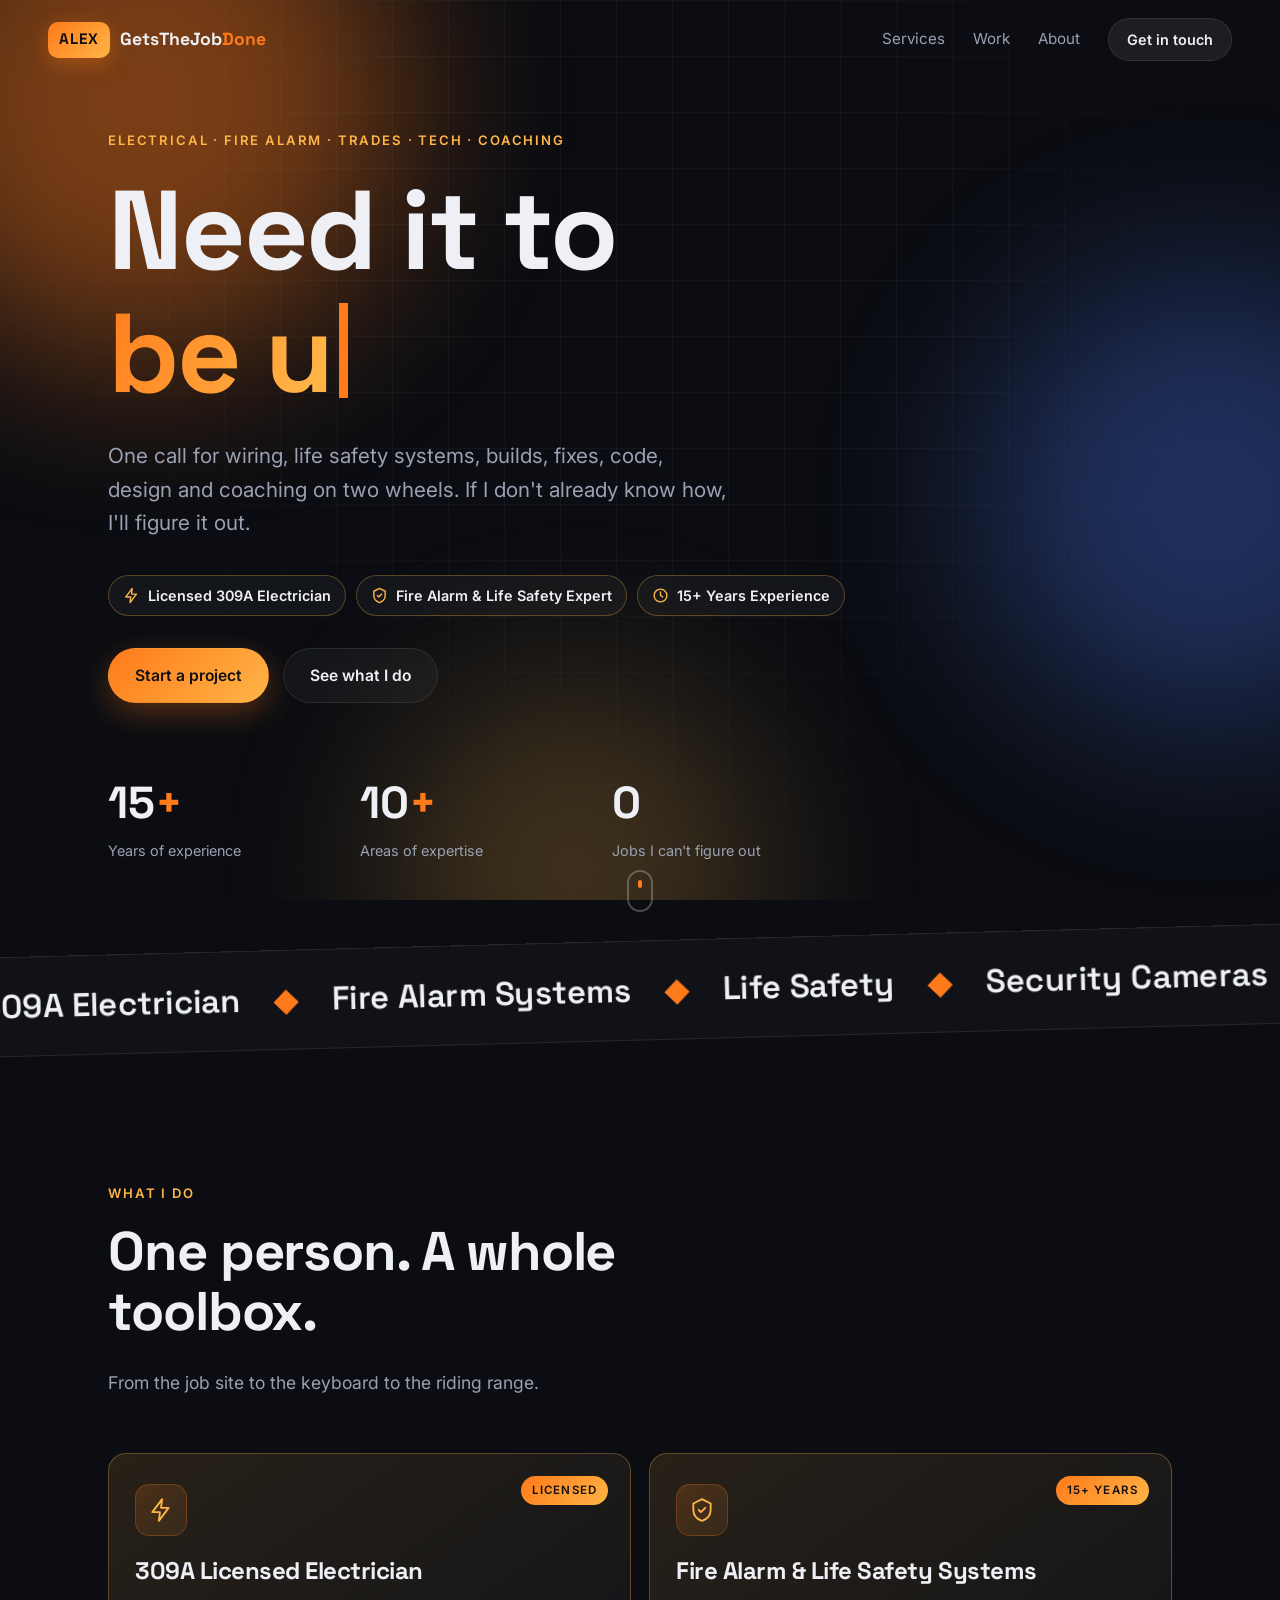
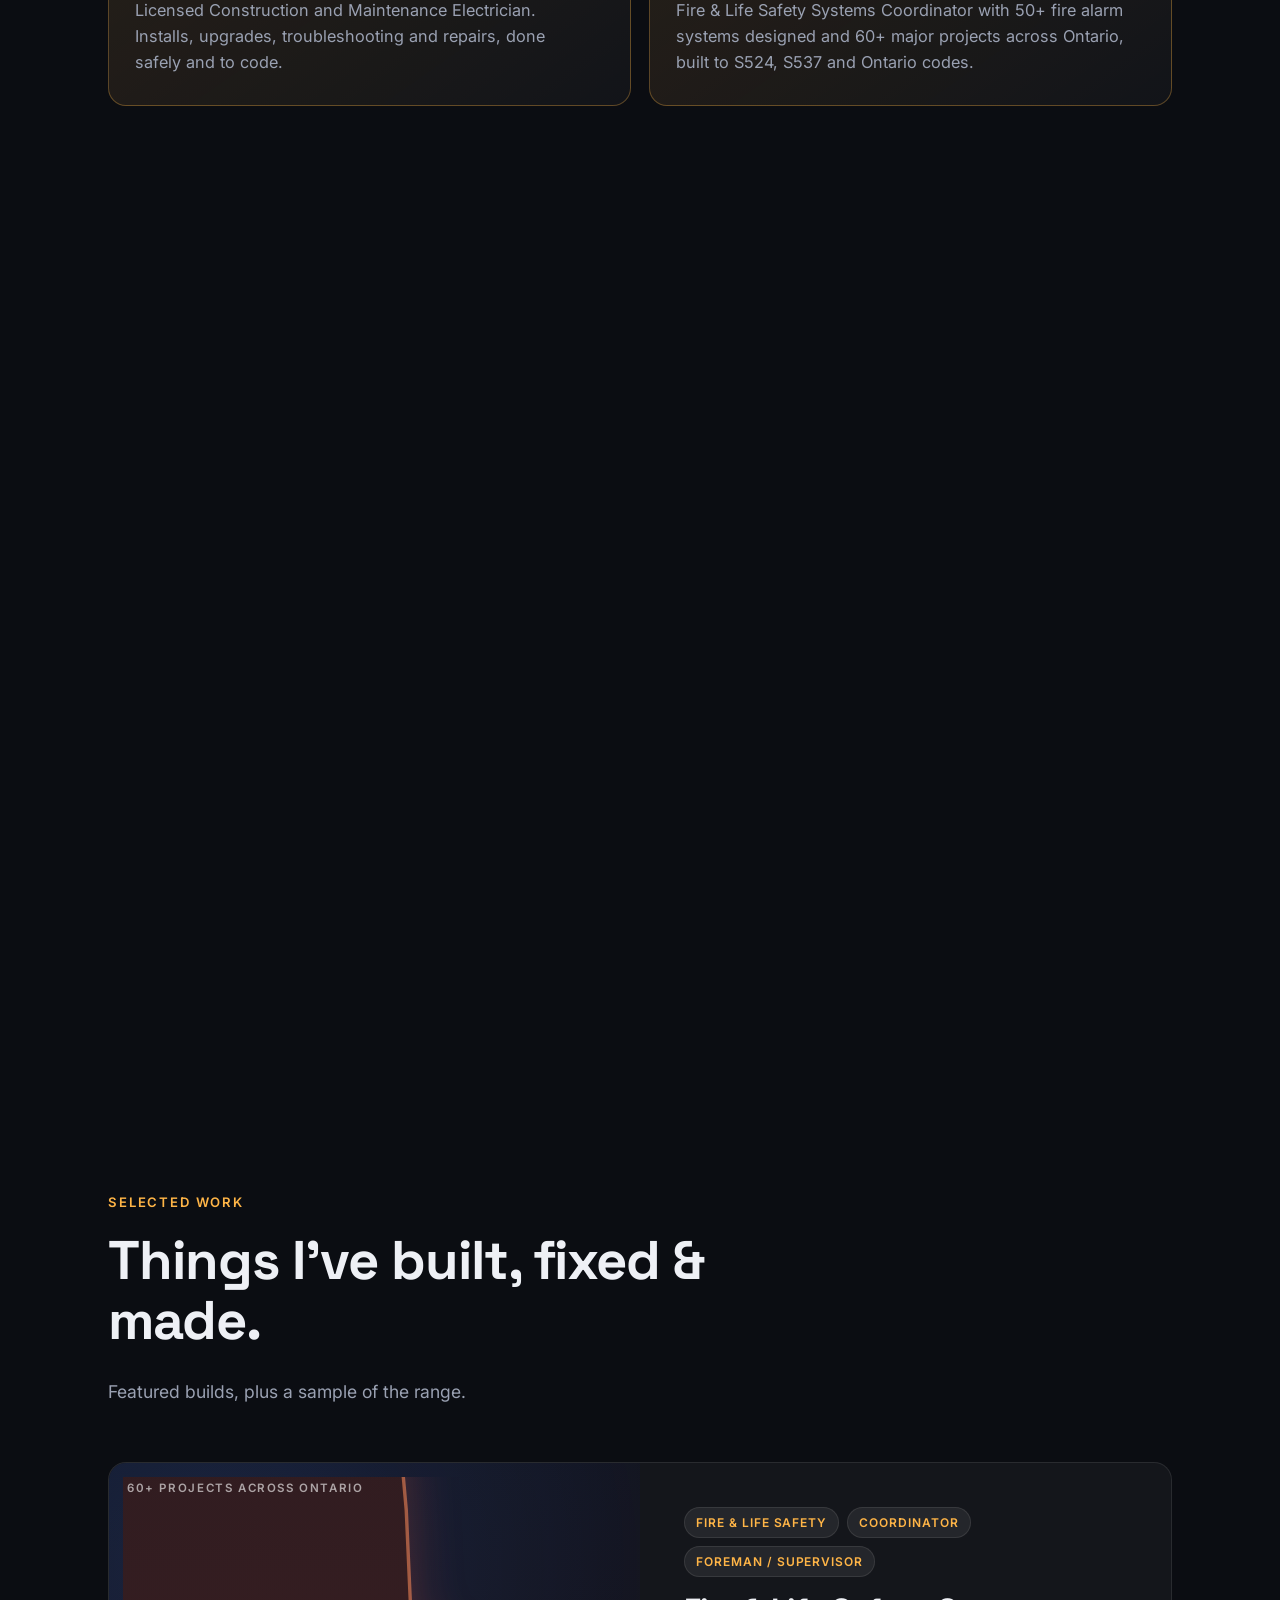
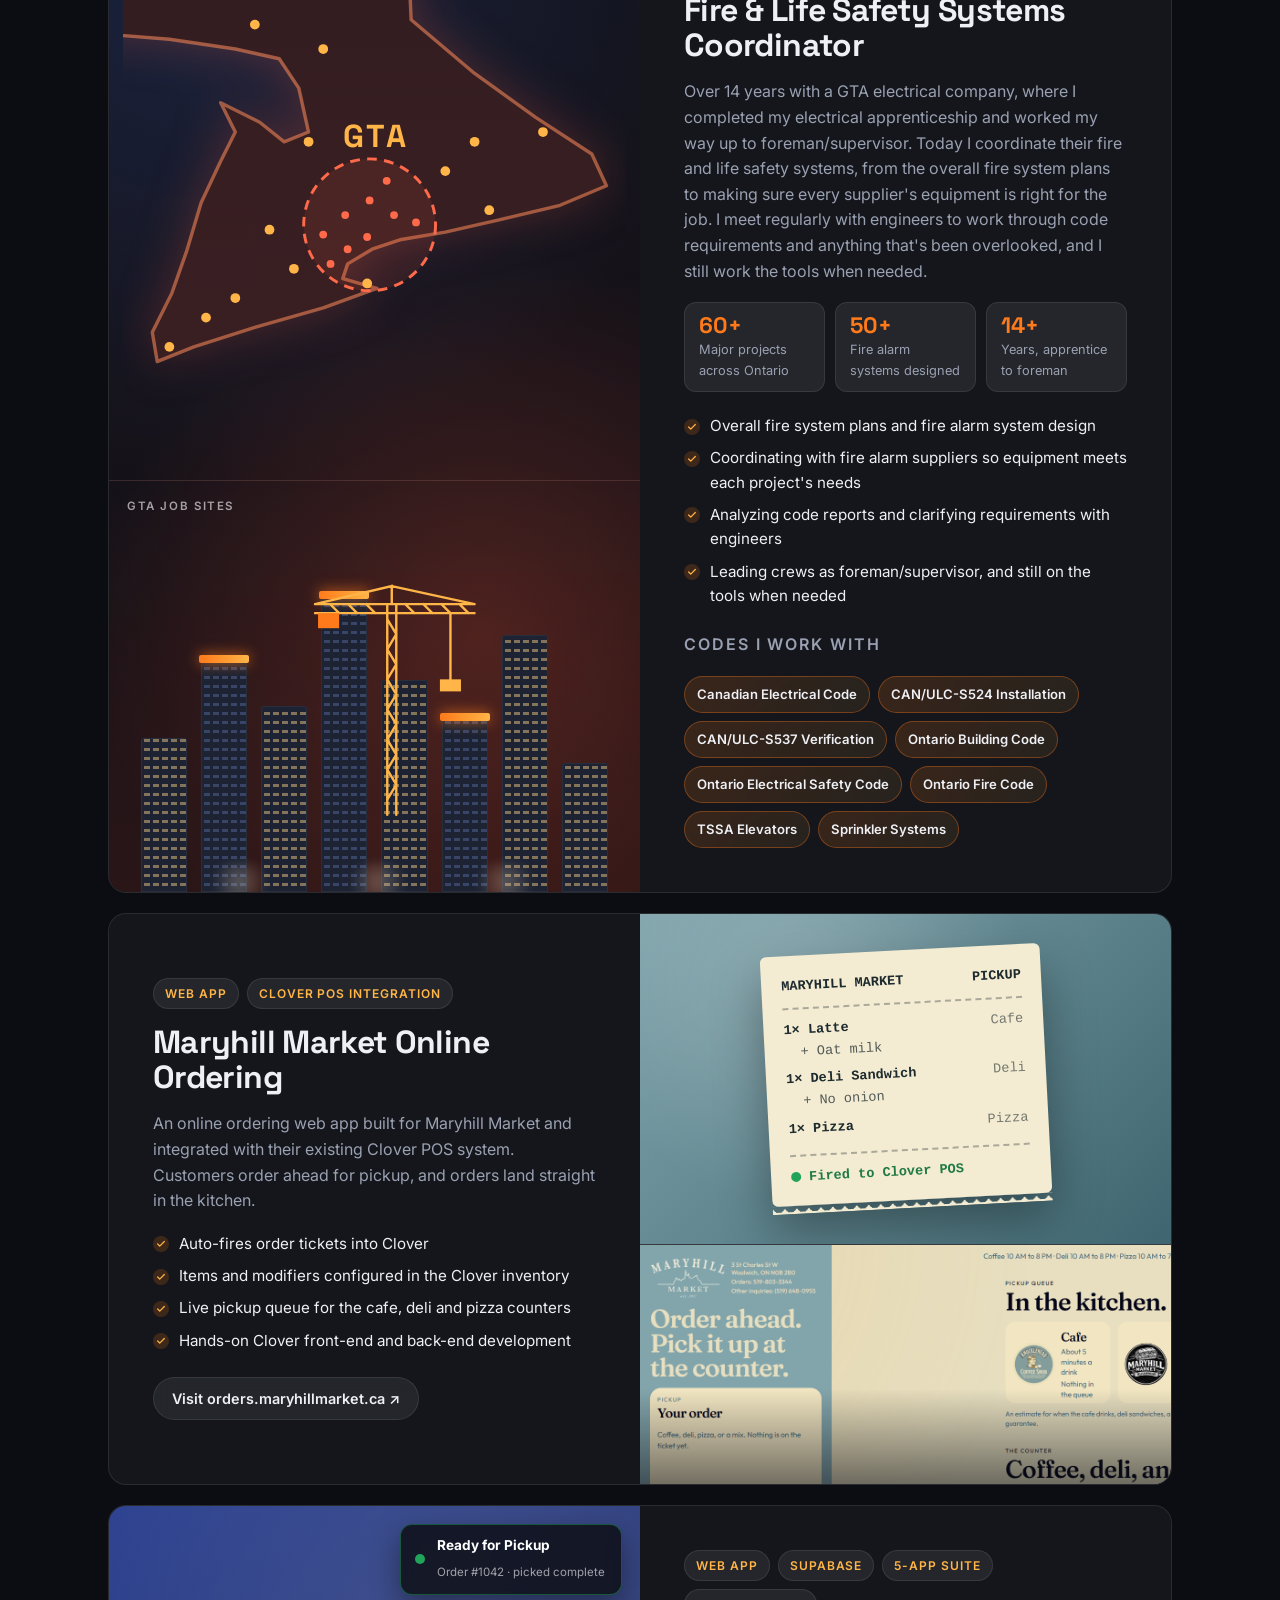
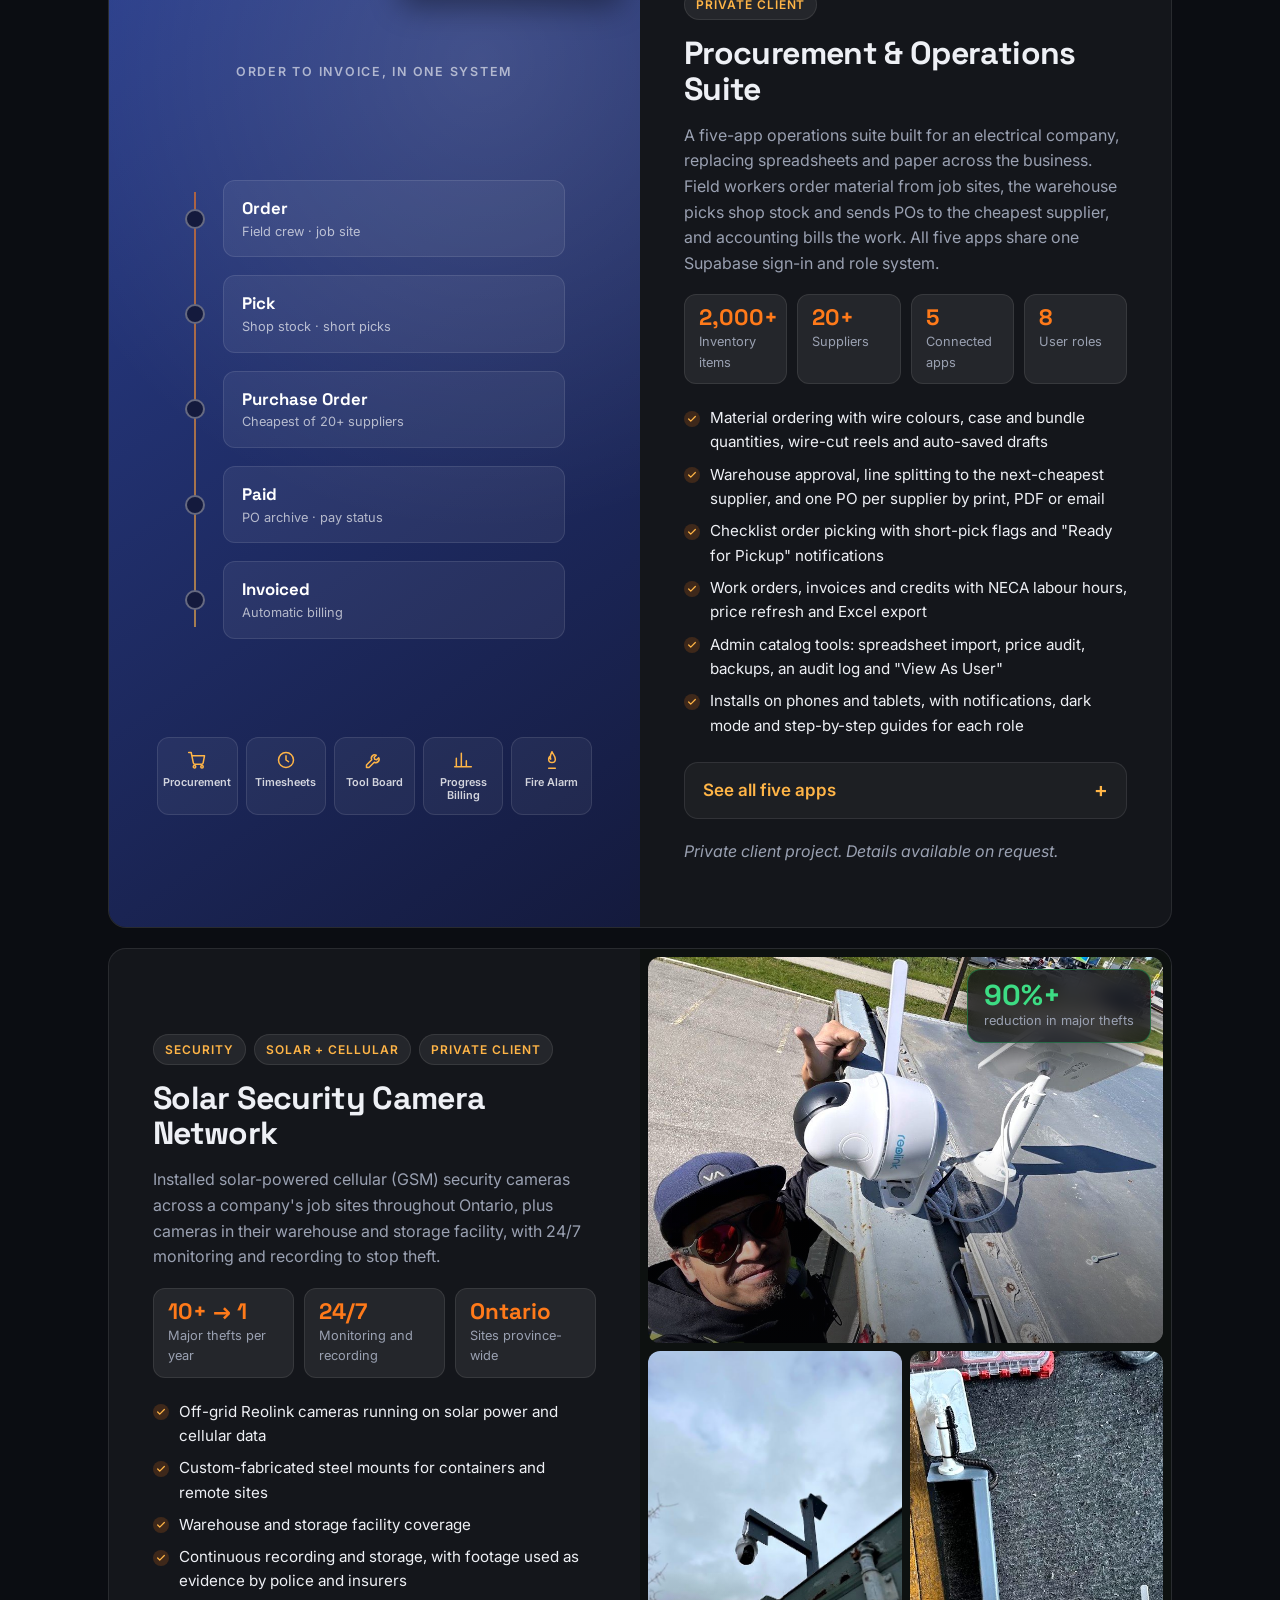
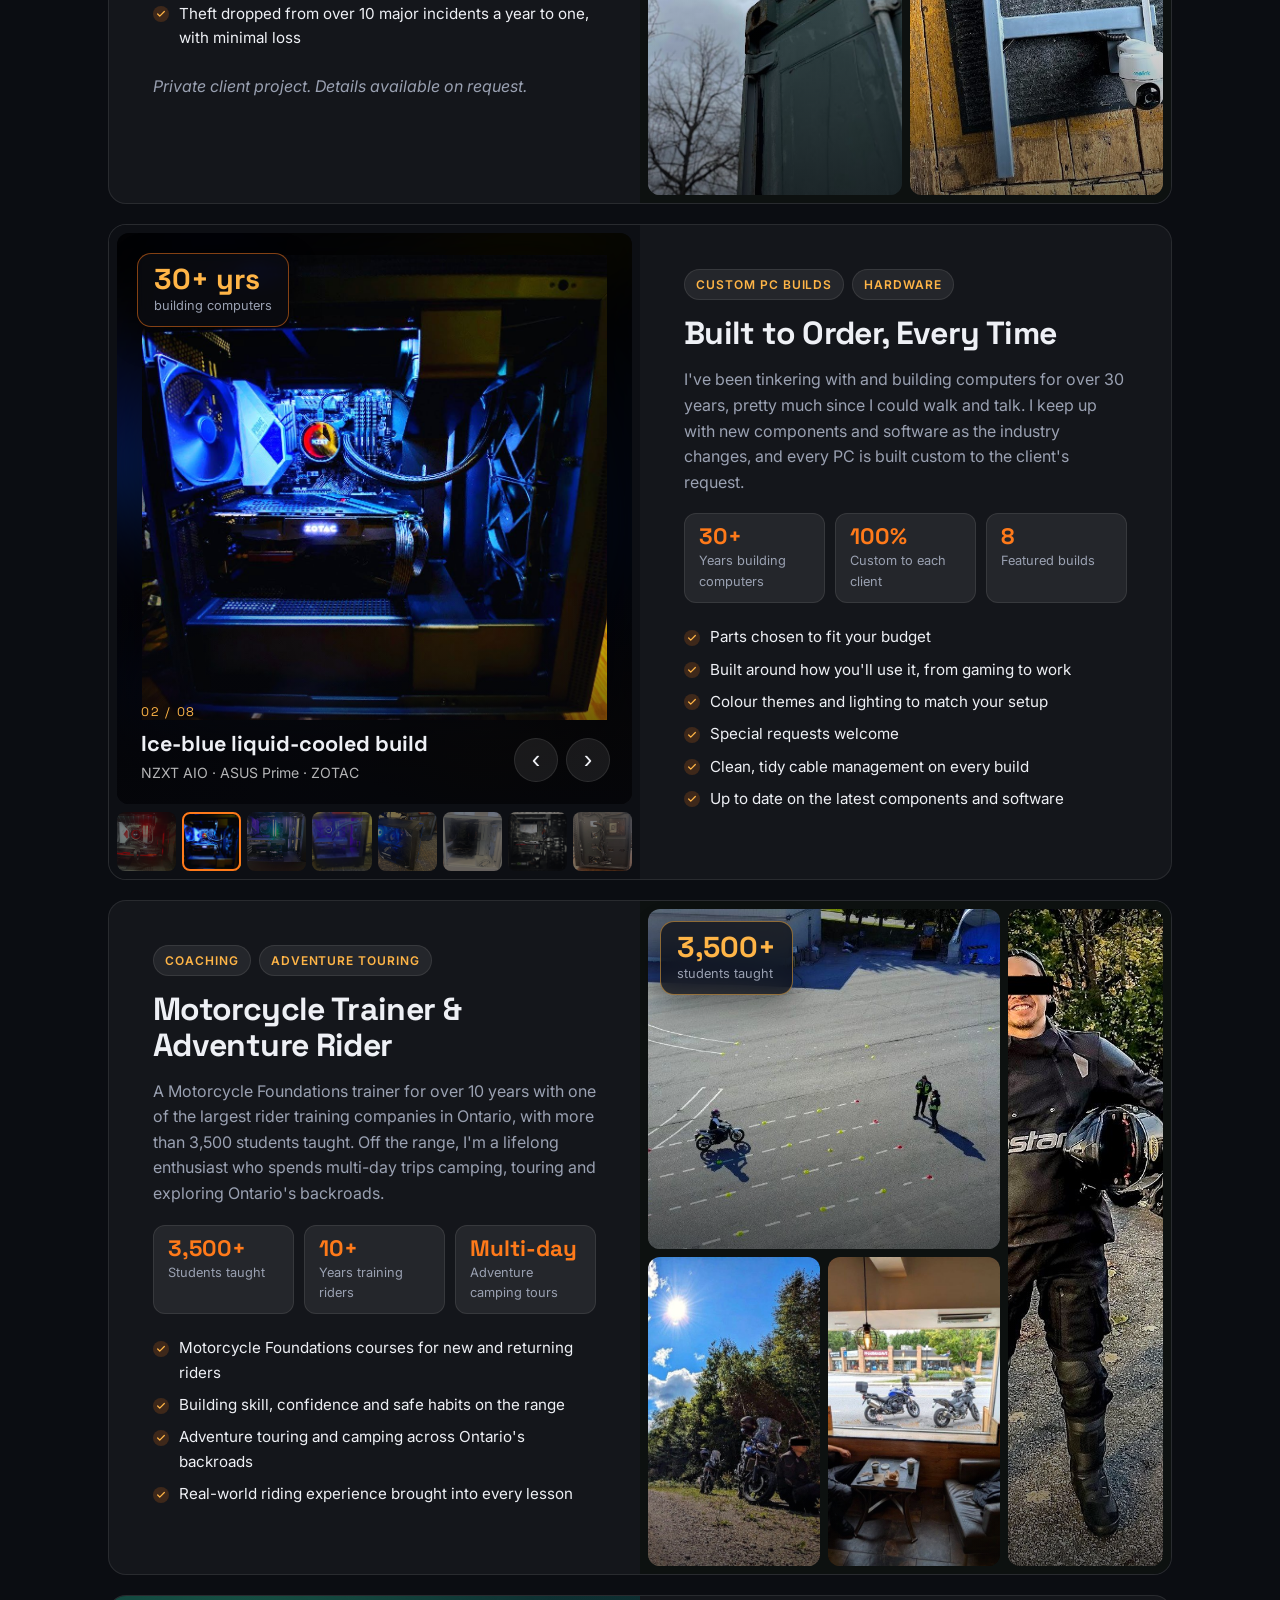
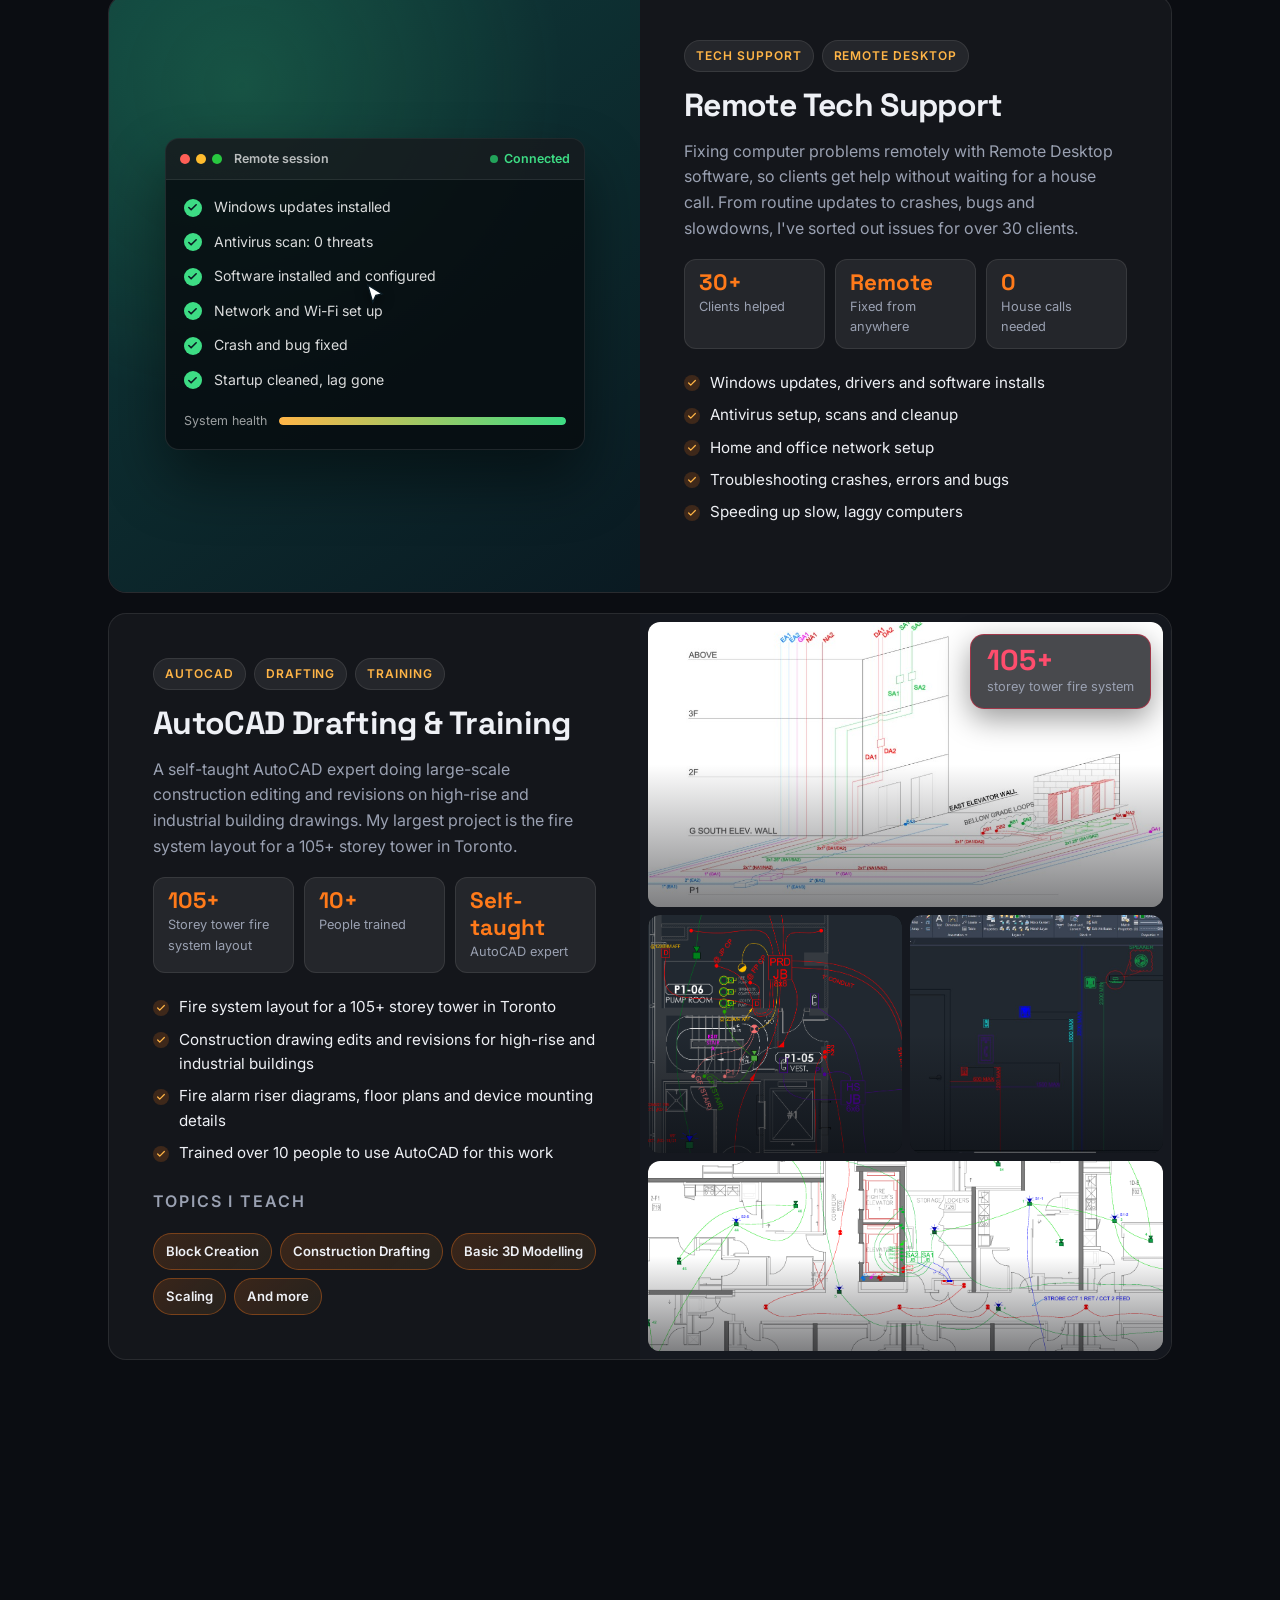
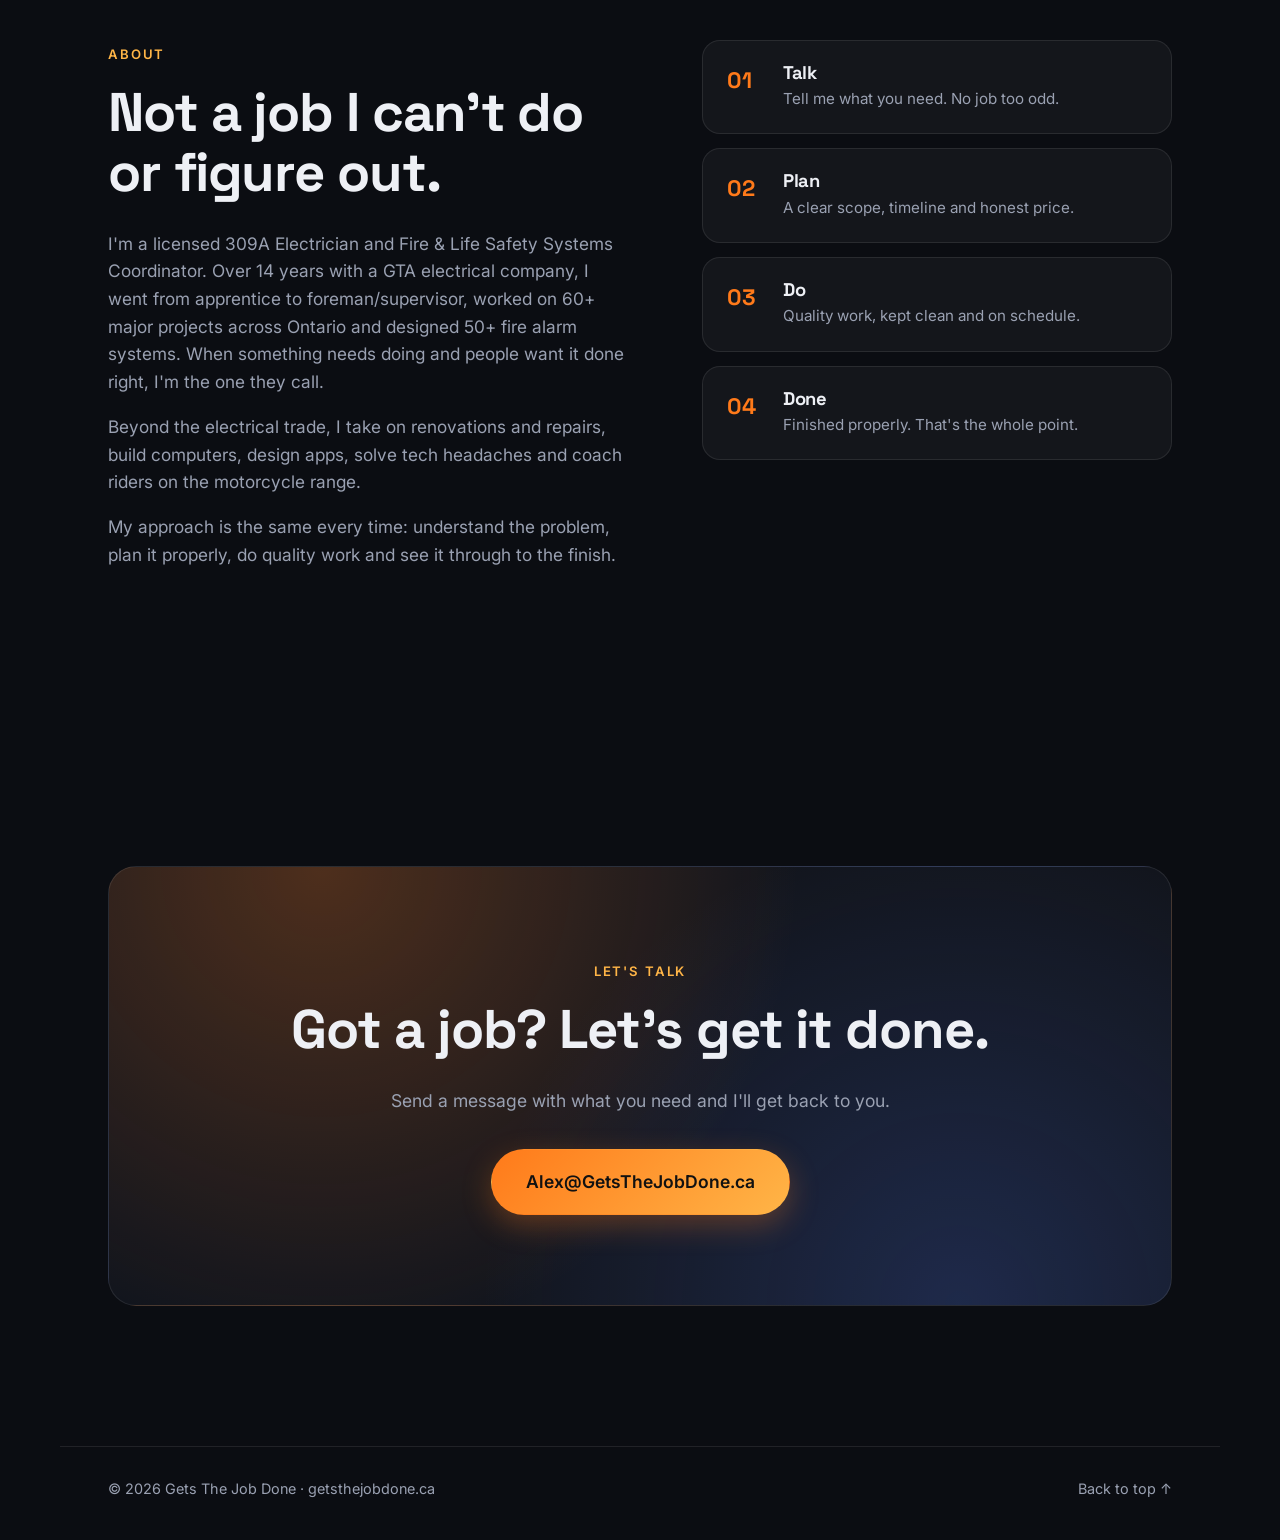
==== index.html @ 18dfc284 "Zoom Ontario map and spread out GTA sites Co-authored-by: Cursor <cursoragent@cursor.com>" ====
<!DOCTYPE html>
<html lang="en">
<head>
  <meta charset="UTF-8" />
  <meta name="viewport" content="width=device-width, initial-scale=1.0" />
  <title>Gets The Job Done | Licensed 309A Electrician, Fire Alarm &amp; Trades</title>
  <meta name="description" content="Licensed 309A Electrician and Fire Alarm &amp; Life Safety Systems expert with 15+ years of experience. Also trades, handyman, app design, custom PCs, tech support and motorcycle coaching." />
  <meta name="theme-color" content="#0b0d12" />

  <meta property="og:title" content="Gets The Job Done" />
  <meta property="og:description" content="Licensed 309A Electrician. Fire Alarm &amp; Life Safety expert. Trades, tech, creative and motorcycle coaching." />
  <meta property="og:url" content="https://getsthejobdone.ca/" />
  <meta property="og:type" content="website" />

  <link rel="icon" href="favicon.svg" type="image/svg+xml" />
  <link rel="preconnect" href="https://fonts.googleapis.com" />
  <link rel="preconnect" href="https://fonts.gstatic.com" crossorigin />
  <link href="https://fonts.googleapis.com/css2?family=Inter:wght@400;500;600&family=Space+Grotesk:wght@500;600;700&display=swap" rel="stylesheet" />
  <link rel="stylesheet" href="styles.css" />
</head>
<body>
  <div class="bg" aria-hidden="true">
    <div class="blob blob-1"></div>
    <div class="blob blob-2"></div>
    <div class="blob blob-3"></div>
    <div class="grid-overlay"></div>
  </div>
  <div class="cursor-glow" aria-hidden="true"></div>

  <header class="nav" id="nav">
    <a href="#top" class="logo" aria-label="Gets The Job Done home">
      <span class="logo-mark">ALEX</span>
      <span class="logo-text">GetsTheJob<span class="accent">Done</span></span>
    </a>
    <nav class="nav-links" id="navLinks">
      <a href="#services">Services</a>
      <a href="#work">Work</a>
      <a href="#about">About</a>
      <a href="#contact" class="btn btn-small">Get in touch</a>
    </nav>
    <button class="nav-toggle" id="navToggle" aria-label="Toggle menu" aria-expanded="false">
      <span></span><span></span>
    </button>
  </header>

  <main id="top">
    <!-- HERO -->
    <section class="hero">
      <p class="eyebrow reveal">Electrical &middot; Fire Alarm &middot; Trades &middot; Tech &middot; Coaching</p>
      <h1 class="hero-title reveal">
        Need it to<br />
        <span class="rotator" id="rotator">get done</span><span class="caret" aria-hidden="true"></span>
      </h1>
      <p class="hero-sub reveal">
        One call for wiring, life safety systems, builds, fixes, code, design and coaching
        on two wheels. If I don't already know how, I'll figure it out.
      </p>
      <ul class="badges reveal">
        <li class="badge">
          <svg viewBox="0 0 24 24" aria-hidden="true"><path d="M13 2L4 14h7l-1 8 9-12h-7z"/></svg>
          Licensed 309A Electrician
        </li>
        <li class="badge">
          <svg viewBox="0 0 24 24" aria-hidden="true"><path d="M12 2l8 4v6c0 5-3.5 8.5-8 10-4.5-1.5-8-5-8-10V6z"/><path d="M9 12l2 2 4-4"/></svg>
          Fire Alarm &amp; Life Safety Expert
        </li>
        <li class="badge">
          <svg viewBox="0 0 24 24" aria-hidden="true"><circle cx="12" cy="12" r="9"/><path d="M12 7v5l3 2"/></svg>
          15+ Years Experience
        </li>
      </ul>
      <div class="hero-cta reveal">
        <a href="#contact" class="btn btn-primary">Start a project</a>
        <a href="#services" class="btn btn-ghost">See what I do</a>
      </div>

      <div class="stats reveal">
        <div class="stat"><span class="stat-num" data-count="15">0</span><span class="stat-plus">+</span><span class="stat-label">Years of experience</span></div>
        <div class="stat"><span class="stat-num" data-count="10">0</span><span class="stat-plus">+</span><span class="stat-label">Areas of expertise</span></div>
        <div class="stat"><span class="stat-num" data-count="0">0</span><span class="stat-label">Jobs I can't figure out</span></div>
      </div>

      <a href="#services" class="scroll-hint" aria-label="Scroll down"><span></span></a>
    </section>

    <!-- MARQUEE -->
    <div class="marquee" aria-hidden="true">
      <div class="marquee-track">
        <span>309A Electrician</span><span>&#9670;</span><span>Fire Alarm Systems</span><span>&#9670;</span><span>Life Safety</span><span>&#9670;</span><span>Security Cameras</span><span>&#9670;</span><span>AutoCAD</span><span>&#9670;</span><span>Renovations</span><span>&#9670;</span><span>Repairs</span><span>&#9670;</span><span>Custom PCs</span><span>&#9670;</span><span>App Design</span><span>&#9670;</span><span>Tech Support</span><span>&#9670;</span><span>Motorcycle Coaching</span><span>&#9670;</span><span>Creative Work</span><span>&#9670;</span>
        <span>309A Electrician</span><span>&#9670;</span><span>Fire Alarm Systems</span><span>&#9670;</span><span>Life Safety</span><span>&#9670;</span><span>Security Cameras</span><span>&#9670;</span><span>AutoCAD</span><span>&#9670;</span><span>Renovations</span><span>&#9670;</span><span>Repairs</span><span>&#9670;</span><span>Custom PCs</span><span>&#9670;</span><span>App Design</span><span>&#9670;</span><span>Tech Support</span><span>&#9670;</span><span>Motorcycle Coaching</span><span>&#9670;</span><span>Creative Work</span><span>&#9670;</span>
      </div>
    </div>

    <!-- SERVICES -->
    <section class="section" id="services">
      <div class="section-head reveal">
        <p class="eyebrow">What I do</p>
        <h2>One person. A whole toolbox.</h2>
        <p class="section-sub">From the job site to the keyboard to the riding range.</p>
      </div>

      <div class="cards">
        <article class="card card-wide card-cred reveal">
          <span class="cred-tag">Licensed</span>
          <div class="card-icon">
            <svg viewBox="0 0 24 24"><path d="M13 2L4 14h7l-1 8 9-12h-7z"/></svg>
          </div>
          <h3>309A Licensed Electrician</h3>
          <p>Licensed Construction and Maintenance Electrician. Installs, upgrades, troubleshooting and repairs, done safely and to code.</p>
        </article>

        <article class="card card-wide card-cred reveal">
          <span class="cred-tag">15+ years</span>
          <div class="card-icon">
            <svg viewBox="0 0 24 24"><path d="M12 2l8 4v6c0 5-3.5 8.5-8 10-4.5-1.5-8-5-8-10V6z"/><path d="M9 12l2 2 4-4"/></svg>
          </div>
          <h3>Fire Alarm &amp; Life Safety Systems</h3>
          <p>Fire &amp; Life Safety Systems Coordinator with 50+ fire alarm systems designed and 60+ major projects across Ontario, built to S524, S537 and Ontario codes.</p>
        </article>

        <article class="card reveal">
          <div class="card-icon">
            <svg viewBox="0 0 24 24"><path d="M3 21h18M5 21V8l7-5 7 5v13M9 21v-6h6v6"/></svg>
          </div>
          <h3>Trades &amp; Contracting</h3>
          <p>Renovations, builds and installs done properly, from planning to cleanup.</p>
        </article>

        <article class="card reveal">
          <div class="card-icon">
            <svg viewBox="0 0 24 24"><path d="M14.7 6.3a4 4 0 0 0-5.4 5.4L3 18v3h3l6.3-6.3a4 4 0 0 0 5.4-5.4l-2.5 2.5-2.4-.6-.6-2.4z"/></svg>
          </div>
          <h3>Handyman Services</h3>
          <p>The to-do list you keep putting off: repairs, assembly, mounting, fixes.</p>
        </article>

        <article class="card reveal">
          <div class="card-icon">
            <svg viewBox="0 0 24 24"><rect x="6" y="2" width="12" height="20" rx="2"/><path d="M11 18h2M9 6h6M9 10h6M9 14h3"/></svg>
          </div>
          <h3>App Design</h3>
          <p>Web apps and interfaces that turn ideas into something real, like a Clover POS-integrated ordering system.</p>
        </article>

        <article class="card reveal">
          <div class="card-icon">
            <svg viewBox="0 0 24 24"><rect x="3" y="4" width="18" height="12" rx="2"/><path d="M8 20h8M12 16v4"/></svg>
          </div>
          <h3>Custom PC Builds</h3>
          <p>30+ years tinkering with computers. Gaming rigs and workstations built custom to your budget, usage, colours and special requests.</p>
        </article>

        <article class="card reveal">
          <div class="card-icon">
            <svg viewBox="0 0 24 24"><path d="M12 2v4M12 18v4M4.9 4.9l2.8 2.8M16.3 16.3l2.8 2.8M2 12h4M18 12h4M4.9 19.1l2.8-2.8M16.3 7.7l2.8-2.8"/><circle cx="12" cy="12" r="3"/></svg>
          </div>
          <h3>Tech Guru</h3>
          <p>Remote and on-site support: updates, installs, antivirus, networks, crashes and slow computers, explained in plain English.</p>
        </article>

        <article class="card reveal">
          <div class="card-icon">
            <svg viewBox="0 0 24 24"><circle cx="5.5" cy="17" r="3.5"/><circle cx="18.5" cy="17" r="3.5"/><path d="M5.5 17l4-7h5l4 7M9.5 10L8 6H5M14.5 10l1.5-4h3"/></svg>
          </div>
          <h3>Motorcycle Coach</h3>
          <p>Motorcycle Foundations trainer for 10+ years with 3,500+ students taught, building skill, confidence and safety.</p>
        </article>

        <article class="card reveal">
          <div class="card-icon">
            <svg viewBox="0 0 24 24"><path d="M12 19l7-7 3 3-7 7-3-3z"/><path d="M18 13l-1.5-7.5L2 2l3.5 14.5L13 18l5-5z"/><path d="M2 2l7.6 7.6"/><circle cx="11" cy="11" r="2"/></svg>
          </div>
          <h3>Creative Work</h3>
          <p>Branding, visuals and creative projects with an eye for detail.</p>
        </article>

        <article class="card reveal">
          <div class="card-icon">
            <svg viewBox="0 0 24 24"><path d="M3 21l4-1L19 8l-3-3L4 17z"/><path d="M14 7l3 3"/><path d="M3 3h7M3 3v7"/></svg>
          </div>
          <h3>AutoCAD Drafting</h3>
          <p>Self-taught expert in construction drawing edits and revisions, including a fire system layout for a 105+ storey tower. Also trains others.</p>
        </article>

        <article class="card card-feature card-banner reveal">
          <div class="card-icon">
            <svg viewBox="0 0 24 24"><path d="M20 6L9 17l-5-5"/></svg>
          </div>
          <h3>Jack of All Trades</h3>
          <p>Don't see it listed? Ask anyway. Odds are I can do it, or I'll figure it out.</p>
          <a href="#contact" class="card-link">Ask me &rarr;</a>
        </article>
      </div>
    </section>

    <!-- WORK -->
    <section class="section" id="work">
      <div class="section-head reveal">
        <p class="eyebrow">Selected work</p>
        <h2>Things I've built, fixed &amp; made.</h2>
        <p class="section-sub">Featured builds, plus a sample of the range.</p>
      </div>

      <div class="work-grid">
        <article class="work work-feature work-feature-fire reveal">
          <div class="work-visual ont-visual" aria-hidden="true">
            <div class="ont-map-wrap">
              <span class="ont-label">60+ projects across Ontario</span>
              <svg class="ont-map" viewBox="186 236 206 158" preserveAspectRatio="xMidYMid meet">
                <defs>
                  <linearGradient id="ontFill" x1="0" y1="0" x2="0" y2="1">
                    <stop offset="0" stop-color="#2a1a1f"/>
                    <stop offset="1" stop-color="#3a1f22"/>
                  </linearGradient>
                </defs>
                <path class="ont-shape" d="M30 30 L95 22 L140 40 L185 62 L225 88 L258 118 L270 145 L282 172 L298 160 L302 205 L304 250 L330 272 L355 290 L378 305 L384 318 L365 326 L340 332 L318 337 L300 340 L288 344 L278 350 L276 356 L290 360 L268 368 L240 376 L215 384 L200 390 L198 378 L206 362 L212 345 L218 325 L226 308 L232 296 L226 284 L242 292 L252 300 L262 296 L258 278 L250 266 L232 262 L205 258 L180 256 L165 258 L158 248 L148 236 L132 230 L115 236 L100 246 L86 254 L74 262 L60 268 L40 270 L22 262 L24 200 L26 120 Z" />
                <g class="ont-gta">
                  <circle cx="287" cy="334" r="27" />
                  <text x="276" y="302">GTA</text>
                </g>
                <g id="ontSites"></g>
              </svg>
            </div>
            <div class="skyline">
              <span class="skyline-label">GTA job sites</span>
              <svg class="crane" viewBox="0 0 120 160">
                <path class="crane-mast" d="M58 160V20M64 160V20M58 30l6 10M64 40l-6 10M58 50l6 10M64 60l-6 10M58 70l6 10M64 80l-6 10M58 90l6 10M64 100l-6 10M58 110l6 10M64 120l-6 10M58 130l6 10M64 140l-6 10"/>
                <path class="crane-jib" d="M10 20H116M10 26H116M20 20l6 6M32 20l6 6M44 20l6 6M70 20l6 6M82 20l6 6M94 20l6 6M106 20l6 6M61 20V8L10 20M61 8l55 12"/>
                <rect class="crane-weight" x="12" y="26" width="14" height="10" />
                <g class="crane-hook">
                  <line x1="100" y1="26" x2="100" y2="70" />
                  <rect x="93" y="70" width="14" height="8" />
                </g>
              </svg>
              <div class="towers">
                <div class="tower" style="--h: 48%"></div>
                <div class="tower building" style="--h: 72%; --d: 0s"></div>
                <div class="tower" style="--h: 58%"></div>
                <div class="tower building tall" style="--h: 92%; --d: 1.2s"></div>
                <div class="tower" style="--h: 66%"></div>
                <div class="tower building" style="--h: 54%; --d: 2.6s"></div>
                <div class="tower" style="--h: 80%"></div>
                <div class="tower" style="--h: 40%"></div>
              </div>
              <span class="dust d1"></span><span class="dust d2"></span><span class="dust d3"></span>
            </div>
          </div>
          <div class="work-body">
            <div class="tags">
              <span class="tag">Fire &amp; Life Safety</span>
              <span class="tag">Coordinator</span>
              <span class="tag">Foreman / Supervisor</span>
            </div>
            <h3>Fire &amp; Life Safety Systems Coordinator</h3>
            <p>
              Over 14 years with a GTA electrical company, where I completed my electrical
              apprenticeship and worked my way up to foreman/supervisor. Today I coordinate their
              fire and life safety systems, from the overall fire system plans to making sure every
              supplier's equipment is right for the job. I meet regularly with engineers to work
              through code requirements and anything that's been overlooked, and I still work the
              tools when needed.
            </p>
            <div class="mini-stats">
              <div><strong>60+</strong><span>Major projects across Ontario</span></div>
              <div><strong>50+</strong><span>Fire alarm systems designed</span></div>
              <div><strong>14+</strong><span>Years, apprentice to foreman</span></div>
            </div>
            <ul class="feature-list">
              <li>Overall fire system plans and fire alarm system design</li>
              <li>Coordinating with fire alarm suppliers so equipment meets each project's needs</li>
              <li>Analyzing code reports and clarifying requirements with engineers</li>
              <li>Leading crews as foreman/supervisor, and still on the tools when needed</li>
            </ul>
            <p class="topics-label">Codes I work with</p>
            <ul class="spec-chips topics">
              <li>Canadian Electrical Code</li>
              <li>CAN/ULC-S524 Installation</li>
              <li>CAN/ULC-S537 Verification</li>
              <li>Ontario Building Code</li>
              <li>Ontario Electrical Safety Code</li>
              <li>Ontario Fire Code</li>
              <li>TSSA Elevators</li>
              <li>Sprinkler Systems</li>
            </ul>
          </div>
        </article>

        <article class="work work-feature work-feature-reverse reveal">
          <div class="work-visual feature-visual">
            <div class="feature-ticket" aria-hidden="true">
            <div class="ticket">
              <div class="ticket-head">
                <span>MARYHILL MARKET</span>
                <span>PICKUP</span>
              </div>
              <div class="ticket-row"><span>1&times; Latte</span><span>Cafe</span></div>
              <div class="ticket-mod">+ Oat milk</div>
              <div class="ticket-row"><span>1&times; Deli Sandwich</span><span>Deli</span></div>
              <div class="ticket-mod">+ No onion</div>
              <div class="ticket-row"><span>1&times; Pizza</span><span>Pizza</span></div>
              <div class="ticket-status"><span class="pulse"></span>Fired to Clover POS</div>
            </div>
            </div>
            <a class="feature-shot" href="https://orders.maryhillmarket.ca" target="_blank" rel="noopener" aria-label="Open the Maryhill Market ordering site">
              <img src="images/maryhill-ordering.png" alt="Maryhill Market online ordering page" loading="lazy" />
            </a>
          </div>
          <div class="work-body">
            <div class="tags">
              <span class="tag">Web App</span>
              <span class="tag">Clover POS Integration</span>
            </div>
            <h3>Maryhill Market Online Ordering</h3>
            <p>
              An online ordering web app built for Maryhill Market and integrated with their
              existing Clover POS system. Customers order ahead for pickup, and orders land
              straight in the kitchen.
            </p>
            <ul class="feature-list">
              <li>Auto-fires order tickets into Clover</li>
              <li>Items and modifiers configured in the Clover inventory</li>
              <li>Live pickup queue for the cafe, deli and pizza counters</li>
              <li>Hands-on Clover front-end and back-end development</li>
            </ul>
            <a href="https://orders.maryhillmarket.ca" target="_blank" rel="noopener" class="btn btn-ghost btn-small">
              Visit orders.maryhillmarket.ca &nearr;
            </a>
          </div>
        </article>

        <article class="work work-feature reveal">
          <div class="work-visual flow-visual" aria-hidden="true">
            <div class="toast">
              <span class="pulse"></span>
              <div><strong>Ready for Pickup</strong><small>Order #1042 &middot; picked complete</small></div>
            </div>
            <p class="flow-label">Order to invoice, in one system</p>
            <ol class="flow">
              <li class="flow-step"><span class="flow-dot"></span><div><strong>Order</strong><small>Field crew &middot; job site</small></div></li>
              <li class="flow-step"><span class="flow-dot"></span><div><strong>Pick</strong><small>Shop stock &middot; short picks</small></div></li>
              <li class="flow-step"><span class="flow-dot"></span><div><strong>Purchase Order</strong><small>Cheapest of 20+ suppliers</small></div></li>
              <li class="flow-step"><span class="flow-dot"></span><div><strong>Paid</strong><small>PO archive &middot; pay status</small></div></li>
              <li class="flow-step"><span class="flow-dot"></span><div><strong>Invoiced</strong><small>Automatic billing</small></div></li>
            </ol>
            <ul class="suite-apps">
              <li><svg viewBox="0 0 24 24"><circle cx="9" cy="20" r="1.5"/><circle cx="18" cy="20" r="1.5"/><path d="M2 3h3l2.6 12.4a2 2 0 0 0 2 1.6h7.8a2 2 0 0 0 2-1.6L21 7H6"/></svg>Procurement</li>
              <li><svg viewBox="0 0 24 24"><circle cx="12" cy="12" r="9"/><path d="M12 7v5l3 2"/></svg>Timesheets</li>
              <li><svg viewBox="0 0 24 24"><path d="M14.7 6.3a4 4 0 0 0-5.4 5.4L3 18v3h3l6.3-6.3a4 4 0 0 0 5.4-5.4l-2.5 2.5-2.4-.6-.6-2.4z"/></svg>Tool Board</li>
              <li><svg viewBox="0 0 24 24"><path d="M4 20V10M10 20V4M16 20v-7M22 20H2"/></svg>Progress Billing</li>
              <li><svg viewBox="0 0 24 24"><path d="M12 2c1 3 4 5 4 9a4 4 0 0 1-8 0c0-2 1-3 1-3 0 2 1.5 3 1.5 3S9 8 12 2z"/><path d="M8 22h8"/></svg>Fire Alarm</li>
            </ul>
          </div>
          <div class="work-body">
            <div class="tags">
              <span class="tag">Web App</span>
              <span class="tag">Supabase</span>
              <span class="tag">5-App Suite</span>
              <span class="tag">Private Client</span>
            </div>
            <h3>Procurement &amp; Operations Suite</h3>
            <p>
              A five-app operations suite built for an electrical company, replacing spreadsheets
              and paper across the business. Field workers order material from job sites, the
              warehouse picks shop stock and sends POs to the cheapest supplier, and accounting
              bills the work. All five apps share one Supabase sign-in and role system.
            </p>
            <div class="mini-stats">
              <div><strong>2,000+</strong><span>Inventory items</span></div>
              <div><strong>20+</strong><span>Suppliers</span></div>
              <div><strong>5</strong><span>Connected apps</span></div>
              <div><strong>8</strong><span>User roles</span></div>
            </div>
            <ul class="feature-list">
              <li>Material ordering with wire colours, case and bundle quantities, wire-cut reels and auto-saved drafts</li>
              <li>Warehouse approval, line splitting to the next-cheapest supplier, and one PO per supplier by print, PDF or email</li>
              <li>Checklist order picking with short-pick flags and "Ready for Pickup" notifications</li>
              <li>Work orders, invoices and credits with NECA labour hours, price refresh and Excel export</li>
              <li>Admin catalog tools: spreadsheet import, price audit, backups, an audit log and "View As User"</li>
              <li>Installs on phones and tablets, with notifications, dark mode and step-by-step guides for each role</li>
            </ul>
            <details class="suite">
              <summary>See all five apps</summary>
              <dl class="suite-list">
                <div>
                  <dt>Procurement</dt>
                  <dd>The hub: a dashboard, material ordering, wire cuts, work orders, site requests, purchase orders, order picking, a PO archive with payment status, billing and the admin panel.</dd>
                </div>
                <div>
                  <dt>Timesheets</dt>
                  <dd>Weekly hours, a crew board for tracking workers, report cards, job stats and payroll. Currently in development.</dd>
                </div>
                <div>
                  <dt>Tool Board</dt>
                  <dd>A digital version of the warehouse magnet board. Drag tools between jobsites, show it on a TV, and let field staff request and return tools.</dd>
                </div>
                <div>
                  <dt>Progress Billing</dt>
                  <dd>Progress reports by task percentage, a schedule of values with approve and lock, an audit tool and jobsite contract setup.</dd>
                </div>
                <div>
                  <dt>Fire Alarm Products</dt>
                  <dd>Mircom material releases and RMAs, quote import from PDF and a bases-needed check, kept in sync with the main app.</dd>
                </div>
              </dl>
            </details>
            <p class="private-note">Private client project. Details available on request.</p>
          </div>
        </article>

        <article class="work work-feature work-feature-reverse work-feature-security reveal">
          <div class="work-visual collage" data-lightbox>
            <figure class="shot collage-main">
              <img src="images/security/rooftop-install.jpg" alt="Alex installing a solar-powered Reolink camera on a container roof" loading="lazy" />
              <figcaption><strong>On-site install</strong><span>Solar panel and cellular camera</span></figcaption>
            </figure>
            <figure class="shot">
              <img src="images/security/container-camera.jpg" alt="Reolink PTZ camera on a custom steel mount above a storage container" loading="lazy" />
              <figcaption><strong>Custom mount in service</strong><span>PTZ camera watching a storage yard</span></figcaption>
            </figure>
            <figure class="shot">
              <img src="images/security/custom-mount.jpg" alt="Custom fabricated steel mount holding a solar panel and Reolink camera" loading="lazy" />
              <figcaption><strong>Custom fabricated mount</strong><span>Solar panel and camera on one bracket</span></figcaption>
            </figure>
            <div class="collage-badge"><strong>90%+</strong><span>reduction in major thefts</span></div>
          </div>
          <div class="work-body">
            <div class="tags">
              <span class="tag">Security</span>
              <span class="tag">Solar + Cellular</span>
              <span class="tag">Private Client</span>
            </div>
            <h3>Solar Security Camera Network</h3>
            <p>
              Installed solar-powered cellular (GSM) security cameras across a
              company's job sites throughout Ontario, plus cameras in their warehouse and storage
              facility, with 24/7 monitoring and recording to stop theft.
            </p>
            <div class="mini-stats">
              <div><strong>10+ &rarr; 1</strong><span>Major thefts per year</span></div>
              <div><strong>24/7</strong><span>Monitoring and recording</span></div>
              <div><strong>Ontario</strong><span>Sites province-wide</span></div>
            </div>
            <ul class="feature-list">
              <li>Off-grid Reolink cameras running on solar power and cellular data</li>
              <li>Custom-fabricated steel mounts for containers and remote sites</li>
              <li>Warehouse and storage facility coverage</li>
              <li>Continuous recording and storage, with footage used as evidence by police and insurers</li>
              <li>Theft dropped from over 10 major incidents a year to one, with minimal loss</li>
            </ul>
            <p class="private-note">Private client project. Details available on request.</p>
          </div>
        </article>

        <article class="work work-feature work-feature-pc reveal">
          <div class="work-visual pc-visual">
          <div class="showcase" id="showcase">
            <div class="stage" role="button" tabindex="0" aria-label="Open photo full screen">
              <img class="stage-bg" src="images/builds/red-rtx.jpg" alt="" aria-hidden="true" />
              <div class="collage-badge stage-badge"><strong>30+ yrs</strong><span>building computers</span></div>
              <img class="stage-img" src="images/builds/red-rtx.jpg" alt="Red-themed PC build with NZXT liquid cooler and GeForce RTX graphics card" />
              <div class="stage-caption">
                <span class="stage-count">01 / 08</span>
                <strong>Red-themed RTX build</strong>
                <span class="stage-sub">NZXT liquid cooling &middot; ZOTAC GeForce RTX</span>
              </div>
              <button class="stage-nav stage-prev" type="button" aria-label="Previous build">&lsaquo;</button>
              <button class="stage-nav stage-next" type="button" aria-label="Next build">&rsaquo;</button>
            </div>
            <div class="thumbs">
              <figure class="thumb">
                <img src="images/builds/red-rtx.jpg" alt="Red-themed PC build with NZXT liquid cooler and GeForce RTX graphics card" loading="lazy" />
                <figcaption><strong>Red-themed RTX build</strong><span>NZXT liquid cooling &middot; ZOTAC GeForce RTX</span></figcaption>
              </figure>
              <figure class="thumb">
                <img src="images/builds/nzxt-blue.jpg" alt="Blue-lit liquid-cooled PC build in an NZXT case" loading="lazy" />
                <figcaption><strong>Ice-blue liquid-cooled build</strong><span>NZXT AIO &middot; ASUS Prime &middot; ZOTAC</span></figcaption>
              </figure>
              <figure class="thumb">
                <img src="images/builds/radeon-rgb.jpg" alt="RGB PC build with XPG memory and Gigabyte Radeon graphics card" loading="lazy" />
                <figcaption><strong>RGB Radeon build</strong><span>MSI &middot; XPG RGB memory &middot; Gigabyte Radeon</span></figcaption>
              </figure>
              <figure class="thumb">
                <img src="images/builds/razer-nzxt.jpg" alt="Razer edition NZXT case with purple lighting and liquid cooling" loading="lazy" />
                <figcaption><strong>Razer edition gaming rig</strong><span>NZXT AIO &middot; Gigabyte Radeon</span></figcaption>
              </figure>
              <figure class="thumb">
                <img src="images/builds/blue-air.jpg" alt="Air-cooled PC build with blue fan lighting and GeForce RTX graphics card" loading="lazy" />
                <figcaption><strong>Blue-lit air-cooled build</strong><span>Gigabyte GeForce RTX &middot; Thermaltake</span></figcaption>
              </figure>
              <figure class="thumb">
                <img src="images/builds/white-rtx.jpg" alt="All-white PC build with ASUS GeForce RTX graphics card" loading="lazy" />
                <figcaption><strong>All-white RTX build</strong><span>MSI &middot; ASUS GeForce RTX</span></figcaption>
              </figure>
              <figure class="thumb">
                <img src="images/builds/msi-budget.jpg" alt="MSI gaming PC build with Corsair power supply" loading="lazy" />
                <figcaption><strong>MSI gaming build</strong><span>MSI B150 Gaming &middot; Corsair CX500</span></figcaption>
              </figure>
              <figure class="thumb">
                <img src="images/builds/cable-management.jpg" alt="Back of a PC case showing neatly tied cable management" loading="lazy" />
                <figcaption><strong>Behind the panel</strong><span>Clean, tied-down cable management</span></figcaption>
              </figure>
            </div>
          </div>
          </div>
          <div class="work-body">
            <div class="tags">
              <span class="tag">Custom PC Builds</span>
              <span class="tag">Hardware</span>
            </div>
            <h3>Built to Order, Every Time</h3>
            <p>
              I've been tinkering with and building computers for over 30 years, pretty much since
              I could walk and talk. I keep up with new components and software as the industry
              changes, and every PC is built custom to the client's request.
            </p>
            <div class="mini-stats">
              <div><strong>30+</strong><span>Years building computers</span></div>
              <div><strong>100%</strong><span>Custom to each client</span></div>
              <div><strong>8</strong><span>Featured builds</span></div>
            </div>
            <ul class="feature-list">
              <li>Parts chosen to fit your budget</li>
              <li>Built around how you'll use it, from gaming to work</li>
              <li>Colour themes and lighting to match your setup</li>
              <li>Special requests welcome</li>
              <li>Clean, tidy cable management on every build</li>
              <li>Up to date on the latest components and software</li>
            </ul>
          </div>
        </article>

        <article class="work work-feature work-feature-reverse work-feature-ride reveal">
          <div class="work-visual collage collage-ride" data-lightbox>
            <figure class="shot collage-main">
              <img src="images/riding/training-range.jpg" alt="Drone view of a motorcycle training range with a student rider and two coaches" loading="lazy" />
              <figcaption><strong>On the training range</strong><span>Coaching new riders through the course</span></figcaption>
            </figure>
            <figure class="shot collage-tall">
              <img src="images/riding/rider-portrait.jpg" alt="Alex in full riding gear holding a helmet beside his motorcycle" loading="lazy" />
              <figcaption><strong>Geared up</strong><span>All the gear, all the time</span></figcaption>
            </figure>
            <figure class="shot">
              <img src="images/riding/backroads.jpg" alt="Adventure motorcycles parked on a gravel backroad in an Ontario forest" loading="lazy" />
              <figcaption><strong>Ontario backroads</strong><span>Multi-day adventure touring</span></figcaption>
            </figure>
            <figure class="shot">
              <img src="images/riding/cafe-stop.jpg" alt="Alex at a cafe with two adventure motorcycles parked outside the window" loading="lazy" />
              <figcaption><strong>Coffee stop</strong><span>Part of every good ride</span></figcaption>
            </figure>
            <div class="collage-badge"><strong>3,500+</strong><span>students taught</span></div>
          </div>
          <div class="work-body">
            <div class="tags">
              <span class="tag">Coaching</span>
              <span class="tag">Adventure Touring</span>
            </div>
            <h3>Motorcycle Trainer &amp; Adventure Rider</h3>
            <p>
              A Motorcycle Foundations trainer for over 10 years with one of the largest rider
              training companies in Ontario, with more than 3,500 students taught. Off the range, I'm a lifelong enthusiast who spends
              multi-day trips camping, touring and exploring Ontario's backroads.
            </p>
            <div class="mini-stats">
              <div><strong>3,500+</strong><span>Students taught</span></div>
              <div><strong>10+</strong><span>Years training riders</span></div>
              <div><strong>Multi-day</strong><span>Adventure camping tours</span></div>
            </div>
            <ul class="feature-list">
              <li>Motorcycle Foundations courses for new and returning riders</li>
              <li>Building skill, confidence and safe habits on the range</li>
              <li>Adventure touring and camping across Ontario's backroads</li>
              <li>Real-world riding experience brought into every lesson</li>
            </ul>
          </div>
        </article>

        <article class="work work-feature work-feature-remote reveal">
          <div class="work-visual remote-visual" aria-hidden="true">
            <div class="rd-window">
              <div class="rd-bar">
                <span class="rd-dots"><i></i><i></i><i></i></span>
                <span class="rd-title">Remote session</span>
                <span class="rd-live"><span class="pulse"></span>Connected</span>
              </div>
              <ul class="rd-tasks">
                <li><span class="rd-icon"></span>Windows updates installed</li>
                <li><span class="rd-icon"></span>Antivirus scan: 0 threats</li>
                <li><span class="rd-icon"></span>Software installed and configured</li>
                <li><span class="rd-icon"></span>Network and Wi-Fi set up</li>
                <li><span class="rd-icon"></span>Crash and bug fixed</li>
                <li><span class="rd-icon"></span>Startup cleaned, lag gone</li>
              </ul>
              <div class="rd-health">
                <span>System health</span>
                <div class="rd-meter"><div></div></div>
              </div>
            </div>
            <svg class="rd-cursor" viewBox="0 0 24 24"><path d="M4 2l16 10-7 1.5L9.5 21z"/></svg>
          </div>
          <div class="work-body">
            <div class="tags">
              <span class="tag">Tech Support</span>
              <span class="tag">Remote Desktop</span>
            </div>
            <h3>Remote Tech Support</h3>
            <p>
              Fixing computer problems remotely with Remote Desktop software, so clients get help
              without waiting for a house call. From routine updates to crashes, bugs and slowdowns,
              I've sorted out issues for over 30 clients.
            </p>
            <div class="mini-stats">
              <div><strong>30+</strong><span>Clients helped</span></div>
              <div><strong>Remote</strong><span>Fixed from anywhere</span></div>
              <div><strong>0</strong><span>House calls needed</span></div>
            </div>
            <ul class="feature-list">
              <li>Windows updates, drivers and software installs</li>
              <li>Antivirus setup, scans and cleanup</li>
              <li>Home and office network setup</li>
              <li>Troubleshooting crashes, errors and bugs</li>
              <li>Speeding up slow, laggy computers</li>
            </ul>
          </div>
        </article>

        <article class="work work-feature work-feature-reverse work-feature-cad reveal">
          <div class="work-visual collage collage-cad" data-lightbox>
            <figure class="shot collage-main">
              <img src="images/autocad/riser-diagram.png" alt="Isometric fire alarm riser diagram showing conduit runs between floors" loading="lazy" />
              <figcaption><strong>Riser diagram</strong><span>Conduit routing between floors</span></figcaption>
            </figure>
            <figure class="shot">
              <img src="images/autocad/pump-room.png" alt="AutoCAD plan of a pump room with fire alarm devices and conduit runs" loading="lazy" />
              <figcaption><strong>Pump room plan</strong><span>Devices, junction boxes and conduit</span></figcaption>
            </figure>
            <figure class="shot">
              <img src="images/autocad/mounting-heights.png" alt="AutoCAD elevation showing fire alarm device mounting heights beside a door" loading="lazy" />
              <figcaption><strong>Mounting heights</strong><span>Device elevation detail</span></figcaption>
            </figure>
            <figure class="shot collage-wide">
              <img src="images/autocad/floor-plan.png" alt="Fire alarm floor plan with devices and circuits around elevator core" loading="lazy" />
              <figcaption><strong>Floor plan</strong><span>Fire alarm devices and circuits</span></figcaption>
            </figure>
            <div class="collage-badge"><strong>105+</strong><span>storey tower fire system</span></div>
          </div>
          <div class="work-body">
            <div class="tags">
              <span class="tag">AutoCAD</span>
              <span class="tag">Drafting</span>
              <span class="tag">Training</span>
            </div>
            <h3>AutoCAD Drafting &amp; Training</h3>
            <p>
              A self-taught AutoCAD expert doing large-scale construction editing and revisions on
              high-rise and industrial building drawings. My largest project is the fire system
              layout for a 105+ storey tower in Toronto.
            </p>
            <div class="mini-stats">
              <div><strong>105+</strong><span>Storey tower fire system layout</span></div>
              <div><strong>10+</strong><span>People trained</span></div>
              <div><strong>Self-taught</strong><span>AutoCAD expert</span></div>
            </div>
            <ul class="feature-list">
              <li>Fire system layout for a 105+ storey tower in Toronto</li>
              <li>Construction drawing edits and revisions for high-rise and industrial buildings</li>
              <li>Fire alarm riser diagrams, floor plans and device mounting details</li>
              <li>Trained over 10 people to use AutoCAD for this work</li>
            </ul>
            <p class="topics-label">Topics I teach</p>
            <ul class="spec-chips topics">
              <li>Block Creation</li>
              <li>Construction Drafting</li>
              <li>Basic 3D Modelling</li>
              <li>Scaling</li>
              <li>And more</li>
            </ul>
          </div>
        </article>
      </div>
    </section>

    <!-- ABOUT -->
    <section class="section about" id="about">
      <div class="about-text reveal">
        <p class="eyebrow">About</p>
        <h2>Not a job I can't do or figure out.</h2>
        <p>
          I'm a licensed 309A Electrician and Fire &amp; Life Safety Systems Coordinator. Over 14
          years with a GTA electrical company, I went from apprentice to foreman/supervisor, worked
          on 60+ major projects across Ontario and designed 50+ fire alarm systems. When something
          needs doing and people want it done right, I'm the one they call.
        </p>
        <p>
          Beyond the electrical trade, I take on renovations and repairs, build computers, design
          apps, solve tech headaches and coach riders on the motorcycle range.
        </p>
        <p>
          My approach is the same every time: understand the problem, plan it properly, do
          quality work and see it through to the finish.
        </p>
      </div>
      <ol class="process reveal">
        <li><span>01</span><div><h4>Talk</h4><p>Tell me what you need. No job too odd.</p></div></li>
        <li><span>02</span><div><h4>Plan</h4><p>A clear scope, timeline and honest price.</p></div></li>
        <li><span>03</span><div><h4>Do</h4><p>Quality work, kept clean and on schedule.</p></div></li>
        <li><span>04</span><div><h4>Done</h4><p>Finished properly. That's the whole point.</p></div></li>
      </ol>
    </section>

    <!-- CONTACT -->
    <section class="section contact" id="contact">
      <div class="contact-card reveal">
        <p class="eyebrow">Let's talk</p>
        <h2>Got a job? Let's get it done.</h2>
        <p class="section-sub">Send a message with what you need and I'll get back to you.</p>
        <a href="mailto:Alex@GetsTheJobDone.ca" class="btn btn-primary btn-large">Alex@GetsTheJobDone.ca</a>
      </div>
    </section>
  </main>

  <dialog class="lightbox" id="lightbox" aria-label="Photo viewer">
    <button class="lb-btn lb-close" data-lb="close" aria-label="Close">&times;</button>
    <button class="lb-btn lb-prev" data-lb="prev" aria-label="Previous photo">&lsaquo;</button>
    <figure>
      <img id="lbImg" alt="" />
      <figcaption id="lbCap"></figcaption>
    </figure>
    <button class="lb-btn lb-next" data-lb="next" aria-label="Next photo">&rsaquo;</button>
  </dialog>

  <footer class="footer">
    <p>&copy; <span id="year"></span> Gets The Job Done &middot; getsthejobdone.ca</p>
    <a href="#top">Back to top &uarr;</a>
  </footer>

  <script src="script.js"></script>
</body>
</html>
---- styles.css ----
:root {
  --bg: #0b0d12;
  --bg-2: #12151d;
  --surface: rgba(255, 255, 255, 0.04);
  --surface-2: rgba(255, 255, 255, 0.07);
  --border: rgba(255, 255, 255, 0.09);
  --text: #eef0f5;
  --muted: #9aa1b2;
  --accent: #ff7a1a;
  --accent-2: #ffb547;
  --accent-3: #4f7cff;
  --radius: 18px;
  --maxw: 1160px;
  --font-display: "Space Grotesk", system-ui, sans-serif;
  --font-body: "Inter", system-ui, sans-serif;
}

*,
*::before,
*::after {
  box-sizing: border-box;
}

html {
  scroll-behavior: smooth;
  scroll-padding-top: 90px;
}

body {
  margin: 0;
  background: var(--bg);
  color: var(--text);
  font-family: var(--font-body);
  font-size: 17px;
  line-height: 1.6;
  -webkit-font-smoothing: antialiased;
  overflow-x: hidden;
}

h1, h2, h3, h4 {
  font-family: var(--font-display);
  line-height: 1.1;
  margin: 0 0 0.5em;
  letter-spacing: -0.02em;
}

p { margin: 0 0 1em; }
a { color: inherit; text-decoration: none; }

.accent { color: var(--accent); }

/* ---------- Animated background ---------- */
.bg {
  position: fixed;
  inset: 0;
  z-index: -2;
  overflow: hidden;
  pointer-events: none;
}

.blob {
  position: absolute;
  border-radius: 50%;
  filter: blur(90px);
  opacity: 0.45;
  will-change: transform;
}

.blob-1 {
  width: 520px; height: 520px;
  background: var(--accent);
  top: -160px; left: -120px;
  animation: float1 22s ease-in-out infinite;
}

.blob-2 {
  width: 460px; height: 460px;
  background: var(--accent-3);
  top: 30%; right: -160px;
  opacity: 0.32;
  animation: float2 26s ease-in-out infinite;
}

.blob-3 {
  width: 380px; height: 380px;
  background: var(--accent-2);
  bottom: -160px; left: 30%;
  opacity: 0.22;
  animation: float3 30s ease-in-out infinite;
}

@keyframes float1 {
  0%, 100% { transform: translate(0, 0) scale(1); }
  50% { transform: translate(140px, 120px) scale(1.15); }
}
@keyframes float2 {
  0%, 100% { transform: translate(0, 0) scale(1); }
  50% { transform: translate(-160px, -80px) scale(0.9); }
}
@keyframes float3 {
  0%, 100% { transform: translate(0, 0) scale(1); }
  50% { transform: translate(-120px, -140px) scale(1.2); }
}

.grid-overlay {
  position: absolute;
  inset: 0;
  background-image:
    linear-gradient(rgba(255,255,255,0.035) 1px, transparent 1px),
    linear-gradient(90deg, rgba(255,255,255,0.035) 1px, transparent 1px);
  background-size: 56px 56px;
  mask-image: radial-gradient(ellipse at 50% 30%, #000 30%, transparent 75%);
  -webkit-mask-image: radial-gradient(ellipse at 50% 30%, #000 30%, transparent 75%);
}

.cursor-glow {
  position: fixed;
  width: 420px; height: 420px;
  border-radius: 50%;
  background: radial-gradient(circle, rgba(255,122,26,0.12), transparent 65%);
  pointer-events: none;
  z-index: -1;
  transform: translate(-50%, -50%);
  left: -999px; top: -999px;
  transition: opacity 0.3s;
}

/* ---------- Nav ---------- */
.nav {
  position: fixed;
  top: 0; left: 0; right: 0;
  z-index: 50;
  display: flex;
  align-items: center;
  justify-content: space-between;
  padding: 18px clamp(20px, 5vw, 48px);
  transition: background 0.3s, backdrop-filter 0.3s, padding 0.3s, border-color 0.3s;
  border-bottom: 1px solid transparent;
}

.nav.scrolled {
  background: rgba(11, 13, 18, 0.72);
  backdrop-filter: blur(14px);
  -webkit-backdrop-filter: blur(14px);
  border-bottom-color: var(--border);
  padding-top: 12px;
  padding-bottom: 12px;
}

.logo {
  display: flex;
  align-items: center;
  gap: 10px;
  font-family: var(--font-display);
  font-weight: 700;
  font-size: 1.1rem;
}

.logo-mark {
  display: grid;
  place-items: center;
  height: 36px;
  padding: 0 11px;
  border-radius: 10px;
  background: linear-gradient(135deg, var(--accent), var(--accent-2));
  color: #111;
  font-weight: 700;
  font-size: 0.95rem;
  letter-spacing: 0.06em;
  box-shadow: 0 6px 20px rgba(255,122,26,0.35);
}

.nav-links {
  display: flex;
  align-items: center;
  gap: 28px;
  font-size: 0.95rem;
}

.nav-links a:not(.btn) {
  color: var(--muted);
  position: relative;
  transition: color 0.2s;
}

.nav-links a:not(.btn)::after {
  content: "";
  position: absolute;
  left: 0; bottom: -4px;
  width: 100%; height: 2px;
  background: var(--accent);
  transform: scaleX(0);
  transform-origin: right;
  transition: transform 0.3s ease;
}

.nav-links a:not(.btn):hover { color: var(--text); }
.nav-links a:not(.btn):hover::after { transform: scaleX(1); transform-origin: left; }

.nav-toggle {
  display: none;
  background: none;
  border: 0;
  width: 40px; height: 40px;
  cursor: pointer;
  position: relative;
}

.nav-toggle span {
  position: absolute;
  left: 9px; right: 9px;
  height: 2px;
  background: var(--text);
  transition: transform 0.3s, top 0.3s;
}
.nav-toggle span:first-child { top: 15px; }
.nav-toggle span:last-child { top: 23px; }
.nav-toggle[aria-expanded="true"] span:first-child { top: 19px; transform: rotate(45deg); }
.nav-toggle[aria-expanded="true"] span:last-child { top: 19px; transform: rotate(-45deg); }

/* ---------- Buttons ---------- */
.btn {
  display: inline-flex;
  align-items: center;
  justify-content: center;
  gap: 8px;
  padding: 14px 26px;
  border-radius: 999px;
  font-weight: 600;
  font-size: 0.98rem;
  border: 1px solid var(--border);
  transition: transform 0.2s, box-shadow 0.3s, background 0.3s, border-color 0.3s;
  position: relative;
  overflow: hidden;
}

.btn:hover { transform: translateY(-2px); }

.btn-primary {
  background: linear-gradient(135deg, var(--accent), var(--accent-2));
  color: #111;
  border-color: transparent;
  box-shadow: 0 10px 30px rgba(255,122,26,0.3);
}

.btn-primary::before {
  content: "";
  position: absolute;
  top: 0; left: -120%;
  width: 60%; height: 100%;
  background: linear-gradient(90deg, transparent, rgba(255,255,255,0.45), transparent);
  transform: skewX(-20deg);
  transition: left 0.6s ease;
}
.btn-primary:hover::before { left: 140%; }
.btn-primary:hover { box-shadow: 0 14px 40px rgba(255,122,26,0.45); }

.btn-ghost {
  background: var(--surface);
  backdrop-filter: blur(8px);
}
.btn-ghost:hover { border-color: rgba(255,255,255,0.25); background: var(--surface-2); }

.btn-small { padding: 9px 18px; font-size: 0.9rem; background: var(--surface-2); }
.btn-small:hover { border-color: var(--accent); }

.btn-large { padding: 18px 34px; font-size: 1.1rem; }

/* ---------- Hero ---------- */
.hero {
  min-height: 100vh;
  min-height: 100svh;
  display: flex;
  flex-direction: column;
  justify-content: center;
  padding: 130px clamp(20px, 5vw, 48px) 80px;
  max-width: var(--maxw);
  margin: 0 auto;
  position: relative;
}

.eyebrow {
  display: inline-block;
  font-size: 0.82rem;
  font-weight: 600;
  letter-spacing: 0.14em;
  text-transform: uppercase;
  color: var(--accent-2);
  margin-bottom: 18px;
}

.hero-title {
  font-size: clamp(3rem, 9vw, 7rem);
  font-weight: 700;
  margin-bottom: 24px;
}

.rotator {
  background: linear-gradient(120deg, var(--accent), var(--accent-2) 50%, var(--accent));
  background-size: 200% auto;
  -webkit-background-clip: text;
  background-clip: text;
  color: transparent;
  animation: shine 6s linear infinite;
}

@keyframes shine {
  to { background-position: 200% center; }
}

.caret {
  display: inline-block;
  width: 0.08em;
  height: 0.85em;
  margin-left: 0.06em;
  background: var(--accent);
  vertical-align: -0.05em;
  animation: blink 1s steps(1) infinite;
}

@keyframes blink { 50% { opacity: 0; } }

.hero-sub {
  font-size: clamp(1.05rem, 2vw, 1.3rem);
  color: var(--muted);
  max-width: 620px;
  margin-bottom: 36px;
}

.badges {
  list-style: none;
  margin: 0 0 32px;
  padding: 0;
  display: flex;
  flex-wrap: wrap;
  gap: 10px;
}

.badge {
  display: inline-flex;
  align-items: center;
  gap: 8px;
  padding: 8px 14px;
  border-radius: 999px;
  font-size: 0.9rem;
  font-weight: 600;
  background: var(--surface);
  border: 1px solid rgba(255,181,71,0.3);
  backdrop-filter: blur(8px);
}

.badge svg {
  width: 17px; height: 17px;
  fill: none;
  stroke: var(--accent-2);
  stroke-width: 2;
  stroke-linecap: round;
  stroke-linejoin: round;
}

.hero-cta {
  display: flex;
  flex-wrap: wrap;
  gap: 14px;
  margin-bottom: 64px;
}

.stats {
  display: flex;
  flex-wrap: wrap;
  gap: clamp(28px, 6vw, 72px);
}

.stat {
  display: flex;
  flex-wrap: wrap;
  align-items: baseline;
  max-width: 180px;
}

.stat-num, .stat-plus {
  font-family: var(--font-display);
  font-size: clamp(2rem, 4vw, 2.8rem);
  font-weight: 700;
}
.stat-plus { color: var(--accent); }

.stat-label {
  flex-basis: 100%;
  color: var(--muted);
  font-size: 0.9rem;
}

.scroll-hint {
  position: absolute;
  bottom: 30px;
  left: 50%;
  transform: translateX(-50%);
  width: 26px; height: 42px;
  border: 2px solid rgba(255,255,255,0.25);
  border-radius: 14px;
}
.scroll-hint span {
  position: absolute;
  top: 8px; left: 50%;
  width: 4px; height: 8px;
  margin-left: -2px;
  background: var(--accent);
  border-radius: 2px;
  animation: scrollDot 1.8s ease-in-out infinite;
}
@keyframes scrollDot {
  0% { opacity: 0; transform: translateY(0); }
  30% { opacity: 1; }
  100% { opacity: 0; transform: translateY(14px); }
}

/* ---------- Marquee ---------- */
.marquee {
  border-top: 1px solid var(--border);
  border-bottom: 1px solid var(--border);
  background: rgba(255,255,255,0.02);
  overflow: hidden;
  padding: 22px 0;
  transform: rotate(-1.5deg) scale(1.03);
}

.marquee-track {
  display: flex;
  gap: 32px;
  width: max-content;
  animation: marquee 32s linear infinite;
  font-family: var(--font-display);
  font-size: clamp(1.3rem, 3vw, 2rem);
  font-weight: 600;
  white-space: nowrap;
}
.marquee-track span:nth-child(even) { color: var(--accent); }

@keyframes marquee {
  to { transform: translateX(-50%); }
}

/* ---------- Sections ---------- */
.section {
  max-width: var(--maxw);
  margin: 0 auto;
  padding: clamp(80px, 12vw, 140px) clamp(20px, 5vw, 48px);
}

.section-head {
  max-width: 680px;
  margin-bottom: 56px;
}

.section h2 { font-size: clamp(2.1rem, 5vw, 3.4rem); }

.section-sub {
  color: var(--muted);
  font-size: 1.1rem;
}

/* ---------- Cards ---------- */
.cards {
  display: grid;
  grid-template-columns: repeat(auto-fill, minmax(250px, 1fr));
  grid-auto-flow: dense;
  gap: 18px;
}

.card {
  --mx: 50%;
  --my: 50%;
  position: relative;
  padding: 30px 26px;
  border-radius: var(--radius);
  background: var(--surface);
  border: 1px solid var(--border);
  overflow: hidden;
  transition: transform 0.35s ease, border-color 0.35s;
  transform-style: preserve-3d;
}

.card::before {
  content: "";
  position: absolute;
  inset: 0;
  background: radial-gradient(360px circle at var(--mx) var(--my), rgba(255,122,26,0.16), transparent 45%);
  opacity: 0;
  transition: opacity 0.35s;
  pointer-events: none;
}

.card:hover { border-color: rgba(255,122,26,0.4); }
.card:hover::before { opacity: 1; }

.card-icon {
  width: 52px; height: 52px;
  display: grid;
  place-items: center;
  border-radius: 14px;
  background: linear-gradient(135deg, rgba(255,122,26,0.18), rgba(255,181,71,0.08));
  border: 1px solid rgba(255,122,26,0.25);
  margin-bottom: 22px;
  transition: transform 0.4s ease;
}
.card:hover .card-icon { transform: rotate(-8deg) scale(1.08); }

.card-icon svg {
  width: 26px; height: 26px;
  fill: none;
  stroke: var(--accent-2);
  stroke-width: 1.7;
  stroke-linecap: round;
  stroke-linejoin: round;
}

.card h3 { font-size: 1.25rem; }
.card p { color: var(--muted); font-size: 0.97rem; margin: 0; }

.card-feature {
  background: linear-gradient(145deg, rgba(255,122,26,0.16), rgba(79,124,255,0.08));
  border-color: rgba(255,122,26,0.3);
}

.card-wide { grid-column: span 2; }

.card-cred {
  background: linear-gradient(145deg, rgba(255,181,71,0.12), rgba(255,255,255,0.03));
  border-color: rgba(255,181,71,0.3);
}
.card-cred h3 { font-size: 1.5rem; }
.card-cred p { font-size: 1.02rem; max-width: 460px; }

.cred-tag {
  position: absolute;
  top: 22px; right: 22px;
  font-size: 0.72rem;
  font-weight: 600;
  letter-spacing: 0.1em;
  text-transform: uppercase;
  padding: 5px 11px;
  border-radius: 999px;
  color: #111;
  background: linear-gradient(135deg, var(--accent), var(--accent-2));
}

.card-banner {
  grid-column: 1 / -1;
  display: grid;
  grid-template-columns: auto 1fr auto;
  align-items: center;
  column-gap: 22px;
}
.card-banner .card-icon { margin: 0; grid-row: span 2; }
.card-banner h3 { margin: 0 0 4px; }
.card-banner p { grid-column: 2; }
.card-banner .card-link { grid-column: 3; grid-row: 1 / span 2; margin: 0; }

.card-link {
  display: inline-block;
  margin-top: 16px;
  font-weight: 600;
  color: var(--accent-2);
}

/* ---------- Work ---------- */
.work-grid {
  display: grid;
  grid-template-columns: repeat(auto-fit, minmax(230px, 1fr));
  gap: 20px;
}

.work {
  border-radius: var(--radius);
  overflow: hidden;
  background: var(--surface);
  border: 1px solid var(--border);
  transition: transform 0.4s ease, border-color 0.4s;
}
.work:hover { transform: translateY(-6px); border-color: rgba(255,255,255,0.2); }

.work-visual {
  aspect-ratio: 4 / 3;
  display: grid;
  place-items: center;
  position: relative;
  overflow: hidden;
}

.work-visual::after {
  content: "";
  position: absolute;
  inset: 0;
  background: linear-gradient(transparent 55%, rgba(11,13,18,0.7));
}

.work-visual > span {
  font-family: var(--font-display);
  font-size: 3.2rem;
  font-weight: 700;
  color: rgba(255,255,255,0.9);
  transition: transform 0.6s ease;
  z-index: 1;
}
.work:hover .work-visual > span { transform: scale(1.15) rotate(-3deg); }

.work-feature {
  grid-column: 1 / -1;
  display: grid;
  grid-template-columns: 1fr 1fr;
}
.work-feature:hover { transform: translateY(-4px); border-color: rgba(127,163,171,0.5); }

.feature-visual {
  aspect-ratio: auto;
  display: flex;
  flex-direction: column;
  align-items: stretch;
  min-height: 560px;
}
.feature-visual::after { display: none; }

.feature-ticket {
  flex: 1;
  display: grid;
  place-items: center;
  padding: 36px 24px 44px;
  background:
    radial-gradient(circle at 30% 20%, rgba(255,255,255,0.18), transparent 50%),
    linear-gradient(135deg, #7fa3ab, #3f6670);
}

.feature-shot {
  display: block;
  height: 240px;
  overflow: hidden;
  position: relative;
  border-top: 1px solid rgba(255,255,255,0.15);
}

.feature-shot img {
  width: 165%;
  max-width: none;
  height: auto;
  display: block;
  transform-origin: top left;
  transition: transform 0.8s ease;
}

.feature-shot::after {
  content: "";
  position: absolute;
  inset: 0;
  background: linear-gradient(transparent 60%, rgba(11,13,18,0.55));
  pointer-events: none;
}

.work-feature:hover .feature-shot img { transform: scale(1.04); }

.ticket {
  width: min(280px, 80%);
  padding: 20px 20px 18px;
  background: #f4ecd2;
  color: #1d2a2e;
  font-family: "Courier New", monospace;
  font-size: 0.85rem;
  border-radius: 6px;
  box-shadow: 0 24px 50px rgba(0,0,0,0.35);
  transform: rotate(-3deg);
  animation: ticketFloat 6s ease-in-out infinite;
  position: relative;
}

.ticket::after {
  content: "";
  position: absolute;
  left: 0; right: 0; bottom: -8px;
  height: 8px;
  background: radial-gradient(circle at 6px 0, transparent 6px, #f4ecd2 6.5px) repeat-x;
  background-size: 12px 8px;
}

@keyframes ticketFloat {
  0%, 100% { transform: rotate(-3deg) translateY(0); }
  50% { transform: rotate(-1deg) translateY(-10px); }
}

.ticket-head {
  display: flex;
  justify-content: space-between;
  font-weight: 700;
  padding-bottom: 10px;
  margin-bottom: 10px;
  border-bottom: 2px dashed rgba(29,42,46,0.35);
}

.ticket-row {
  display: flex;
  justify-content: space-between;
  font-weight: 700;
  margin-top: 6px;
}
.ticket-row span:last-child { font-weight: 400; opacity: 0.6; }

.ticket-mod { padding-left: 16px; opacity: 0.75; }

.ticket-status {
  display: flex;
  align-items: center;
  gap: 8px;
  margin-top: 14px;
  padding-top: 10px;
  border-top: 2px dashed rgba(29,42,46,0.35);
  font-weight: 700;
  color: #1f7a45;
}

.pulse {
  width: 10px; height: 10px;
  border-radius: 50%;
  background: #22a35a;
  box-shadow: 0 0 0 0 rgba(34,163,90,0.6);
  animation: pulse 1.8s ease-out infinite;
}

@keyframes pulse {
  0% { box-shadow: 0 0 0 0 rgba(34,163,90,0.6); }
  100% { box-shadow: 0 0 0 12px rgba(34,163,90,0); }
}

.work-feature .work-body {
  padding: clamp(26px, 4vw, 44px);
  display: flex;
  flex-direction: column;
  justify-content: center;
  align-items: flex-start;
}
.work-feature .work-body h3 { font-size: clamp(1.5rem, 3vw, 2rem); margin-top: 16px; }
.work-feature .work-body > p { font-size: 1rem; margin-bottom: 18px; }

.work-feature-reverse .work-visual { order: 2; }
.work-feature-reverse:hover { border-color: rgba(79,124,255,0.5); }

.flow-visual {
  aspect-ratio: auto;
  display: flex;
  flex-direction: column;
  justify-content: space-evenly;
  align-items: center;
  gap: 26px;
  padding: 84px clamp(24px, 4vw, 48px) 40px;
  background:
    radial-gradient(circle at 70% 15%, rgba(255,255,255,0.14), transparent 50%),
    linear-gradient(145deg, #2a3f8f, #141a3d);
}
.flow-visual::after { display: none; }

.flow {
  list-style: none;
  margin: 0;
  padding: 0;
  width: 100%;
  max-width: 380px;
  position: relative;
  display: grid;
  gap: 18px;
}

.flow-label {
  margin: 0;
  font-size: 0.78rem;
  font-weight: 600;
  letter-spacing: 0.14em;
  text-transform: uppercase;
  color: rgba(255,255,255,0.6);
}

.suite-apps {
  list-style: none;
  margin: 0;
  padding: 0;
  width: 100%;
  max-width: 440px;
  display: grid;
  grid-template-columns: repeat(5, 1fr);
  gap: 8px;
}
.suite-apps li {
  display: flex;
  flex-direction: column;
  align-items: center;
  gap: 6px;
  padding: 12px 4px;
  border-radius: 12px;
  background: rgba(255,255,255,0.05);
  border: 1px solid rgba(255,255,255,0.1);
  font-size: 0.68rem;
  font-weight: 600;
  text-align: center;
  line-height: 1.2;
  color: rgba(255,255,255,0.8);
  animation: appGlow 7.5s ease-in-out infinite;
}
.suite-apps li:nth-child(2) { animation-delay: 1.5s; }
.suite-apps li:nth-child(3) { animation-delay: 3s; }
.suite-apps li:nth-child(4) { animation-delay: 4.5s; }
.suite-apps li:nth-child(5) { animation-delay: 6s; }
.suite-apps svg {
  width: 20px; height: 20px;
  fill: none;
  stroke: var(--accent-2);
  stroke-width: 1.8;
  stroke-linecap: round;
  stroke-linejoin: round;
}

@keyframes appGlow {
  0%, 22%, 100% { border-color: rgba(255,255,255,0.1); background: rgba(255,255,255,0.05); }
  8%, 14% { border-color: rgba(255,181,71,0.45); background: rgba(255,122,26,0.1); }
}

.toast {
  position: absolute;
  top: 18px; right: 18px;
  display: flex;
  align-items: center;
  gap: 12px;
  padding: 10px 16px 10px 14px;
  border-radius: 12px;
  background: rgba(11,13,18,0.82);
  border: 1px solid rgba(34,163,90,0.45);
  box-shadow: 0 12px 30px rgba(0,0,0,0.4);
  backdrop-filter: blur(8px);
  -webkit-backdrop-filter: blur(8px);
  animation: toastIn 7.5s ease-in-out infinite;
}
.toast strong { display: block; font-size: 0.85rem; color: #fff; }
.toast small { font-size: 0.72rem; color: rgba(255,255,255,0.6); }

@keyframes toastIn {
  0%, 30% { opacity: 0; transform: translateY(-12px); }
  36%, 62% { opacity: 1; transform: none; }
  68%, 100% { opacity: 0; transform: translateY(-12px); }
}

.flow::before {
  content: "";
  position: absolute;
  left: 9px; top: 12px; bottom: 12px;
  width: 2px;
  background: linear-gradient(var(--accent), var(--accent-2), var(--accent)) 0 0 / 100% 200%;
  opacity: 0.6;
  animation: flowLine 3s linear infinite;
}

@keyframes flowLine {
  to { background-position: 0 200%; }
}

.flow-step {
  display: flex;
  align-items: center;
  gap: 18px;
  position: relative;
  animation: flowStep 7.5s ease-in-out infinite;
}
.flow-step:nth-child(2) { animation-delay: 1.5s; }
.flow-step:nth-child(3) { animation-delay: 3s; }
.flow-step:nth-child(4) { animation-delay: 4.5s; }
.flow-step:nth-child(5) { animation-delay: 6s; }

.flow-step div {
  display: flex;
  flex-direction: column;
  padding: 14px 18px;
  border-radius: 12px;
  background: rgba(255,255,255,0.06);
  border: 1px solid rgba(255,255,255,0.1);
  flex: 1;
}
.flow-step strong { font-family: var(--font-display); font-size: 1.05rem; color: #fff; }
.flow-step small { color: rgba(255,255,255,0.65); font-size: 0.8rem; }

.flow-dot {
  width: 20px; height: 20px;
  flex-shrink: 0;
  border-radius: 50%;
  background: #141a3d;
  border: 2px solid rgba(255,255,255,0.35);
  position: relative;
  z-index: 1;
}

@keyframes flowStep {
  0%, 22%, 100% { transform: none; }
  6%, 16% { transform: translateX(8px); }
}

.flow-step .flow-dot { animation: flowDot 7.5s ease-in-out infinite; animation-delay: inherit; }
.flow-step div { animation: flowCard 7.5s ease-in-out infinite; animation-delay: inherit; }

@keyframes flowDot {
  0%, 22%, 100% { background: #141a3d; border-color: rgba(255,255,255,0.35); box-shadow: none; }
  6%, 16% { background: var(--accent); border-color: var(--accent-2); box-shadow: 0 0 0 6px rgba(255,122,26,0.2); }
}

@keyframes flowCard {
  0%, 22%, 100% { background: rgba(255,255,255,0.06); border-color: rgba(255,255,255,0.1); }
  6%, 16% { background: rgba(255,122,26,0.16); border-color: rgba(255,181,71,0.55); }
}

.mini-stats {
  display: grid;
  grid-template-columns: repeat(auto-fit, minmax(96px, 1fr));
  gap: 10px;
  width: 100%;
  margin-bottom: 22px;
}
.mini-stats div {
  display: flex;
  flex-direction: column;
  padding: 10px 14px;
  border-radius: 12px;
  background: var(--surface-2);
  border: 1px solid var(--border);
}
.mini-stats strong {
  font-family: var(--font-display);
  font-size: 1.4rem;
  color: var(--accent);
  line-height: 1.2;
}
.mini-stats span { font-size: 0.8rem; color: var(--muted); }

.suite {
  width: 100%;
  margin-bottom: 20px;
  border-radius: 14px;
  border: 1px solid var(--border);
  background: var(--surface);
  overflow: hidden;
}

.suite summary {
  cursor: pointer;
  list-style: none;
  padding: 14px 18px;
  font-weight: 600;
  color: var(--accent-2);
  display: flex;
  justify-content: space-between;
  align-items: center;
}
.suite summary::-webkit-details-marker { display: none; }
.suite summary::after {
  content: "+";
  font-size: 1.3rem;
  line-height: 1;
  transition: transform 0.3s ease;
}
.suite[open] summary::after { transform: rotate(45deg); }
.suite summary:hover { background: var(--surface-2); }

.suite-list {
  margin: 0;
  padding: 4px 18px 18px;
  display: grid;
  gap: 14px;
  animation: suiteIn 0.4s ease;
}
.suite-list dt {
  font-family: var(--font-display);
  font-weight: 600;
  color: var(--text);
}
.suite-list dd {
  margin: 2px 0 0;
  color: var(--muted);
  font-size: 0.92rem;
}

@keyframes suiteIn {
  from { opacity: 0; transform: translateY(-6px); }
  to { opacity: 1; transform: none; }
}

.private-note {
  color: var(--muted);
  font-size: 0.88rem;
  font-style: italic;
  margin: 0;
}

.tags { display: flex; flex-wrap: wrap; gap: 8px; }

.feature-list {
  list-style: none;
  margin: 0 0 24px;
  padding: 0;
  display: grid;
  gap: 8px;
  color: var(--text);
  font-size: 0.95rem;
}
.feature-list li {
  position: relative;
  padding-left: 26px;
}
.feature-list li::before {
  content: "";
  position: absolute;
  left: 0; top: 0.3em;
  width: 16px; height: 16px;
  border-radius: 50%;
  background: rgba(255,122,26,0.18) url("data:image/svg+xml,%3Csvg xmlns='http://www.w3.org/2000/svg' viewBox='0 0 24 24' fill='none' stroke='%23ffb547' stroke-width='3' stroke-linecap='round' stroke-linejoin='round'%3E%3Cpath d='M20 6L9 17l-5-5'/%3E%3C/svg%3E") center / 10px no-repeat;
}

/* ---------- Security project collage ---------- */
.work-feature-security:hover { border-color: rgba(34,163,90,0.45); }

.collage {
  aspect-ratio: auto;
  display: grid;
  grid-template-columns: 1fr 1fr;
  grid-template-rows: 1fr 1.15fr;
  gap: 8px;
  padding: 8px;
  min-height: 520px;
  background: #0d1110;
  place-items: stretch;
}
.collage::after { display: none; }
.collage .shot { border-radius: 12px; box-shadow: none; }
.collage-main { grid-column: span 2; }
.collage-main img { object-position: 30% 55%; }
.collage .shot:nth-child(2) img { object-position: center 30%; }
.collage .shot figcaption strong { font-size: 0.95rem; }

.collage-badge {
  position: absolute;
  top: 20px; right: 20px;
  z-index: 2;
  display: flex;
  flex-direction: column;
  padding: 10px 16px;
  border-radius: 14px;
  background: rgba(11,13,18,0.75);
  backdrop-filter: blur(10px);
  -webkit-backdrop-filter: blur(10px);
  border: 1px solid rgba(34,163,90,0.5);
  box-shadow: 0 10px 30px rgba(0,0,0,0.4);
  pointer-events: none;
}
.collage-badge strong {
  font-family: var(--font-display);
  font-size: 1.8rem;
  line-height: 1.1;
  color: #3ddc84;
}
.collage-badge span { font-size: 0.8rem; color: var(--muted); }

.work-feature-ride:hover { border-color: rgba(255,181,71,0.45); }

.collage-ride {
  grid-template-columns: 1fr 1fr 0.9fr;
  grid-template-rows: 1.1fr 1fr;
}
.collage-ride .collage-main { grid-column: span 2; }
.collage-ride .collage-main img { object-position: center; }
.collage-ride .collage-tall { grid-column: 3; grid-row: 1 / span 2; }
.collage-ride .shot:nth-child(2) img { object-position: center top; }
.collage-ride .shot:nth-child(3) img { object-position: 78% center; }
.collage-ride .collage-badge { left: 20px; right: auto; border-color: rgba(255,181,71,0.5); }
.collage-ride .collage-badge strong { color: var(--accent-2); }

/* ---------- Fire & life safety: Ontario map + GTA skyline ---------- */
.work-feature-fire:hover { border-color: rgba(255,77,77,0.45); }

.ont-visual {
  aspect-ratio: auto;
  display: flex;
  flex-direction: column;
  align-items: stretch;
  min-height: 640px;
  background:
    radial-gradient(circle at 70% 75%, rgba(255,90,60,0.22), transparent 45%),
    radial-gradient(circle at 20% 10%, rgba(79,124,255,0.15), transparent 50%),
    linear-gradient(160deg, #10141f, #1a0f12);
}
.ont-visual::after { display: none; }

.ont-map-wrap {
  position: relative;
  flex: 1.5;
  min-height: 340px;
}
.ont-map { position: absolute; inset: 14px 14px 0; width: calc(100% - 28px); height: calc(100% - 14px); }

.ont-label, .skyline-label {
  position: absolute;
  z-index: 2;
  top: 16px; left: 18px;
  font-size: 0.72rem;
  font-weight: 600;
  letter-spacing: 0.14em;
  text-transform: uppercase;
  color: rgba(255,255,255,0.6);
}

.ont-shape {
  fill: url(#ontFill);
  stroke: rgba(255,140,90,0.55);
  stroke-width: 1.4;
  stroke-linejoin: round;
  filter: drop-shadow(0 0 10px rgba(255,90,60,0.25));
}

.ont-gta circle {
  fill: rgba(255,90,60,0.1);
  stroke: #ff6b4a;
  stroke-width: 1.2;
  stroke-dasharray: 4 3;
  transform-box: fill-box;
  transform-origin: center;
  animation: gtaSpin 12s linear infinite;
}
.ont-gta text {
  fill: #ffb547;
  font-family: var(--font-display);
  font-size: 13px;
  font-weight: 700;
  letter-spacing: 0.1em;
}
@keyframes gtaSpin { to { transform: rotate(360deg); } }

.site-dot { fill: #ffb547; }
.site-dot.gta { fill: #ff6b4a; }
.site-ring {
  fill: none;
  stroke: #ff6b4a;
  stroke-width: 1;
  transform-box: fill-box;
  transform-origin: center;
  opacity: 0;
  animation: siteRing 3.2s ease-out infinite;
}
@keyframes siteRing {
  0% { transform: scale(0.4); opacity: 0.9; }
  100% { transform: scale(3.2); opacity: 0; }
}

.skyline {
  position: relative;
  flex: 1;
  min-height: 230px;
  border-top: 1px solid rgba(255,255,255,0.08);
  background: linear-gradient(transparent, rgba(255,90,60,0.08));
  overflow: hidden;
}

.towers {
  position: absolute;
  left: 6%; right: 6%; bottom: 0;
  height: 78%;
  display: flex;
  align-items: flex-end;
  gap: 3%;
}

.tower {
  position: relative;
  flex: 1;
  height: var(--h);
  border-radius: 3px 3px 0 0;
  background-color: #1d2333;
  background-image:
    repeating-linear-gradient(90deg, #1d2333 0 3px, transparent 3px 9px),
    repeating-linear-gradient(0deg, #1d2333 0 6px, rgba(255,214,140,0.45) 6px 9px);
  box-shadow: inset 0 0 0 1px rgba(255,255,255,0.05);
}

.tower.building {
  background-image:
    repeating-linear-gradient(90deg, #1d2333 0 3px, transparent 3px 9px),
    repeating-linear-gradient(0deg, #1d2333 0 6px, rgba(140,170,255,0.25) 6px 9px);
  animation: towerRise 9s steps(14, end) infinite;
  animation-delay: var(--d, 0s);
}
.tower.building::before {
  content: "";
  position: absolute;
  left: -2px; right: -2px; top: -6px;
  height: 8px;
  border-radius: 2px;
  background: linear-gradient(90deg, #ff7a1a, #ffb547);
  box-shadow: 0 0 14px rgba(255,122,26,0.8);
}

@keyframes towerRise {
  0% { height: 6%; opacity: 1; }
  70% { height: var(--h); opacity: 1; }
  92% { height: var(--h); opacity: 1; }
  100% { height: var(--h); opacity: 0; }
}

.crane {
  position: absolute;
  z-index: 1;
  bottom: 0;
  left: 36%;
  width: 34%;
  height: 96%;
  overflow: visible;
}
.crane path, .crane line {
  fill: none;
  stroke: #ffb547;
  stroke-width: 1.6;
  stroke-linecap: round;
}
.crane-weight { fill: #ff7a1a; }
.crane-hook rect { fill: #ffb547; }
.crane-hook { animation: hook 6s ease-in-out infinite; }
@keyframes hook {
  0%, 100% { transform: translate(0, 0); }
  35% { transform: translate(-28px, 22px); }
  65% { transform: translate(-28px, 0); }
}

.dust {
  position: absolute;
  bottom: -10px;
  width: 70px; height: 40px;
  border-radius: 50%;
  background: radial-gradient(circle, rgba(210,190,170,0.35), transparent 70%);
  filter: blur(4px);
  animation: dust 4s ease-out infinite;
}
.dust.d1 { left: 18%; }
.dust.d2 { left: 44%; animation-delay: 1.3s; }
.dust.d3 { left: 68%; animation-delay: 2.6s; }
@keyframes dust {
  0% { transform: scale(0.4) translateY(0); opacity: 0; }
  20% { opacity: 1; }
  100% { transform: scale(1.8) translateY(-30px); opacity: 0; }
}

.tool-pop {
  position: absolute;
  z-index: 3;
  width: 22px; height: 22px;
  margin: -11px 0 0 -11px;
  display: grid;
  place-items: center;
  border-radius: 50%;
  background: rgba(11,13,18,0.85);
  border: 1px solid rgba(255,181,71,0.6);
  box-shadow: 0 6px 16px rgba(0,0,0,0.5);
  pointer-events: none;
  animation: toolPop 1.8s cubic-bezier(.2,.8,.2,1) forwards;
}
.tool-pop svg {
  width: 13px; height: 13px;
  fill: none;
  stroke: #ffb547;
  stroke-width: 2;
  stroke-linecap: round;
  stroke-linejoin: round;
}
.tool-pop.fire { border-color: rgba(255,77,77,0.7); }
.tool-pop.fire svg { stroke: #ff6b4a; }
@keyframes toolPop {
  0% { transform: scale(0) translateY(6px); opacity: 0; }
  18% { transform: scale(1.15) translateY(-4px); opacity: 1; }
  30% { transform: scale(1) translateY(-6px); }
  80% { opacity: 1; }
  100% { transform: scale(0.9) translateY(-22px); opacity: 0; }
}

.puff {
  position: absolute;
  z-index: 2;
  width: 30px; height: 18px;
  margin: -4px 0 0 -15px;
  border-radius: 50%;
  background: radial-gradient(circle, rgba(220,200,180,0.55), transparent 70%);
  pointer-events: none;
  animation: puff 1.2s ease-out forwards;
}
@keyframes puff {
  0% { transform: scale(0.3); opacity: 0; }
  25% { opacity: 1; }
  100% { transform: scale(2) translateY(-8px); opacity: 0; }
}
/* ---------- AutoCAD collage ---------- */
.work-feature-cad:hover { border-color: rgba(230,40,70,0.45); }

.collage-cad {
  grid-template-columns: 1fr 1fr;
  grid-template-rows: 1.2fr 1fr 0.8fr;
  min-height: 620px;
  background: #15181f;
}
.collage-cad .collage-main img { object-position: center; }
.collage-cad .shot img { object-position: center; }
.collage-cad .shot:nth-child(2) img { object-position: center 35%; }
.collage-cad .shot:nth-child(3) img { object-position: 55% 40%; }
.collage-wide { grid-column: span 2; }
.collage-cad .collage-badge { border-color: rgba(230,40,70,0.55); }
.collage-cad .collage-badge strong { color: #ff4d6d; }

.topics-label {
  margin: 4px 0 10px;
  font-size: 0.78rem;
  font-weight: 600;
  letter-spacing: 0.12em;
  text-transform: uppercase;
  color: var(--muted);
}
.spec-chips.topics li { font-size: 0.82rem; padding: 7px 12px; }

/* ---------- Remote support visual ---------- */
.work-feature-remote:hover { border-color: rgba(61,220,132,0.45); }

.remote-visual {
  aspect-ratio: auto;
  min-height: 460px;
  padding: 40px clamp(20px, 4vw, 44px);
  background:
    radial-gradient(circle at 25% 15%, rgba(61,220,132,0.18), transparent 50%),
    linear-gradient(145deg, #0f3b3a, #0a1a22);
}
.remote-visual::after { display: none; }

.rd-window {
  width: 100%;
  max-width: 420px;
  border-radius: 14px;
  background: rgba(8,12,16,0.85);
  border: 1px solid rgba(255,255,255,0.1);
  box-shadow: 0 30px 60px rgba(0,0,0,0.45);
  overflow: hidden;
}

.rd-bar {
  display: flex;
  align-items: center;
  gap: 12px;
  padding: 10px 14px;
  background: rgba(255,255,255,0.05);
  border-bottom: 1px solid rgba(255,255,255,0.08);
  font-size: 0.78rem;
}
.rd-dots { display: flex; gap: 6px; }
.rd-dots i { width: 10px; height: 10px; border-radius: 50%; background: #ff5f57; }
.rd-dots i:nth-child(2) { background: #febc2e; }
.rd-dots i:nth-child(3) { background: #28c840; }
.rd-title { flex: 1; color: rgba(255,255,255,0.7); font-weight: 600; }
.rd-live { display: flex; align-items: center; gap: 6px; color: #3ddc84; font-weight: 600; }
.rd-live .pulse { width: 8px; height: 8px; }

.rd-tasks {
  list-style: none;
  margin: 0;
  padding: 16px 18px 6px;
  display: grid;
  gap: 12px;
  font-size: 0.88rem;
}
.rd-tasks li {
  display: flex;
  align-items: center;
  gap: 12px;
  color: rgba(255,255,255,0.85);
  opacity: 0.45;
  transition: opacity 0.3s;
}
.rd-tasks li.done { opacity: 1; }

.rd-icon {
  position: relative;
  width: 18px; height: 18px;
  flex-shrink: 0;
  border-radius: 50%;
  border: 2px solid rgba(255,255,255,0.2);
  border-top-color: #3ddc84;
  animation: rdSpin 0.8s linear infinite;
}
.rd-icon::after {
  content: "";
  position: absolute;
  inset: -2px;
  border-radius: 50%;
  background: #3ddc84 url("data:image/svg+xml,%3Csvg xmlns='http://www.w3.org/2000/svg' viewBox='0 0 24 24' fill='none' stroke='%230a1a22' stroke-width='3.5' stroke-linecap='round' stroke-linejoin='round'%3E%3Cpath d='M20 6L9 17l-5-5'/%3E%3C/svg%3E") center / 11px no-repeat;
  opacity: 0;
  transform: scale(0.5);
  transition: opacity 0.25s, transform 0.25s;
}
.rd-tasks li.done .rd-icon { animation: none; border-color: transparent; }
.rd-tasks li.done .rd-icon::after { opacity: 1; transform: none; }

@keyframes rdSpin { to { transform: rotate(360deg); } }

.rd-health {
  display: flex;
  align-items: center;
  gap: 12px;
  padding: 14px 18px 18px;
  font-size: 0.78rem;
  color: rgba(255,255,255,0.6);
}
.rd-meter {
  flex: 1;
  height: 8px;
  border-radius: 999px;
  background: rgba(255,255,255,0.08);
  overflow: hidden;
}
.rd-meter div {
  width: 18%;
  height: 100%;
  border-radius: inherit;
  background: linear-gradient(90deg, #ffb547, #3ddc84);
  transition: width 0.6s ease;
}

.rd-cursor {
  position: absolute;
  width: 22px; height: 22px;
  fill: #fff;
  stroke: #0a1a22;
  stroke-width: 1.5;
  filter: drop-shadow(0 4px 6px rgba(0,0,0,0.5));
  animation: rdCursor 9s ease-in-out infinite;
}
@keyframes rdCursor {
  0%, 100% { top: 70%; left: 75%; }
  20% { top: 34%; left: 38%; }
  40% { top: 52%; left: 62%; }
  60% { top: 64%; left: 30%; }
  80% { top: 78%; left: 58%; }
}

/* ---------- PC build showcase ---------- */
.work-feature-pc:hover { border-color: rgba(255,122,26,0.45); }

.pc-visual {
  aspect-ratio: auto;
  display: flex;
  flex-direction: column;
  align-items: stretch;
  padding: 8px;
  min-height: 560px;
  background: #0d0f14;
}
.pc-visual::after { display: none; }

.spec-chips {
  list-style: none;
  margin: 0;
  padding: 0;
  display: flex;
  flex-wrap: wrap;
  gap: 8px;
}
.spec-chips li {
  padding: 8px 14px;
  border-radius: 999px;
  font-size: 0.88rem;
  font-weight: 600;
  background: linear-gradient(135deg, rgba(255,122,26,0.16), rgba(255,181,71,0.08));
  border: 1px solid rgba(255,122,26,0.35);
}

.showcase {
  flex: 1;
  display: flex;
  flex-direction: column;
  gap: 8px;
}

.stage {
  position: relative;
  flex: 1;
  min-height: 380px;
  width: 100%;
  border-radius: 12px;
  overflow: hidden;
  background: #05060a;
  cursor: zoom-in;
  isolation: isolate;
}

.stage-bg {
  position: absolute;
  inset: -40px;
  width: calc(100% + 80px);
  height: calc(100% + 80px);
  object-fit: cover;
  filter: blur(36px) brightness(0.35) saturate(1.3);
  z-index: -1;
}

.stage-img {
  position: absolute;
  inset: 0;
  width: 100%;
  height: 100%;
  object-fit: contain;
  padding: 22px 22px 84px;
  filter: drop-shadow(0 20px 40px rgba(0,0,0,0.6));
  transition: opacity 0.35s ease, transform 0.6s cubic-bezier(.2,.7,.2,1);
}
.stage-img.swap { opacity: 0; transform: scale(0.98); }
.stage-badge { top: 20px; left: 20px; right: auto; border-color: rgba(255,122,26,0.5); }
.stage-badge strong { color: var(--accent-2); }

.stage::after {
  content: "";
  position: absolute;
  inset: 0;
  background: linear-gradient(transparent 62%, rgba(5,6,10,0.9));
  pointer-events: none;
}

.stage-caption {
  position: absolute;
  left: 24px; bottom: 20px; right: 140px;
  z-index: 1;
  display: flex;
  flex-direction: column;
}
.stage-count {
  font-family: var(--font-display);
  font-size: 0.78rem;
  letter-spacing: 0.14em;
  color: var(--accent-2);
  margin-bottom: 4px;
}
.stage-caption strong { font-family: var(--font-display); font-size: 1.35rem; }
.stage-sub { font-size: 0.88rem; color: rgba(255,255,255,0.7); }

.stage-nav {
  position: absolute;
  bottom: 22px;
  z-index: 1;
  width: 44px; height: 44px;
  border-radius: 50%;
  border: 1px solid var(--border);
  background: rgba(255,255,255,0.08);
  color: var(--text);
  font-size: 1.6rem;
  line-height: 1;
  cursor: pointer;
  transition: background 0.2s, border-color 0.2s;
}
.stage-nav:hover { background: rgba(255,122,26,0.25); border-color: var(--accent); }
.stage-prev { right: 74px; }
.stage-next { right: 22px; }

.thumbs {
  display: grid;
  grid-template-columns: repeat(8, 1fr);
  gap: 6px;
}

.thumb {
  margin: 0;
  aspect-ratio: 1;
  border-radius: 8px;
  overflow: hidden;
  cursor: pointer;
  opacity: 0.45;
  outline: 2px solid transparent;
  outline-offset: -2px;
  transition: opacity 0.3s, outline-color 0.3s, transform 0.3s;
}
.thumb:hover { opacity: 0.85; transform: translateY(-2px); }
.thumb.active { opacity: 1; outline-color: var(--accent); }
.thumb img { width: 100%; height: 100%; object-fit: cover; display: block; }
.thumb figcaption {
  position: absolute;
  width: 1px; height: 1px;
  overflow: hidden;
  clip: rect(0 0 0 0);
  white-space: nowrap;
}

.shot {
  position: relative;
  margin: 0;
  border-radius: 14px;
  overflow: hidden;
  cursor: zoom-in;
  background: #000;
  box-shadow: 0 10px 30px rgba(0,0,0,0.35);
}
.shot img {
  width: 100%;
  height: 100%;
  object-fit: cover;
  display: block;
  transition: transform 0.7s cubic-bezier(.2,.7,.2,1), filter 0.5s;
  filter: saturate(1.05);
}

.shot::after {
  content: "";
  position: absolute;
  inset: 0;
  background: linear-gradient(transparent 50%, rgba(5,6,10,0.85));
  opacity: 0.6;
  transition: opacity 0.4s;
  pointer-events: none;
}

.shot figcaption {
  position: absolute;
  left: 14px; right: 14px; bottom: 12px;
  z-index: 1;
  display: flex;
  flex-direction: column;
  transform: translateY(8px);
  opacity: 0;
  transition: transform 0.4s ease, opacity 0.4s ease;
}
.shot figcaption strong { font-family: var(--font-display); font-size: 1rem; }
.shot figcaption span { font-size: 0.8rem; color: rgba(255,255,255,0.75); }
.shot:hover img { transform: scale(1.06); filter: saturate(1.2); }
.shot:hover::after { opacity: 1; }
.shot:hover figcaption { transform: none; opacity: 1; }

/* ---------- Lightbox ---------- */
.lightbox {
  border: 0;
  padding: 0;
  background: transparent;
  max-width: 100vw;
  max-height: 100vh;
  width: 100vw;
  height: 100vh;
  color: var(--text);
}
.lightbox::backdrop {
  background: rgba(5,6,10,0.92);
  backdrop-filter: blur(6px);
}
.lightbox[open] {
  display: flex;
  align-items: center;
  justify-content: center;
  animation: lbIn 0.3s ease;
}
@keyframes lbIn { from { opacity: 0; transform: scale(0.97); } to { opacity: 1; transform: none; } }

.lightbox figure {
  margin: 0;
  display: flex;
  flex-direction: column;
  align-items: center;
  gap: 14px;
  max-width: min(1100px, 86vw);
}
.lightbox img {
  max-width: 100%;
  max-height: 80vh;
  border-radius: 14px;
  box-shadow: 0 30px 80px rgba(0,0,0,0.6);
}
.lightbox figcaption { text-align: center; color: var(--muted); }
.lightbox figcaption strong { display: block; color: var(--text); font-family: var(--font-display); font-size: 1.2rem; }

.lb-btn {
  position: absolute;
  width: 48px; height: 48px;
  border-radius: 50%;
  border: 1px solid var(--border);
  background: rgba(255,255,255,0.08);
  color: var(--text);
  font-size: 1.8rem;
  line-height: 1;
  cursor: pointer;
  transition: background 0.2s, border-color 0.2s;
}
.lb-btn:hover { background: rgba(255,122,26,0.25); border-color: var(--accent); }
.lb-close { top: 20px; right: 20px; }
.lb-prev { left: 20px; top: 50%; transform: translateY(-50%); }
.lb-next { right: 20px; top: 50%; transform: translateY(-50%); }

.work-body { padding: 22px 24px 26px; }
.work-body h3 { font-size: 1.2rem; margin-top: 12px; }
.work-body p { color: var(--muted); font-size: 0.95rem; margin: 0; }

.tag {
  display: inline-block;
  font-size: 0.75rem;
  font-weight: 600;
  letter-spacing: 0.08em;
  text-transform: uppercase;
  padding: 5px 11px;
  border-radius: 999px;
  background: var(--surface-2);
  border: 1px solid var(--border);
  color: var(--accent-2);
}

/* ---------- About ---------- */
.about {
  display: grid;
  grid-template-columns: 1.1fr 1fr;
  gap: clamp(40px, 6vw, 90px);
  align-items: start;
}

.about-text p:not(.eyebrow) { color: var(--muted); font-size: 1.08rem; }

.process {
  list-style: none;
  margin: 0;
  padding: 0;
  display: grid;
  gap: 14px;
}

.process li {
  display: flex;
  gap: 20px;
  align-items: flex-start;
  padding: 22px 24px;
  border-radius: var(--radius);
  background: var(--surface);
  border: 1px solid var(--border);
  transition: transform 0.3s, border-color 0.3s;
}
.process li:hover { transform: translateX(8px); border-color: rgba(255,122,26,0.4); }

.process li > span {
  font-family: var(--font-display);
  font-weight: 700;
  font-size: 1.4rem;
  color: var(--accent);
  min-width: 36px;
}

.process h4 { font-size: 1.15rem; margin-bottom: 4px; }
.process p { color: var(--muted); margin: 0; font-size: 0.95rem; }

/* ---------- Contact ---------- */
.contact-card {
  text-align: center;
  padding: clamp(50px, 8vw, 90px) clamp(24px, 5vw, 60px);
  border-radius: 28px;
  background:
    radial-gradient(circle at 20% 0%, rgba(255,122,26,0.25), transparent 50%),
    radial-gradient(circle at 80% 100%, rgba(79,124,255,0.2), transparent 50%),
    var(--bg-2);
  border: 1px solid var(--border);
}

.contact-card h2 { max-width: 700px; margin-left: auto; margin-right: auto; }
.contact-card .section-sub { margin-bottom: 34px; }

/* ---------- Footer ---------- */
.footer {
  max-width: var(--maxw);
  margin: 0 auto;
  padding: 30px clamp(20px, 5vw, 48px) 40px;
  display: flex;
  justify-content: space-between;
  flex-wrap: wrap;
  gap: 12px;
  color: var(--muted);
  font-size: 0.9rem;
  border-top: 1px solid var(--border);
}
.footer p { margin: 0; }
.footer a:hover { color: var(--accent); }

/* ---------- Reveal on scroll ---------- */
.reveal {
  opacity: 0;
  transform: translateY(36px);
  transition: opacity 0.8s cubic-bezier(.2,.7,.2,1), transform 0.8s cubic-bezier(.2,.7,.2,1);
  transition-delay: var(--delay, 0s);
}
.reveal.visible {
  opacity: 1;
  transform: none;
}

/* ---------- Responsive ---------- */
@media (max-width: 860px) {
  .about { grid-template-columns: 1fr; }
  .work-feature { grid-template-columns: 1fr; }
  .feature-visual { min-height: 0; }
  .feature-shot { height: 200px; }
  .collage { min-height: 380px; }
  .work-feature-reverse .work-visual { order: 0; }
}

@media (max-width: 760px) {
  .thumbs { grid-template-columns: repeat(4, 1fr); }
  .stage { min-height: 420px; }
  .stage-img { padding: 14px 14px 96px; }
  .stage-caption { right: 20px; bottom: 76px; }
  .stage-caption strong { font-size: 1.1rem; }
  .stage-prev { right: auto; left: 20px; bottom: 18px; }
  .stage-next { bottom: 18px; right: 20px; }
  .shot figcaption { opacity: 1; transform: none; }
  .shot::after { opacity: 1; }
  .lb-prev, .lb-next { top: auto; bottom: 20px; transform: none; }
}

@media (max-width: 600px) {
  .card-wide { grid-column: auto; }
  .card-banner { display: block; }
  .card-banner .card-icon { margin-bottom: 22px; }
  .card-banner .card-link { margin-top: 16px; }
  .cred-tag { position: static; display: inline-block; margin-bottom: 16px; }
}

@media (max-width: 720px) {
  .nav-toggle { display: block; }

  .nav-links {
    position: fixed;
    inset: 0;
    flex-direction: column;
    justify-content: center;
    gap: 34px;
    font-size: 1.4rem;
    background: rgba(11,13,18,0.96);
    backdrop-filter: blur(16px);
    -webkit-backdrop-filter: blur(16px);
    opacity: 0;
    pointer-events: none;
    transition: opacity 0.3s;
  }
  .nav-links.open { opacity: 1; pointer-events: auto; }
  .nav-toggle { z-index: 60; }

  .scroll-hint { display: none; }
}

@media (prefers-reduced-motion: reduce) {
  *, *::before, *::after {
    animation: none !important;
    transition: none !important;
  }
  html { scroll-behavior: auto; }
  .reveal { opacity: 1; transform: none; }
  .caret { display: none; }
}
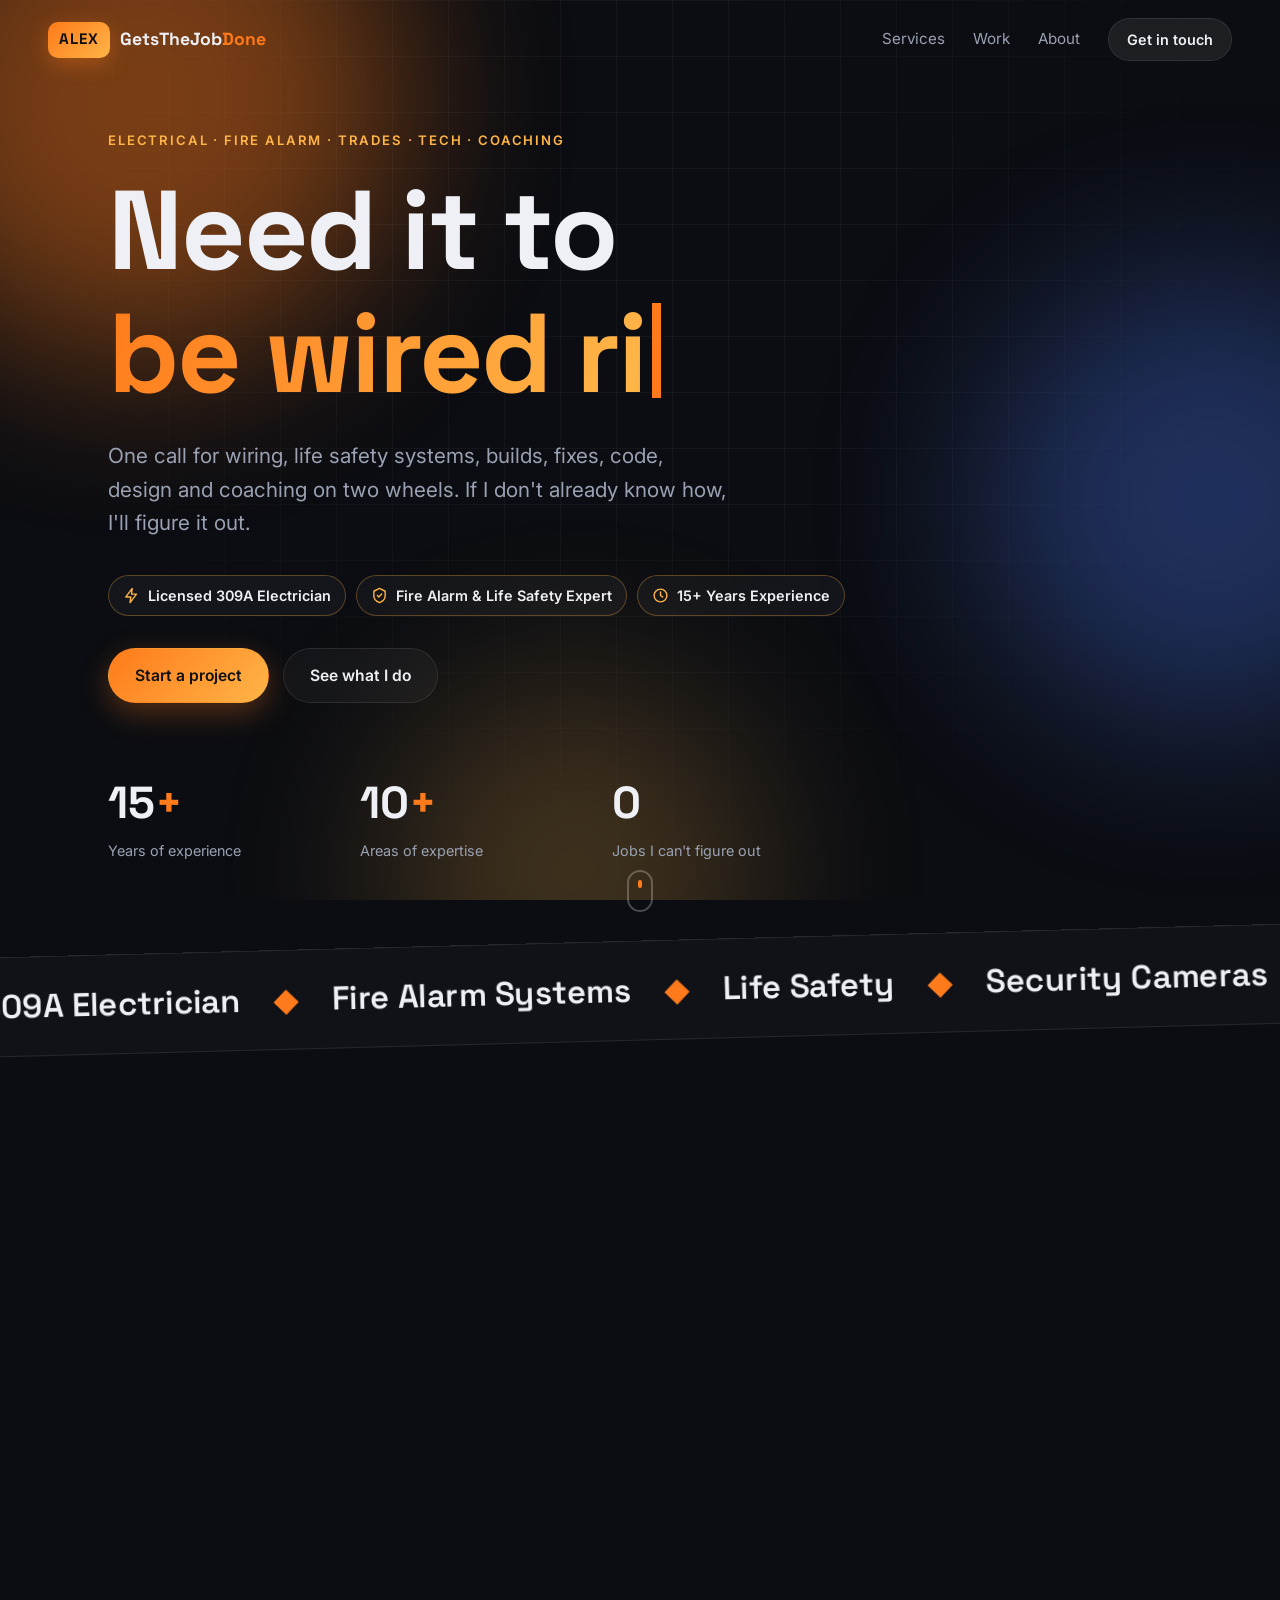
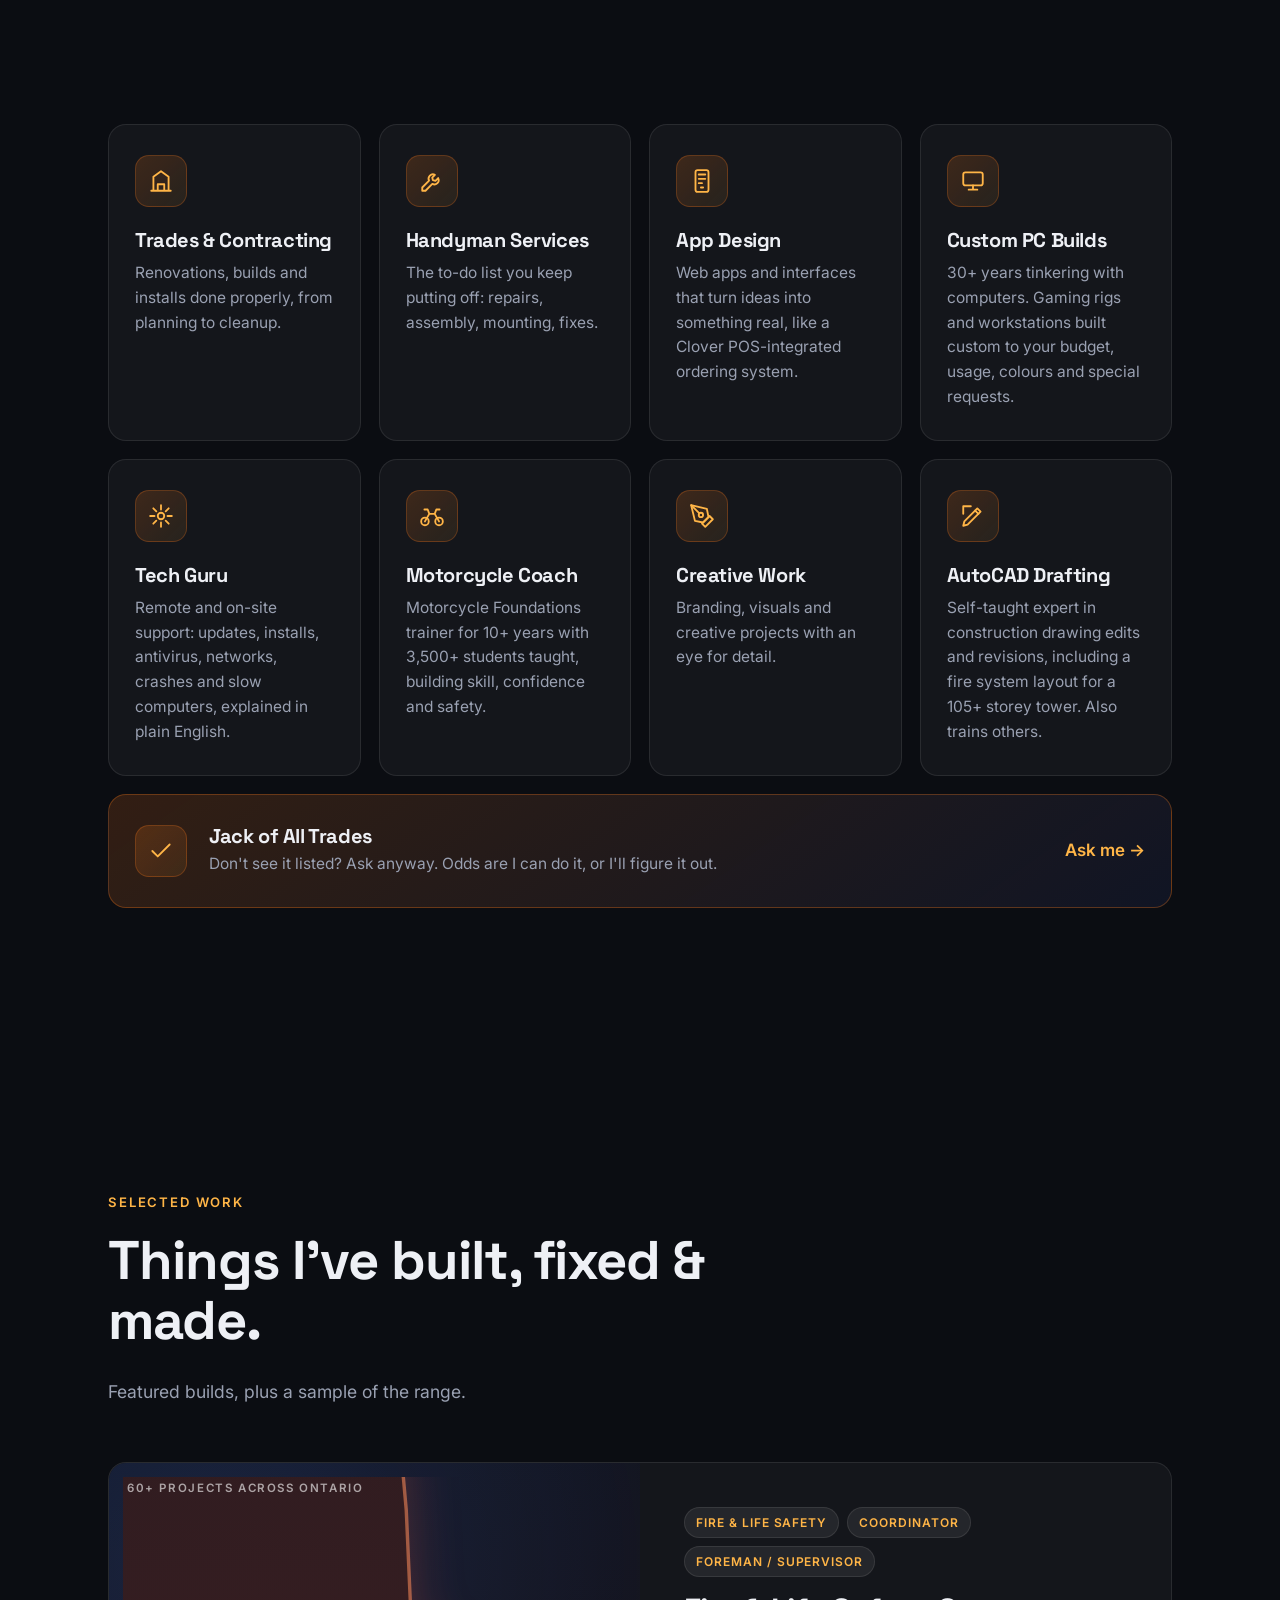
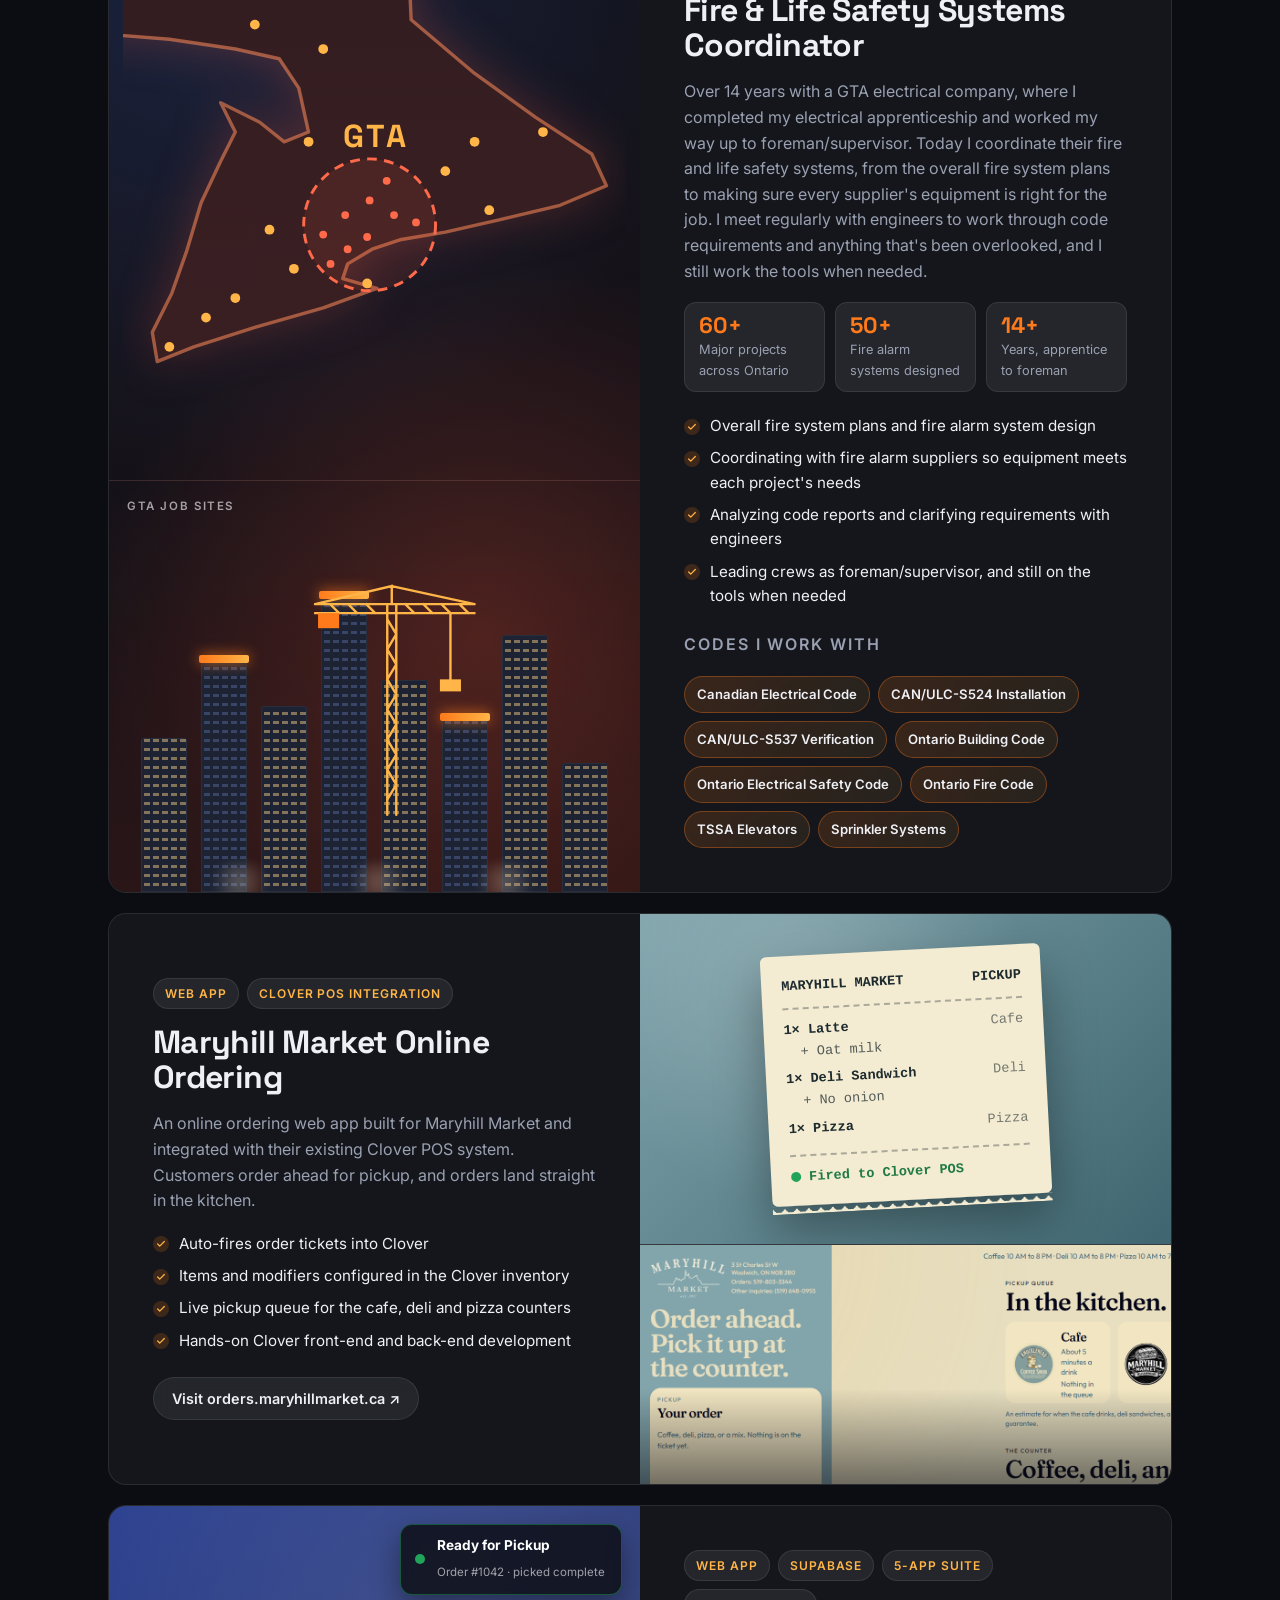
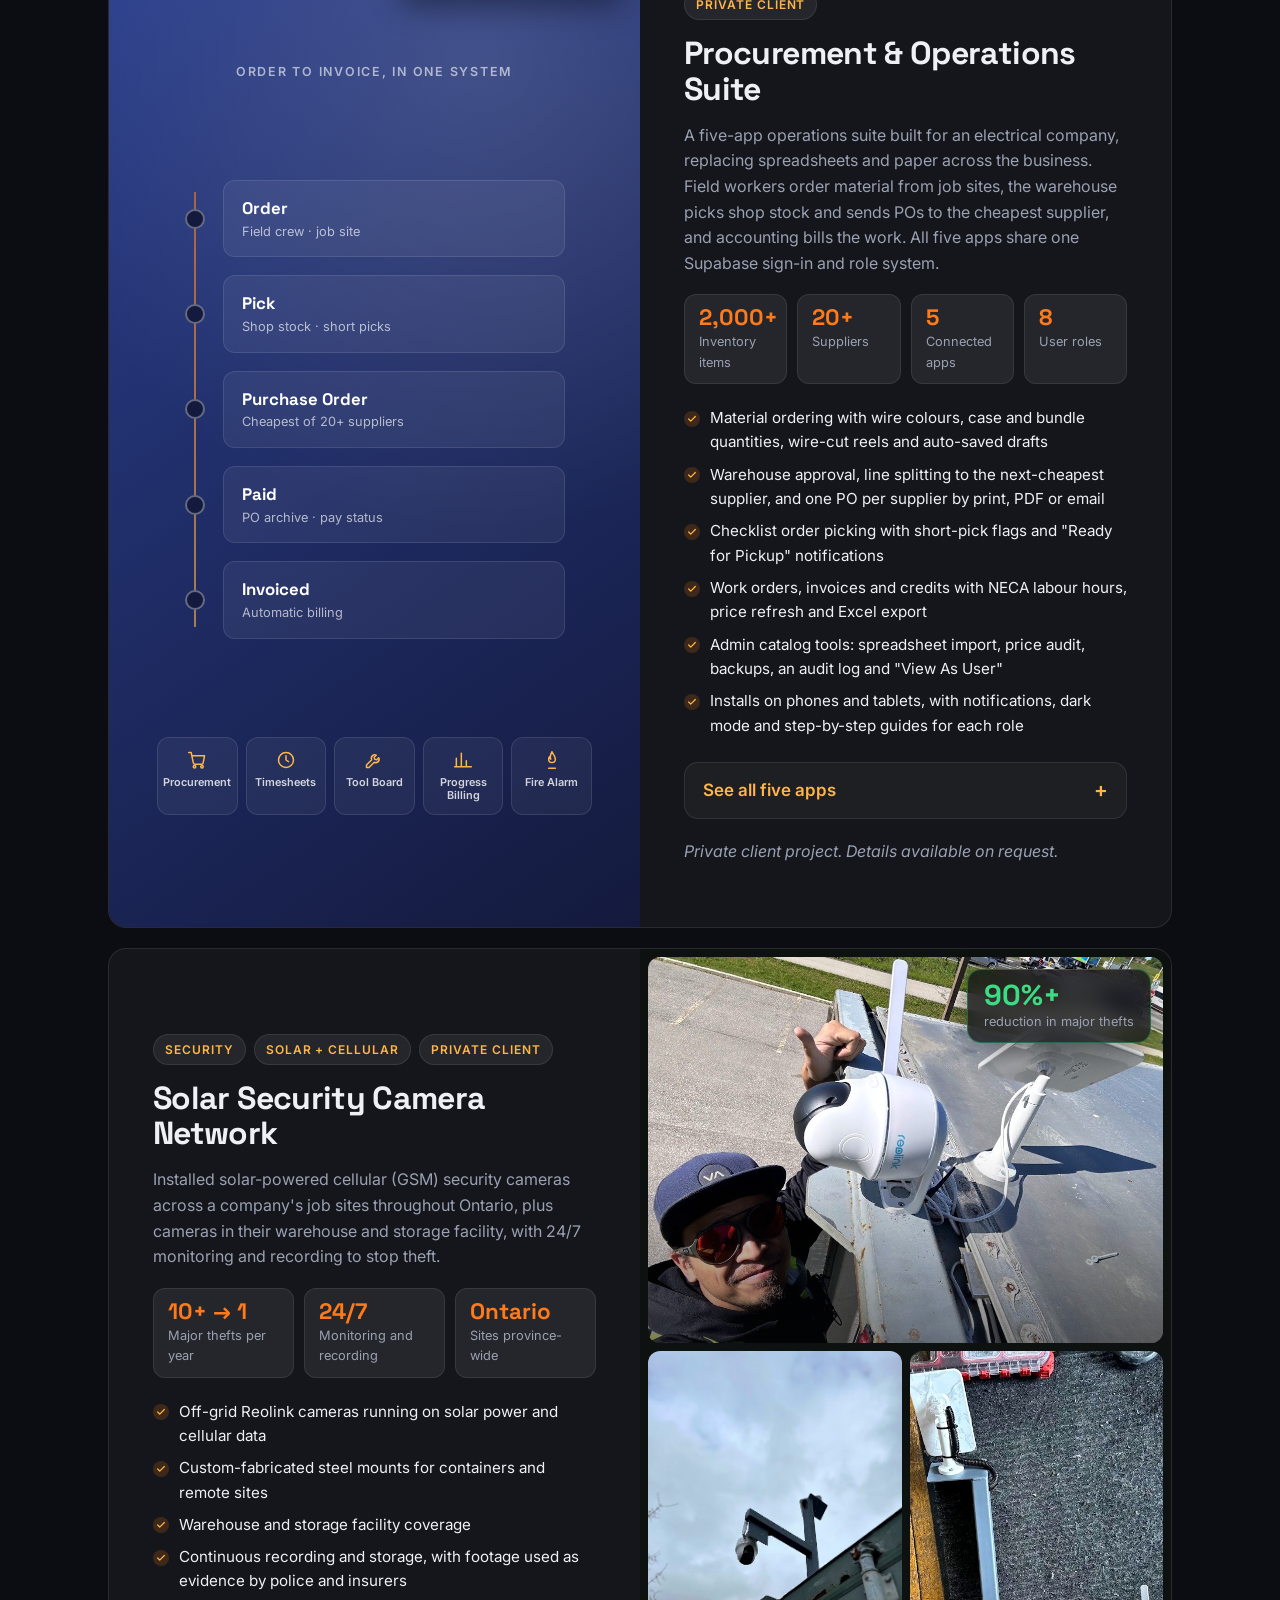
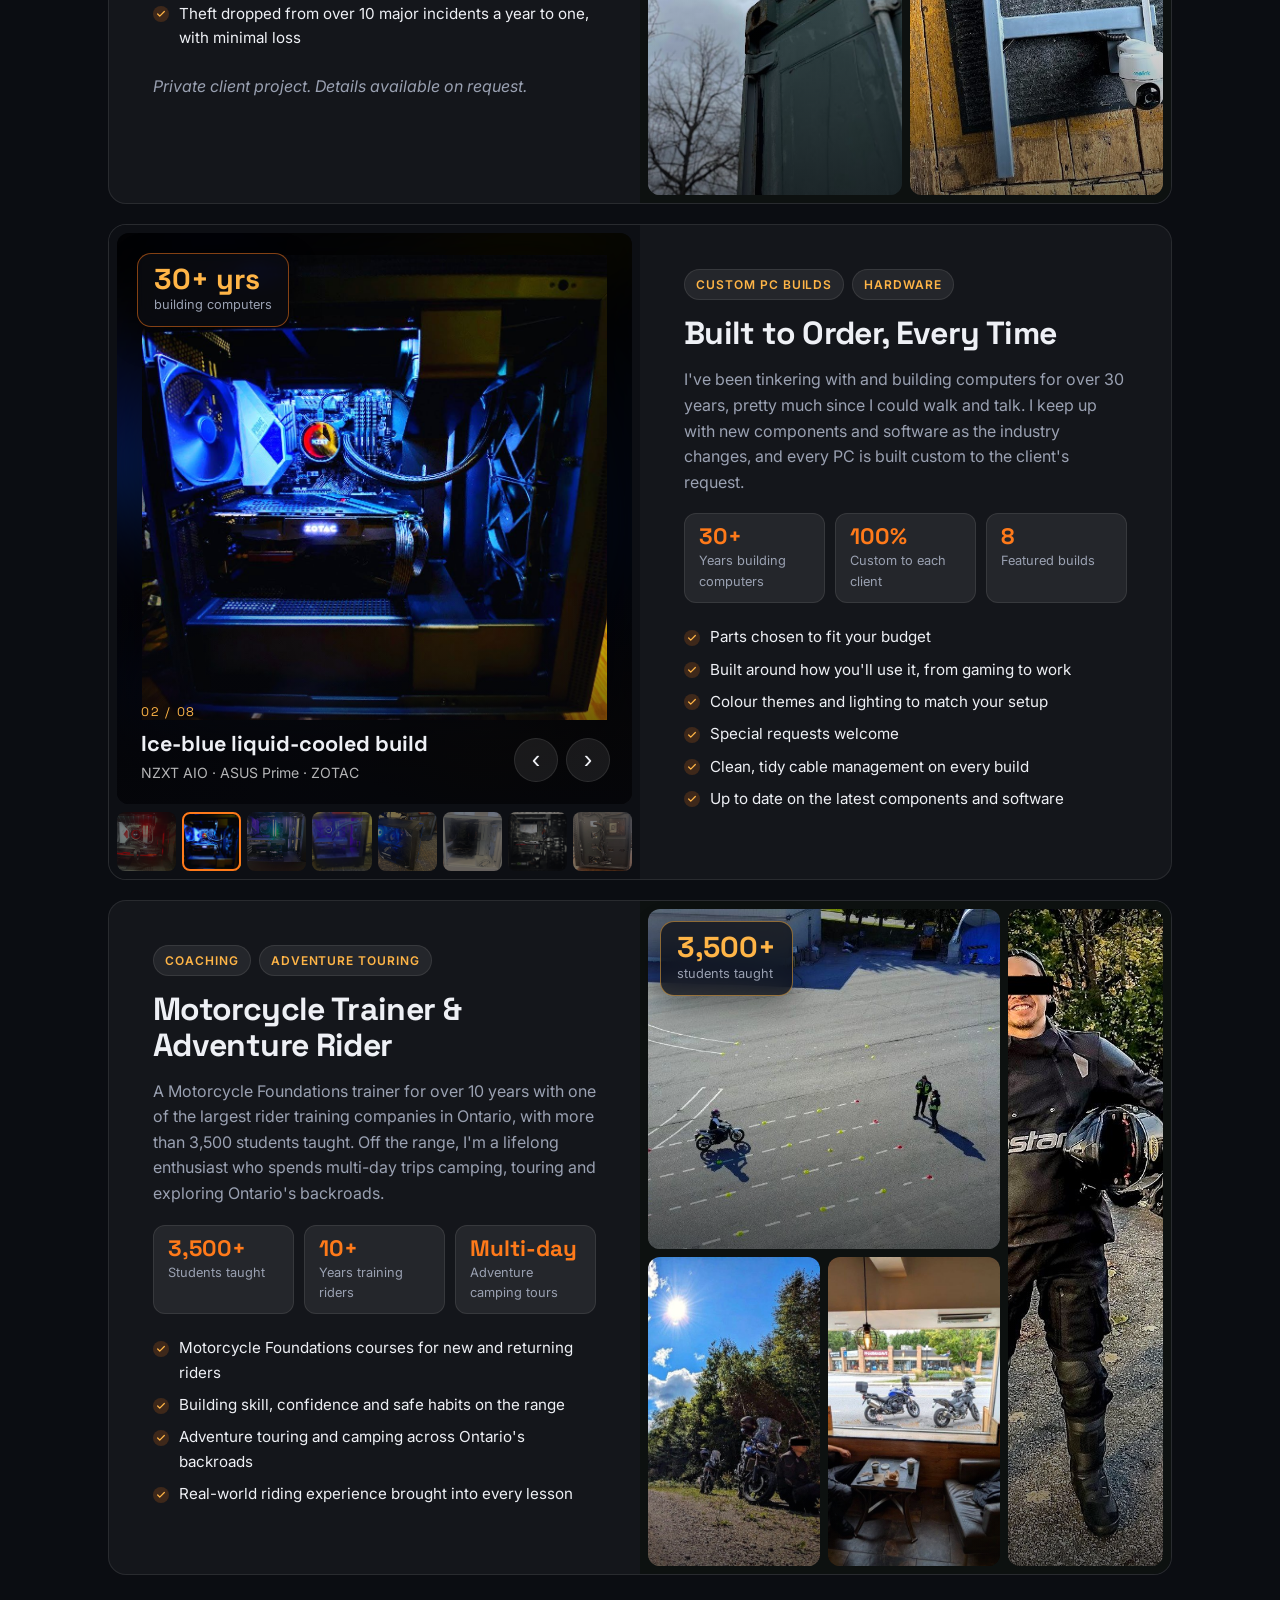
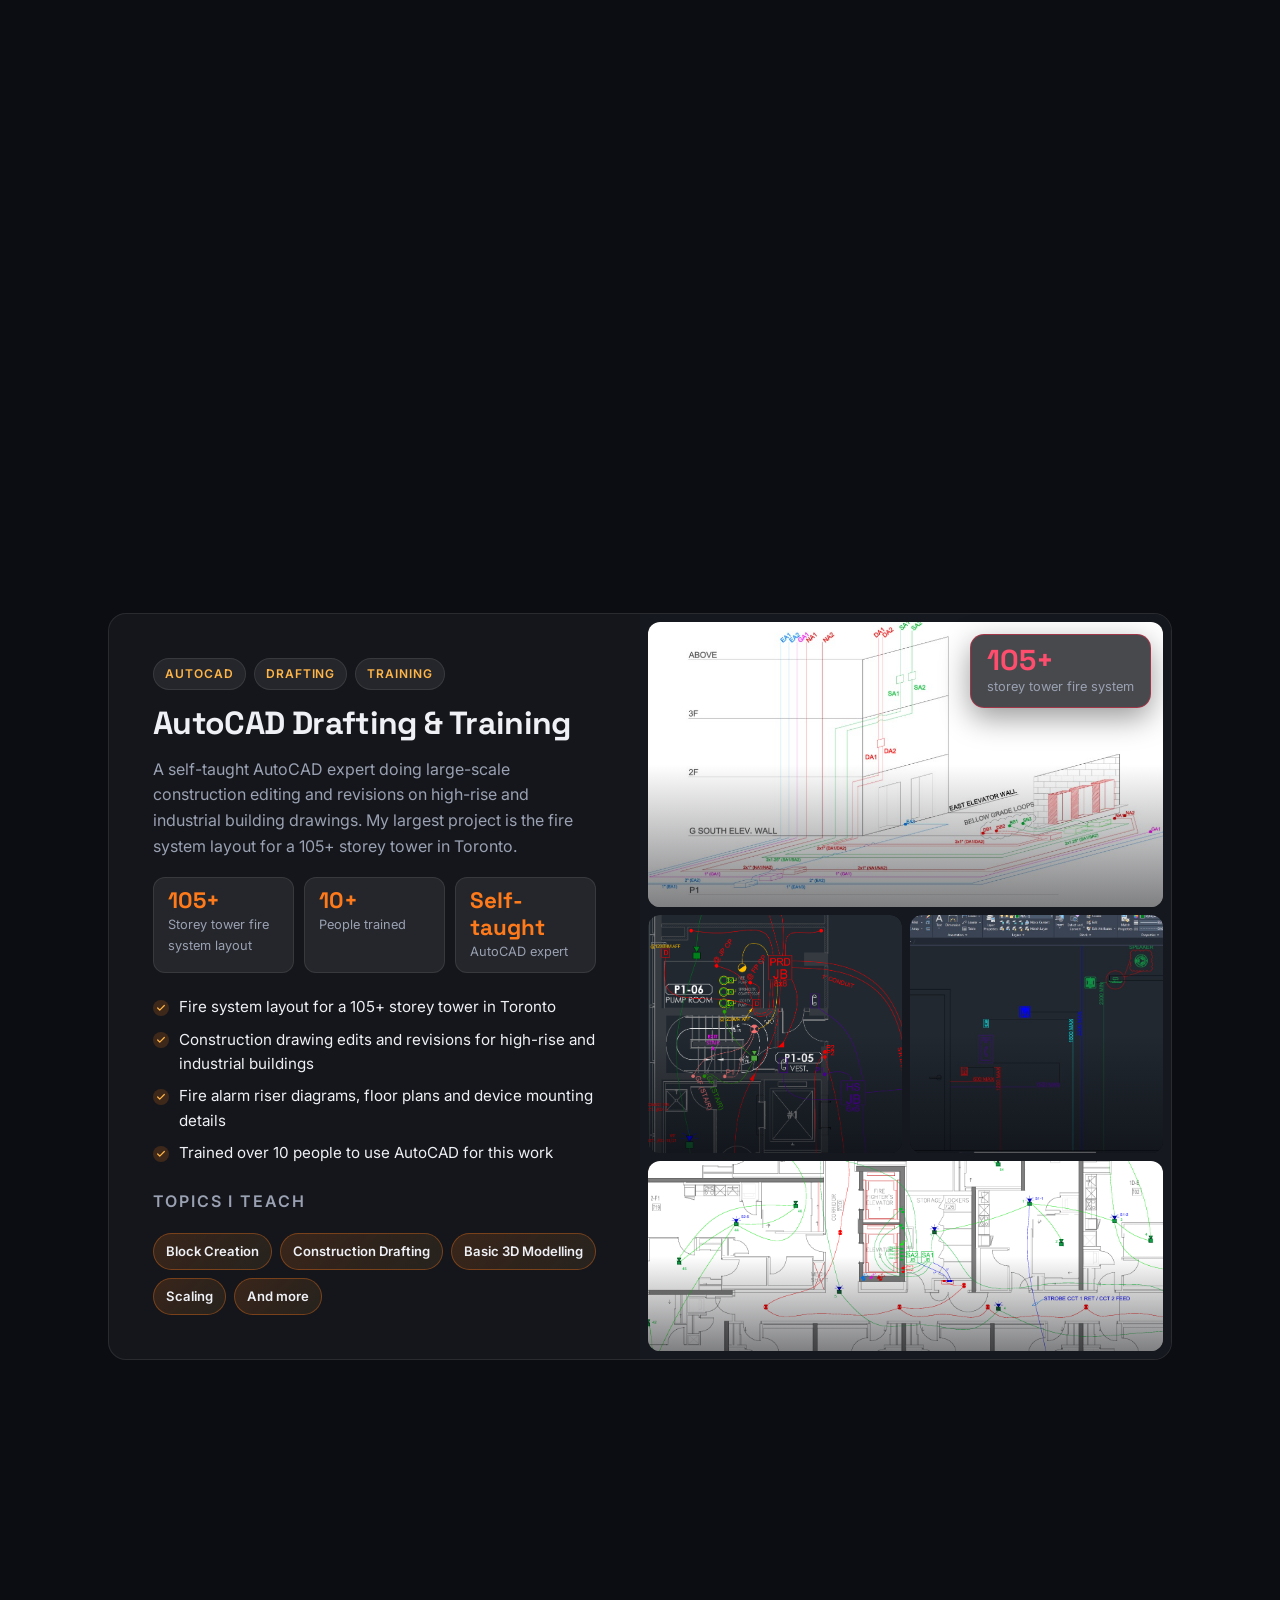
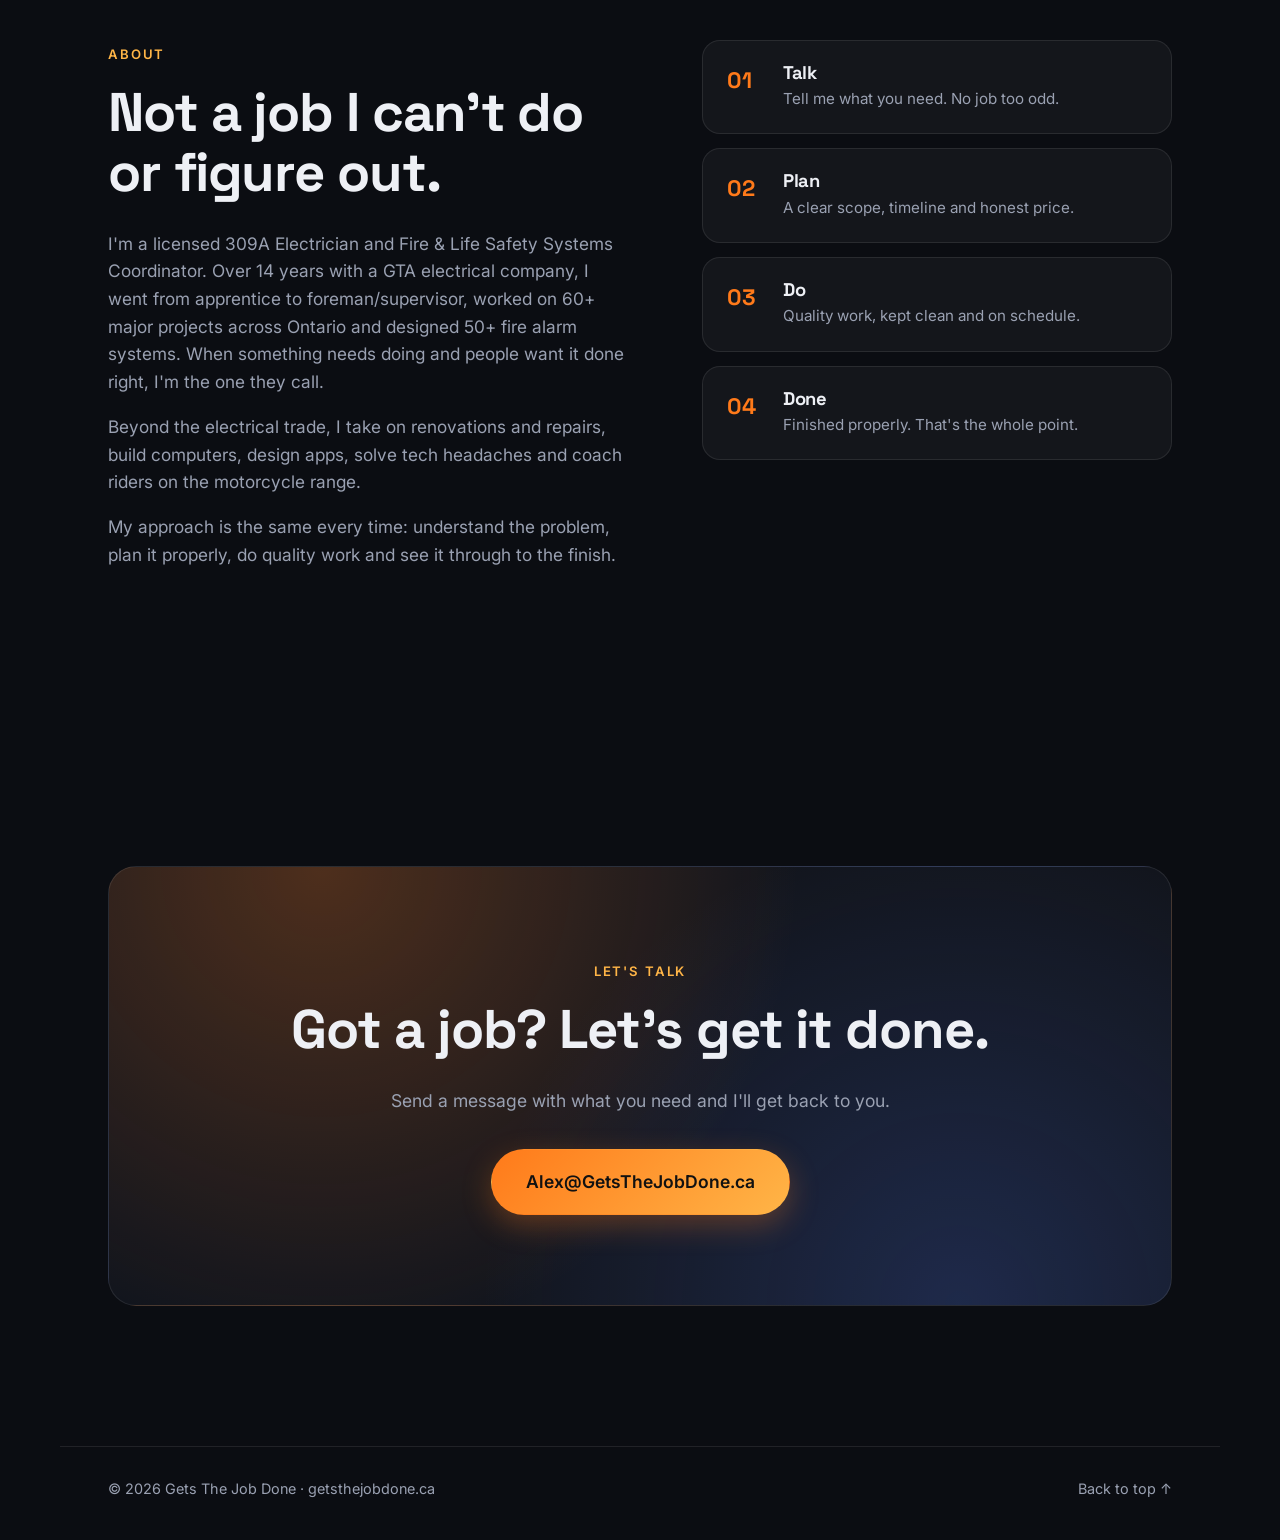
==== commit de6c480f: "Add bolt-check logo, favicon and social preview image Co-authored-by: Cursor <cursoragent@cursor.com" ====
--- a/index.html
+++ b/index.html
@@ -11,8 +11,11 @@
   <meta property="og:description" content="Licensed 309A Electrician. Fire Alarm &amp; Life Safety expert. Trades, tech, creative and motorcycle coaching." />
   <meta property="og:url" content="https://getsthejobdone.ca/" />
   <meta property="og:type" content="website" />
+  <meta property="og:image" content="https://getsthejobdone.ca/brand/getsthejobdone-og.png" />
+  <meta name="twitter:card" content="summary_large_image" />
 
   <link rel="icon" href="favicon.svg" type="image/svg+xml" />
+  <link rel="apple-touch-icon" href="brand/getsthejobdone-mark.png" />
   <link rel="preconnect" href="https://fonts.googleapis.com" />
   <link rel="preconnect" href="https://fonts.gstatic.com" crossorigin />
   <link href="https://fonts.googleapis.com/css2?family=Inter:wght@400;500;600&family=Space+Grotesk:wght@500;600;700&display=swap" rel="stylesheet" />
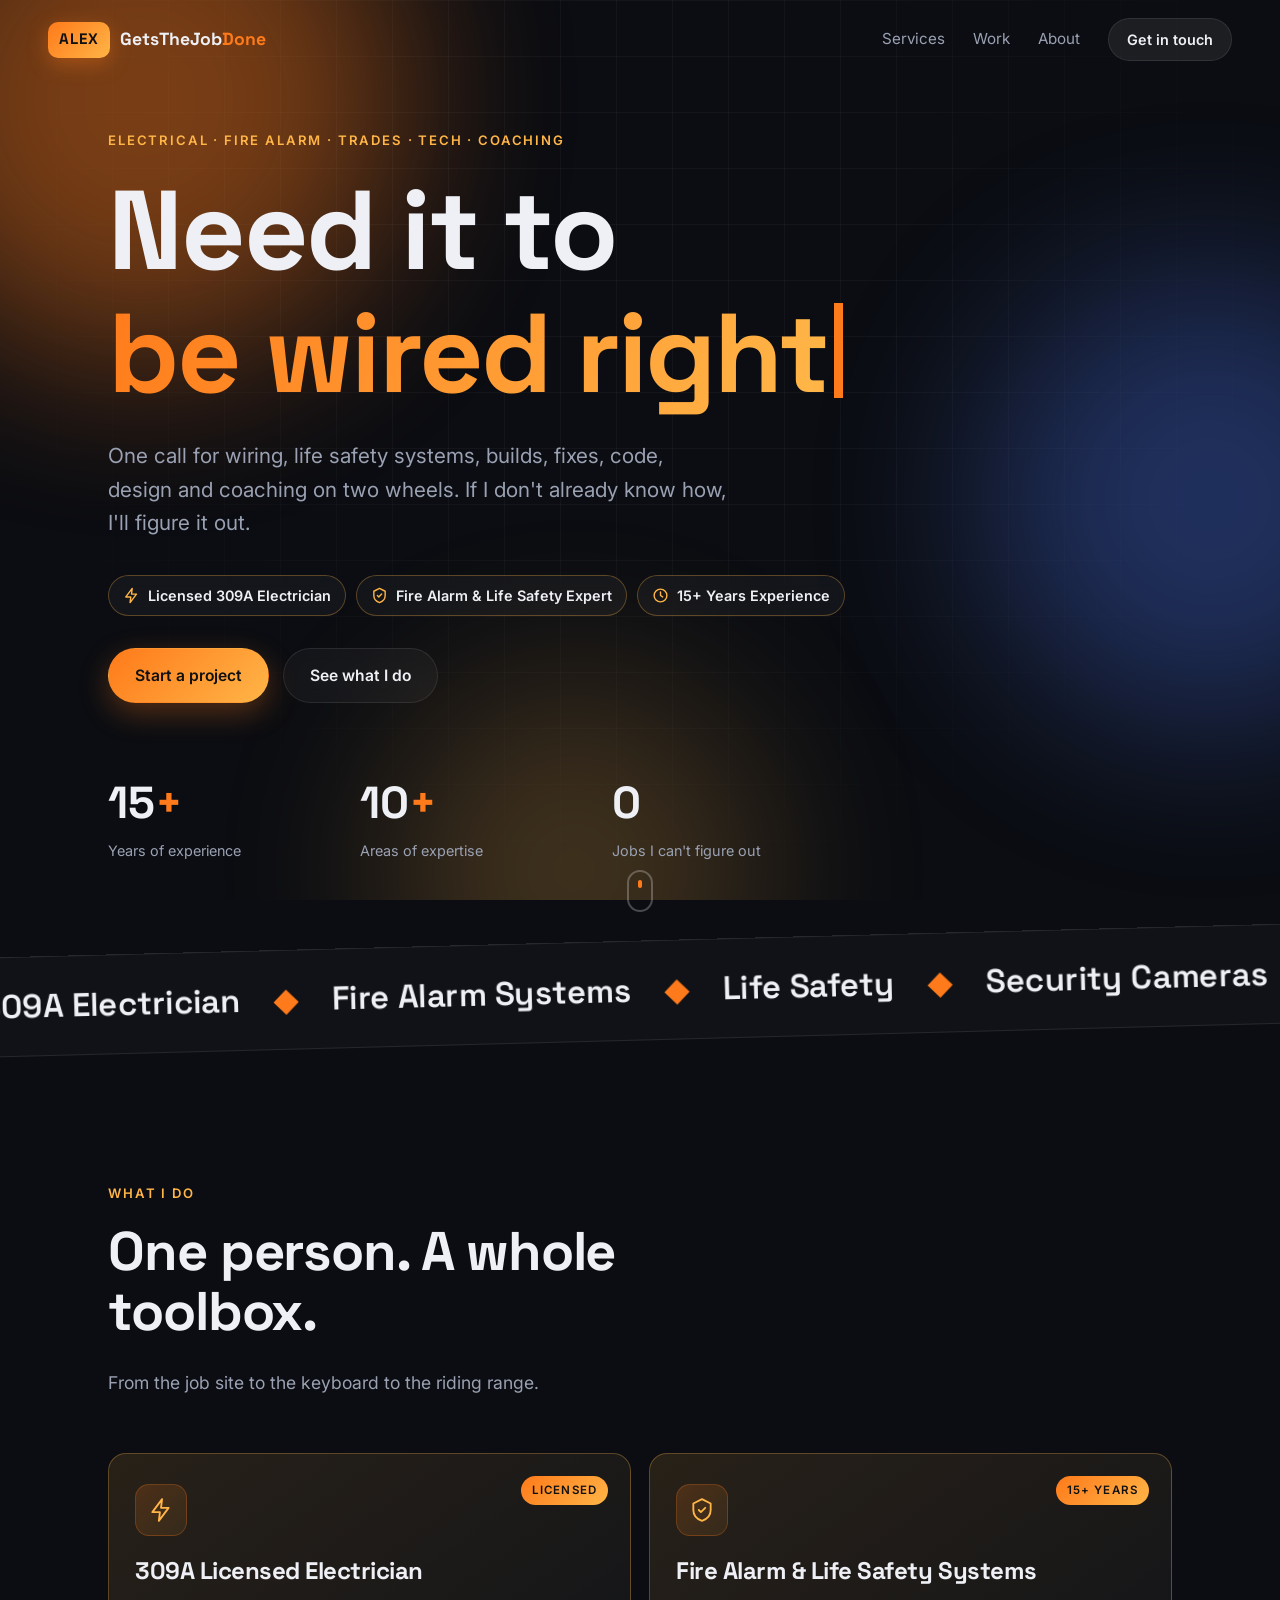
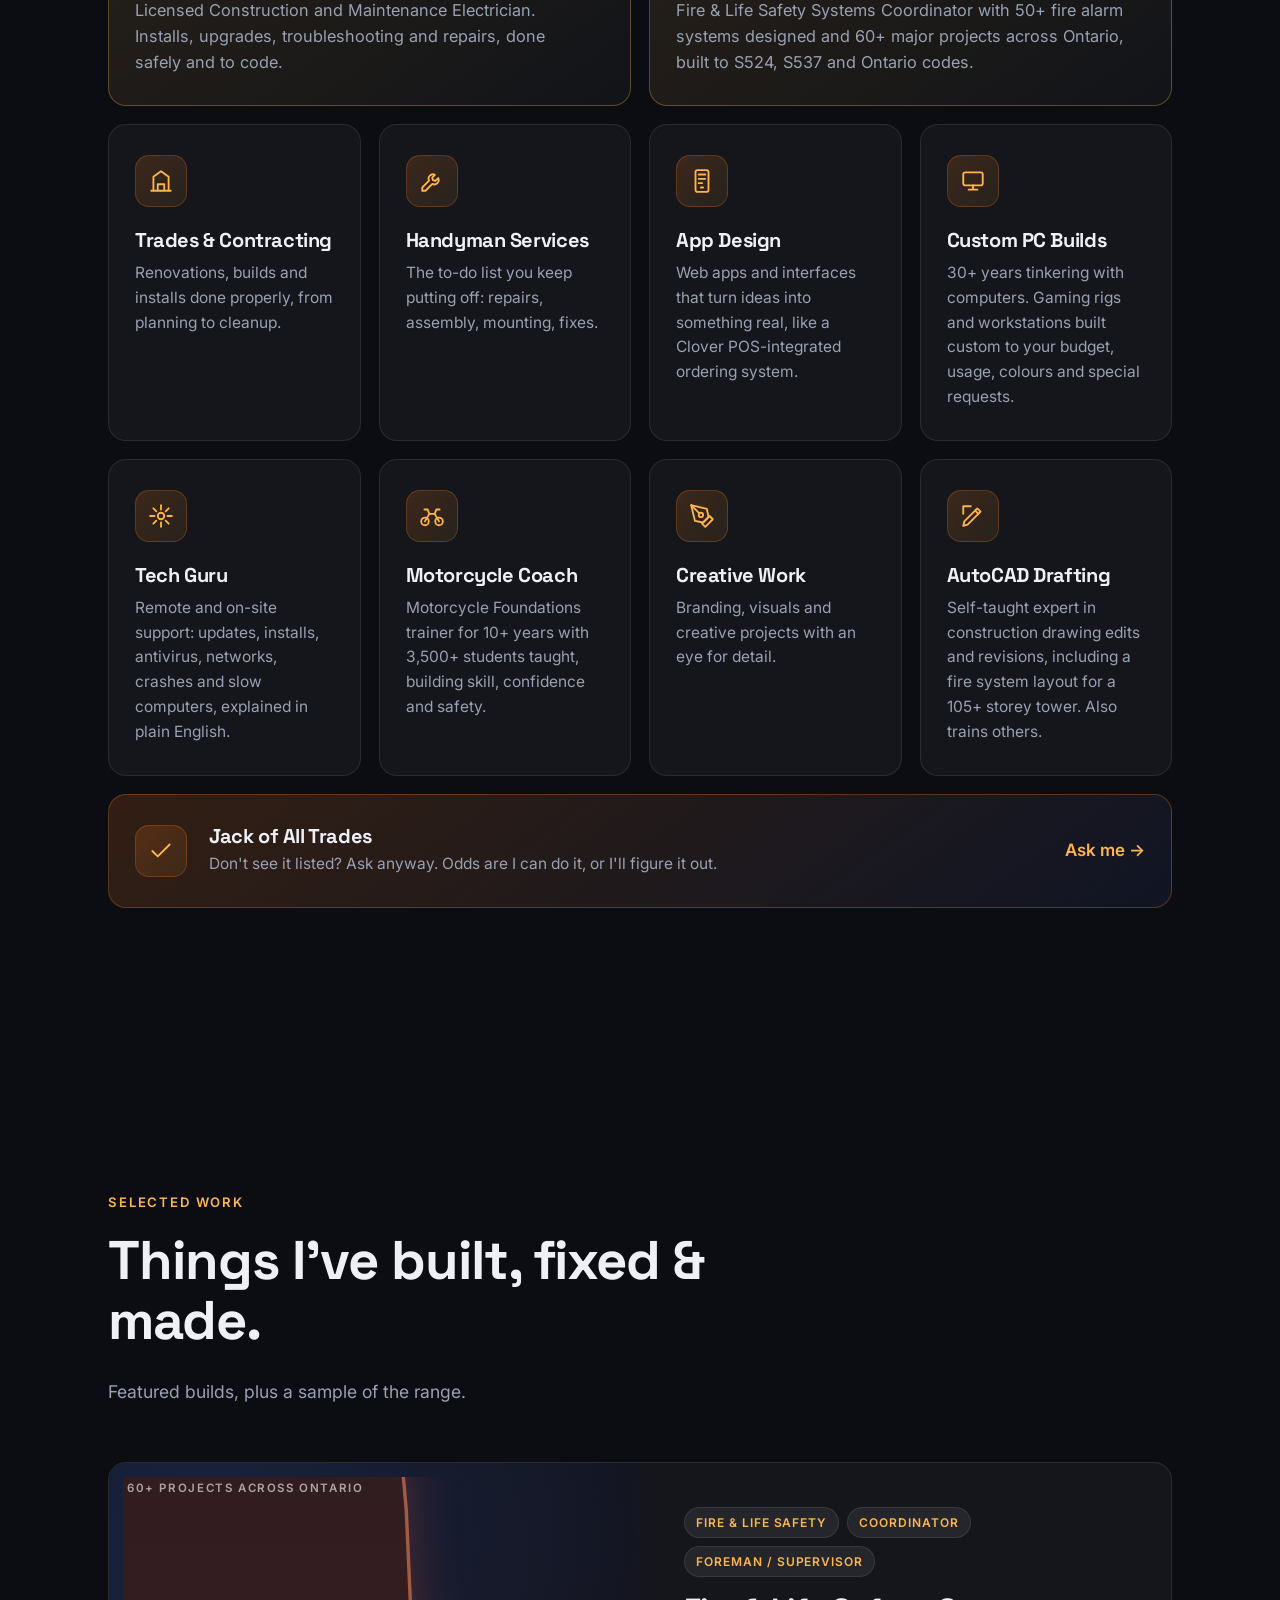
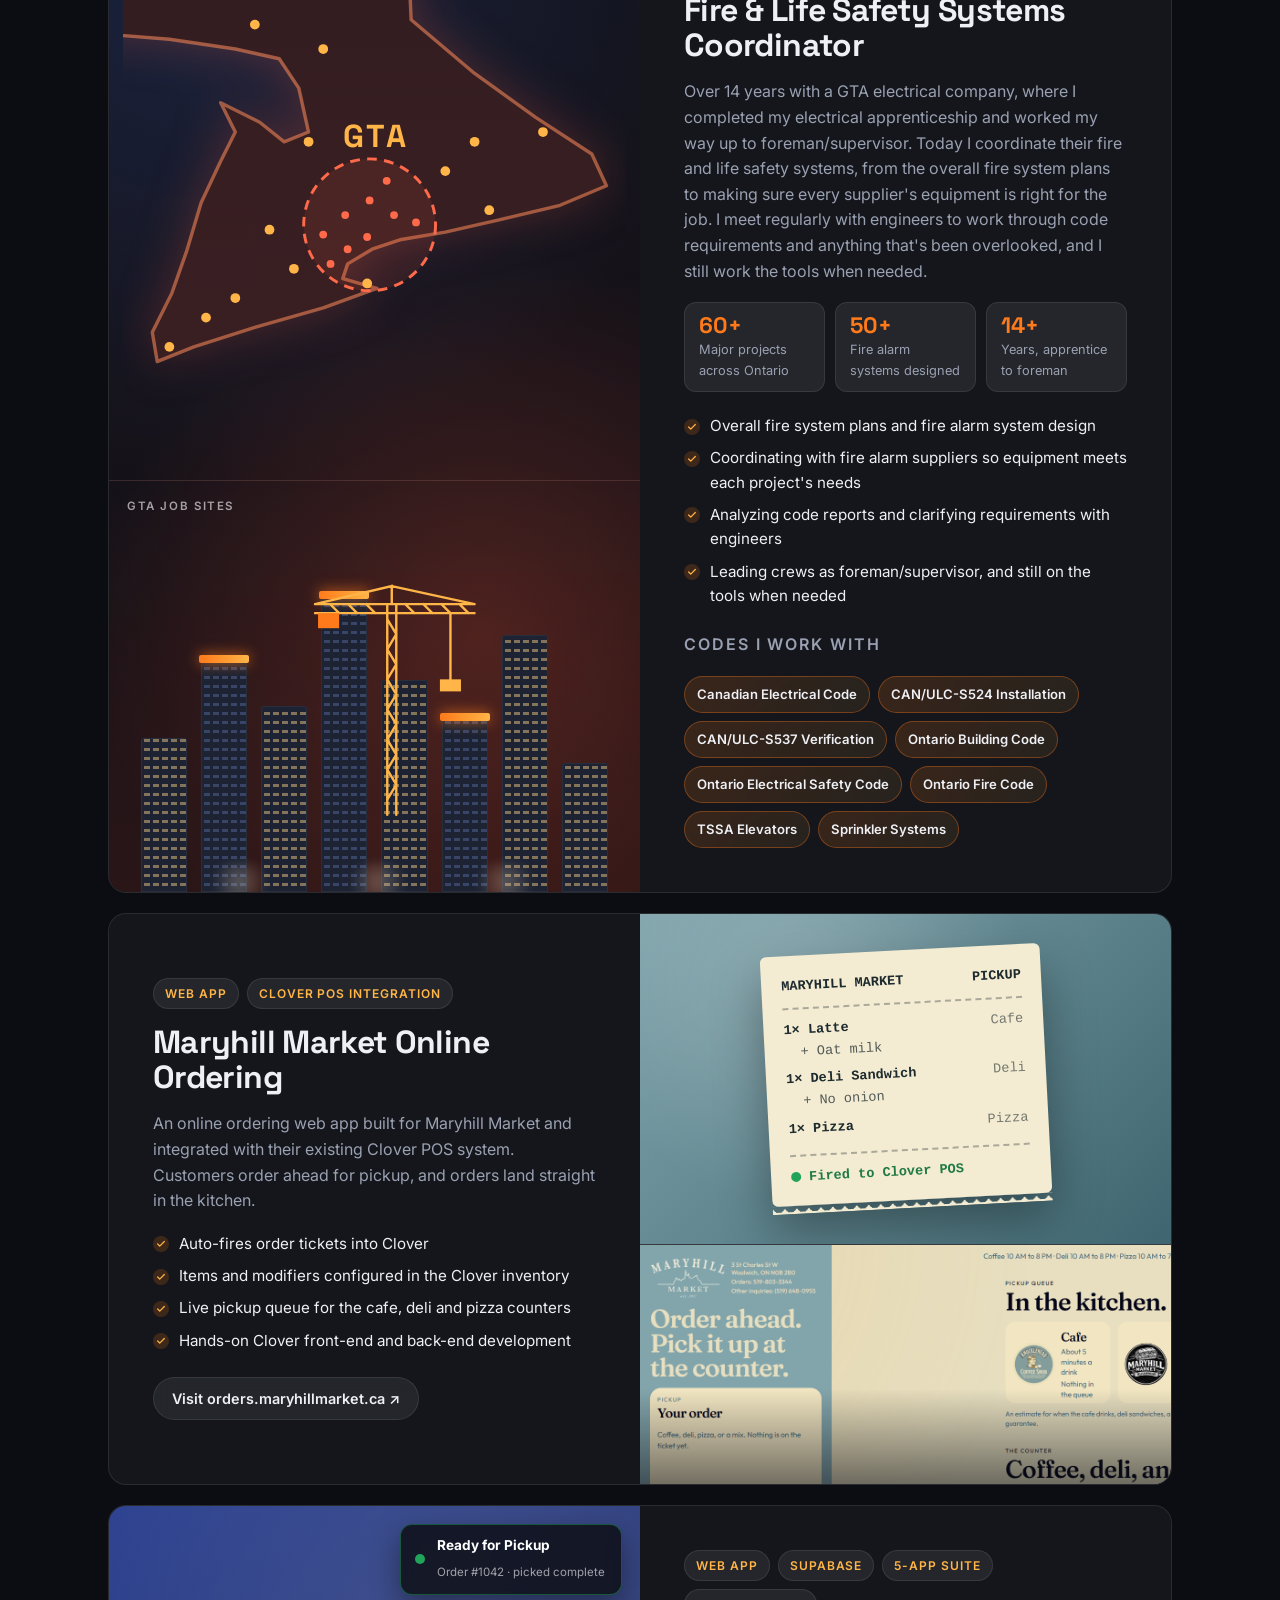
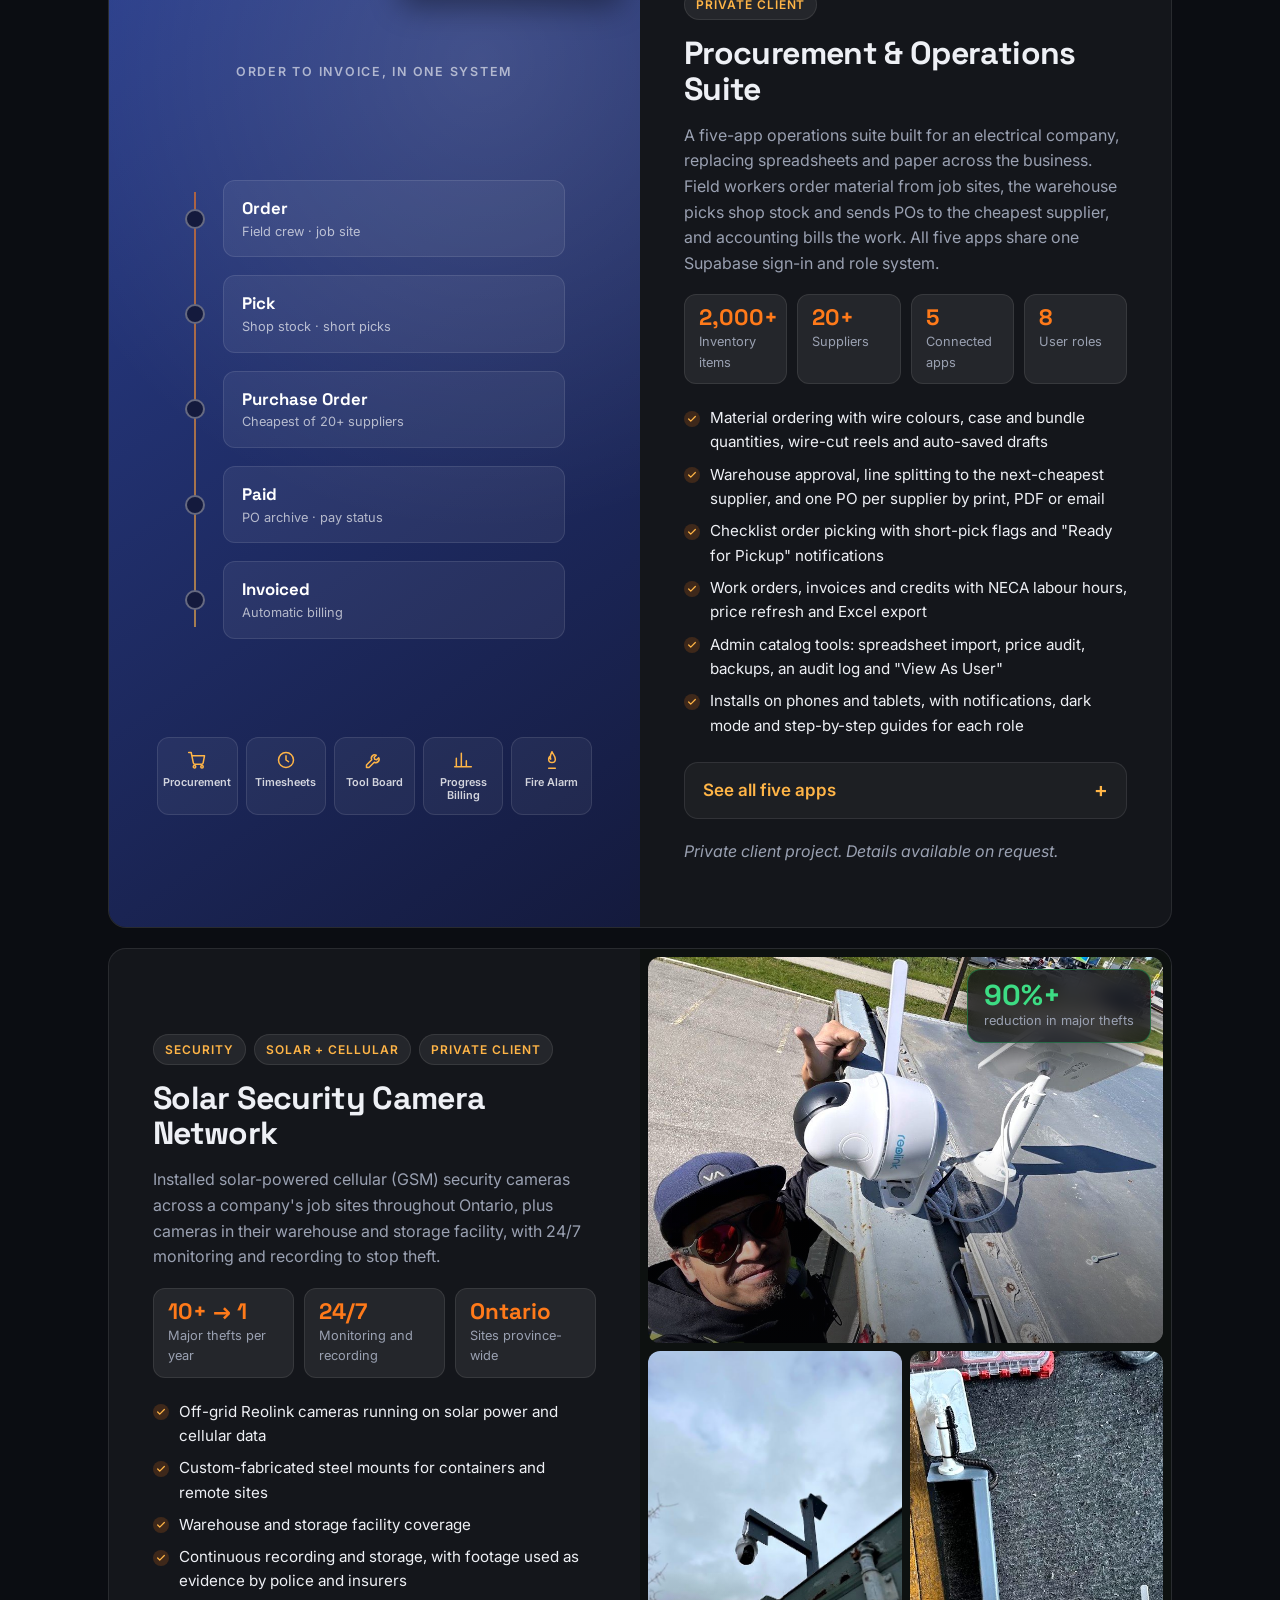
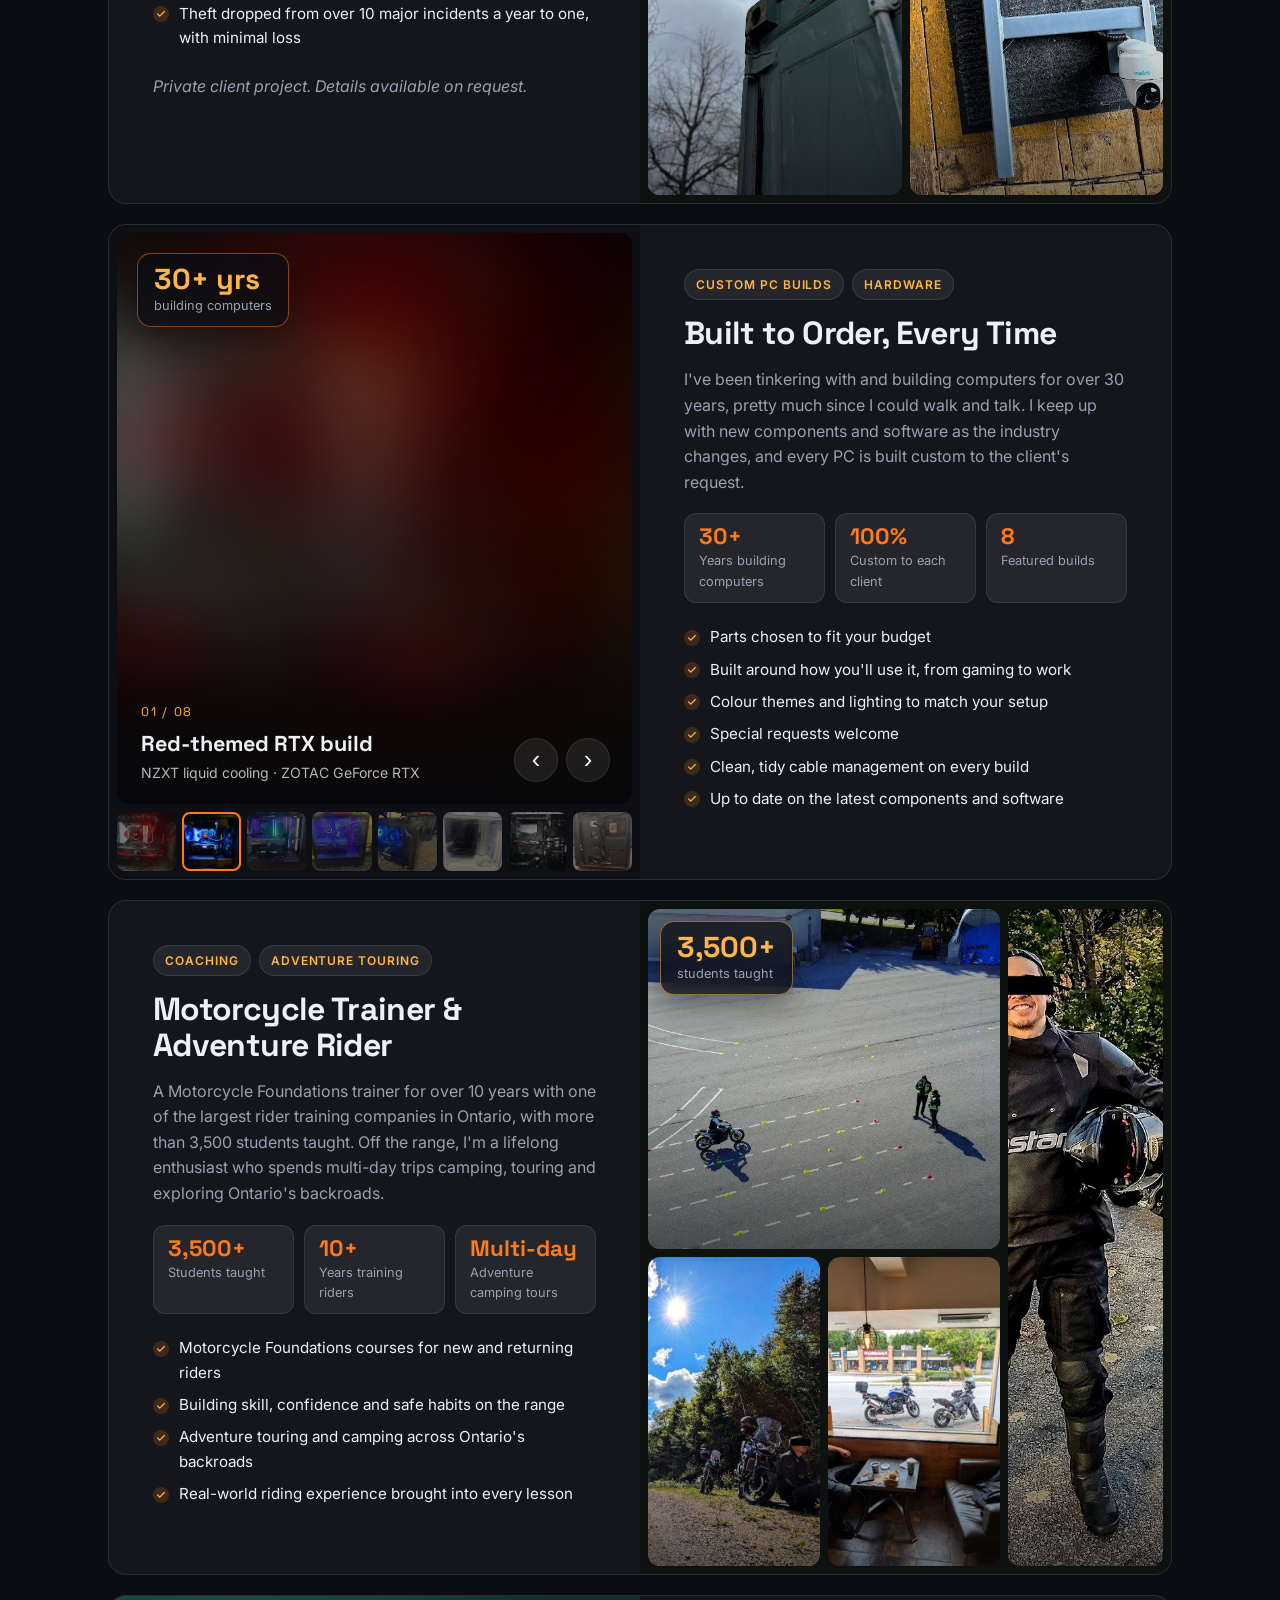
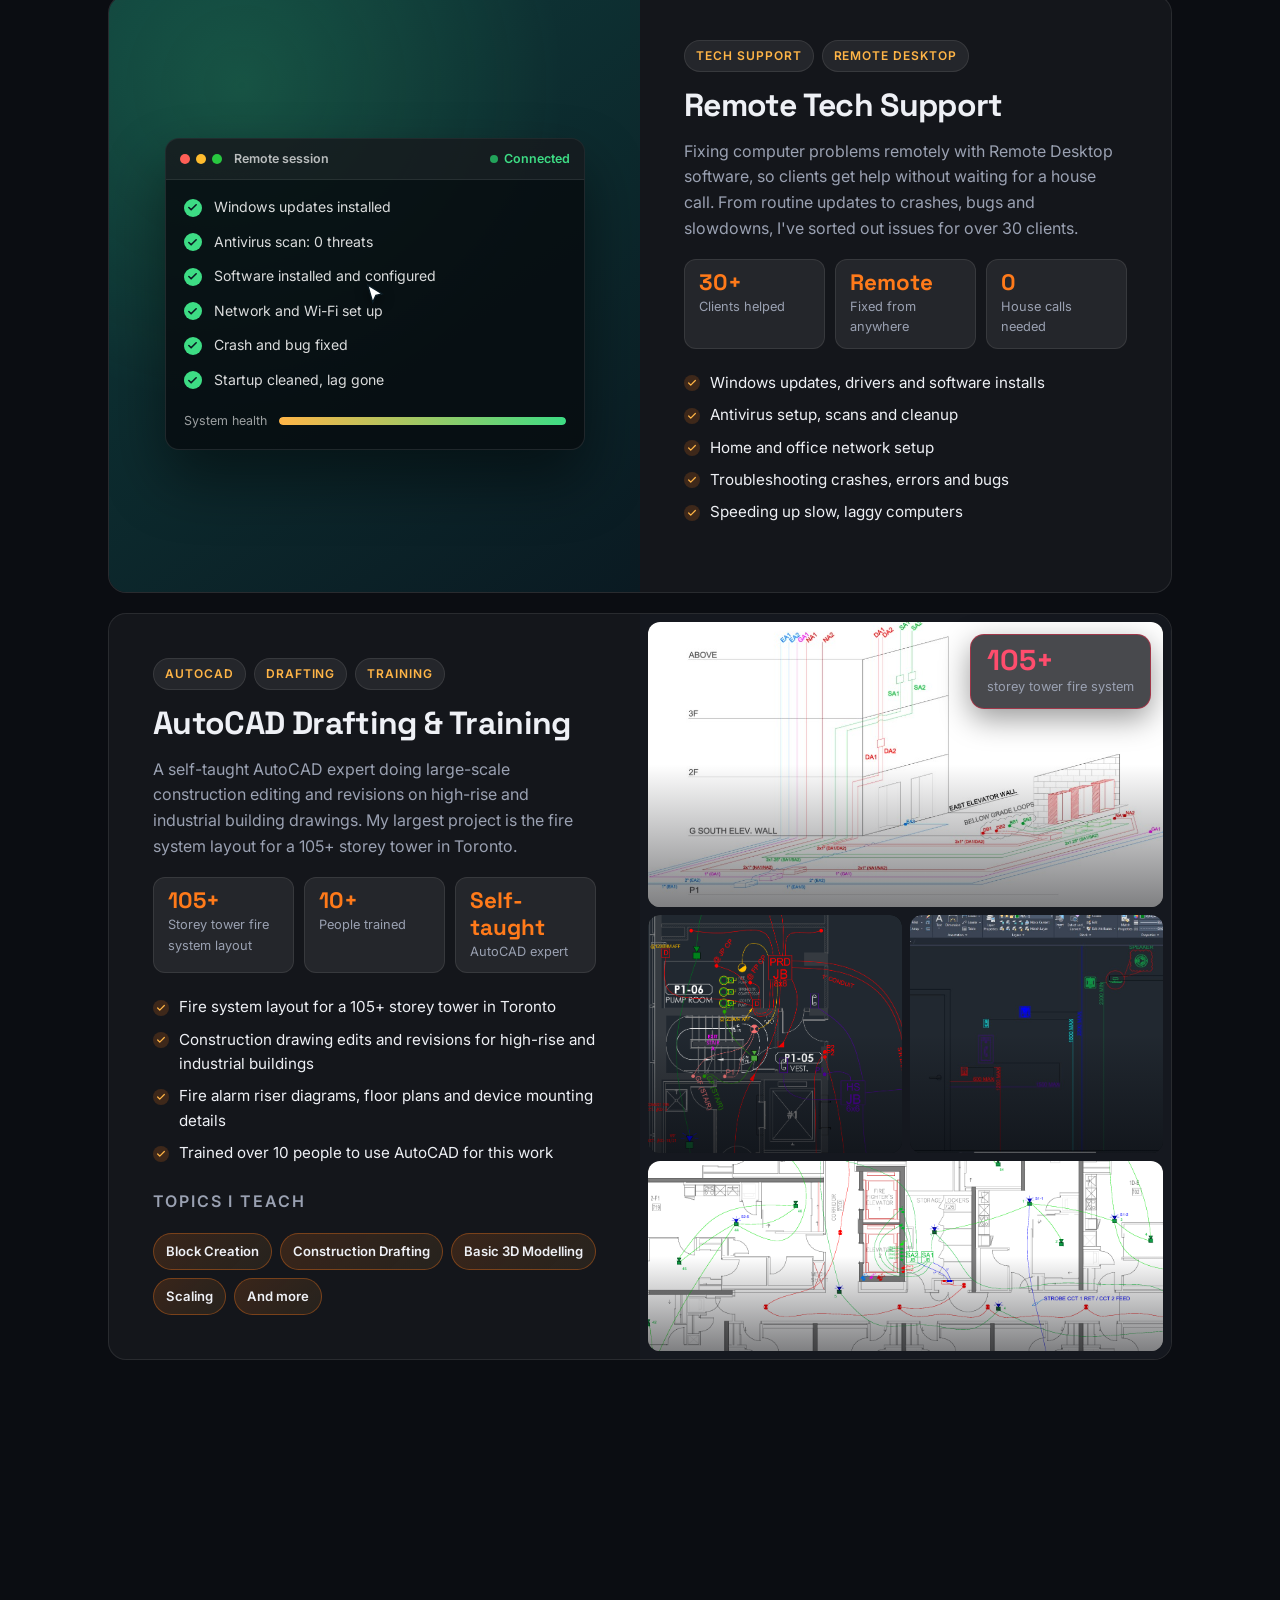
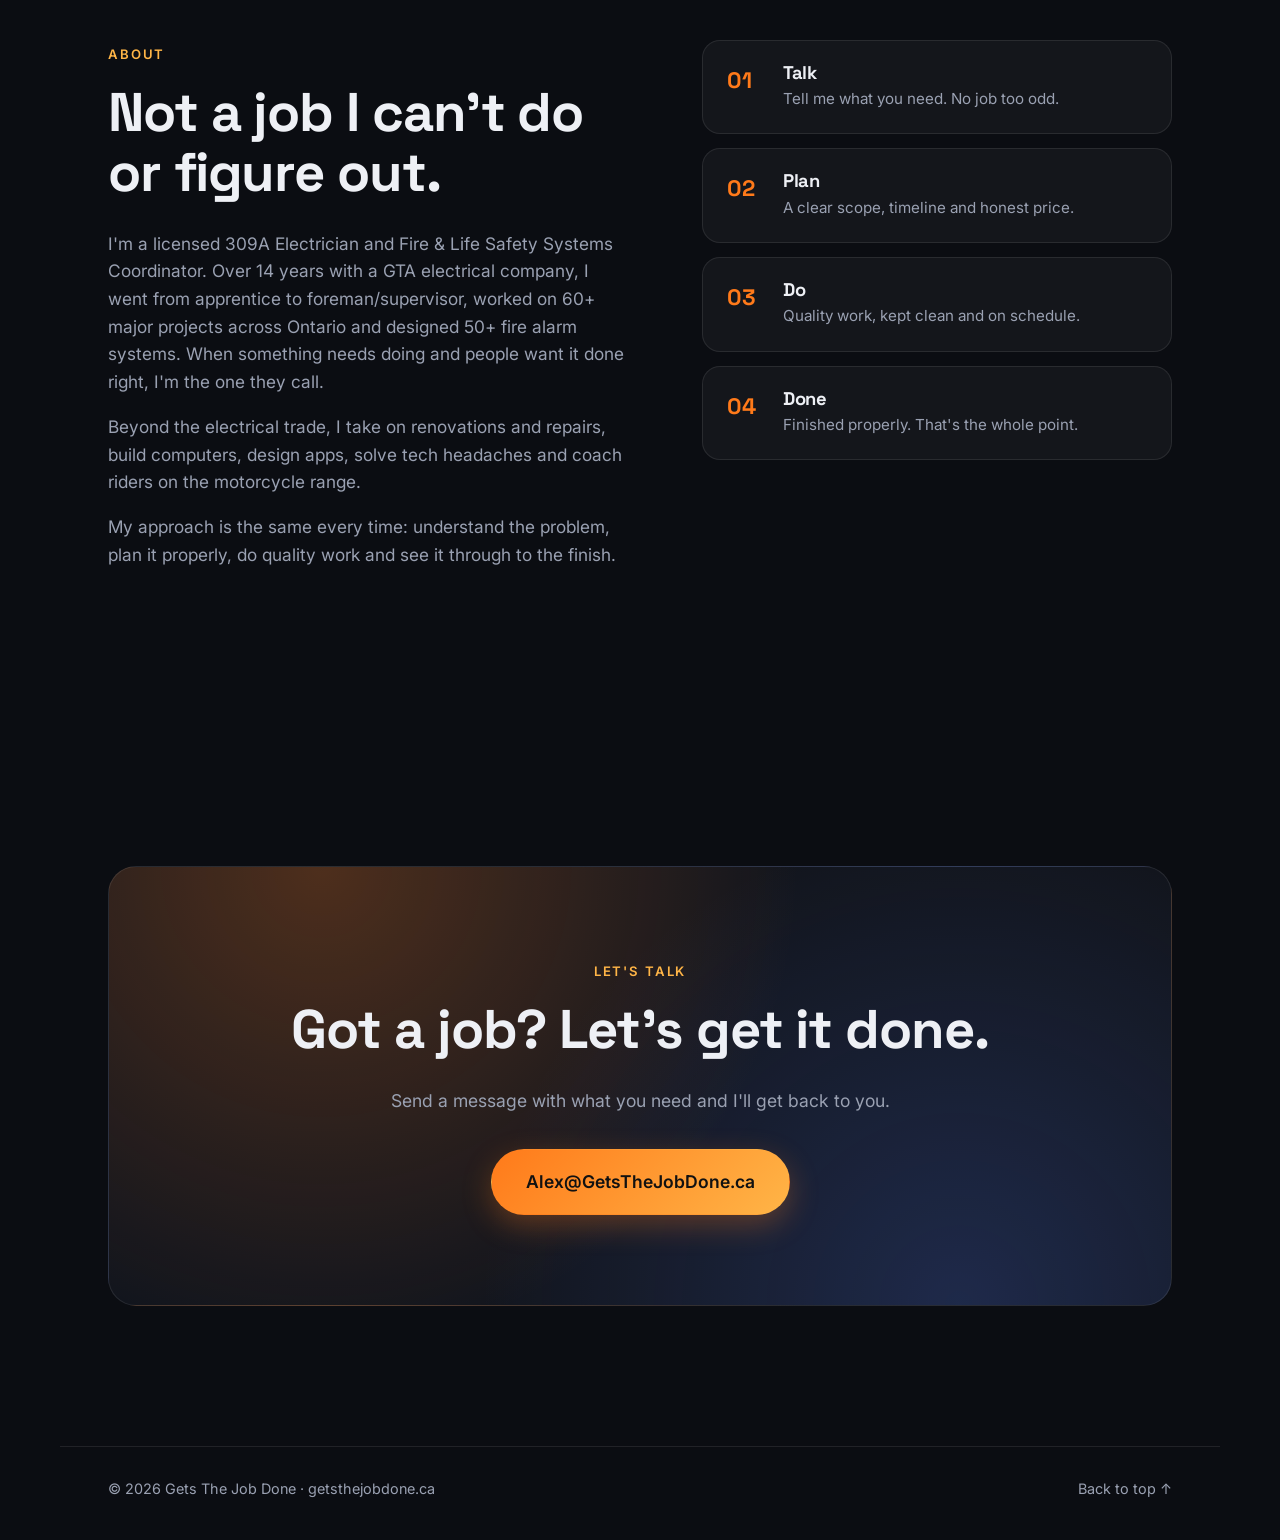
==== commit 333905d9: "New seal logo, favicon and social preview Co-authored-by: Cursor <cursoragent@cursor.com>" ====
--- a/index.html
+++ b/index.html
@@ -11,11 +11,11 @@
   <meta property="og:description" content="Licensed 309A Electrician. Fire Alarm &amp; Life Safety expert. Trades, tech, creative and motorcycle coaching." />
   <meta property="og:url" content="https://getsthejobdone.ca/" />
   <meta property="og:type" content="website" />
-  <meta property="og:image" content="https://getsthejobdone.ca/brand/getsthejobdone-og.png" />
+  <meta property="og:image" content="https://getsthejobdone.ca/brand/gets-the-job-done-og.png" />
   <meta name="twitter:card" content="summary_large_image" />
 
   <link rel="icon" href="favicon.svg" type="image/svg+xml" />
-  <link rel="apple-touch-icon" href="brand/getsthejobdone-mark.png" />
+  <link rel="apple-touch-icon" href="brand/apple-touch-icon.png" />
   <link rel="preconnect" href="https://fonts.googleapis.com" />
   <link rel="preconnect" href="https://fonts.gstatic.com" crossorigin />
   <link href="https://fonts.googleapis.com/css2?family=Inter:wght@400;500;600&family=Space+Grotesk:wght@500;600;700&display=swap" rel="stylesheet" />
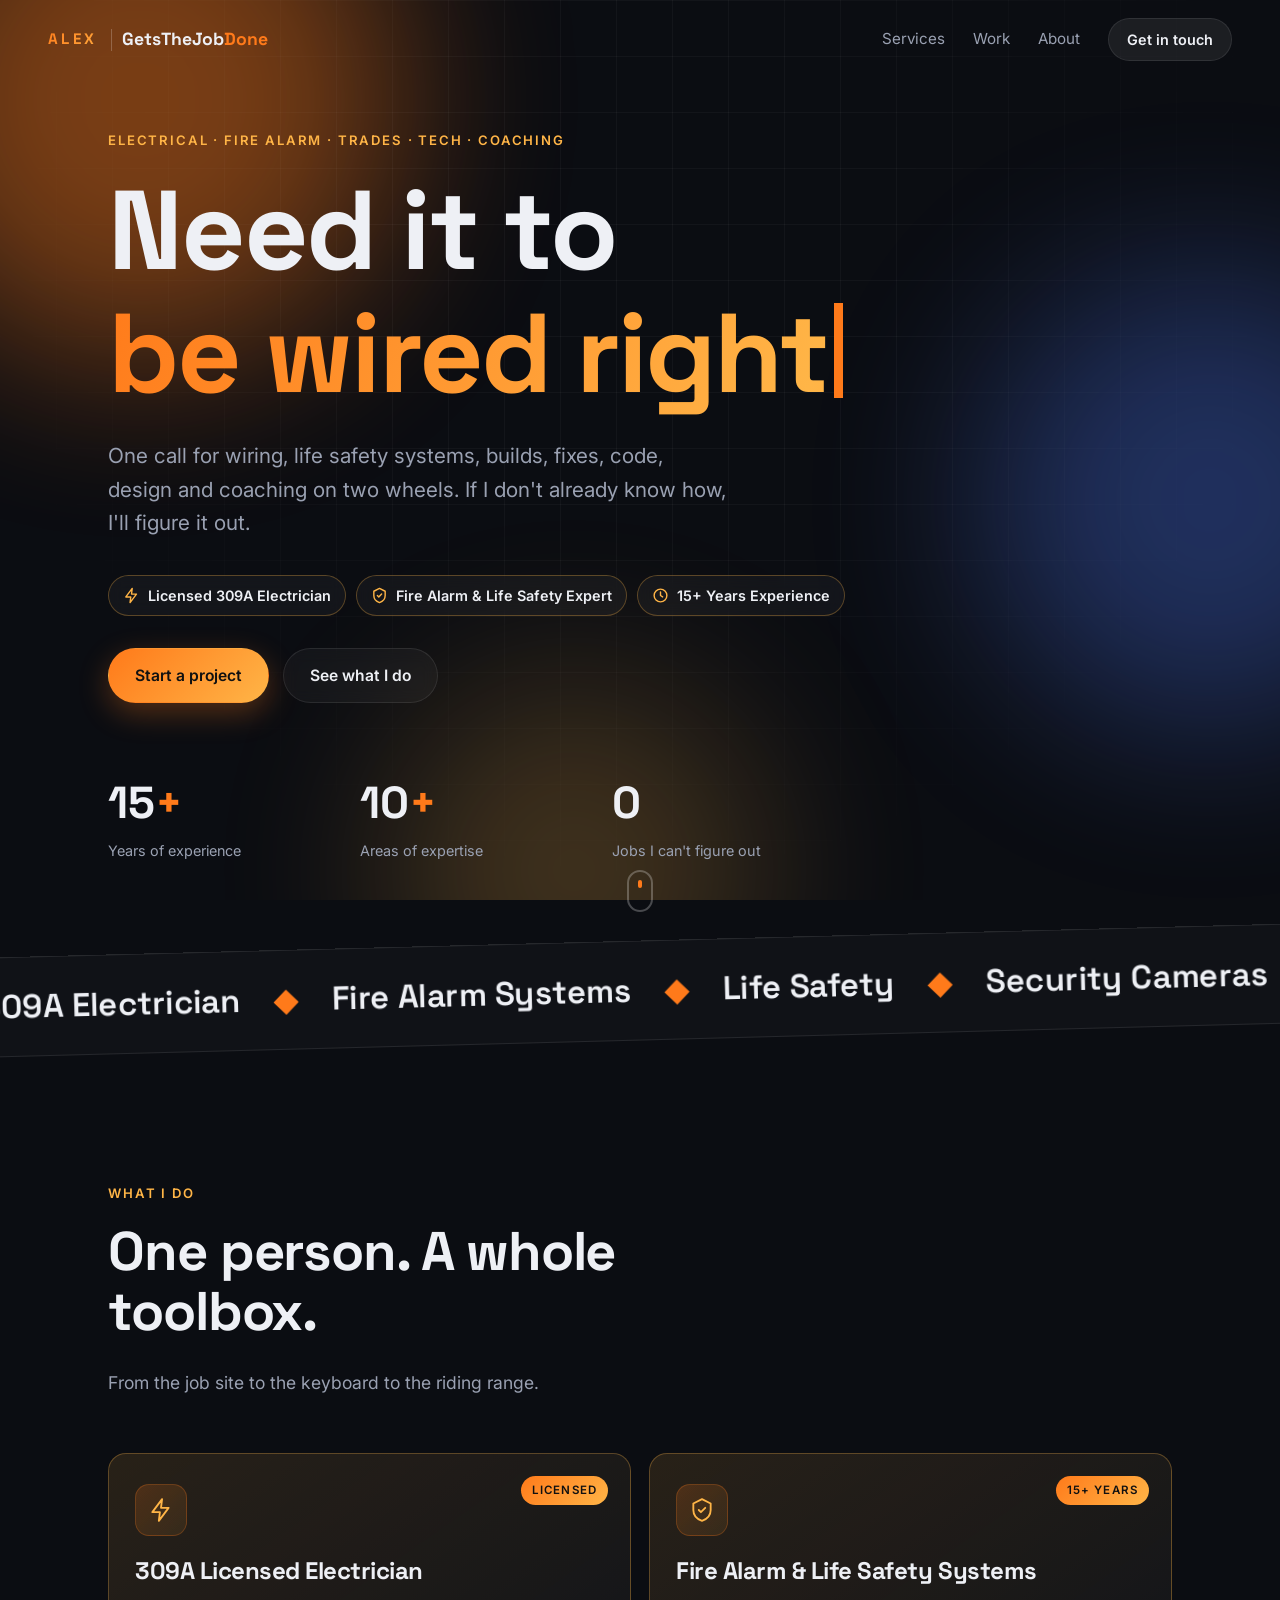
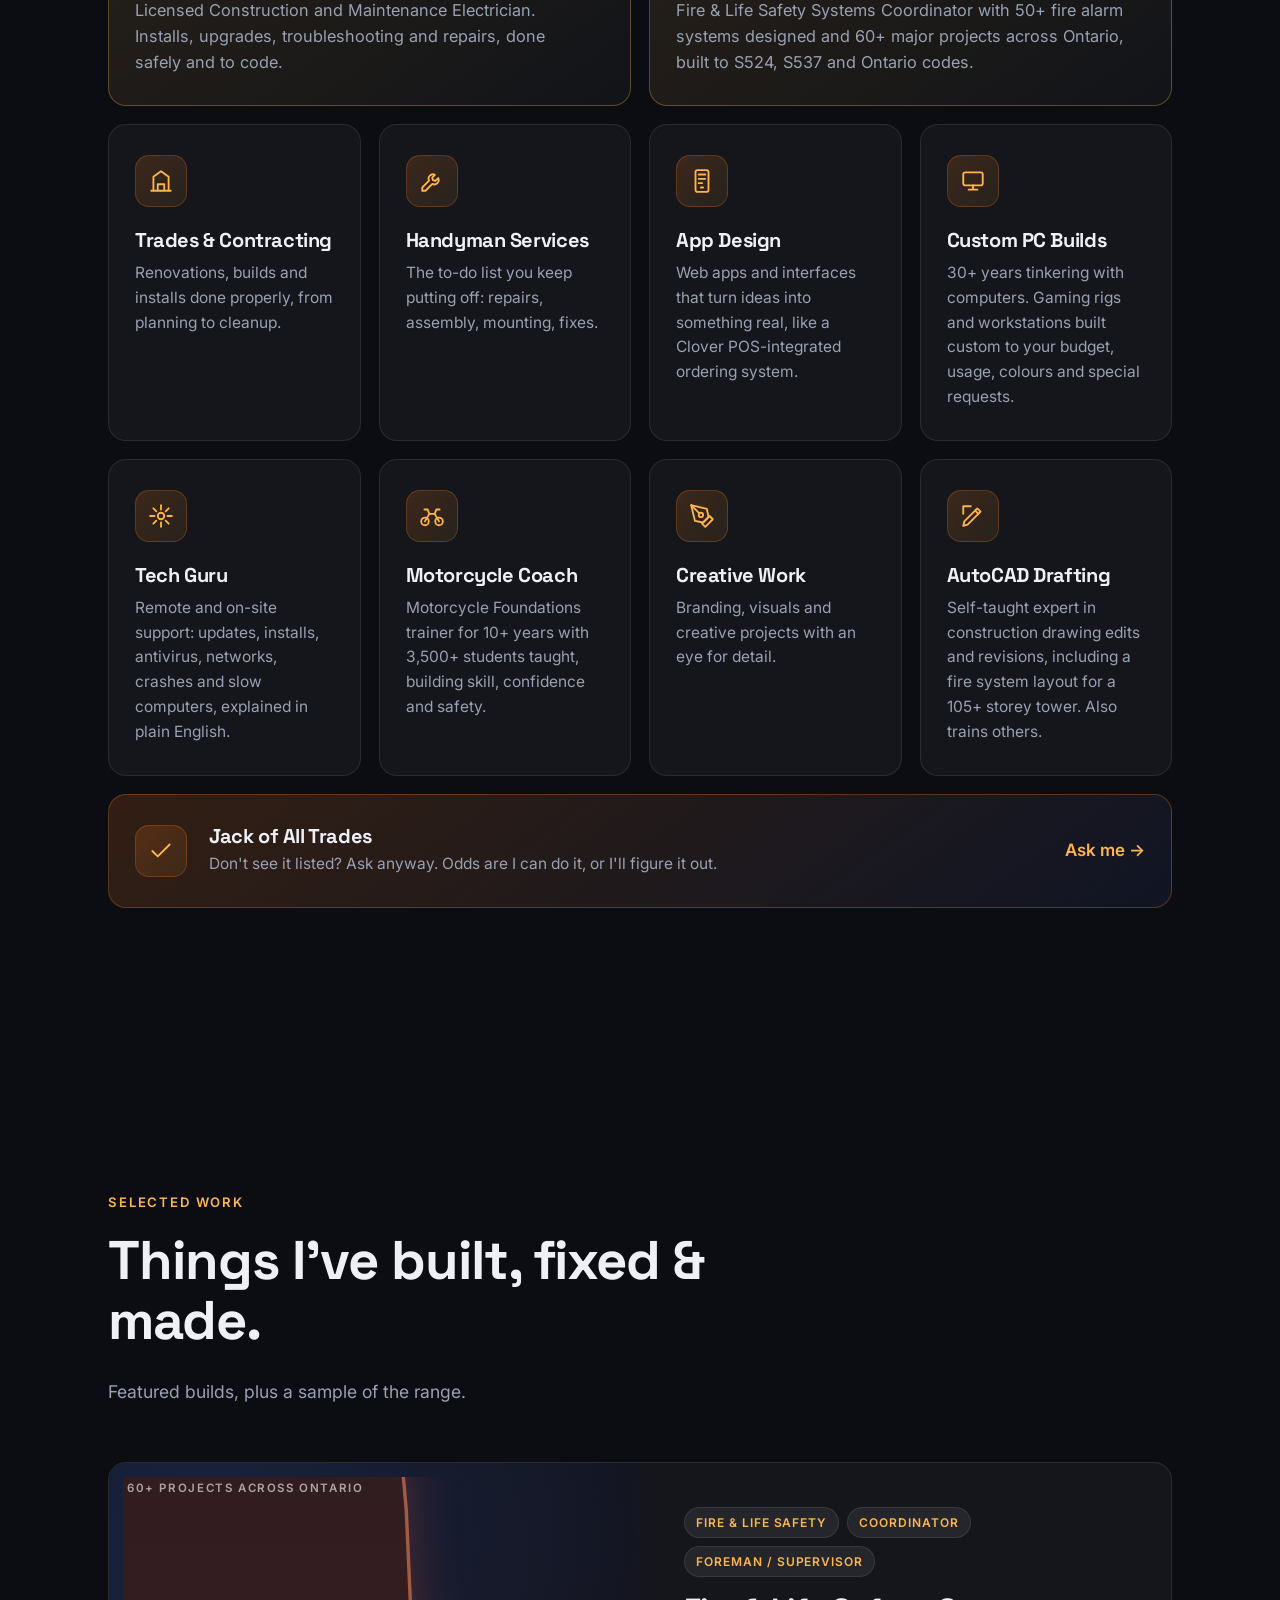
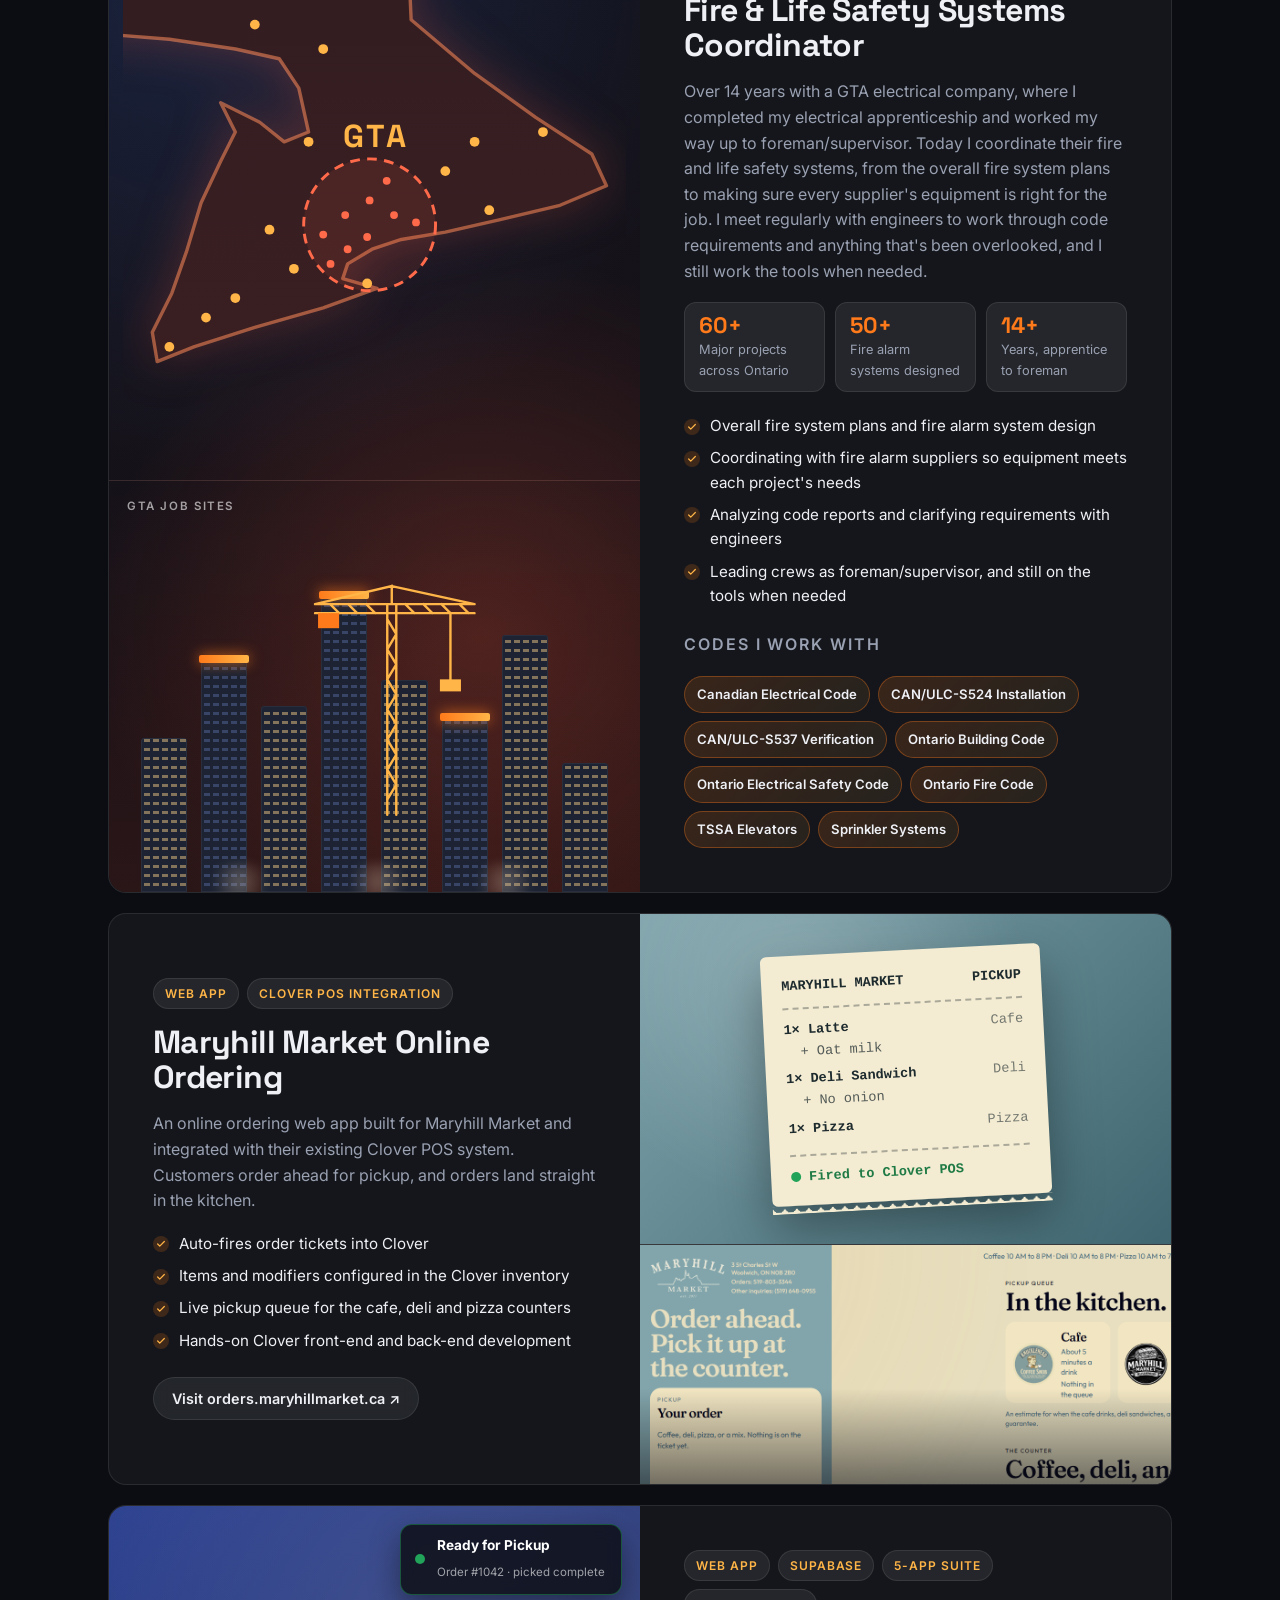
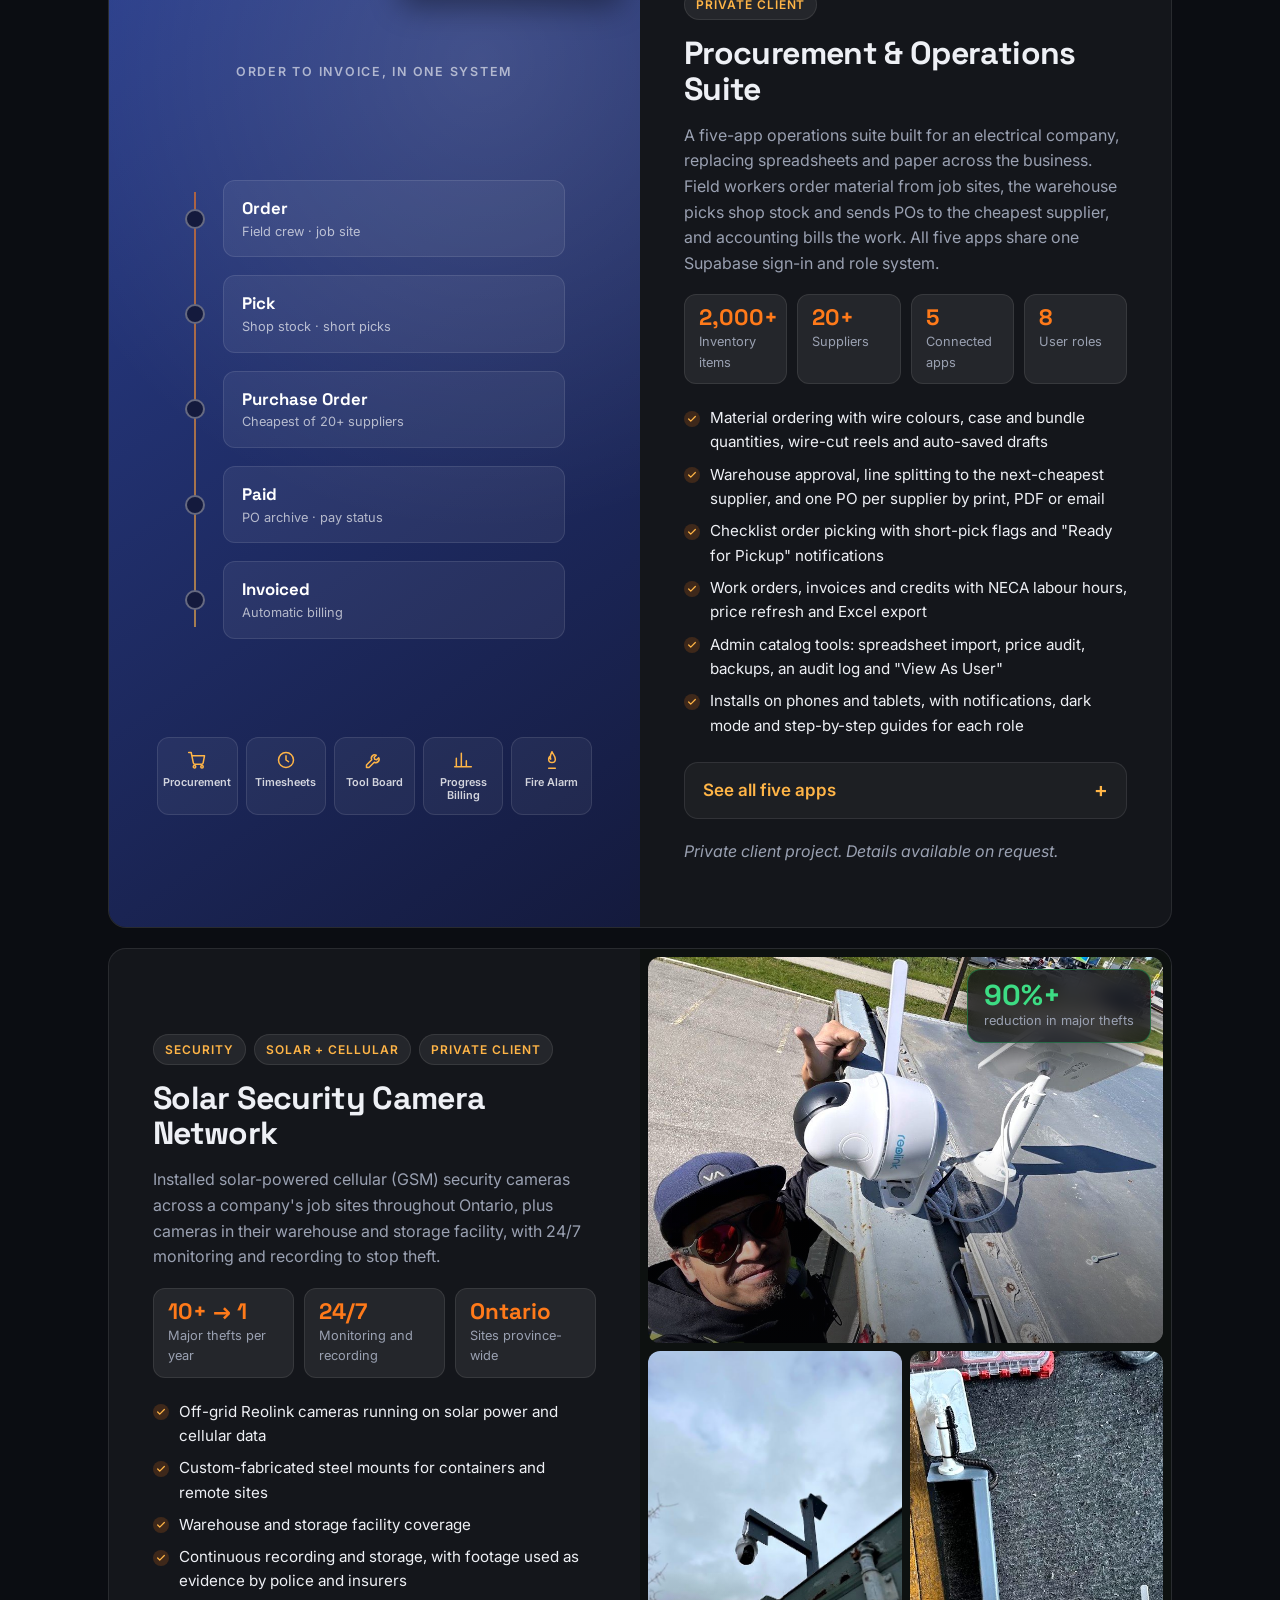
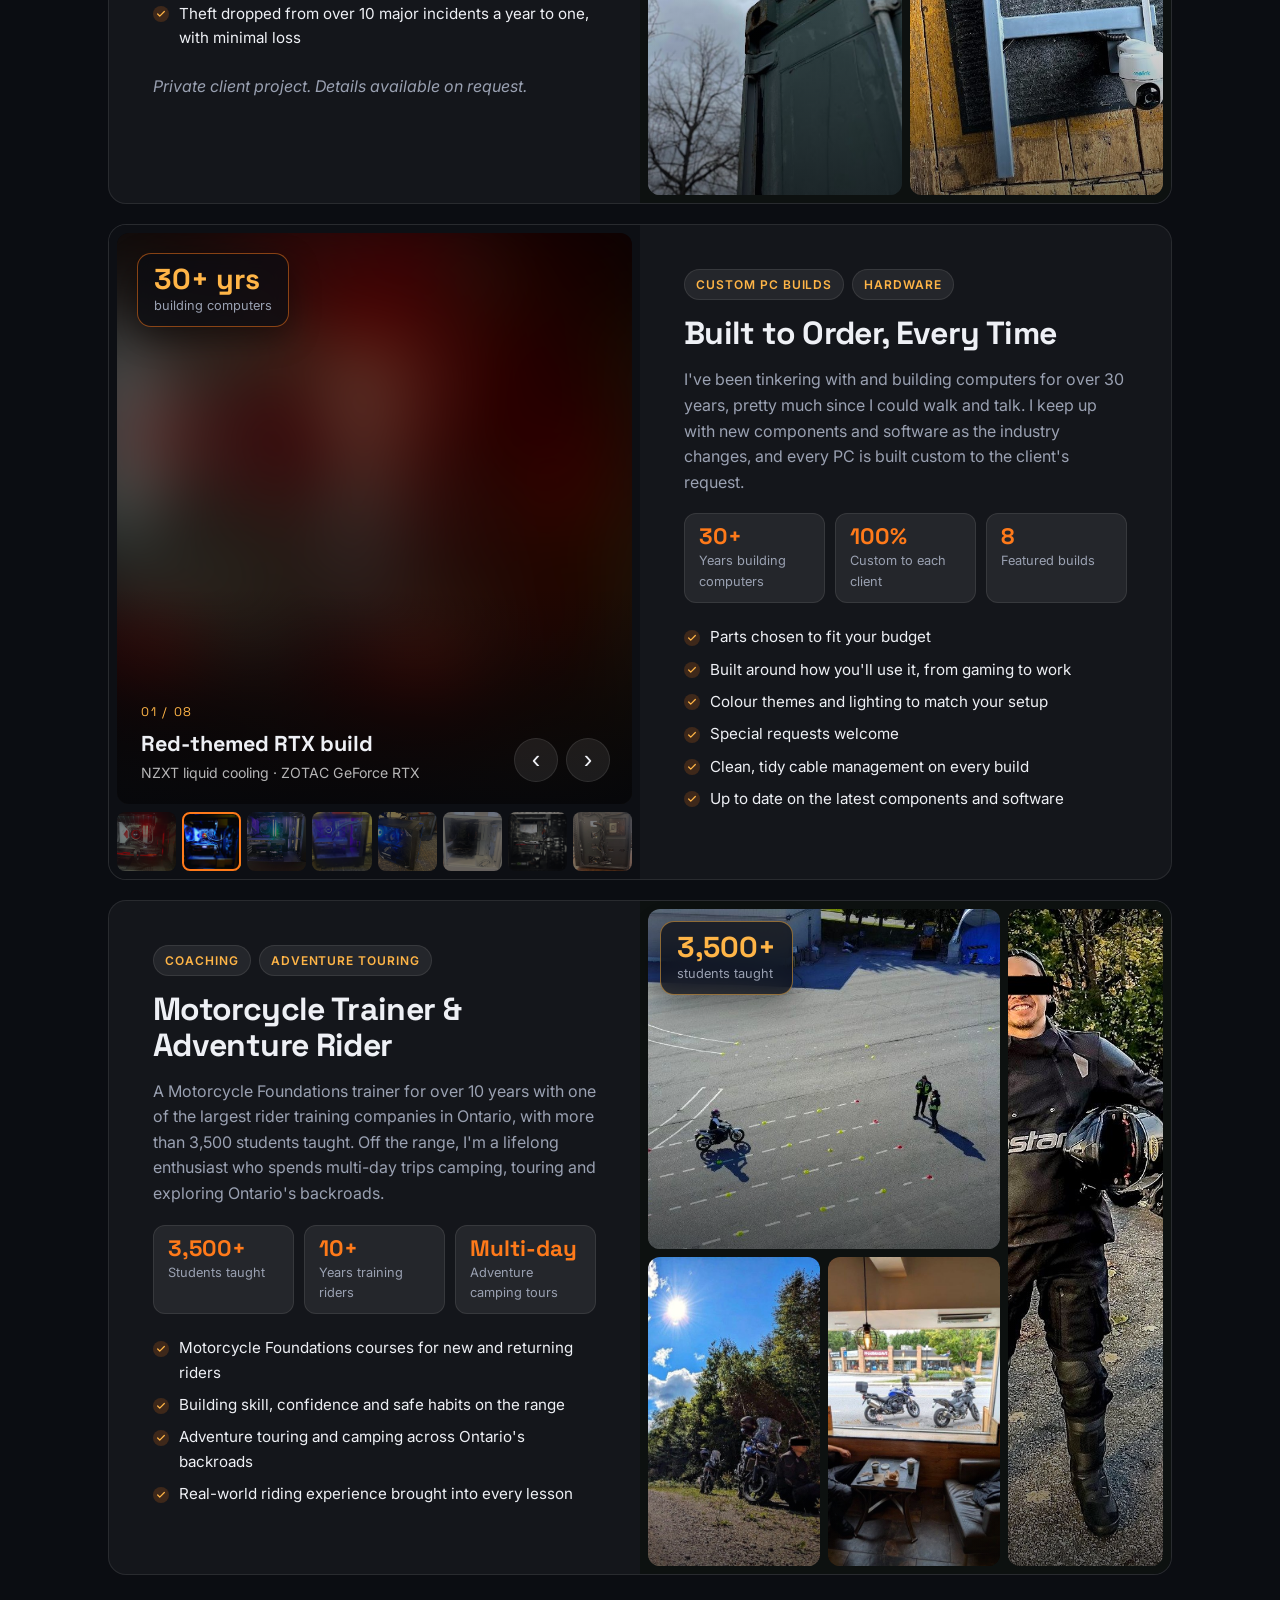
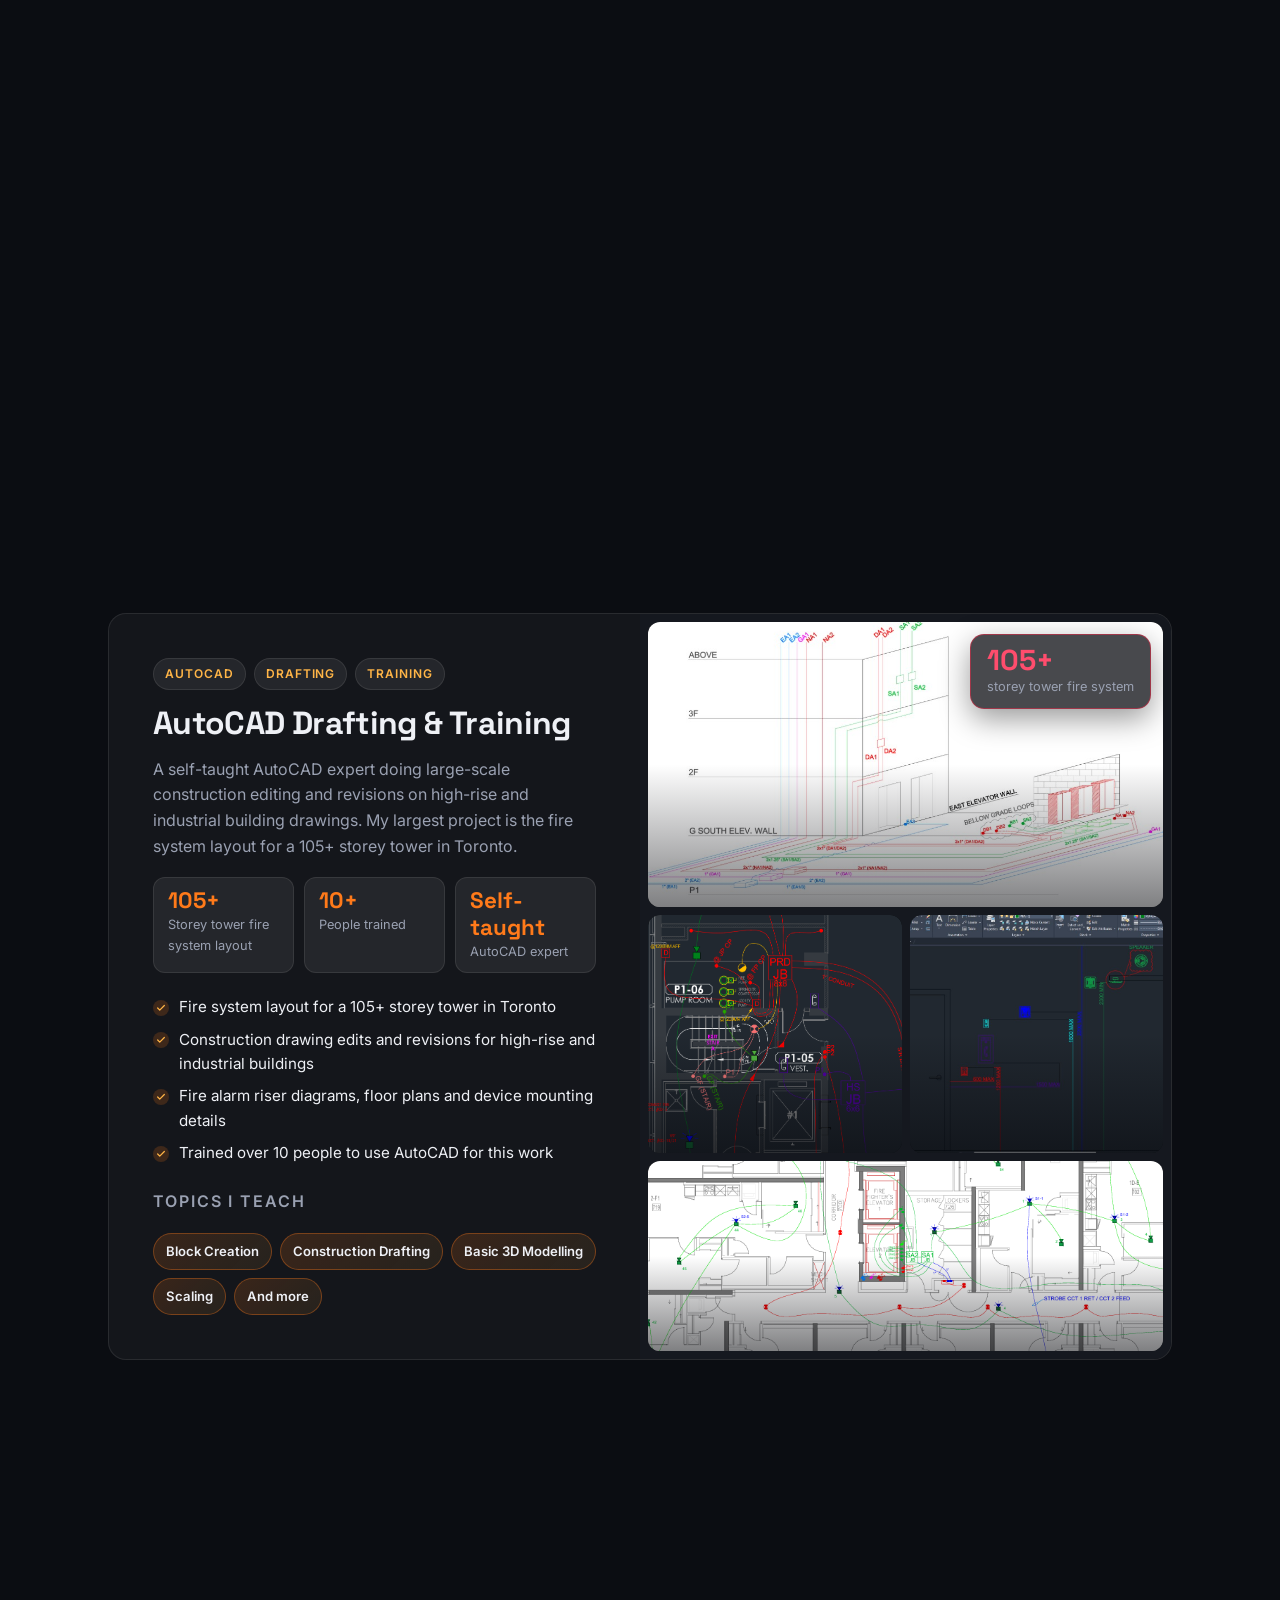
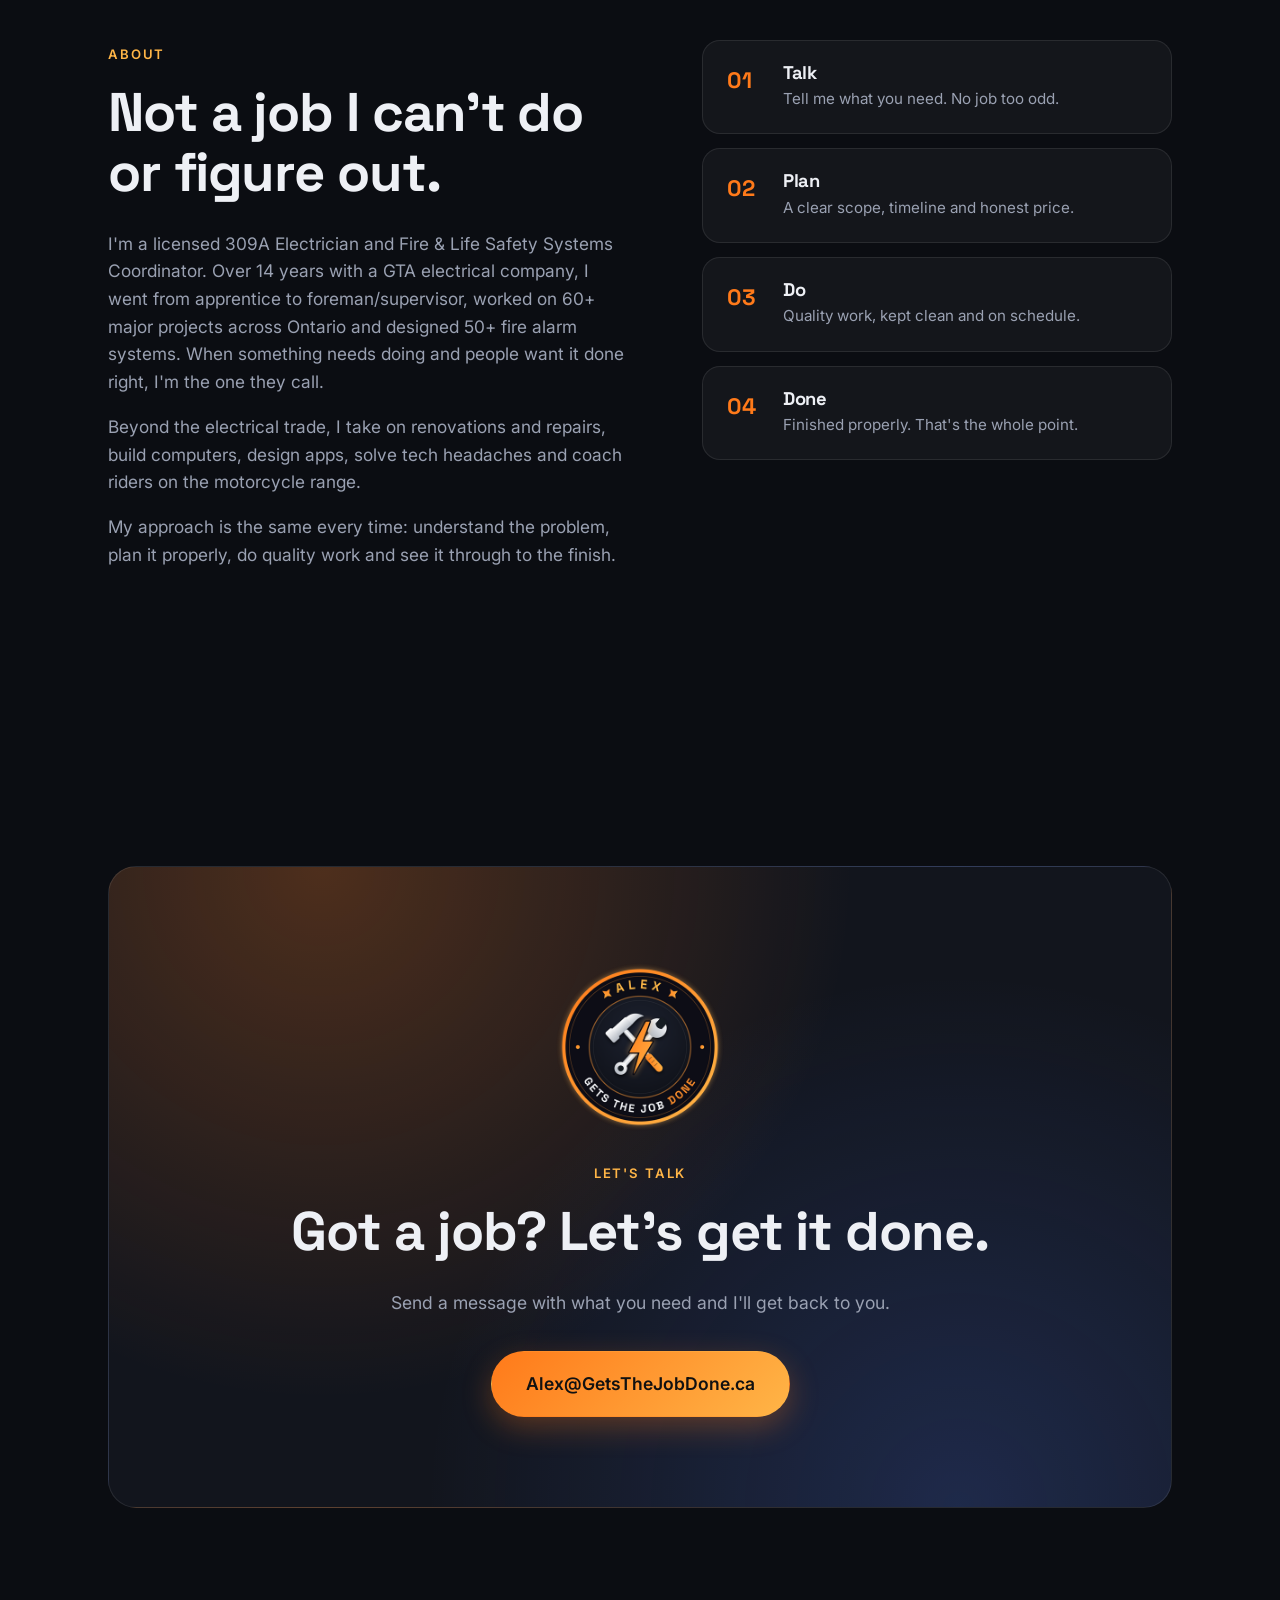
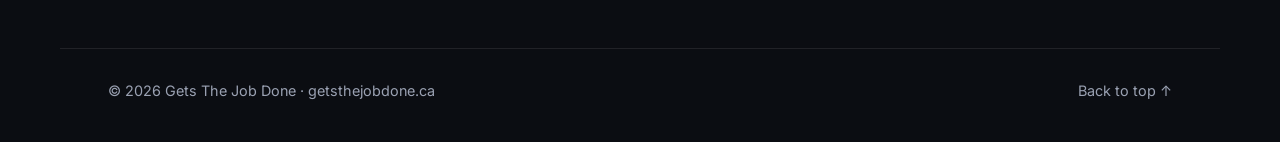
==== commit 2fa97487: "Sleeker nav logo and seal in contact section Co-authored-by: Cursor <cursoragent@cursor.com>" ====
--- a/index.html
+++ b/index.html
@@ -713,6 +713,7 @@
     <!-- CONTACT -->
     <section class="section contact" id="contact">
       <div class="contact-card reveal">
+        <img class="contact-seal" src="brand/seal-web.png" width="200" height="200" alt="Gets the Job Done seal: Alex" loading="lazy" />
         <p class="eyebrow">Let's talk</p>
         <h2>Got a job? Let's get it done.</h2>
         <p class="section-sub">Send a message with what you need and I'll get back to you.</p>
--- a/styles.css
+++ b/styles.css
@@ -157,17 +157,24 @@
 }
 
 .logo-mark {
-  display: grid;
-  place-items: center;
+  display: flex;
+  align-items: center;
+  gap: 14px;
   height: 36px;
-  padding: 0 11px;
-  border-radius: 10px;
-  background: linear-gradient(135deg, var(--accent), var(--accent-2));
-  color: #111;
   font-weight: 700;
   font-size: 0.95rem;
-  letter-spacing: 0.06em;
-  box-shadow: 0 6px 20px rgba(255,122,26,0.35);
+  letter-spacing: 0.22em;
+  background: linear-gradient(135deg, var(--accent), var(--accent-2));
+  -webkit-background-clip: text;
+  background-clip: text;
+  color: transparent;
+}
+
+.logo-mark::after {
+  content: "";
+  width: 1px;
+  height: 22px;
+  background: rgba(255, 255, 255, 0.22);
 }
 
 .nav-links {
@@ -1756,6 +1763,19 @@
     radial-gradient(circle at 80% 100%, rgba(79,124,255,0.2), transparent 50%),
     var(--bg-2);
   border: 1px solid var(--border);
+}
+
+.contact-seal {
+  display: block;
+  width: clamp(130px, 18vw, 180px);
+  height: auto;
+  margin: 0 auto 22px;
+  animation: sealFloat 6s ease-in-out infinite;
+}
+
+@keyframes sealFloat {
+  0%, 100% { transform: translateY(0); }
+  50% { transform: translateY(-8px); }
 }
 
 .contact-card h2 { max-width: 700px; margin-left: auto; margin-right: auto; }
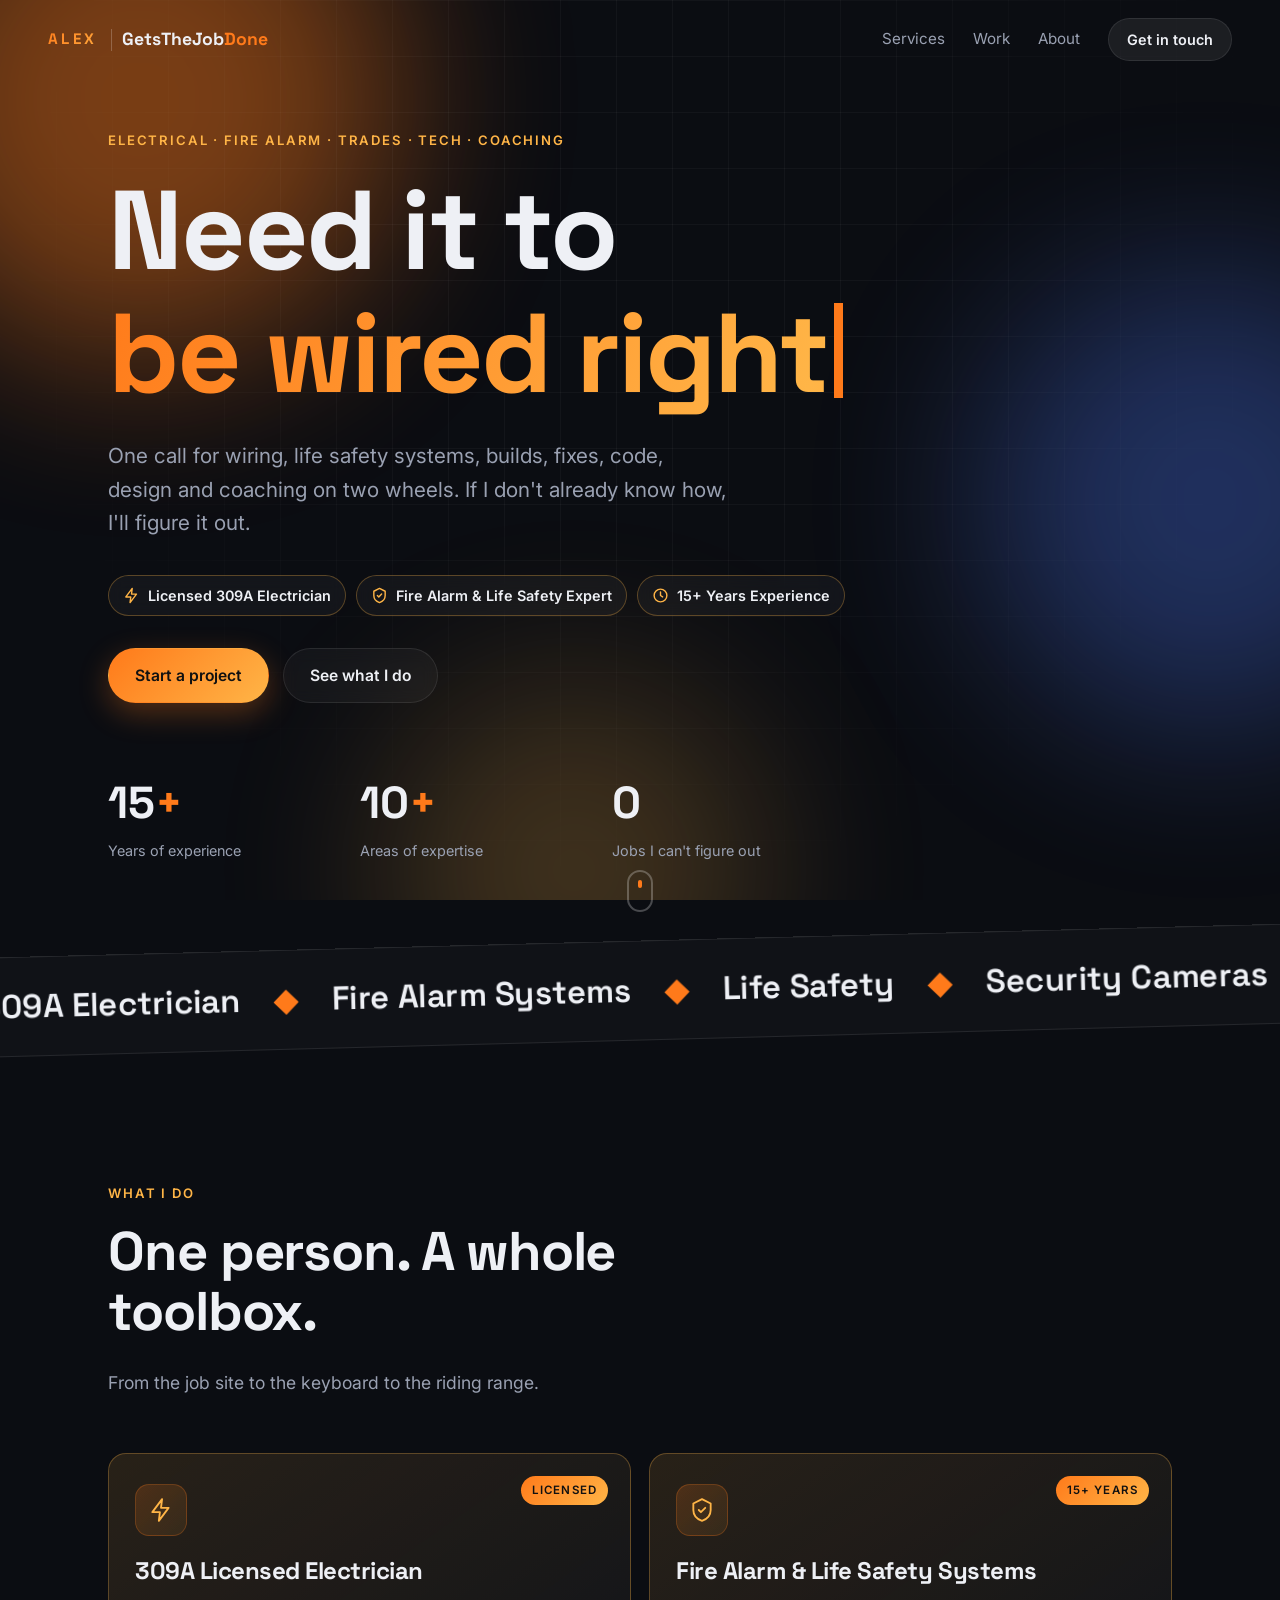
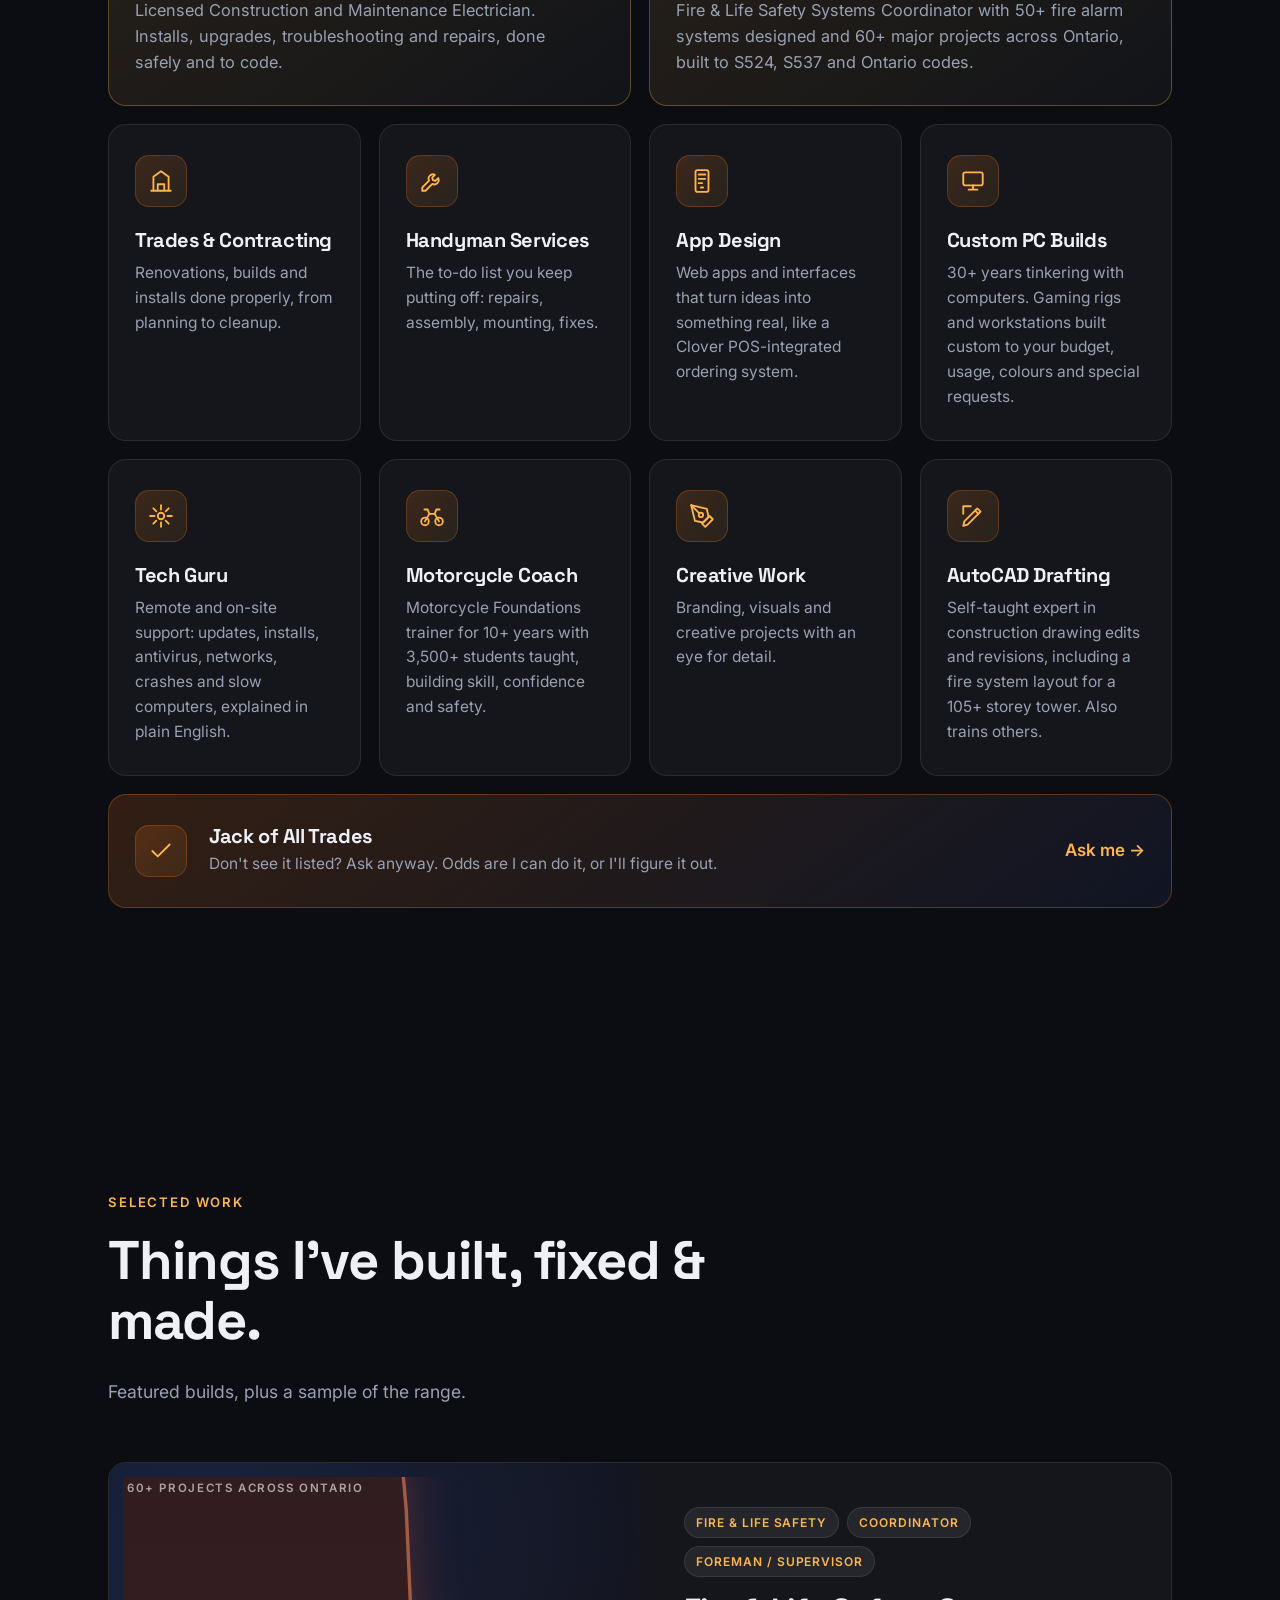
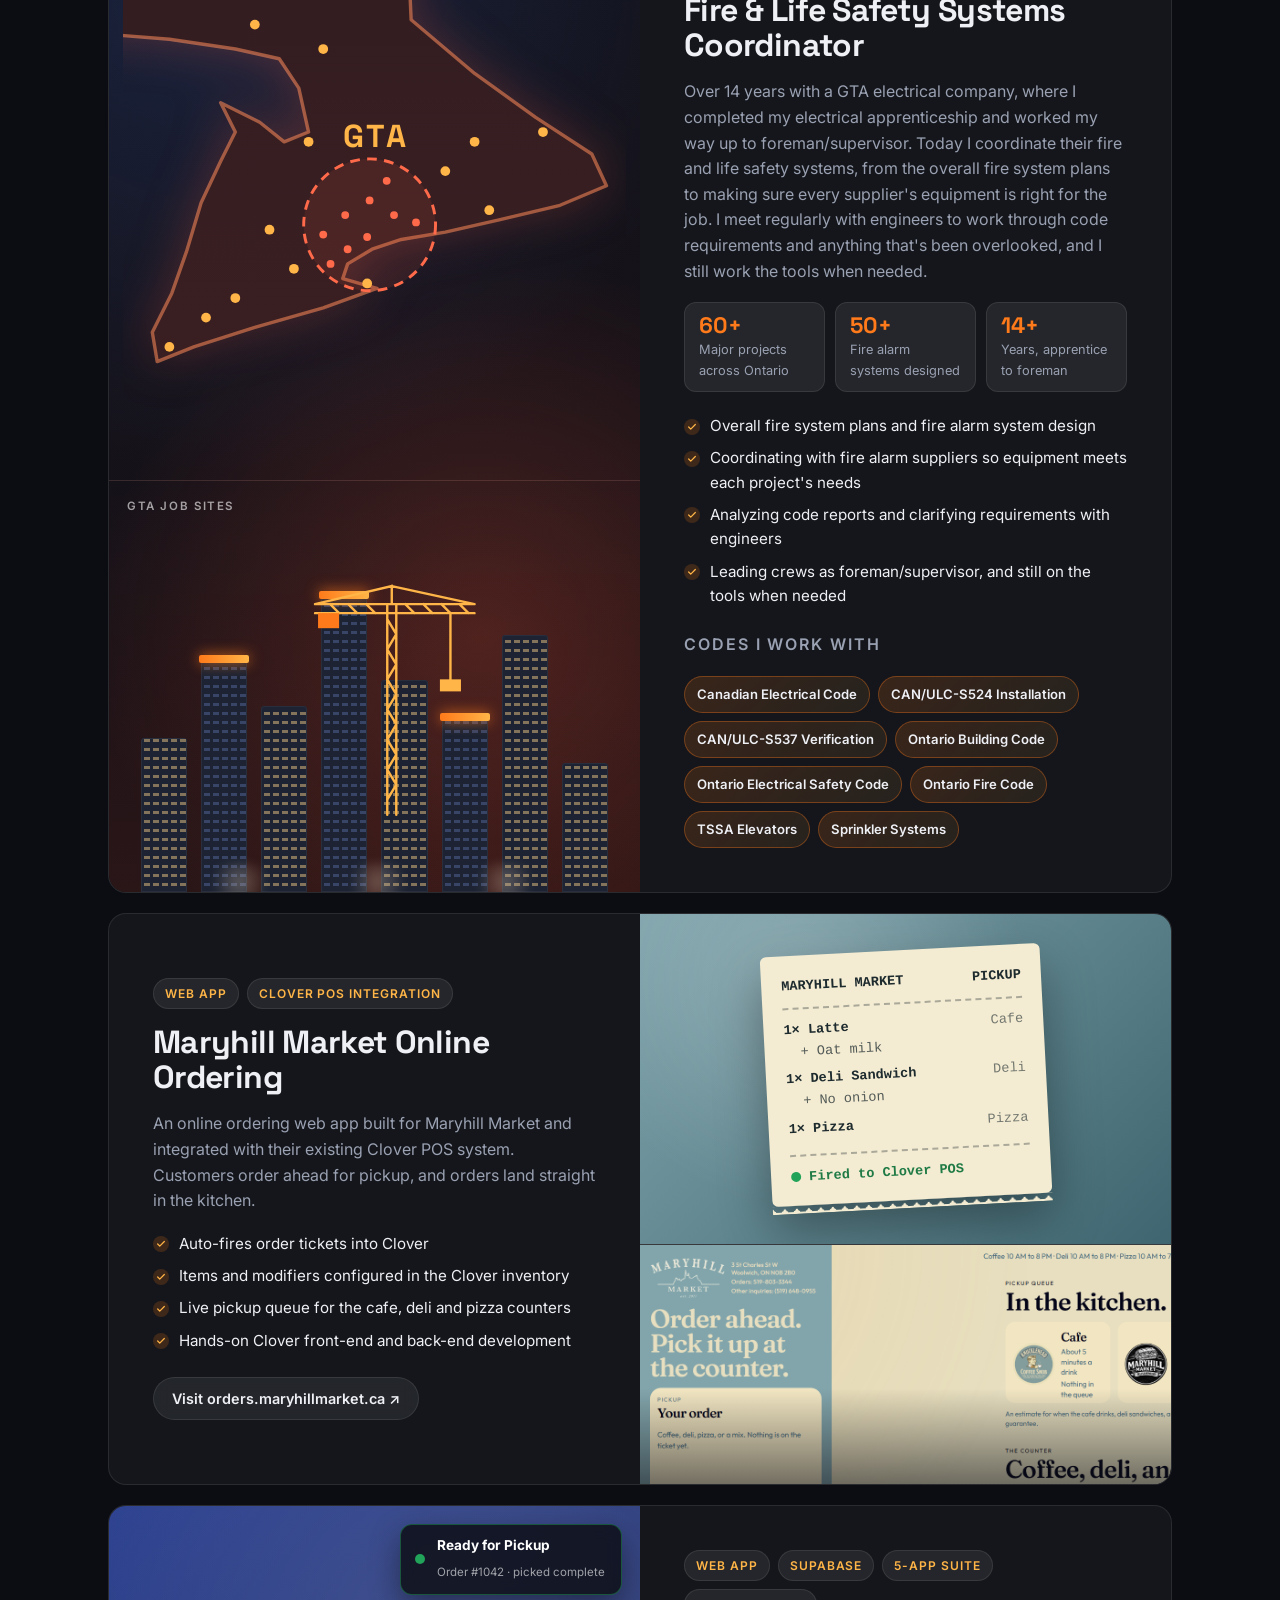
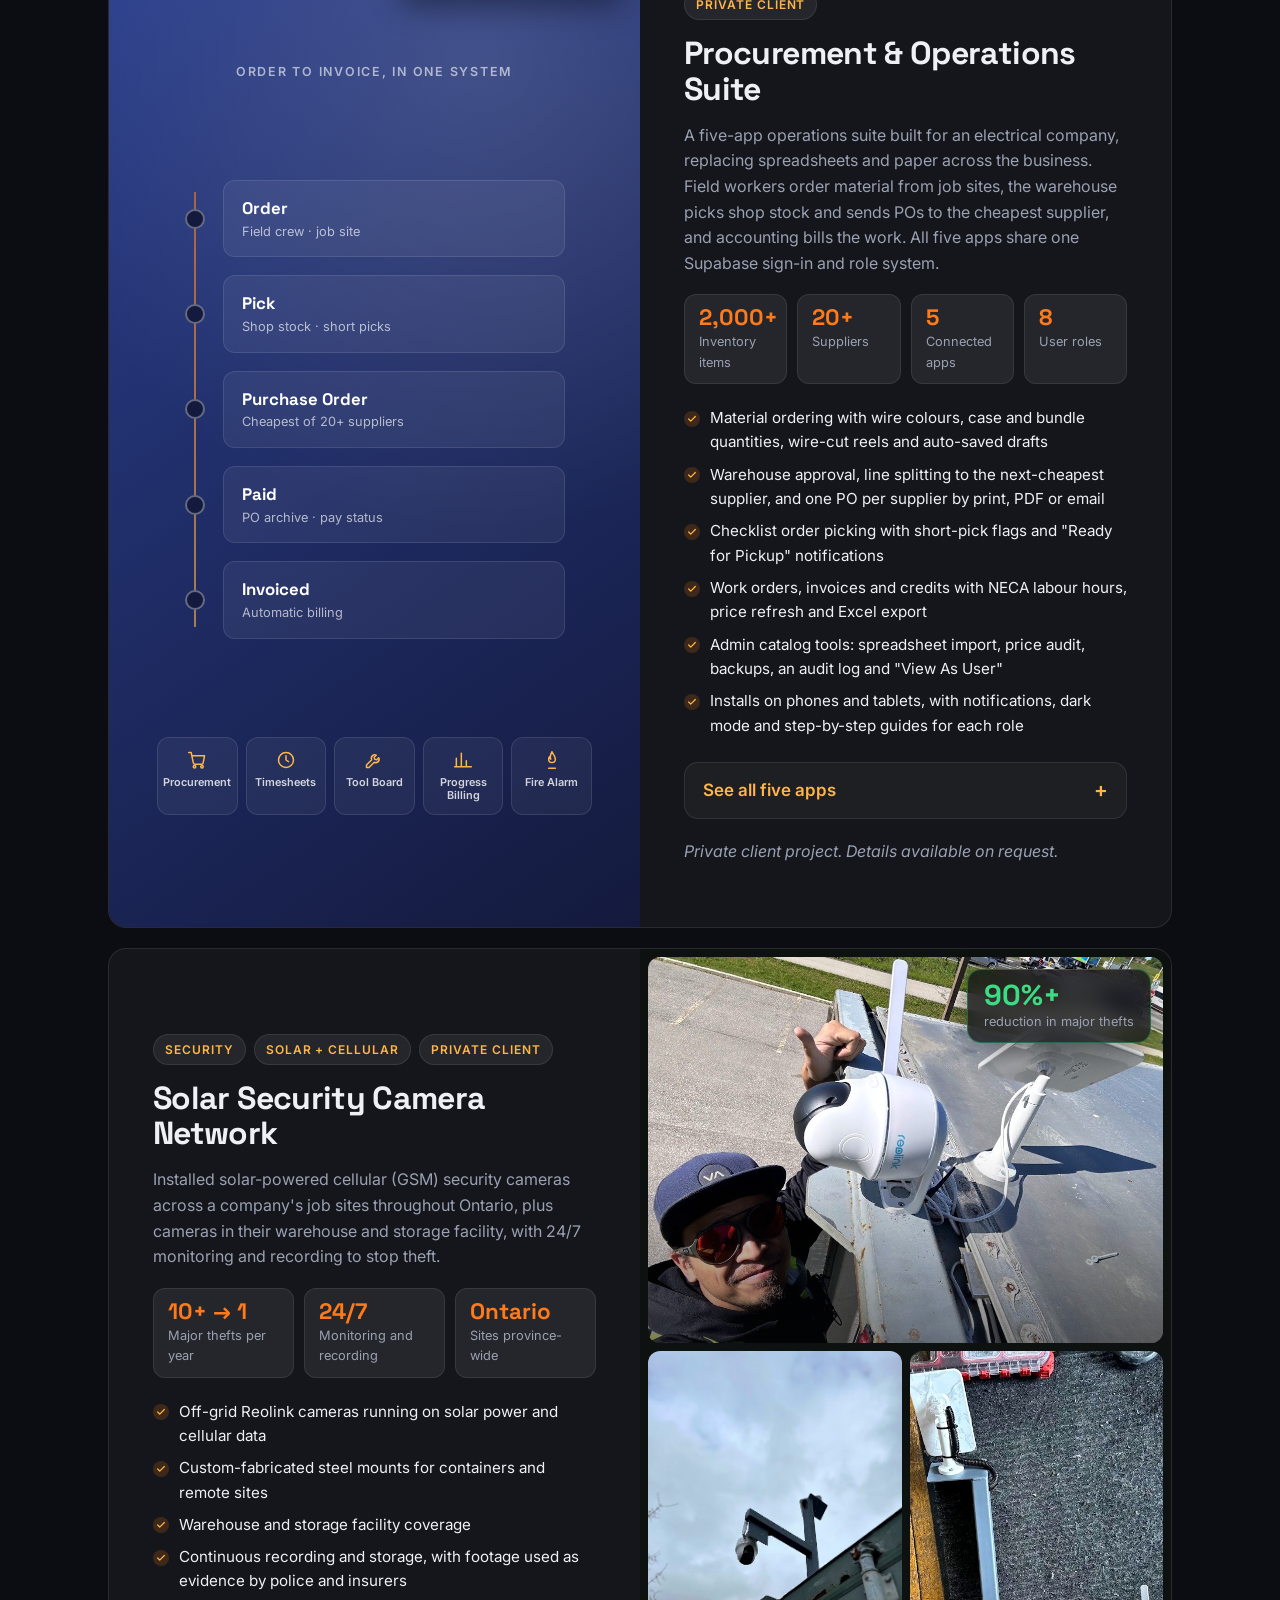
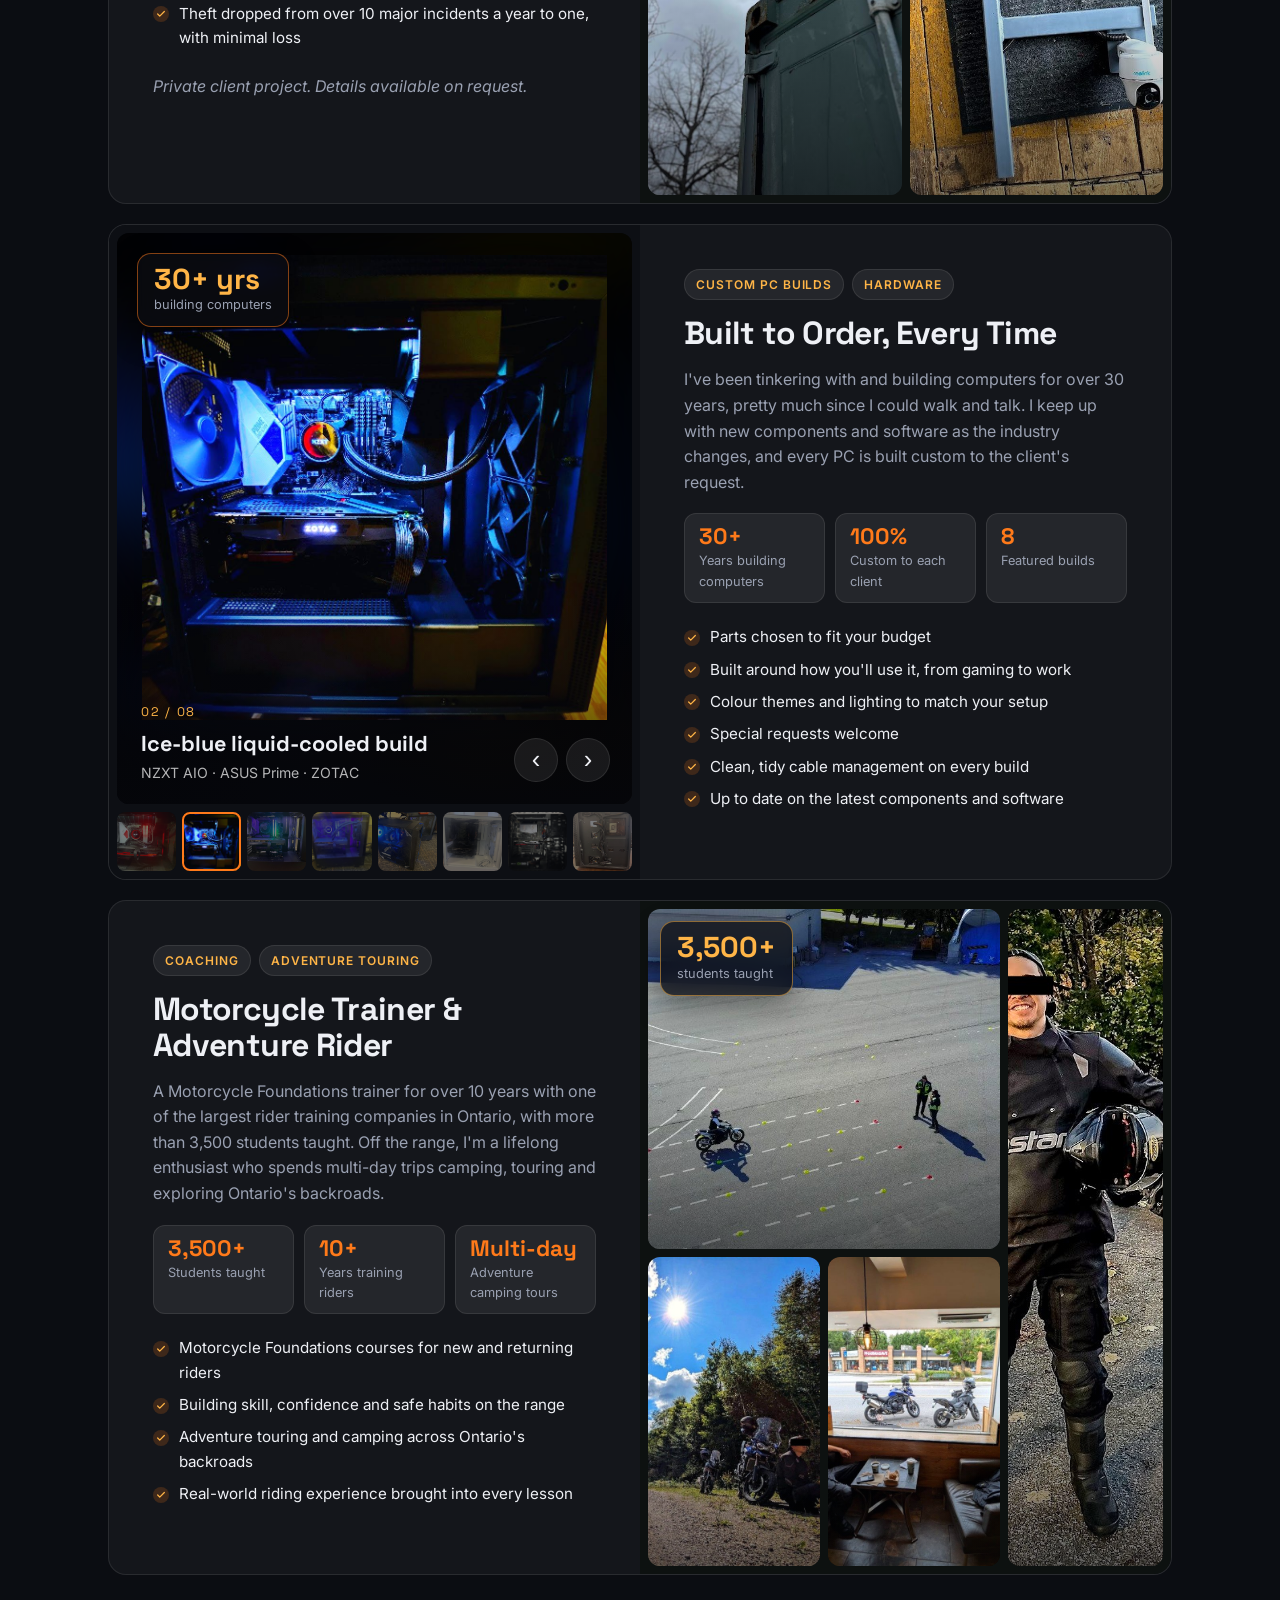
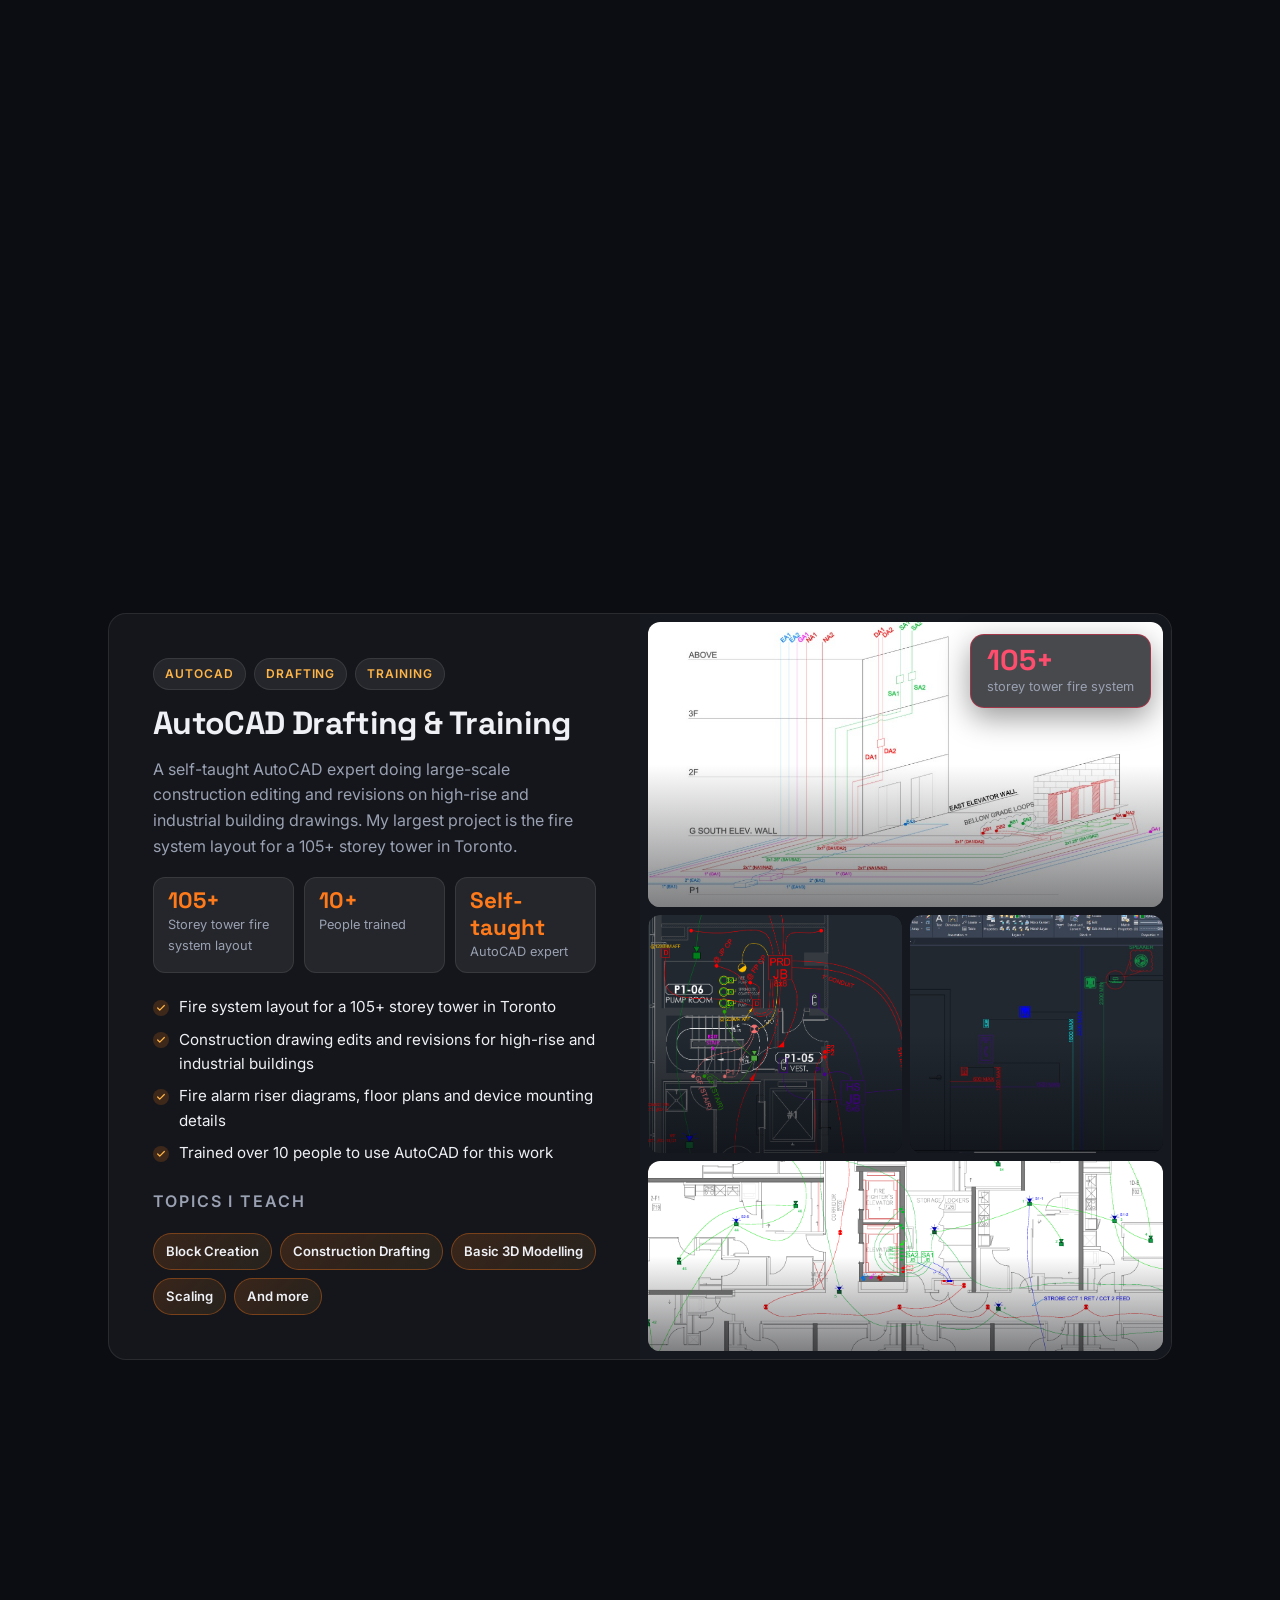
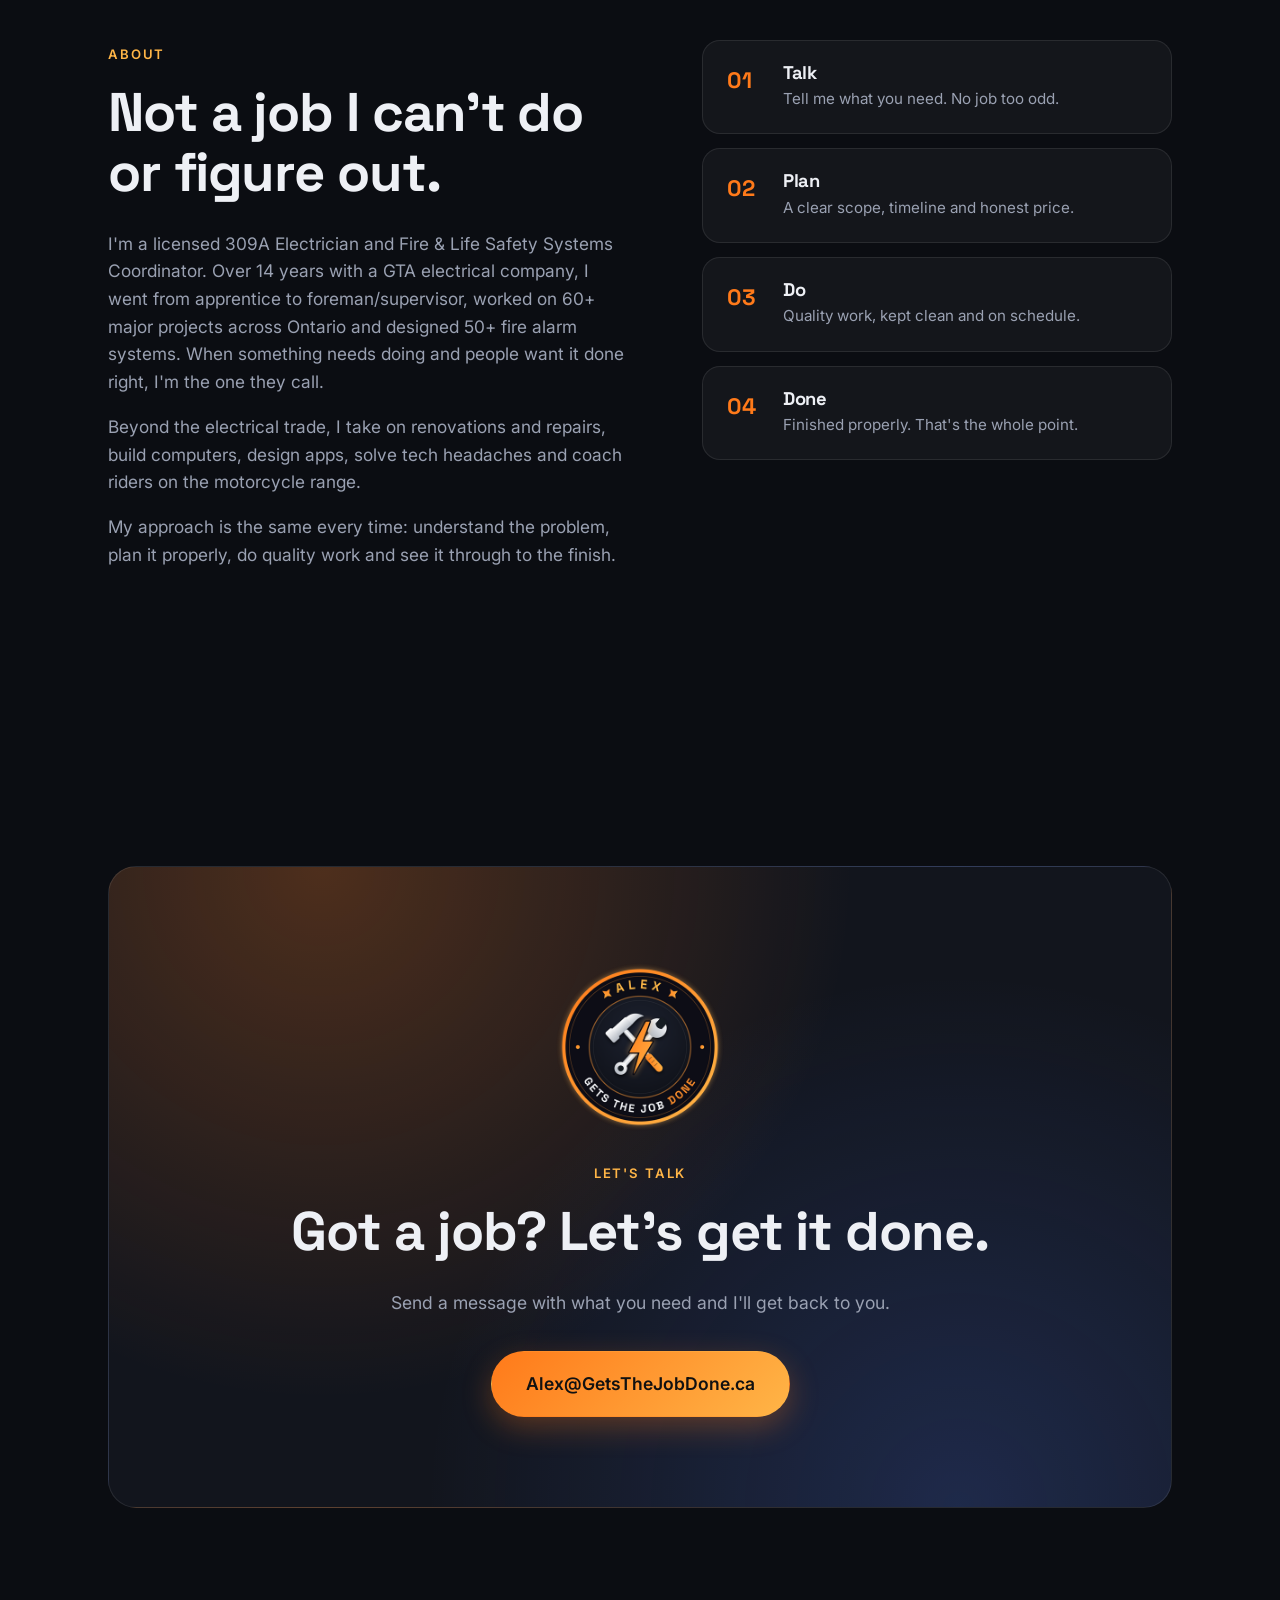
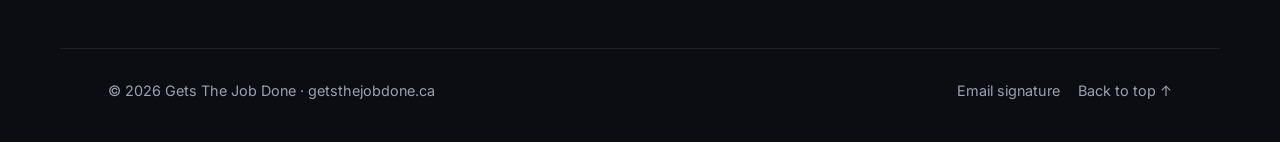
==== commit e936408c: "Add an Outlook signature you can copy and paste The page shows the seal signature and copies table H" ====
--- a/index.html
+++ b/index.html
@@ -734,7 +734,10 @@
 
   <footer class="footer">
     <p>&copy; <span id="year"></span> Gets The Job Done &middot; getsthejobdone.ca</p>
-    <a href="#top">Back to top &uarr;</a>
+    <span class="footer-links">
+      <a href="signature.html">Email signature</a>
+      <a href="#top">Back to top &uarr;</a>
+    </span>
   </footer>
 
   <script src="script.js"></script>
--- a/styles.css
+++ b/styles.css
@@ -1795,6 +1795,7 @@
   border-top: 1px solid var(--border);
 }
 .footer p { margin: 0; }
+.footer-links { display: flex; gap: 18px; flex-wrap: wrap; }
 .footer a:hover { color: var(--accent); }
 
 /* ---------- Reveal on scroll ---------- */
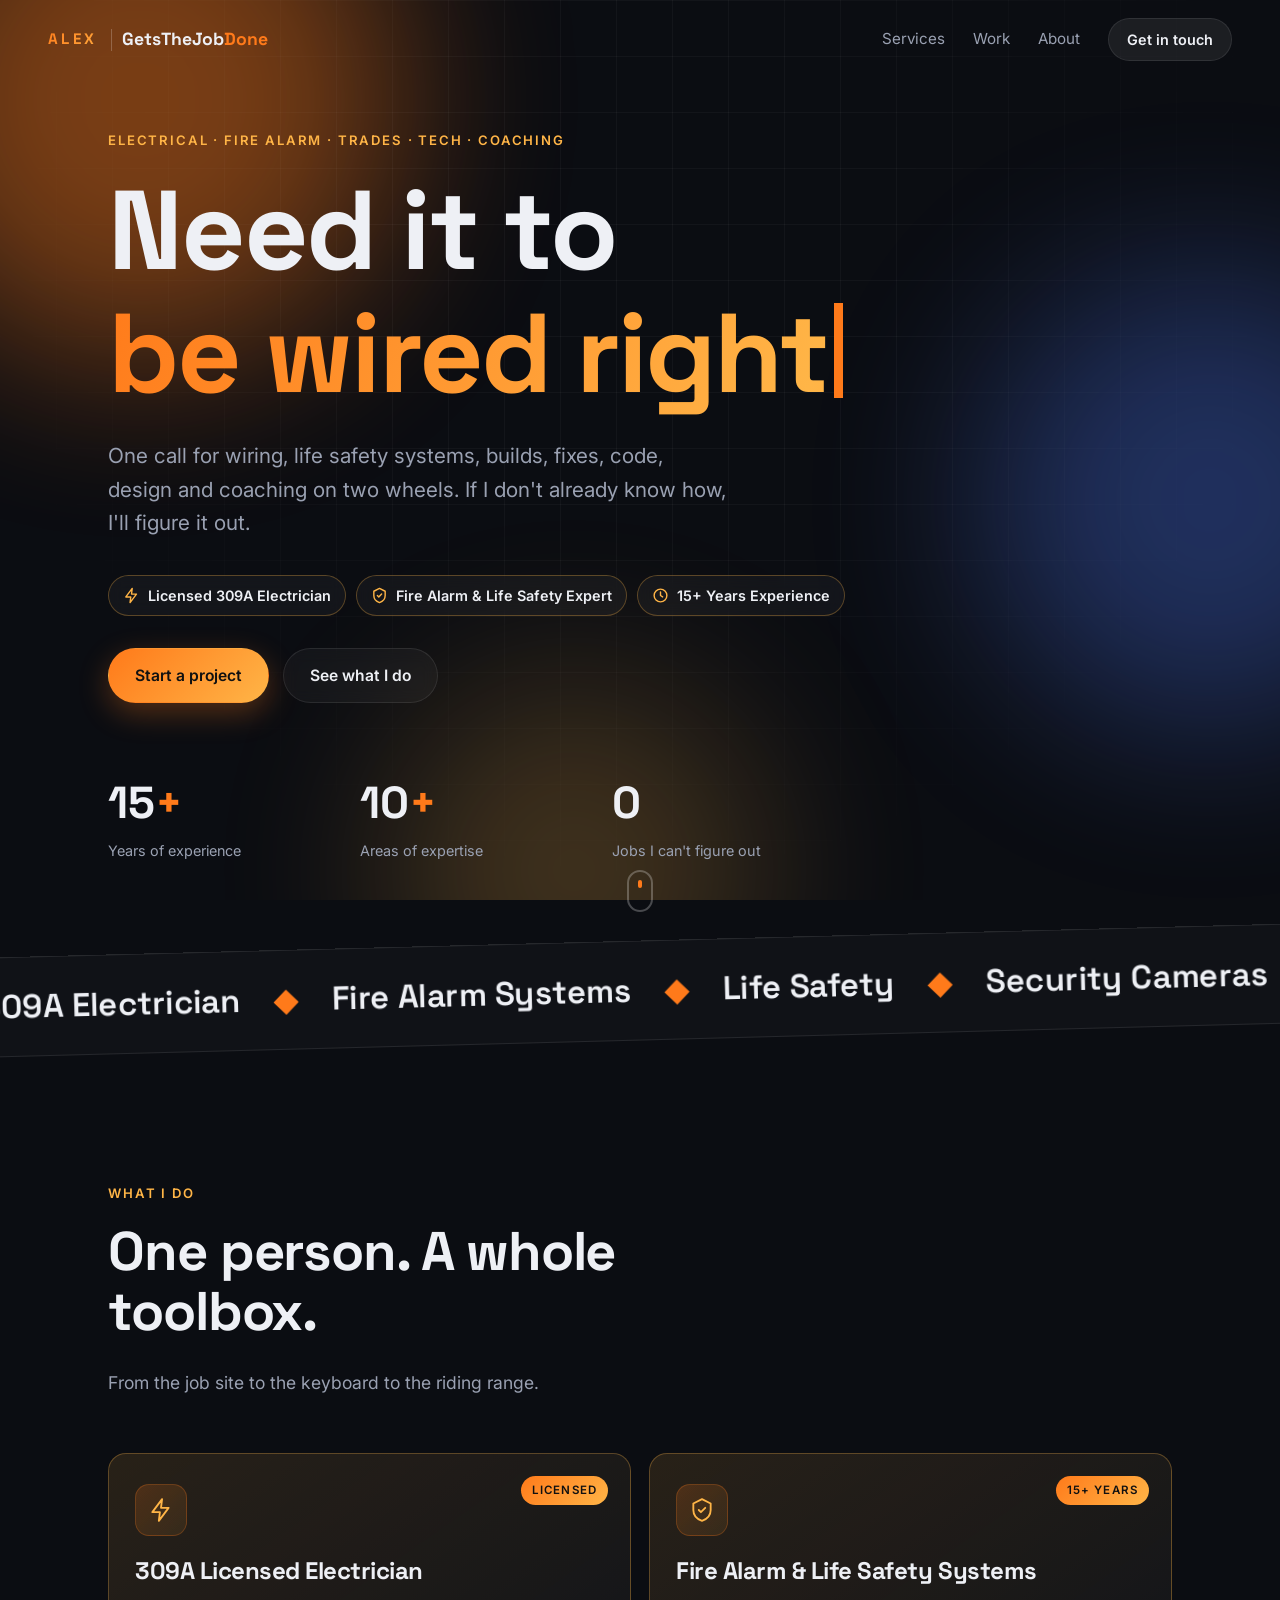
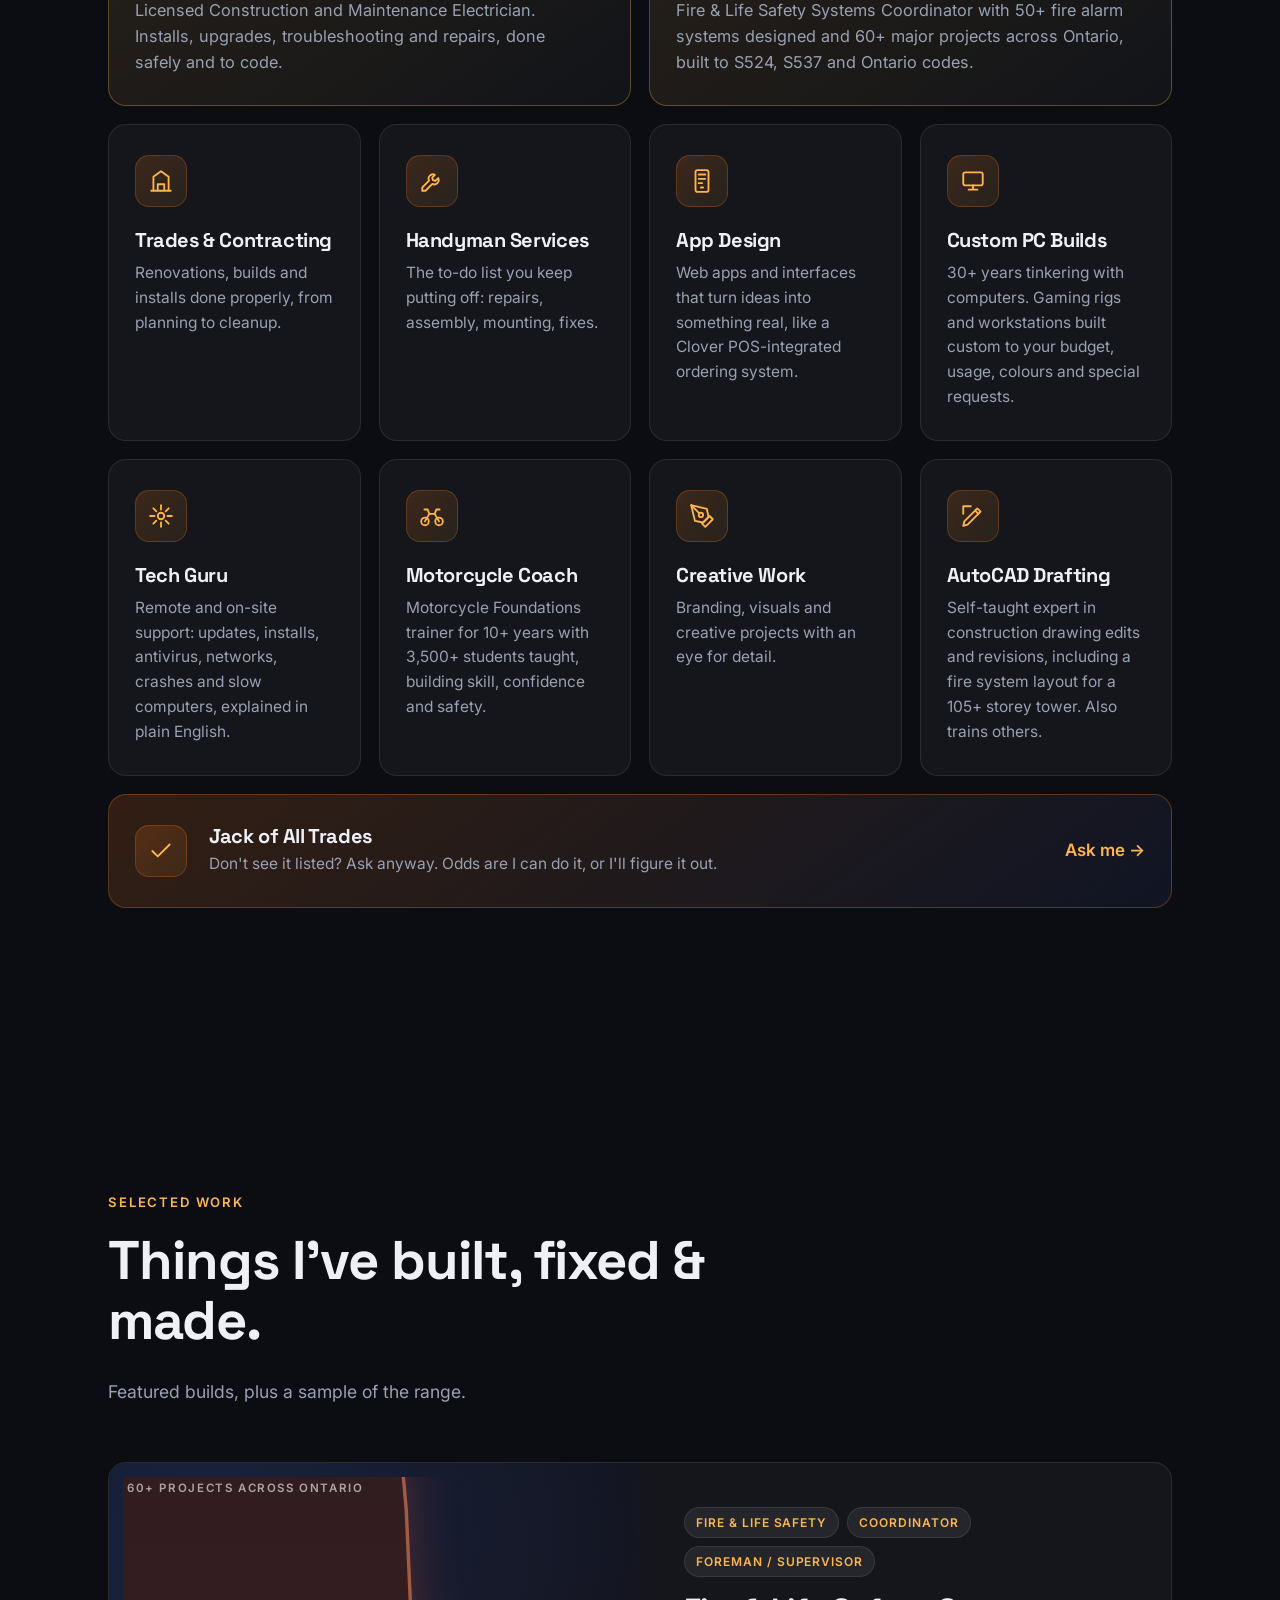
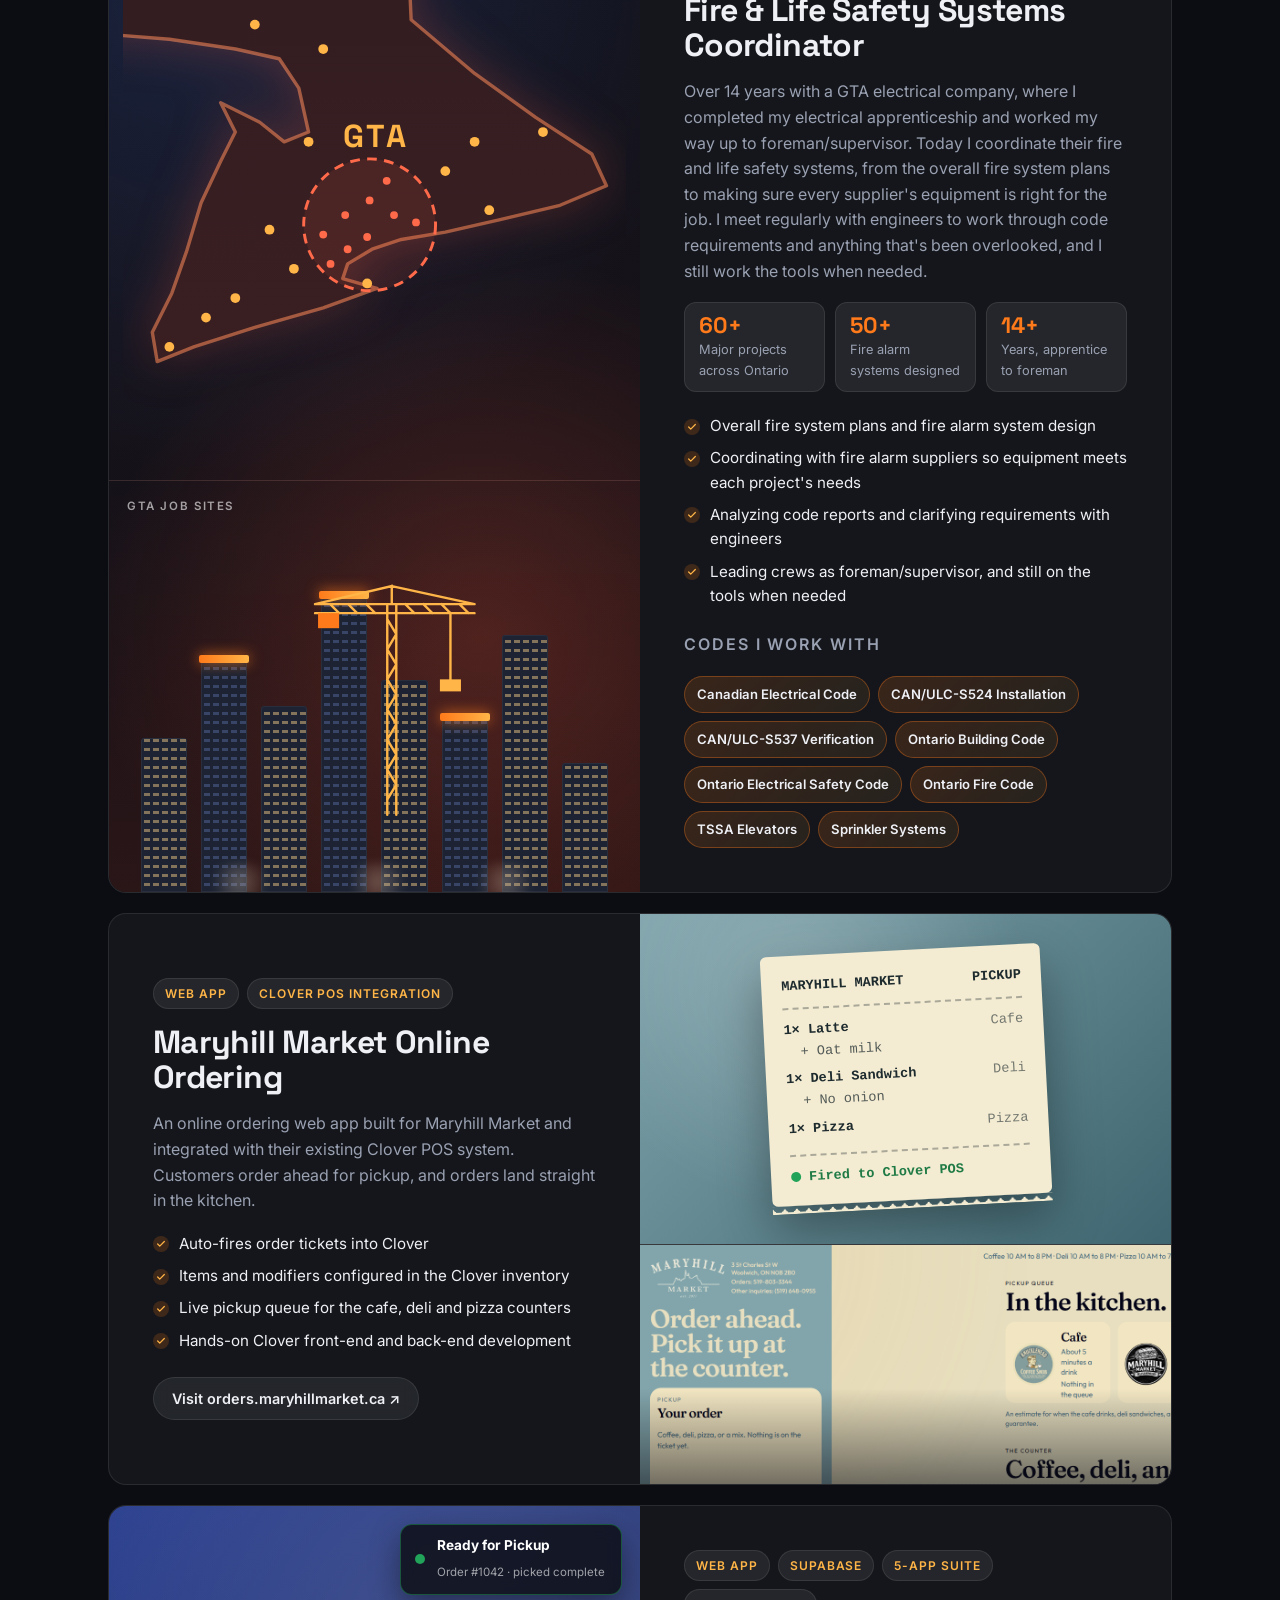
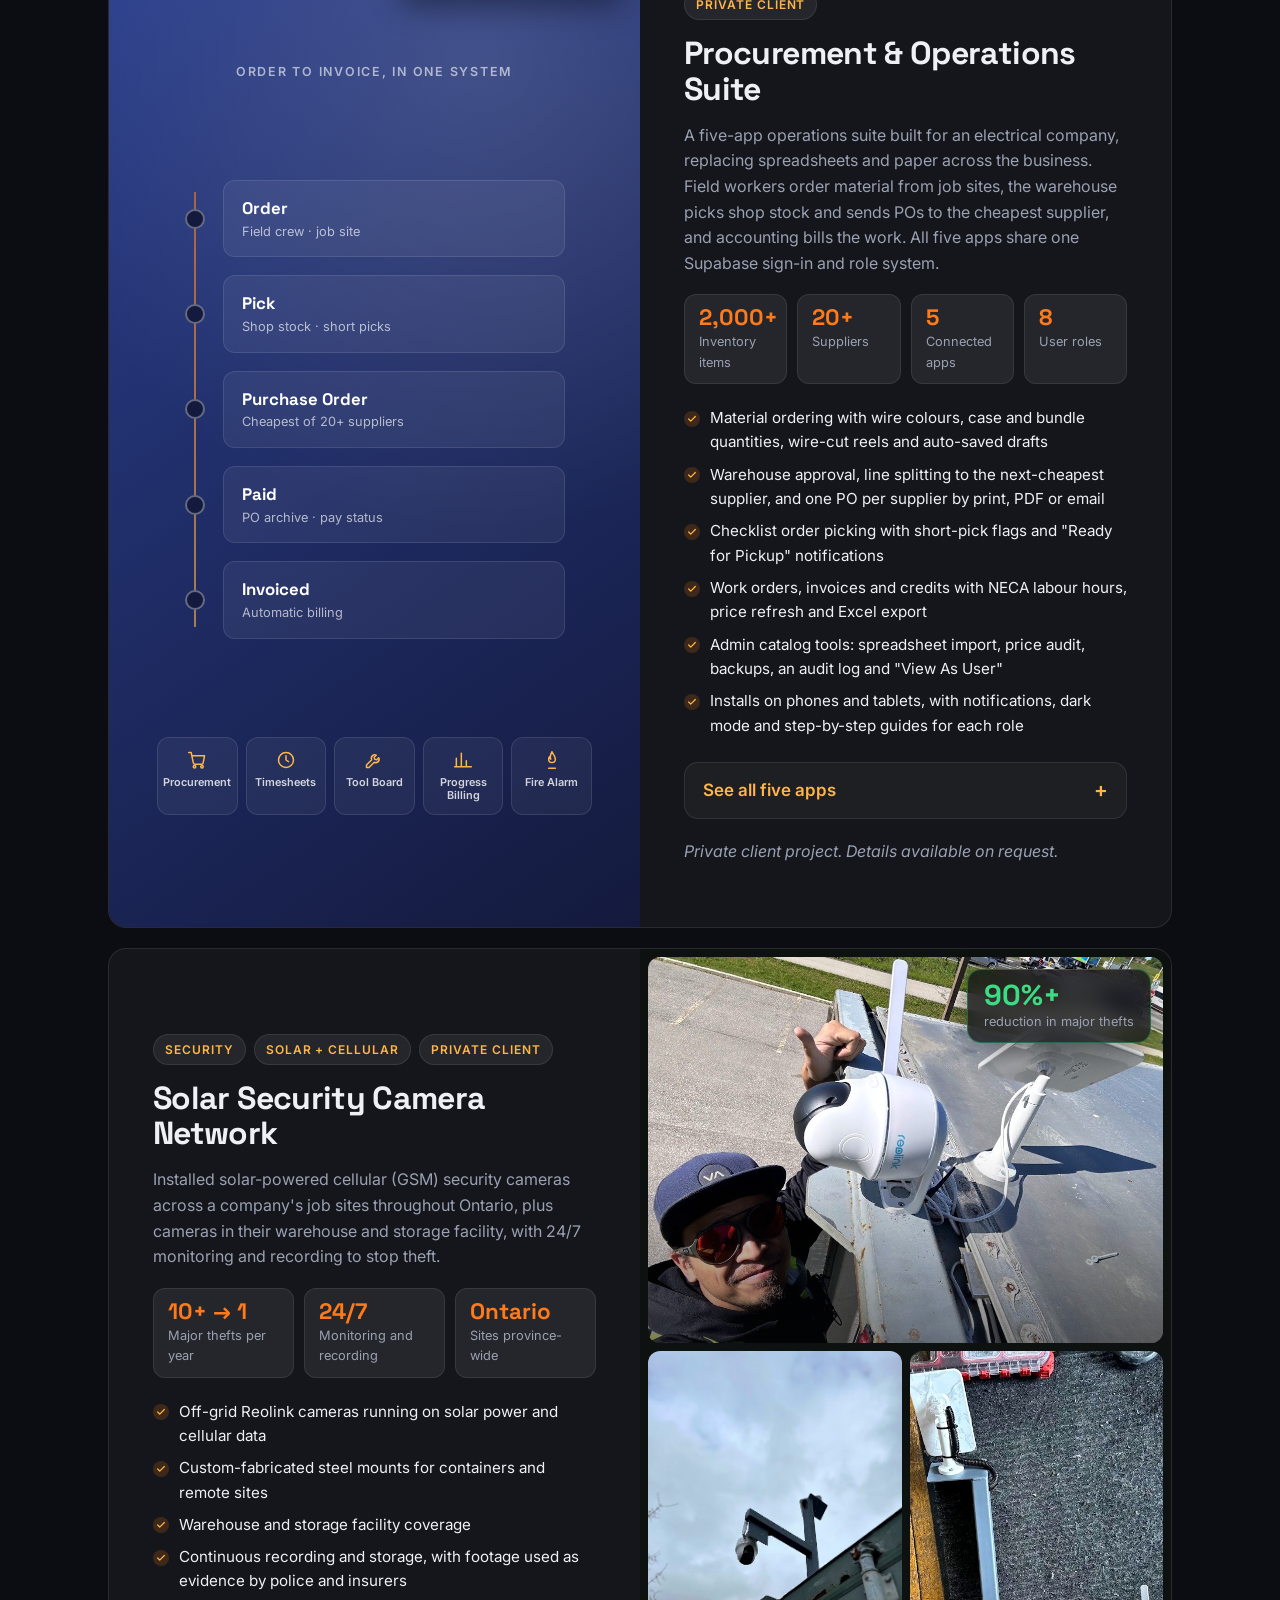
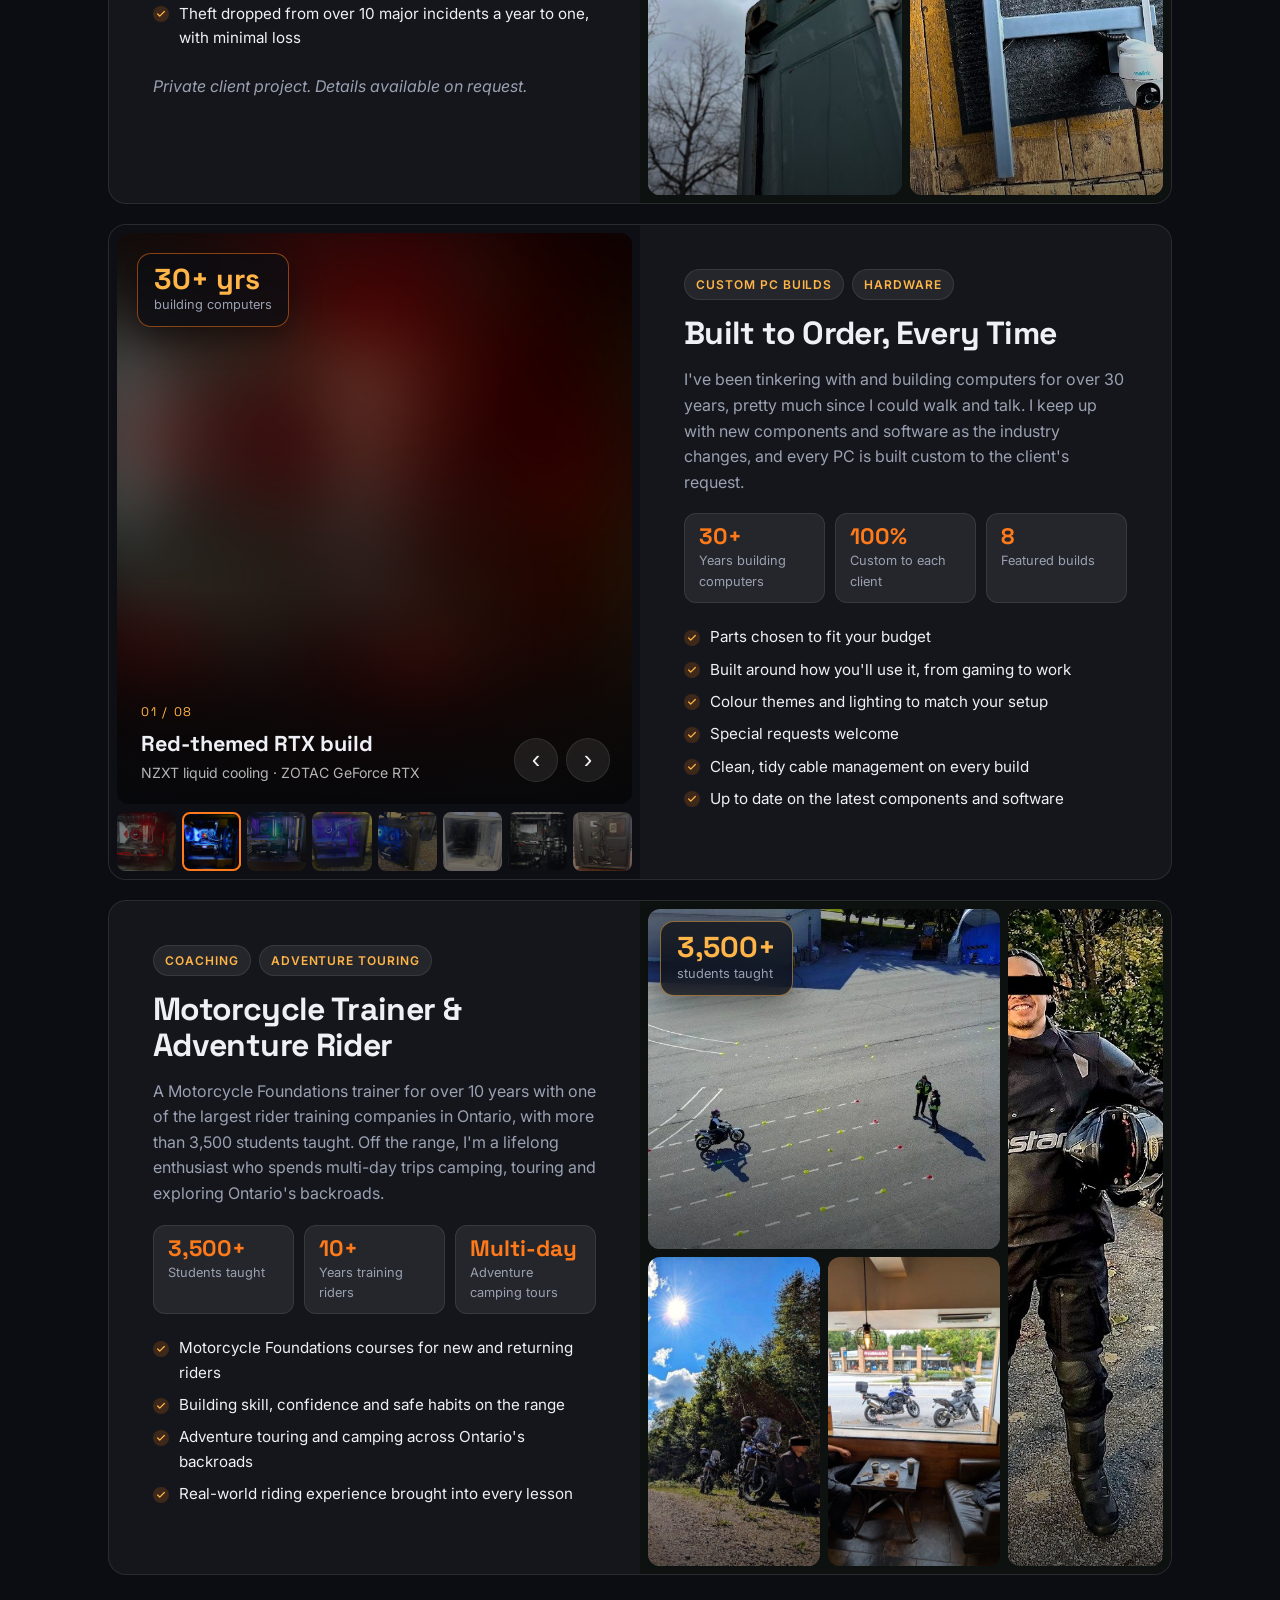
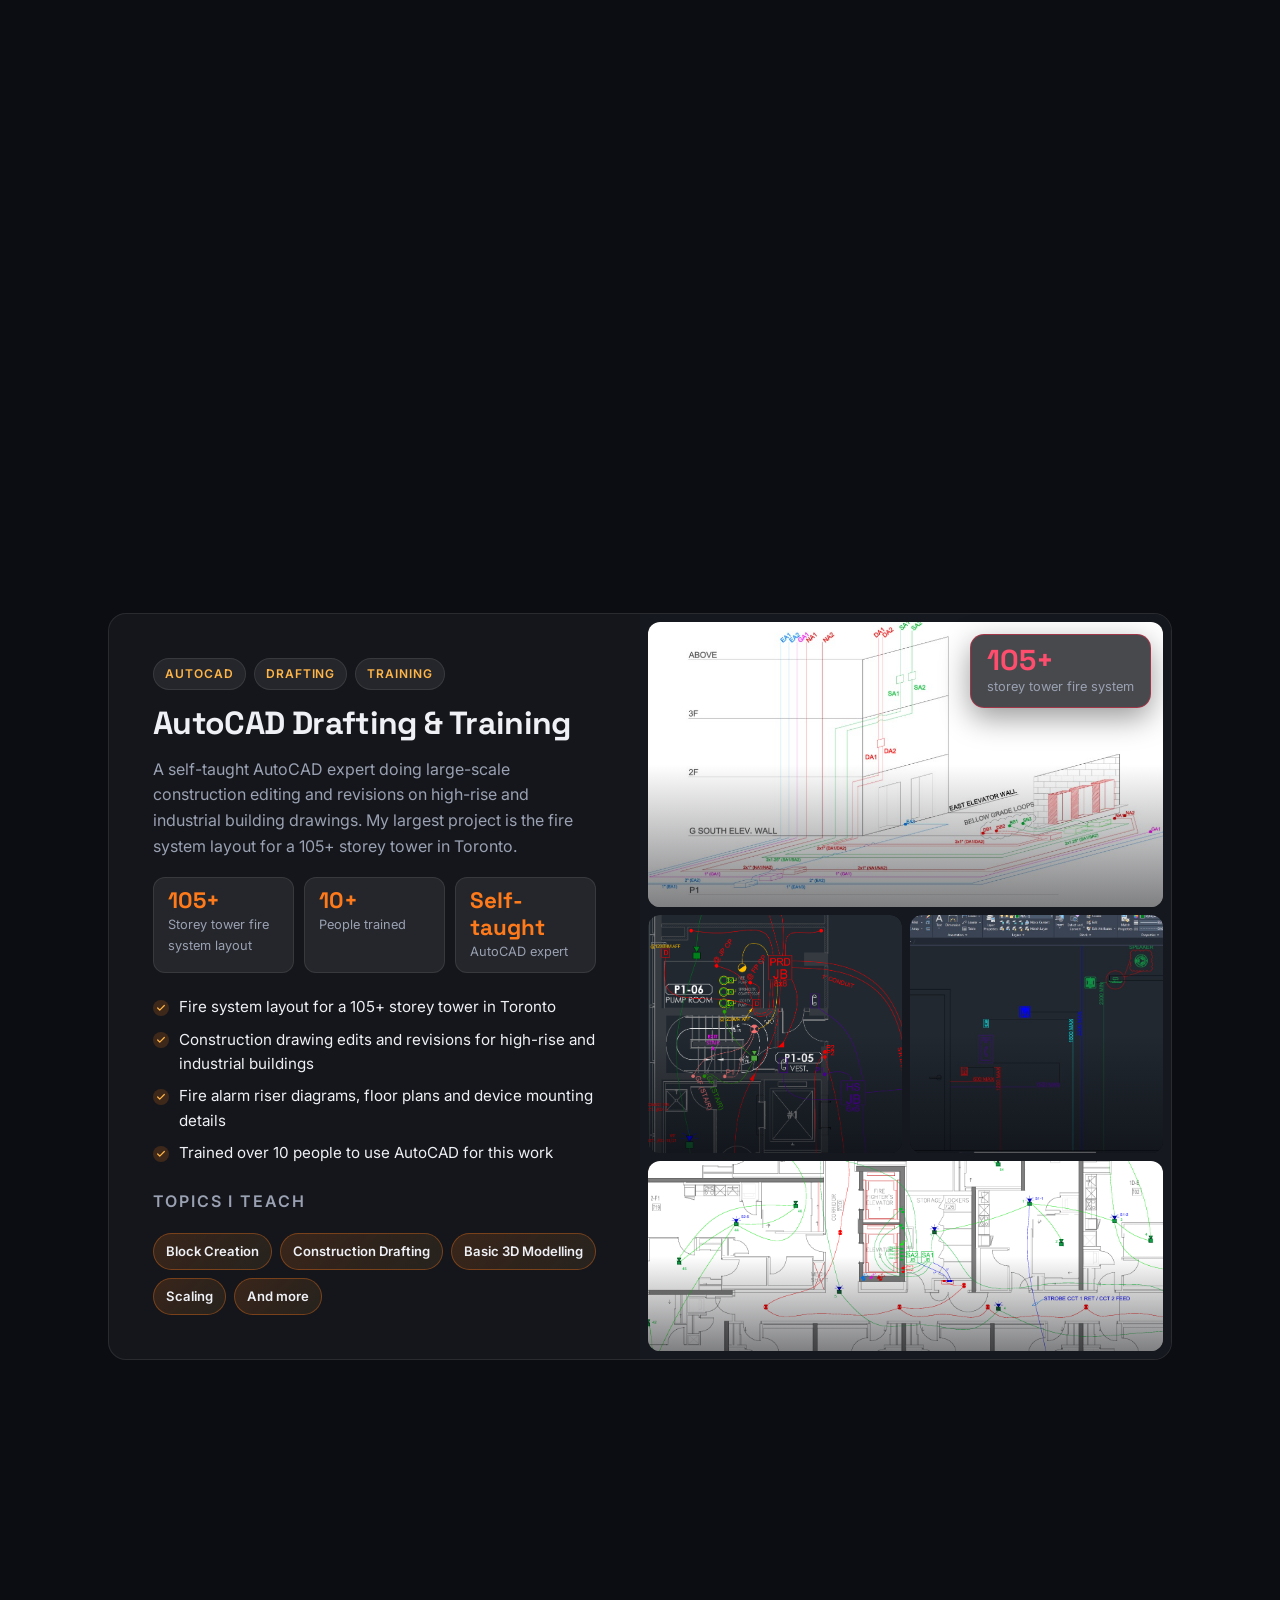
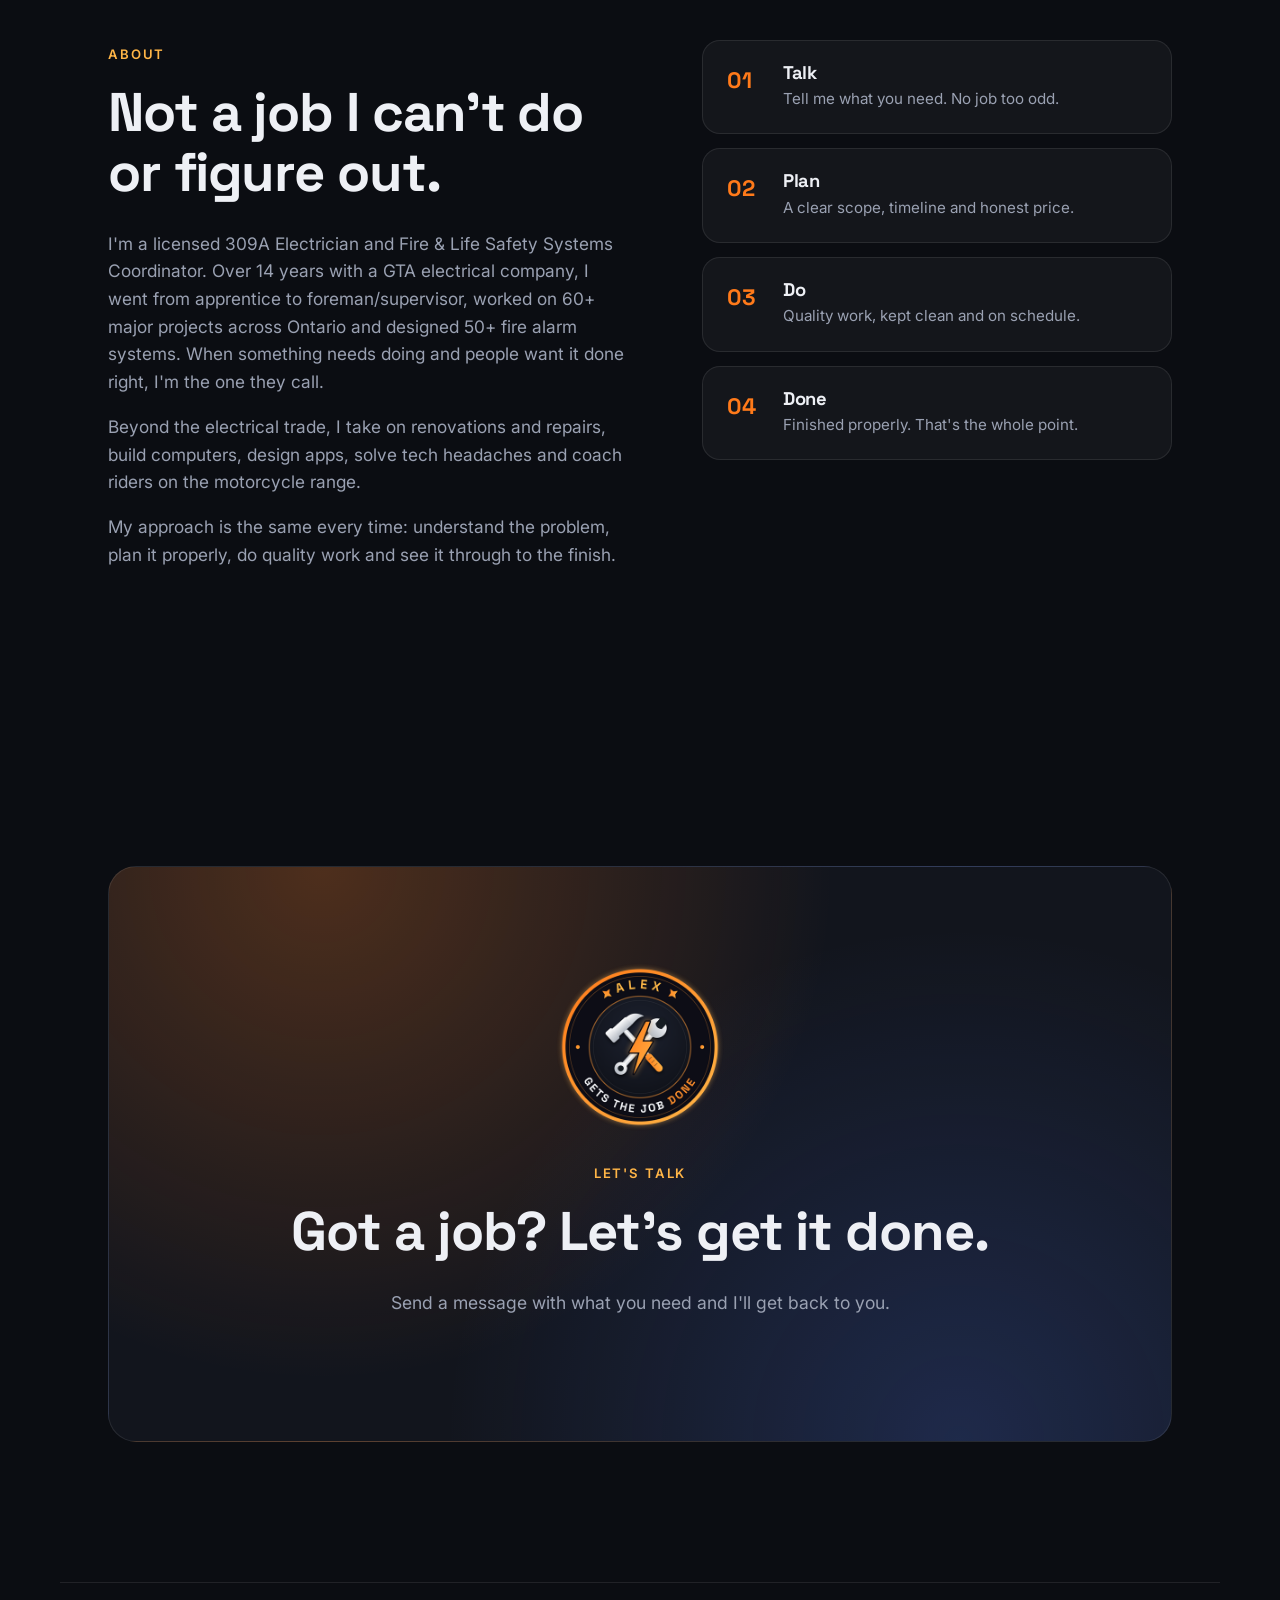
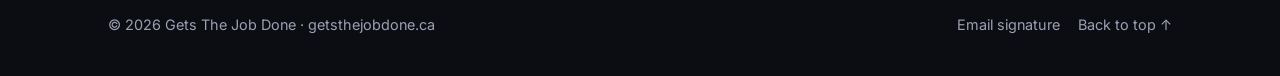
==== commit eb93ea0e: "Leave name, phone, and email out of the signature template. The Outlook page starts with empty boxes" ====
--- a/index.html
+++ b/index.html
@@ -413,7 +413,7 @@
         <article class="work work-feature work-feature-reverse work-feature-security reveal">
           <div class="work-visual collage" data-lightbox>
             <figure class="shot collage-main">
-              <img src="images/security/rooftop-install.jpg" alt="Alex installing a solar-powered Reolink camera on a container roof" loading="lazy" />
+              <img src="images/security/rooftop-install.jpg" alt="Solar-powered camera installed on a container roof" loading="lazy" />
               <figcaption><strong>On-site install</strong><span>Solar panel and cellular camera</span></figcaption>
             </figure>
             <figure class="shot">
@@ -539,7 +539,7 @@
               <figcaption><strong>On the training range</strong><span>Coaching new riders through the course</span></figcaption>
             </figure>
             <figure class="shot collage-tall">
-              <img src="images/riding/rider-portrait.jpg" alt="Alex in full riding gear holding a helmet beside his motorcycle" loading="lazy" />
+              <img src="images/riding/rider-portrait.jpg" alt="Rider in full gear holding a helmet beside a motorcycle" loading="lazy" />
               <figcaption><strong>Geared up</strong><span>All the gear, all the time</span></figcaption>
             </figure>
             <figure class="shot">
@@ -547,7 +547,7 @@
               <figcaption><strong>Ontario backroads</strong><span>Multi-day adventure touring</span></figcaption>
             </figure>
             <figure class="shot">
-              <img src="images/riding/cafe-stop.jpg" alt="Alex at a cafe with two adventure motorcycles parked outside the window" loading="lazy" />
+              <img src="images/riding/cafe-stop.jpg" alt="Two adventure motorcycles parked outside a cafe window" loading="lazy" />
               <figcaption><strong>Coffee stop</strong><span>Part of every good ride</span></figcaption>
             </figure>
             <div class="collage-badge"><strong>3,500+</strong><span>students taught</span></div>
@@ -713,11 +713,10 @@
     <!-- CONTACT -->
     <section class="section contact" id="contact">
       <div class="contact-card reveal">
-        <img class="contact-seal" src="brand/seal-web.png" width="200" height="200" alt="Gets the Job Done seal: Alex" loading="lazy" />
+        <img class="contact-seal" src="brand/seal-web.png" width="200" height="200" alt="Gets the Job Done seal" loading="lazy" />
         <p class="eyebrow">Let's talk</p>
         <h2>Got a job? Let's get it done.</h2>
         <p class="section-sub">Send a message with what you need and I'll get back to you.</p>
-        <a href="mailto:Alex@GetsTheJobDone.ca" class="btn btn-primary btn-large">Alex@GetsTheJobDone.ca</a>
       </div>
     </section>
   </main>
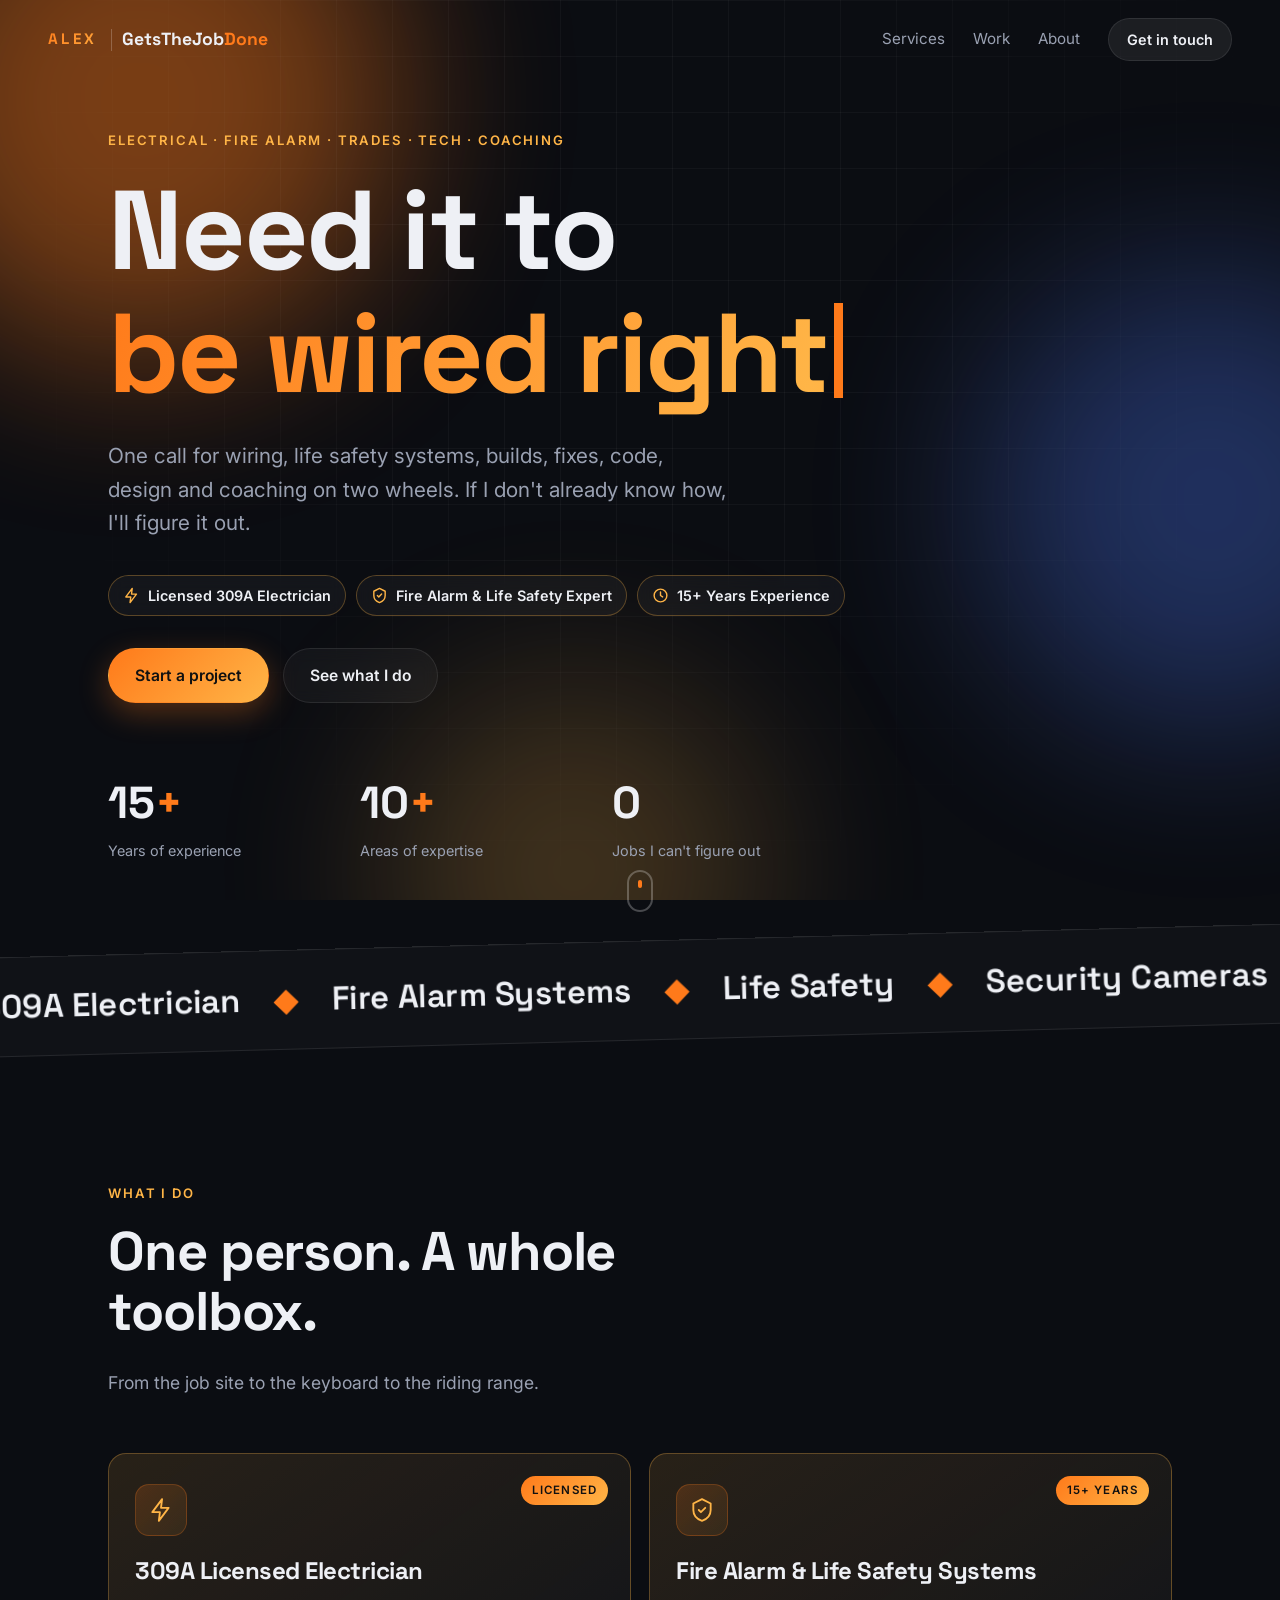
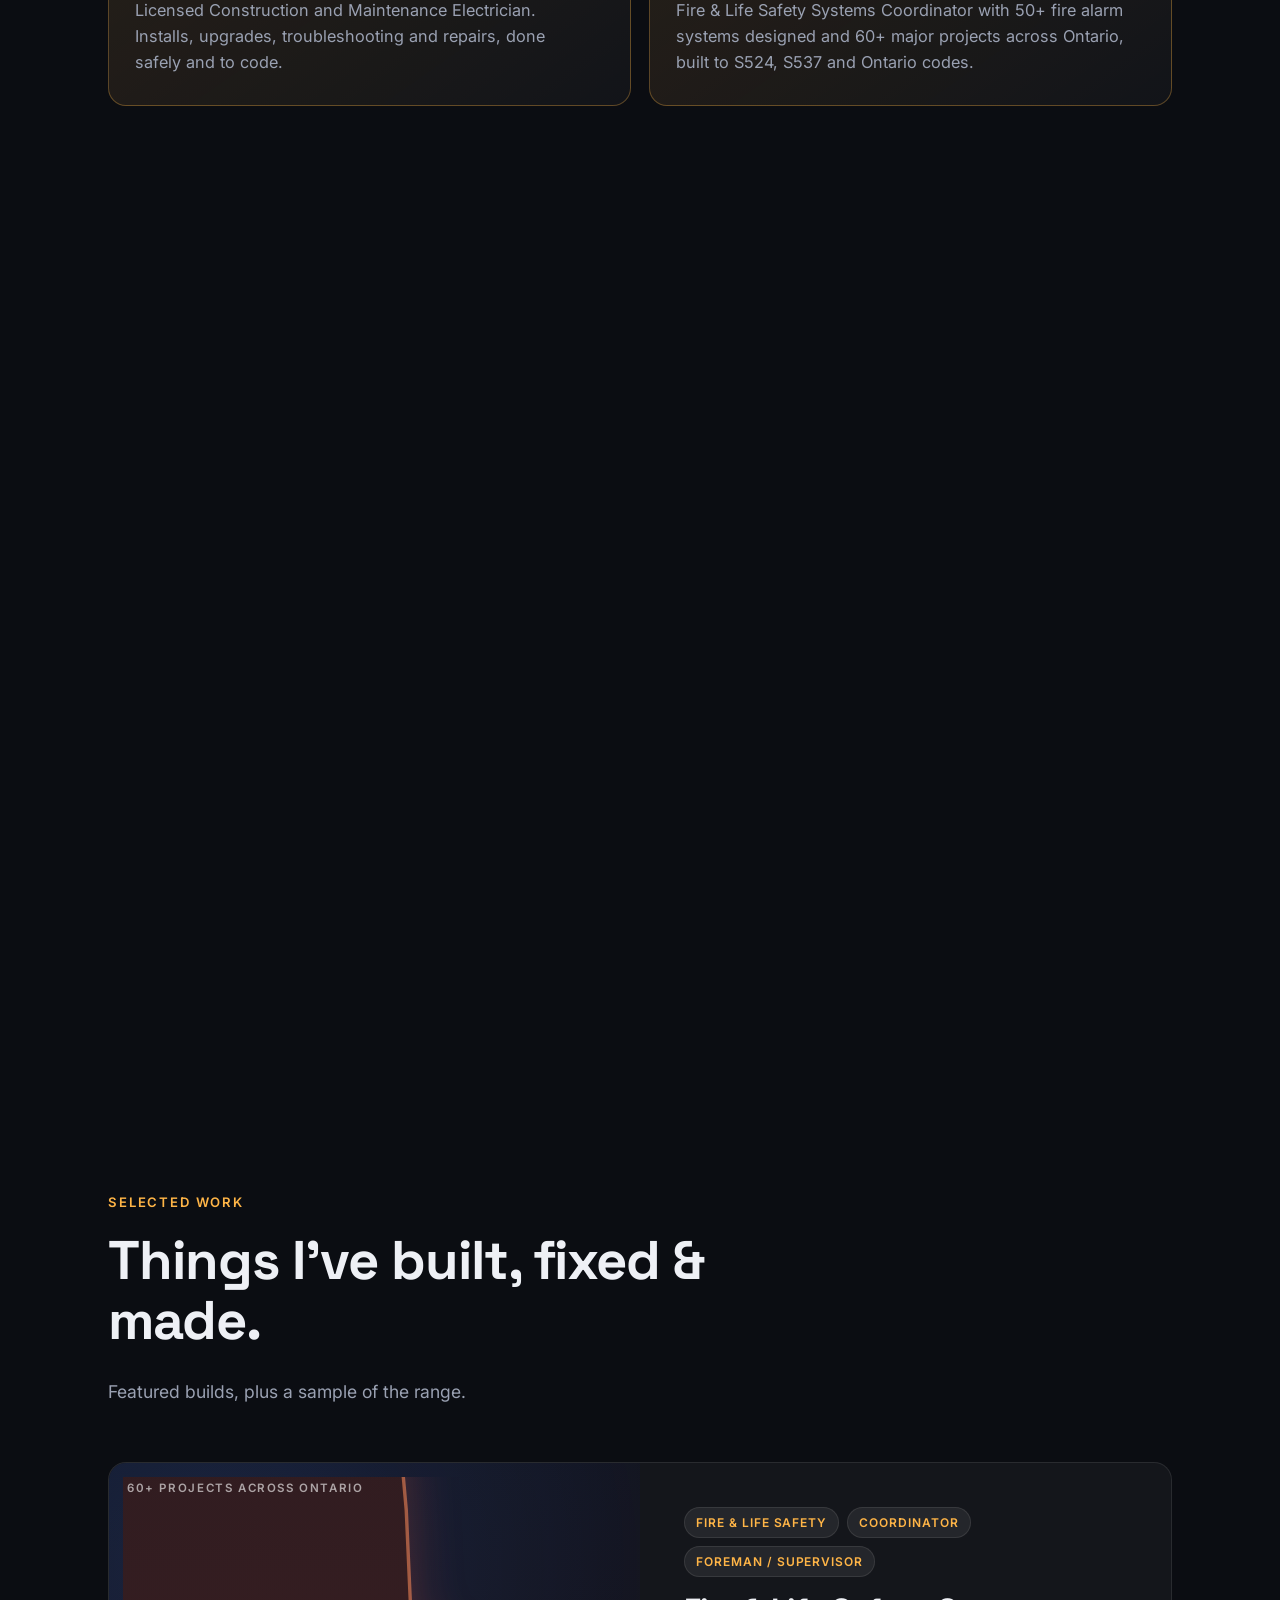
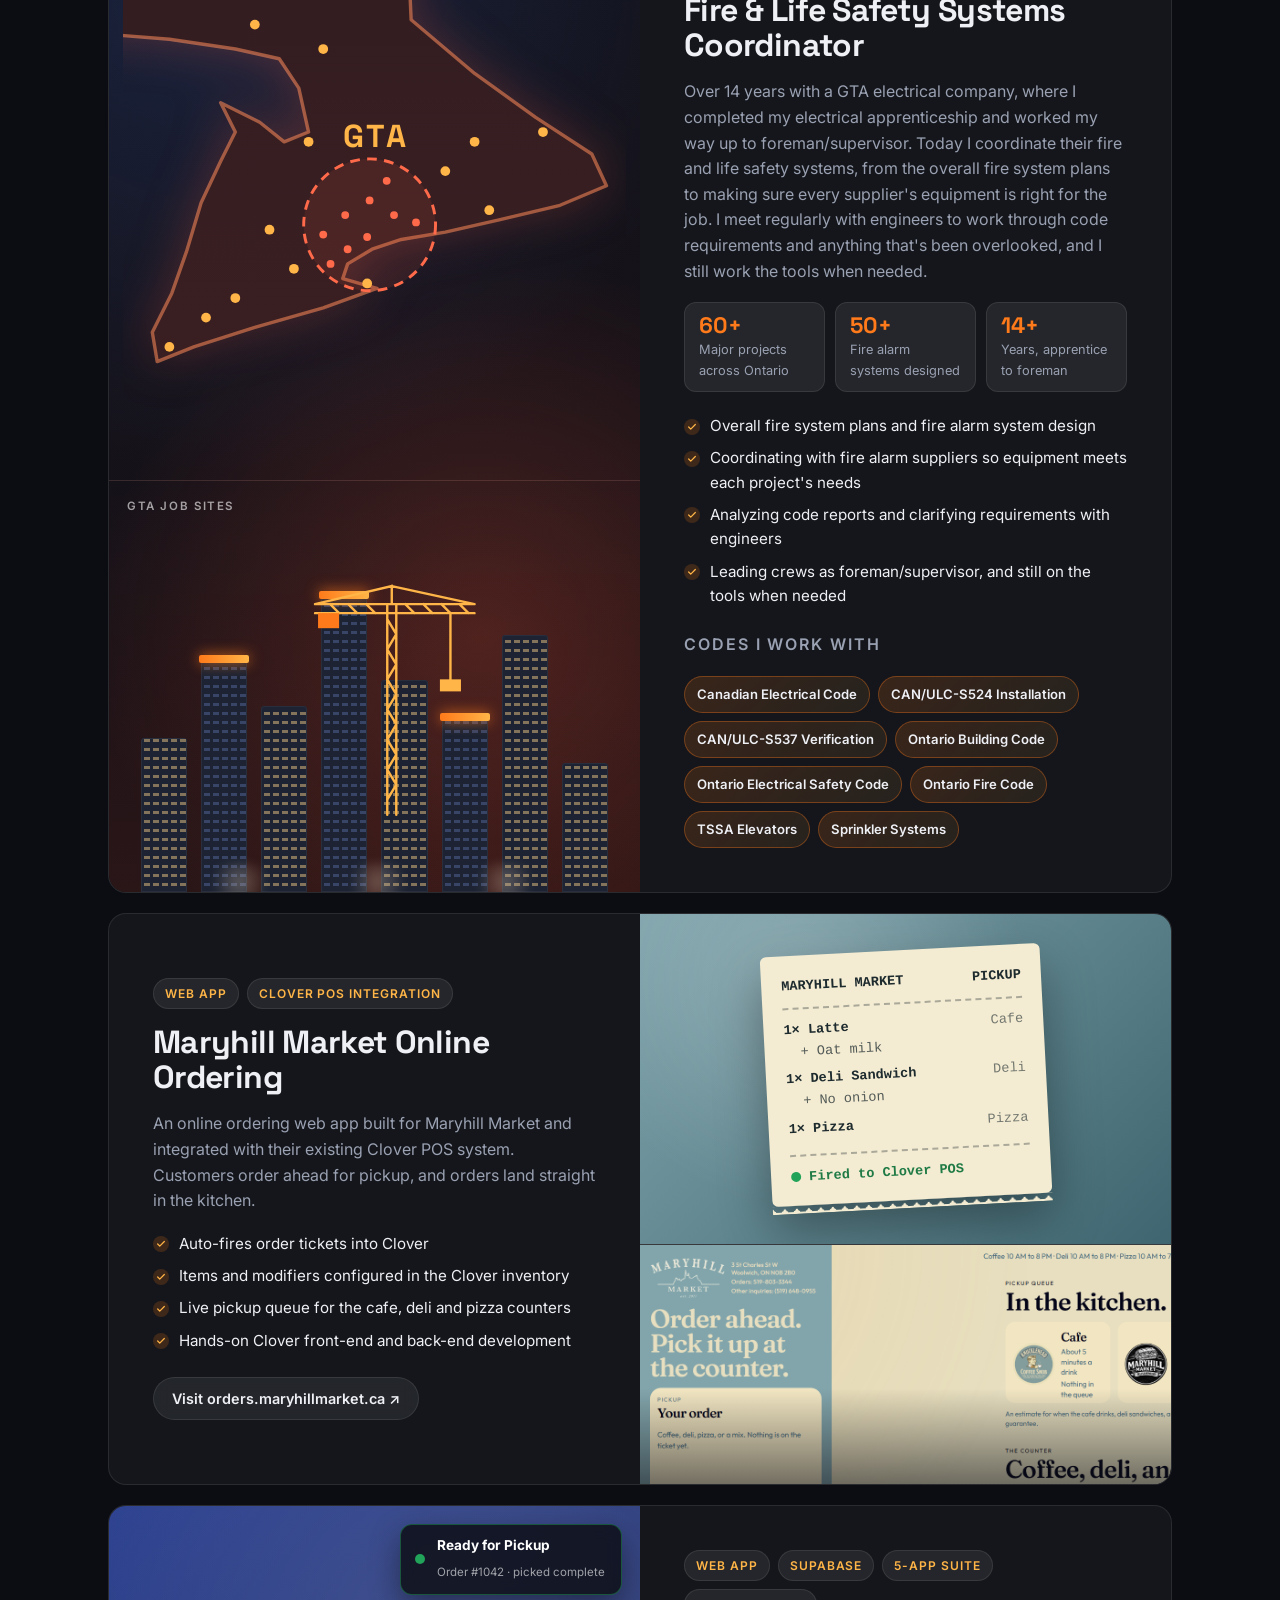
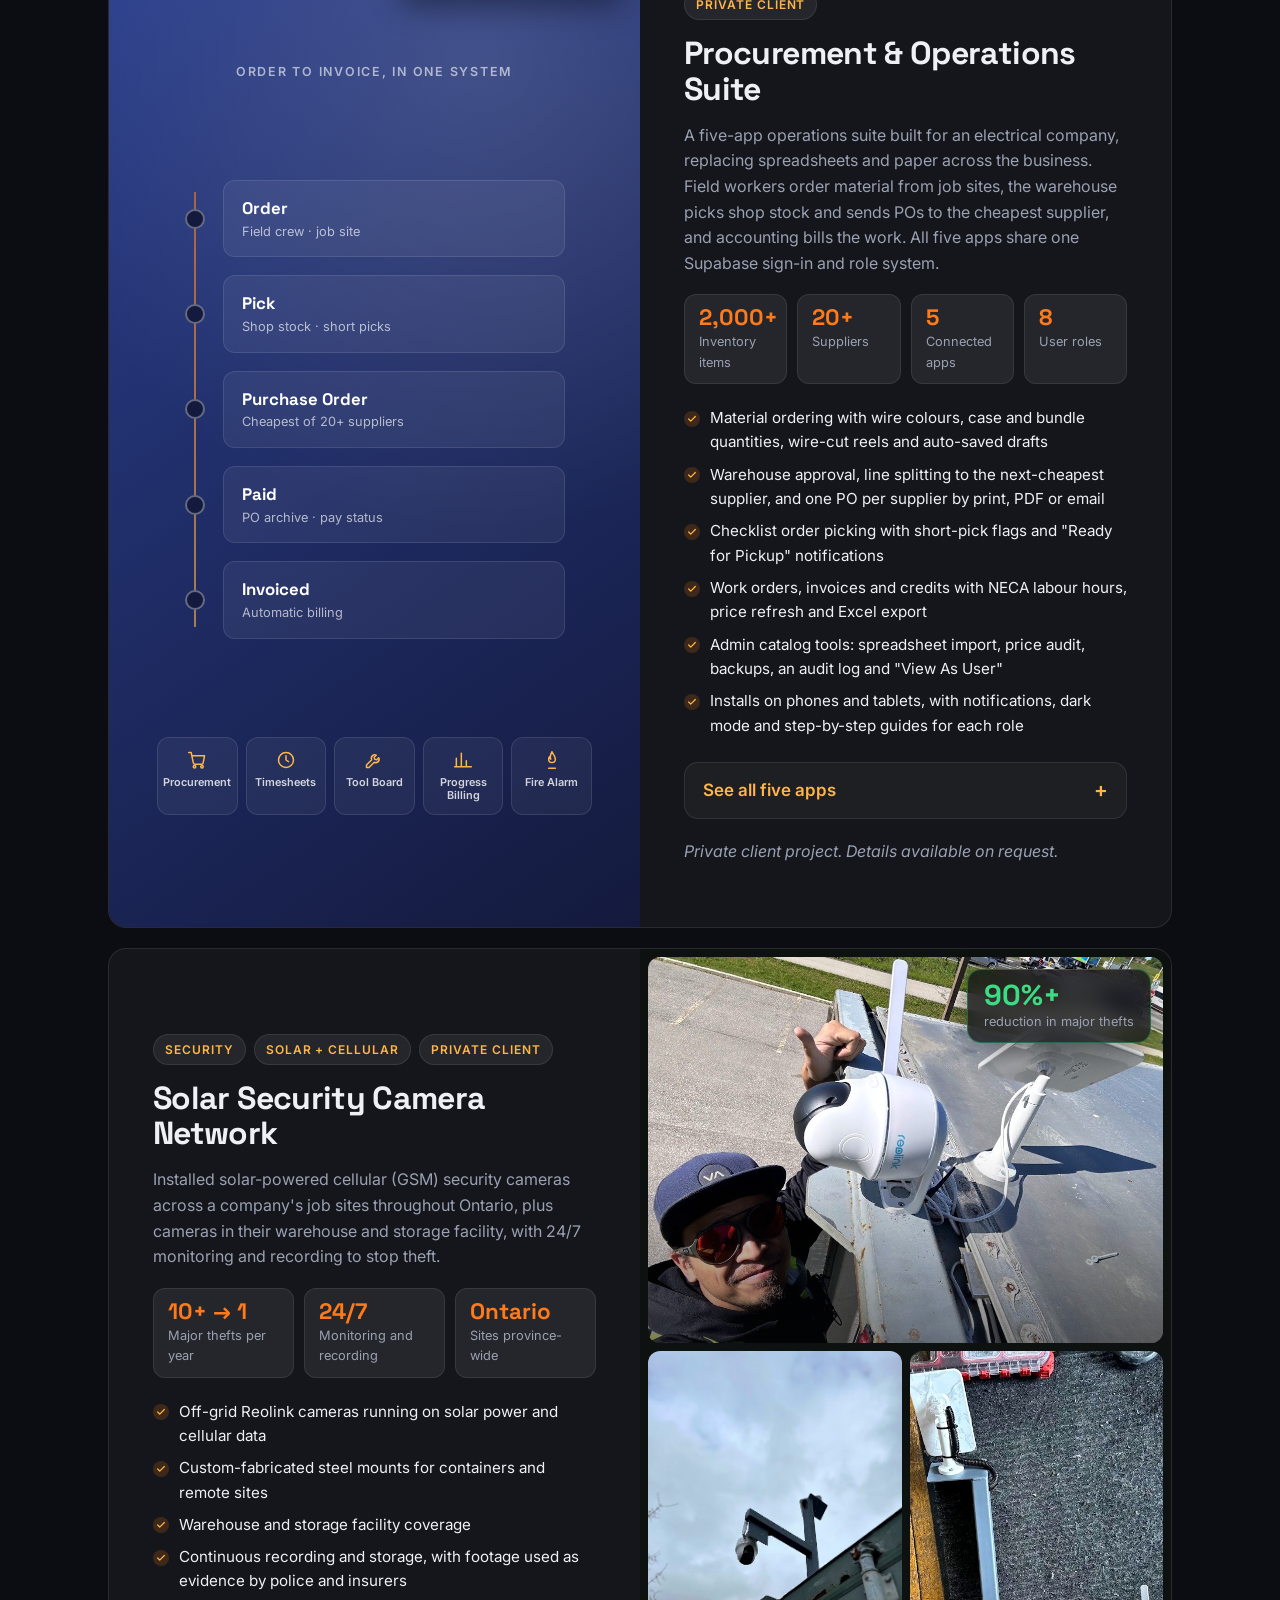
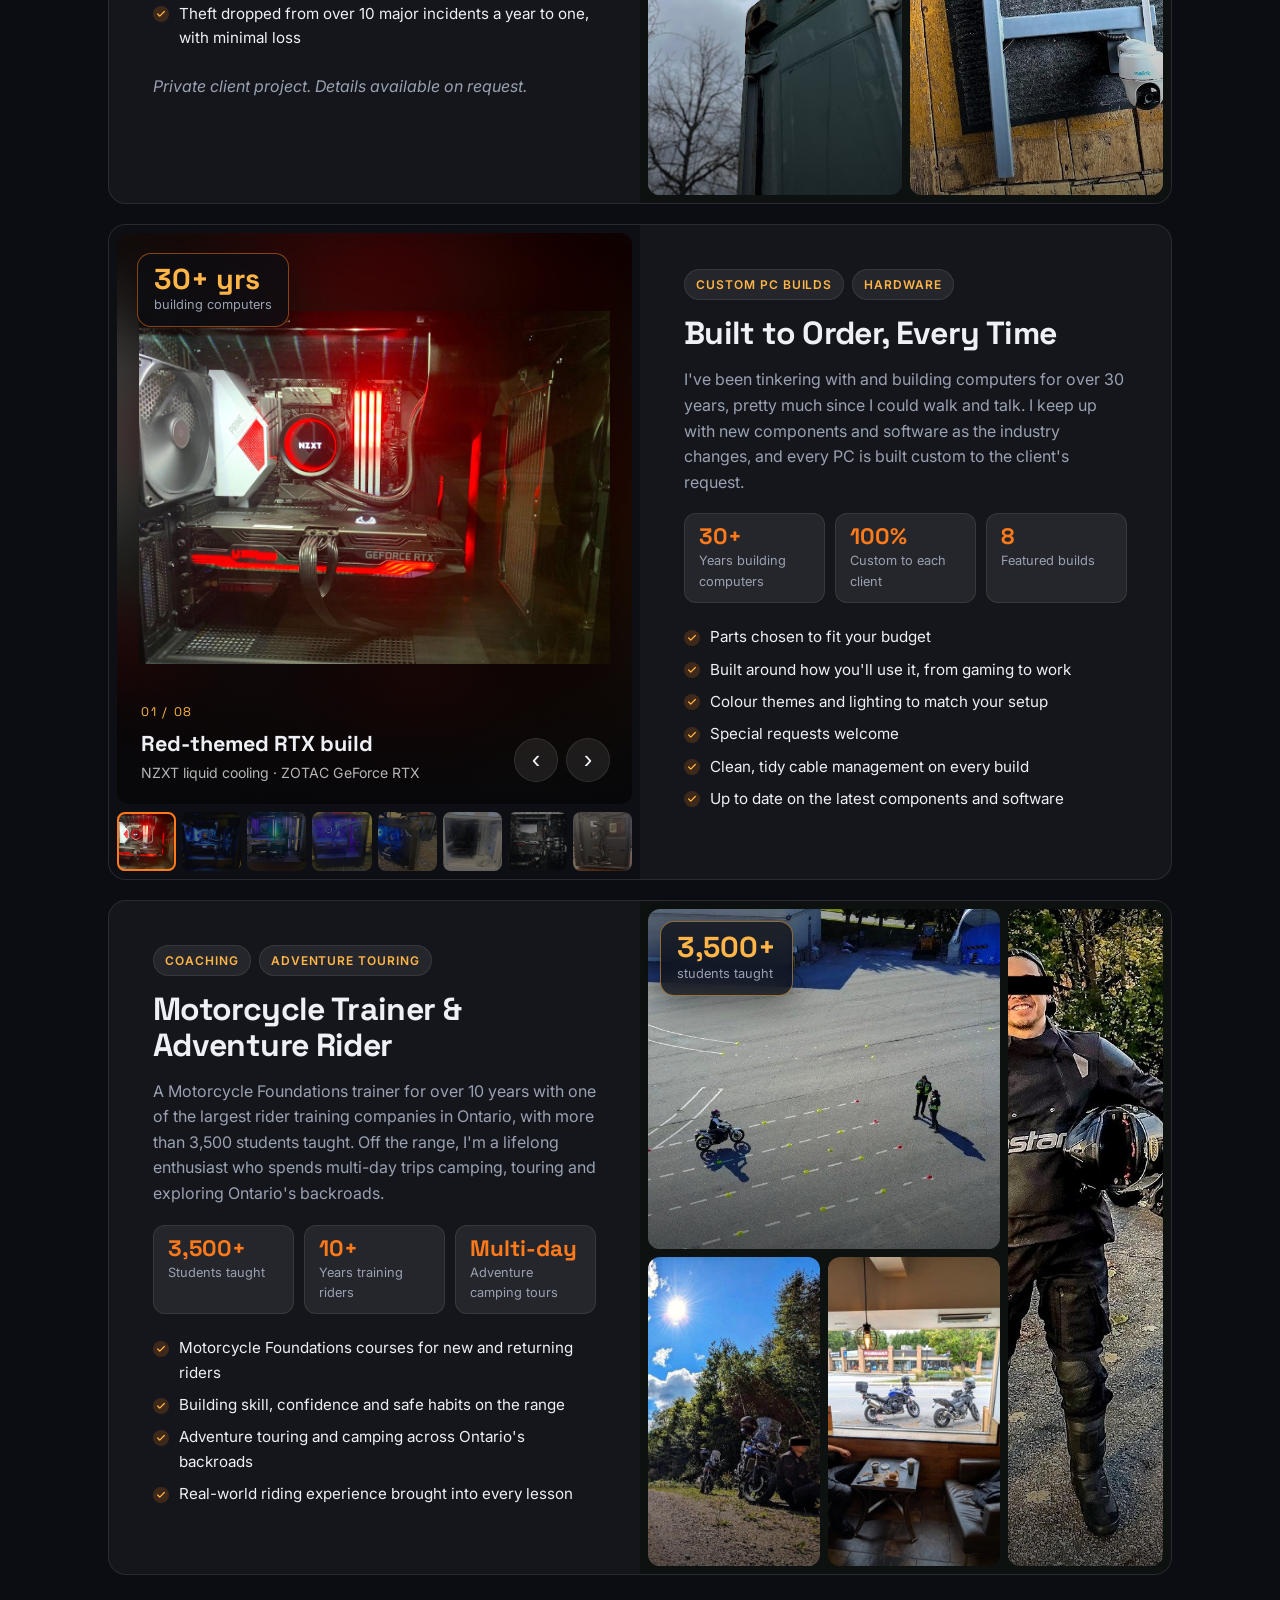
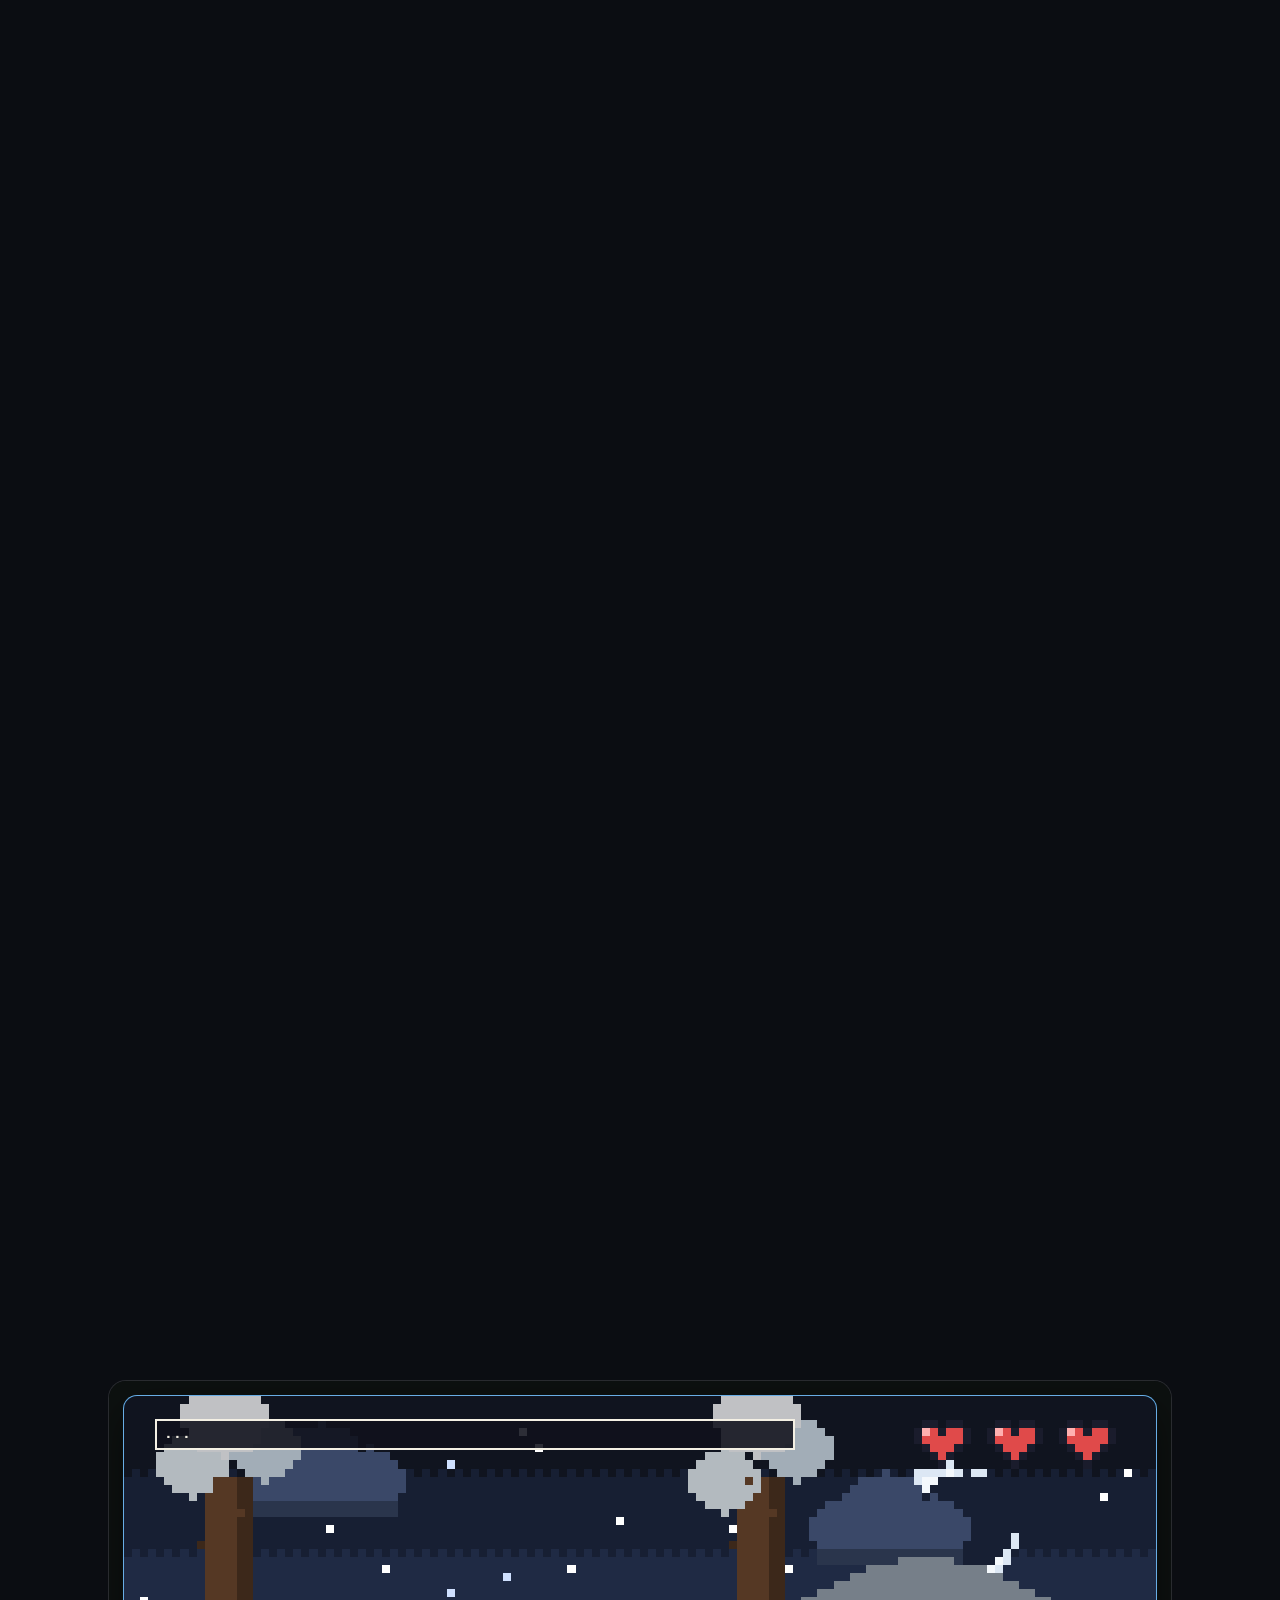
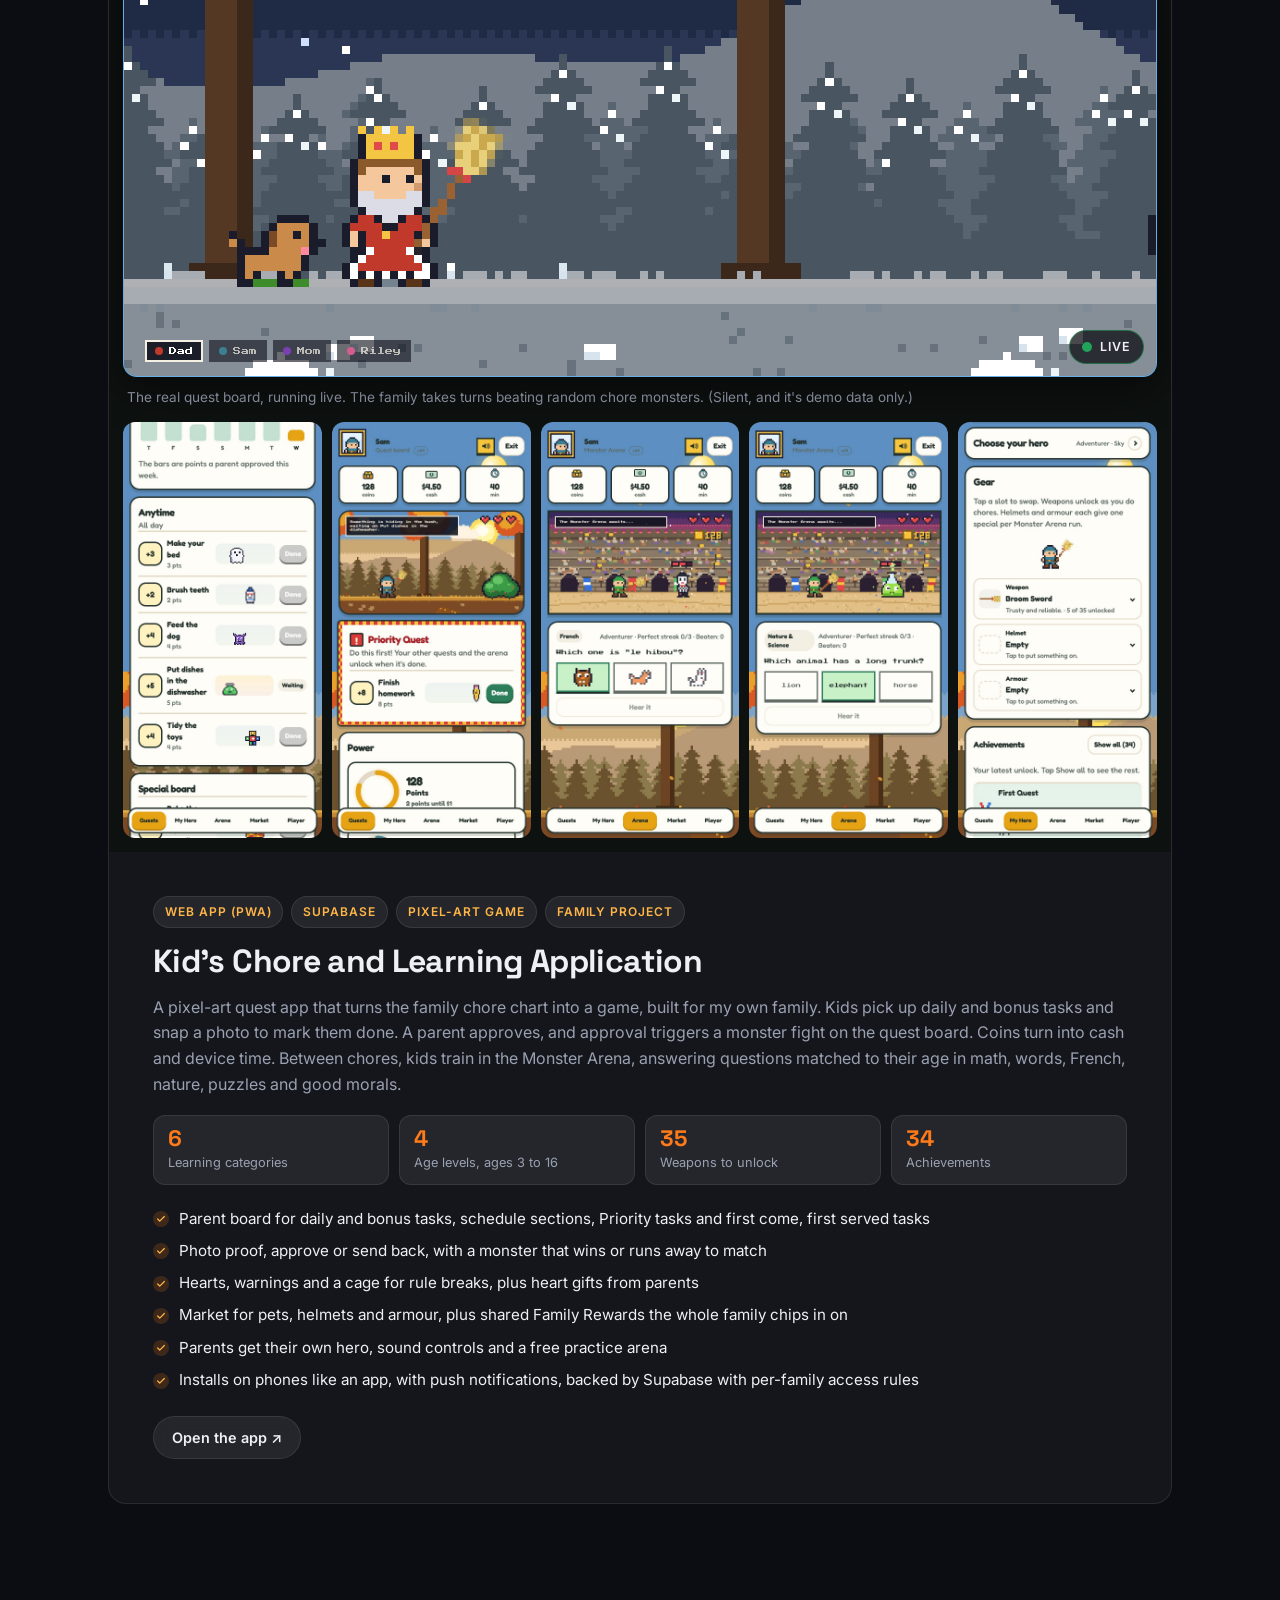
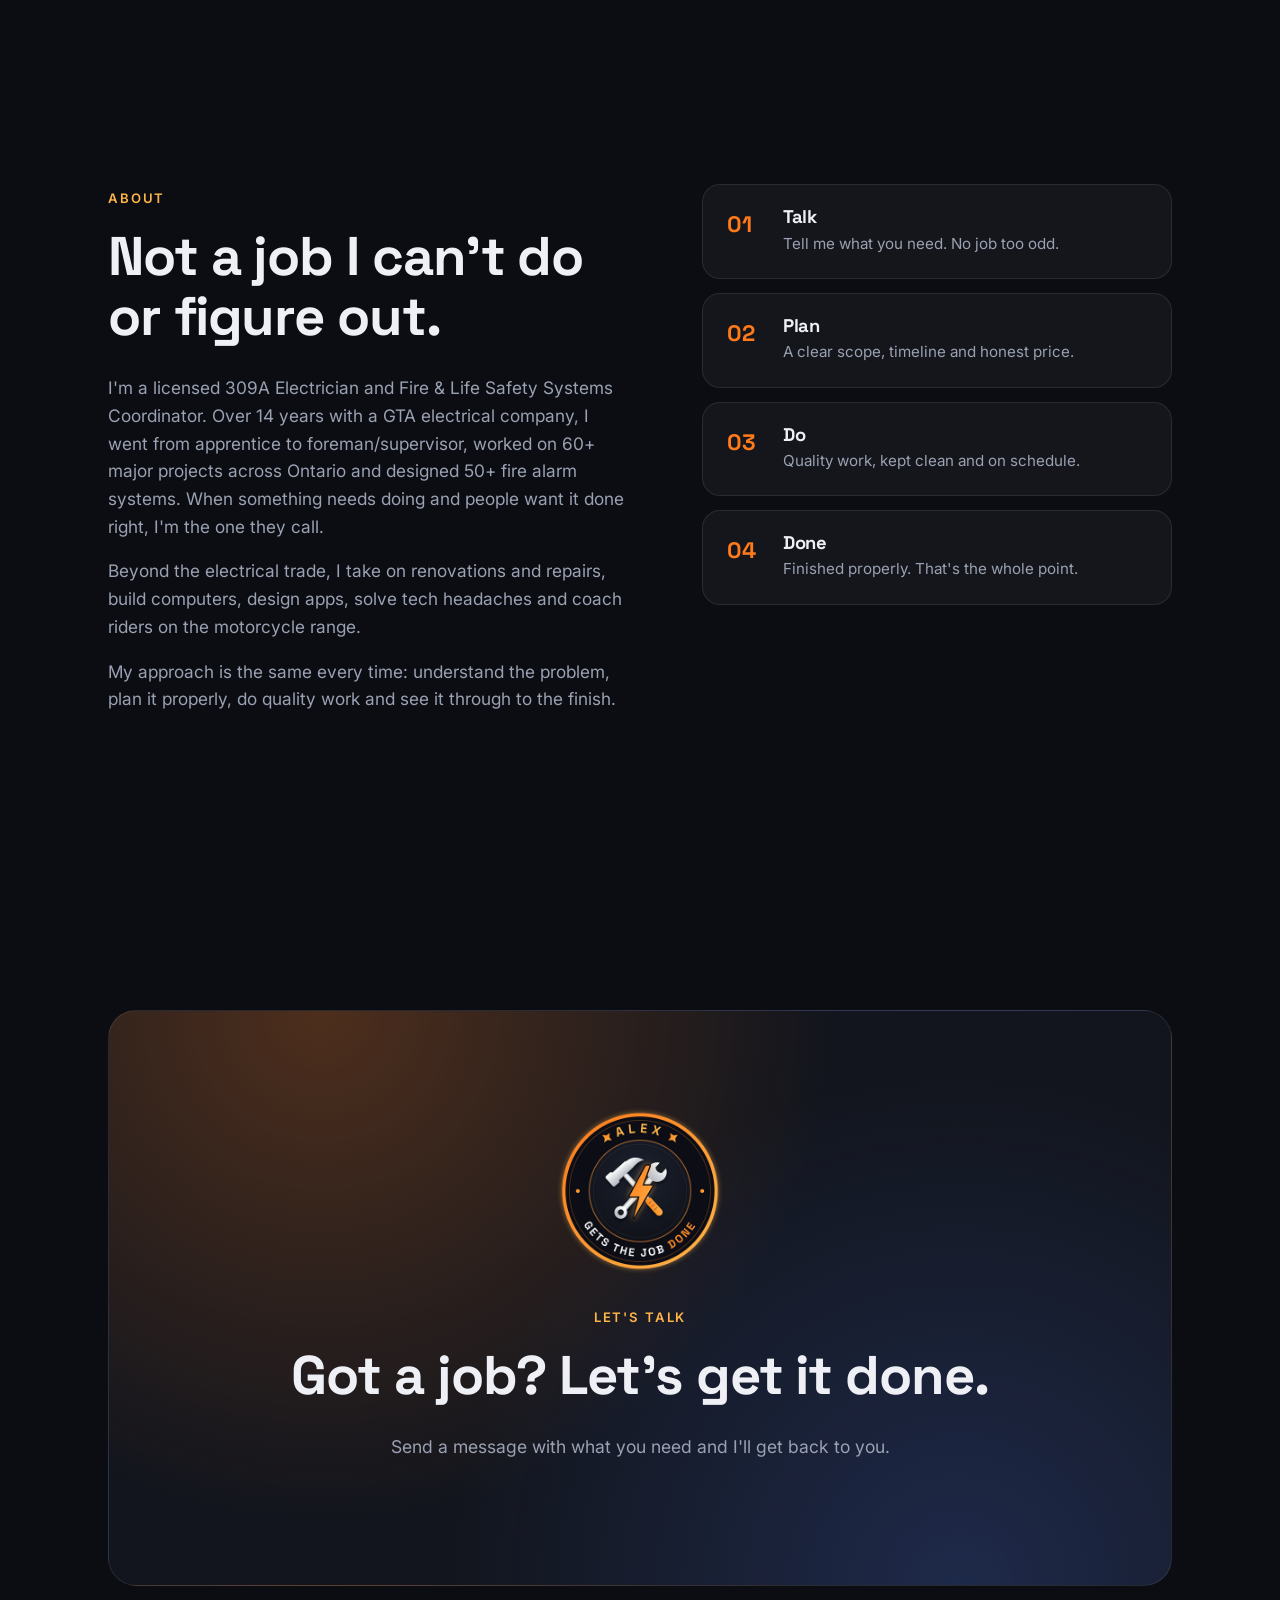
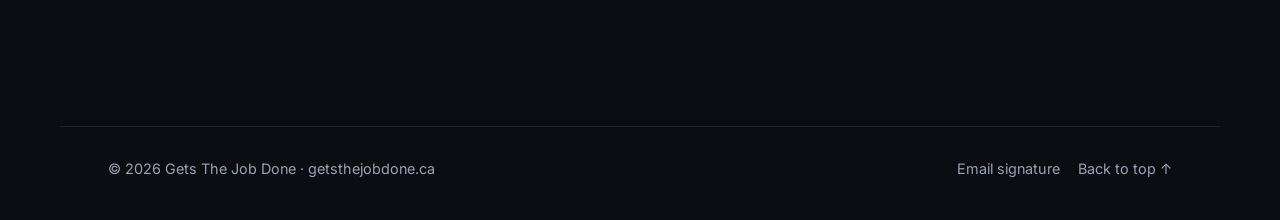
==== commit c7d7d6c8: "Portfolio: add Kid's Chore and Learning Application with a live, silent quest board and screenshots." ====
--- a/index.html
+++ b/index.html
@@ -679,6 +679,73 @@
             </ul>
           </div>
         </article>
+
+        <article class="work work-feature work-feature-kids reveal">
+          <div class="kids-live">
+            <div class="kids-live-frame">
+              <iframe data-src="kids/live.html" title="Live demo of the quest board: a family taking turns beating random chore monsters" tabindex="-1" sandbox="allow-scripts allow-same-origin"></iframe>
+              <span class="live-tag"><span class="pulse"></span>Live</span>
+            </div>
+            <p class="live-note">The real quest board, running live. The family takes turns beating random chore monsters. (Silent, and it's demo data only.)</p>
+          </div>
+
+          <div class="kids-gallery" data-lightbox>
+            <figure class="shot">
+              <img src="images/kids-app/task-list.jpg" alt="Task list with points, monster icons and a Waiting badge for a task awaiting parent approval" loading="lazy" />
+              <figcaption><strong>Task list</strong><span>Daily tasks, each guarded by a monster</span></figcaption>
+            </figure>
+            <figure class="shot">
+              <img src="images/kids-app/quest-board.jpg" alt="Quest board with a Priority Quest card and a monster hiding in a bush" loading="lazy" />
+              <figcaption><strong>Priority Quest</strong><span>Do this first, everything else locks</span></figcaption>
+            </figure>
+            <figure class="shot">
+              <img src="images/kids-app/arena-french.jpg" alt="Monster Arena French question: which one is le hibou, with picture answers" loading="lazy" />
+              <figcaption><strong>Monster Arena: French</strong><span>Picture answers, read aloud for little ones</span></figcaption>
+            </figure>
+            <figure class="shot">
+              <img src="images/kids-app/arena-animals.jpg" alt="Monster Arena nature question: which animal has a long trunk, with the correct answer highlighted" loading="lazy" />
+              <figcaption><strong>Monster Arena: Nature</strong><span>A right answer hits the monster</span></figcaption>
+            </figure>
+            <figure class="shot">
+              <img src="images/kids-app/hero-gear.jpg" alt="My Hero screen with an equipped broom sword, empty helmet and armour slots, and achievements" loading="lazy" />
+              <figcaption><strong>My Hero</strong><span>Weapons, armour and achievements to unlock</span></figcaption>
+            </figure>
+          </div>
+
+          <div class="work-body">
+            <div class="tags">
+              <span class="tag">Web App (PWA)</span>
+              <span class="tag">Supabase</span>
+              <span class="tag">Pixel-Art Game</span>
+              <span class="tag">Family Project</span>
+            </div>
+            <h3>Kid's Chore and Learning Application</h3>
+            <p>
+              A pixel-art quest app that turns the family chore chart into a game, built for my own
+              family. Kids pick up daily and bonus tasks and snap a photo to mark them done. A parent
+              approves, and approval triggers a monster fight on the quest board. Coins turn into
+              cash and device time. Between chores, kids train in the Monster Arena, answering
+              questions matched to their age in math, words, French, nature, puzzles and good morals.
+            </p>
+            <div class="mini-stats">
+              <div><strong>6</strong><span>Learning categories</span></div>
+              <div><strong>4</strong><span>Age levels, ages 3 to 16</span></div>
+              <div><strong>35</strong><span>Weapons to unlock</span></div>
+              <div><strong>34</strong><span>Achievements</span></div>
+            </div>
+            <ul class="feature-list">
+              <li>Parent board for daily and bonus tasks, schedule sections, Priority tasks and first come, first served tasks</li>
+              <li>Photo proof, approve or send back, with a monster that wins or runs away to match</li>
+              <li>Hearts, warnings and a cage for rule breaks, plus heart gifts from parents</li>
+              <li>Market for pets, helmets and armour, plus shared Family Rewards the whole family chips in on</li>
+              <li>Parents get their own hero, sound controls and a free practice arena</li>
+              <li>Installs on phones like an app, with push notifications, backed by Supabase with per-family access rules</li>
+            </ul>
+            <a href="kids/" target="_blank" rel="noopener" class="btn btn-ghost btn-small">
+              Open the app &nearr;
+            </a>
+          </div>
+        </article>
       </div>
     </section>
 
--- a/styles.css
+++ b/styles.css
@@ -1864,6 +1864,73 @@
   .scroll-hint { display: none; }
 }
 
+/* ---------- Kid's Chore and Learning Application ---------- */
+.work-feature-kids { grid-template-columns: 1fr; }
+.work-feature-kids:hover { border-color: rgba(227,163,26,0.5); }
+
+.kids-live { padding: 14px 14px 0; background: #0d1110; }
+.kids-live-frame {
+  position: relative;
+  aspect-ratio: 16 / 9;
+  border-radius: 14px;
+  overflow: hidden;
+  background: #4f9fe0;
+  border: 1px solid rgba(255,255,255,0.14);
+  box-shadow: 0 14px 40px rgba(0,0,0,0.45);
+}
+.kids-live-frame iframe {
+  position: absolute;
+  inset: 0;
+  width: 100%;
+  height: 100%;
+  border: 0;
+  display: block;
+  pointer-events: none;
+}
+.live-tag {
+  position: absolute;
+  bottom: 12px; right: 12px;
+  z-index: 2;
+  display: inline-flex;
+  align-items: center;
+  gap: 8px;
+  padding: 6px 12px;
+  border-radius: 999px;
+  background: rgba(11,13,18,0.75);
+  border: 1px solid rgba(34,163,90,0.55);
+  font-size: 0.78rem;
+  font-weight: 600;
+  letter-spacing: 0.08em;
+  text-transform: uppercase;
+  pointer-events: none;
+}
+.live-note { margin: 10px 4px 0; font-size: 0.85rem; color: var(--muted); }
+
+.kids-gallery {
+  display: grid;
+  grid-template-columns: repeat(5, minmax(0, 1fr));
+  gap: 10px;
+  padding: 14px;
+  background: #0d1110;
+}
+.kids-gallery .shot { aspect-ratio: 430 / 900; border-radius: 12px; box-shadow: none; }
+.kids-gallery .shot figcaption strong { font-size: 0.9rem; }
+.kids-gallery .shot figcaption span { font-size: 0.74rem; }
+@media (min-width: 761px) {
+  .kids-gallery .shot::after { opacity: 0; }
+  .kids-gallery .shot:hover::after { opacity: 1; }
+}
+@media (max-width: 760px) {
+  .kids-gallery {
+    display: flex;
+    gap: 10px;
+    overflow-x: auto;
+    scroll-snap-type: x mandatory;
+    -webkit-overflow-scrolling: touch;
+  }
+  .kids-gallery .shot { flex: 0 0 62%; scroll-snap-align: center; }
+}
+
 @media (prefers-reduced-motion: reduce) {
   *, *::before, *::after {
     animation: none !important;
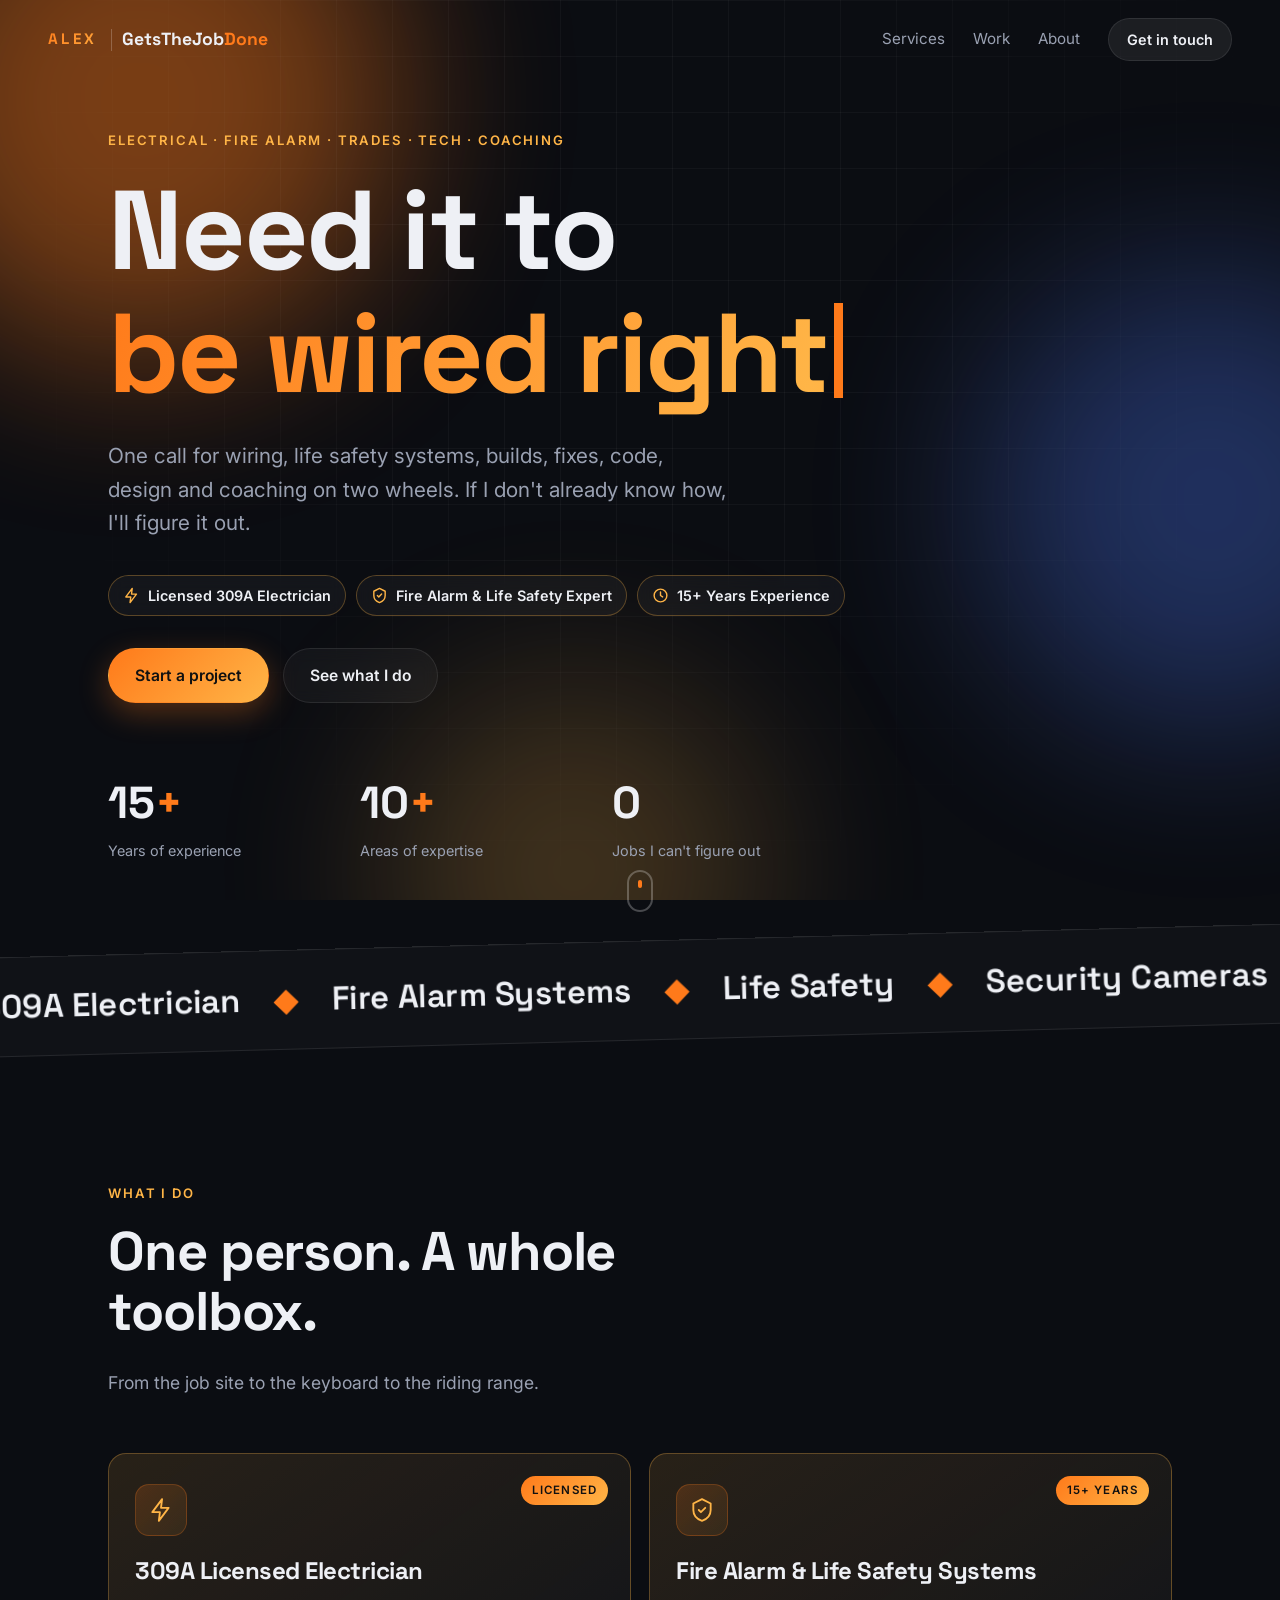
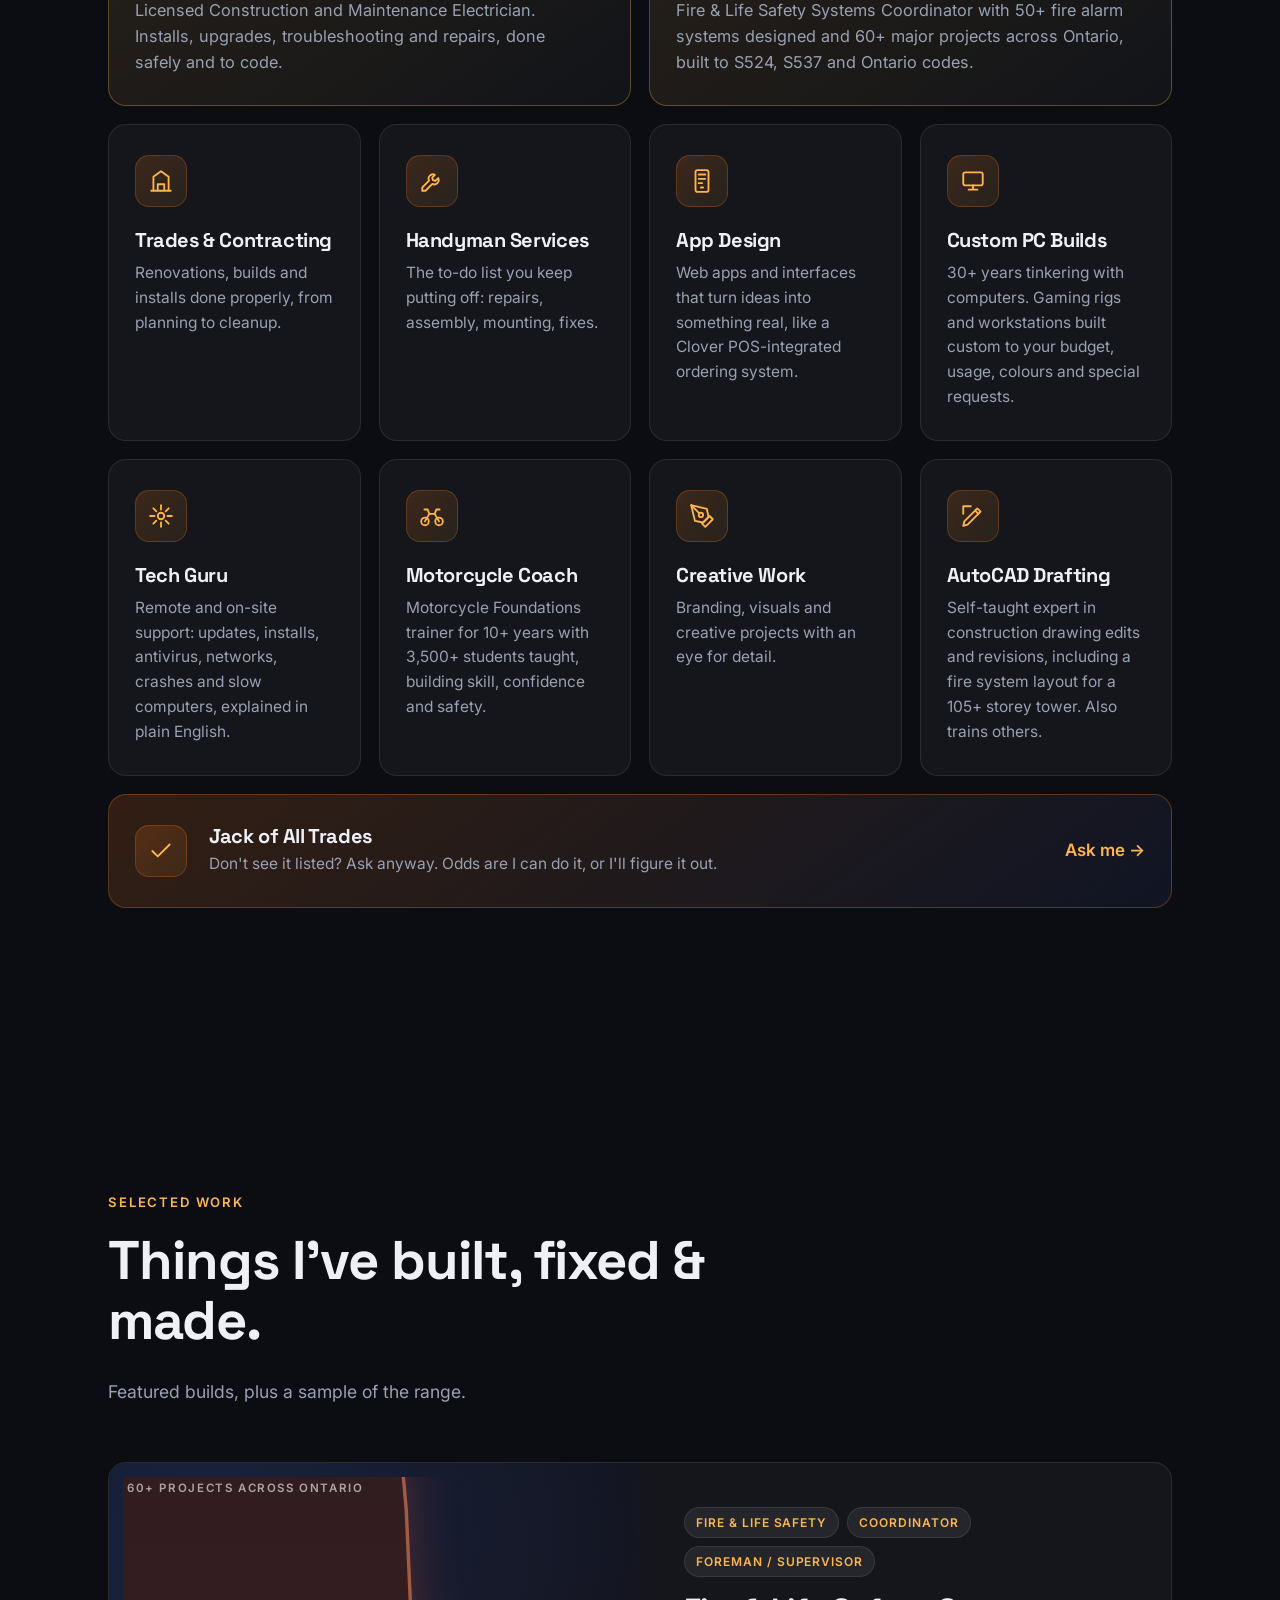
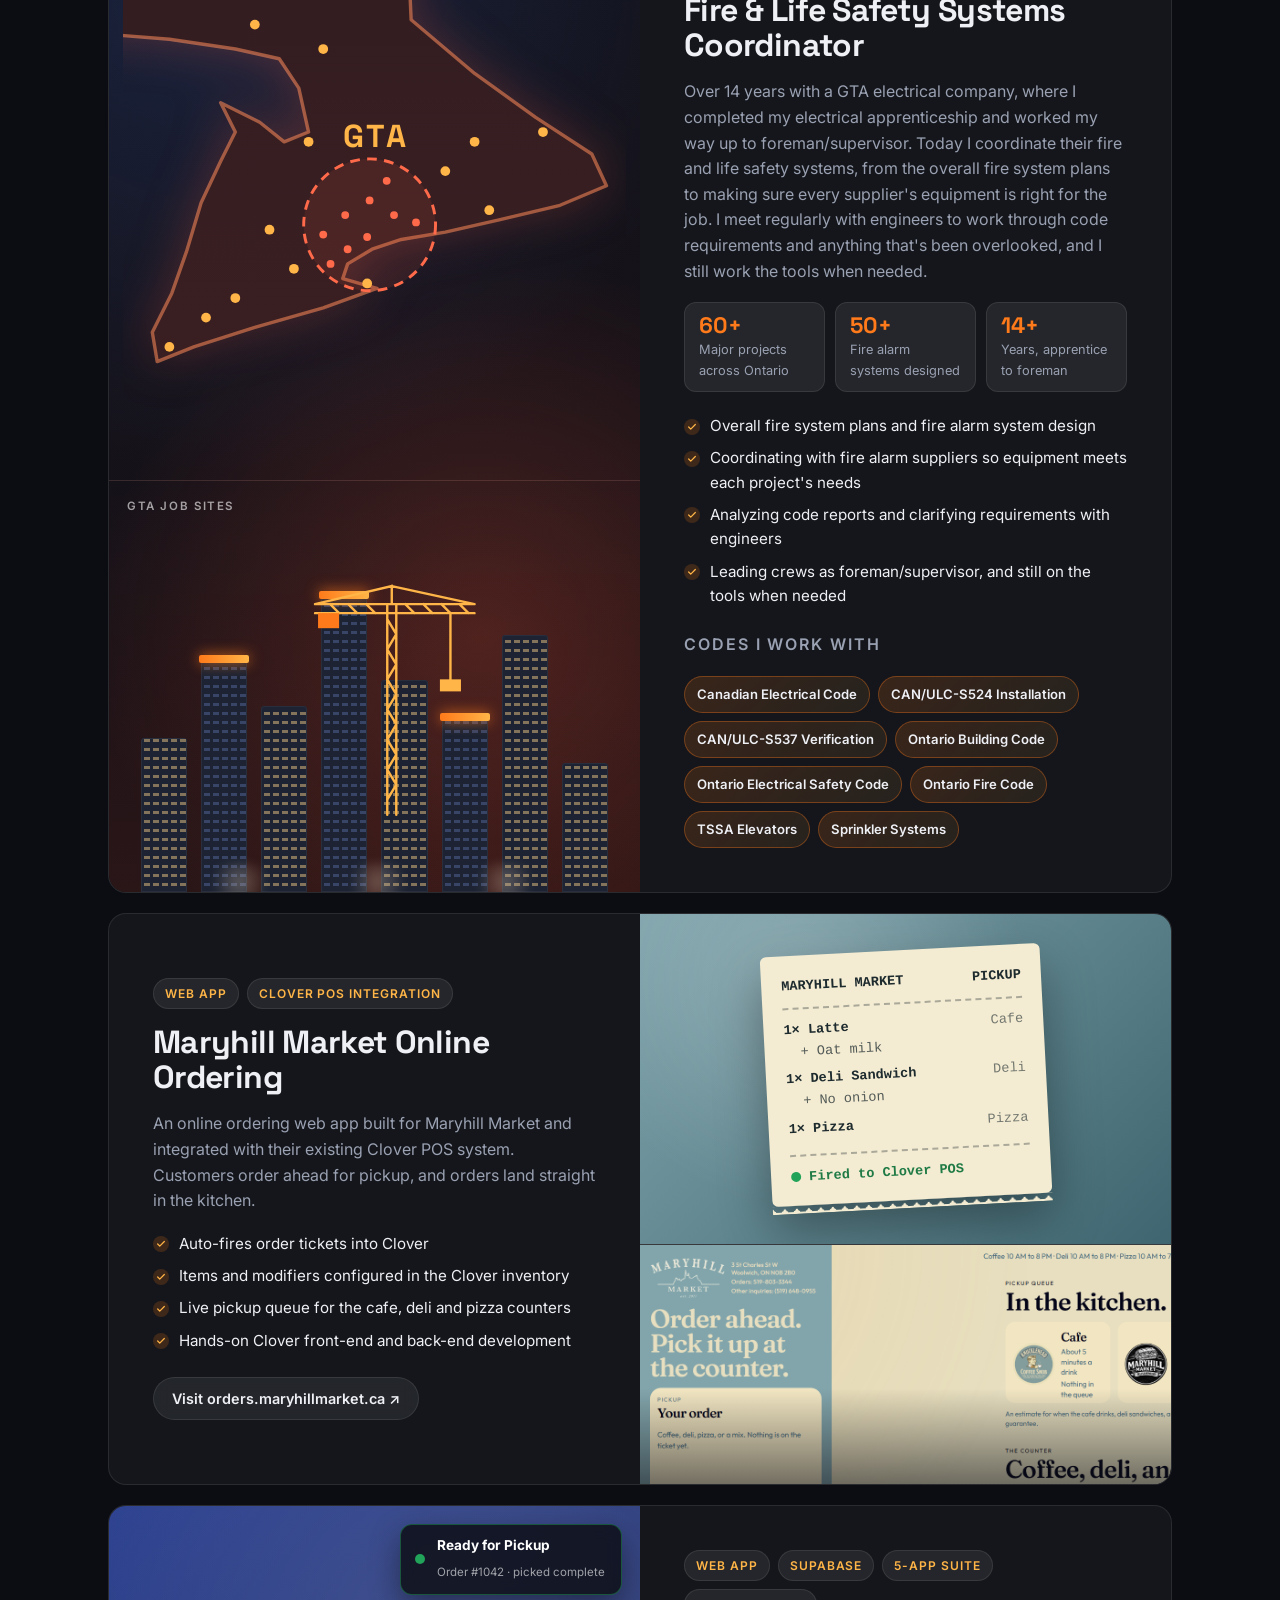
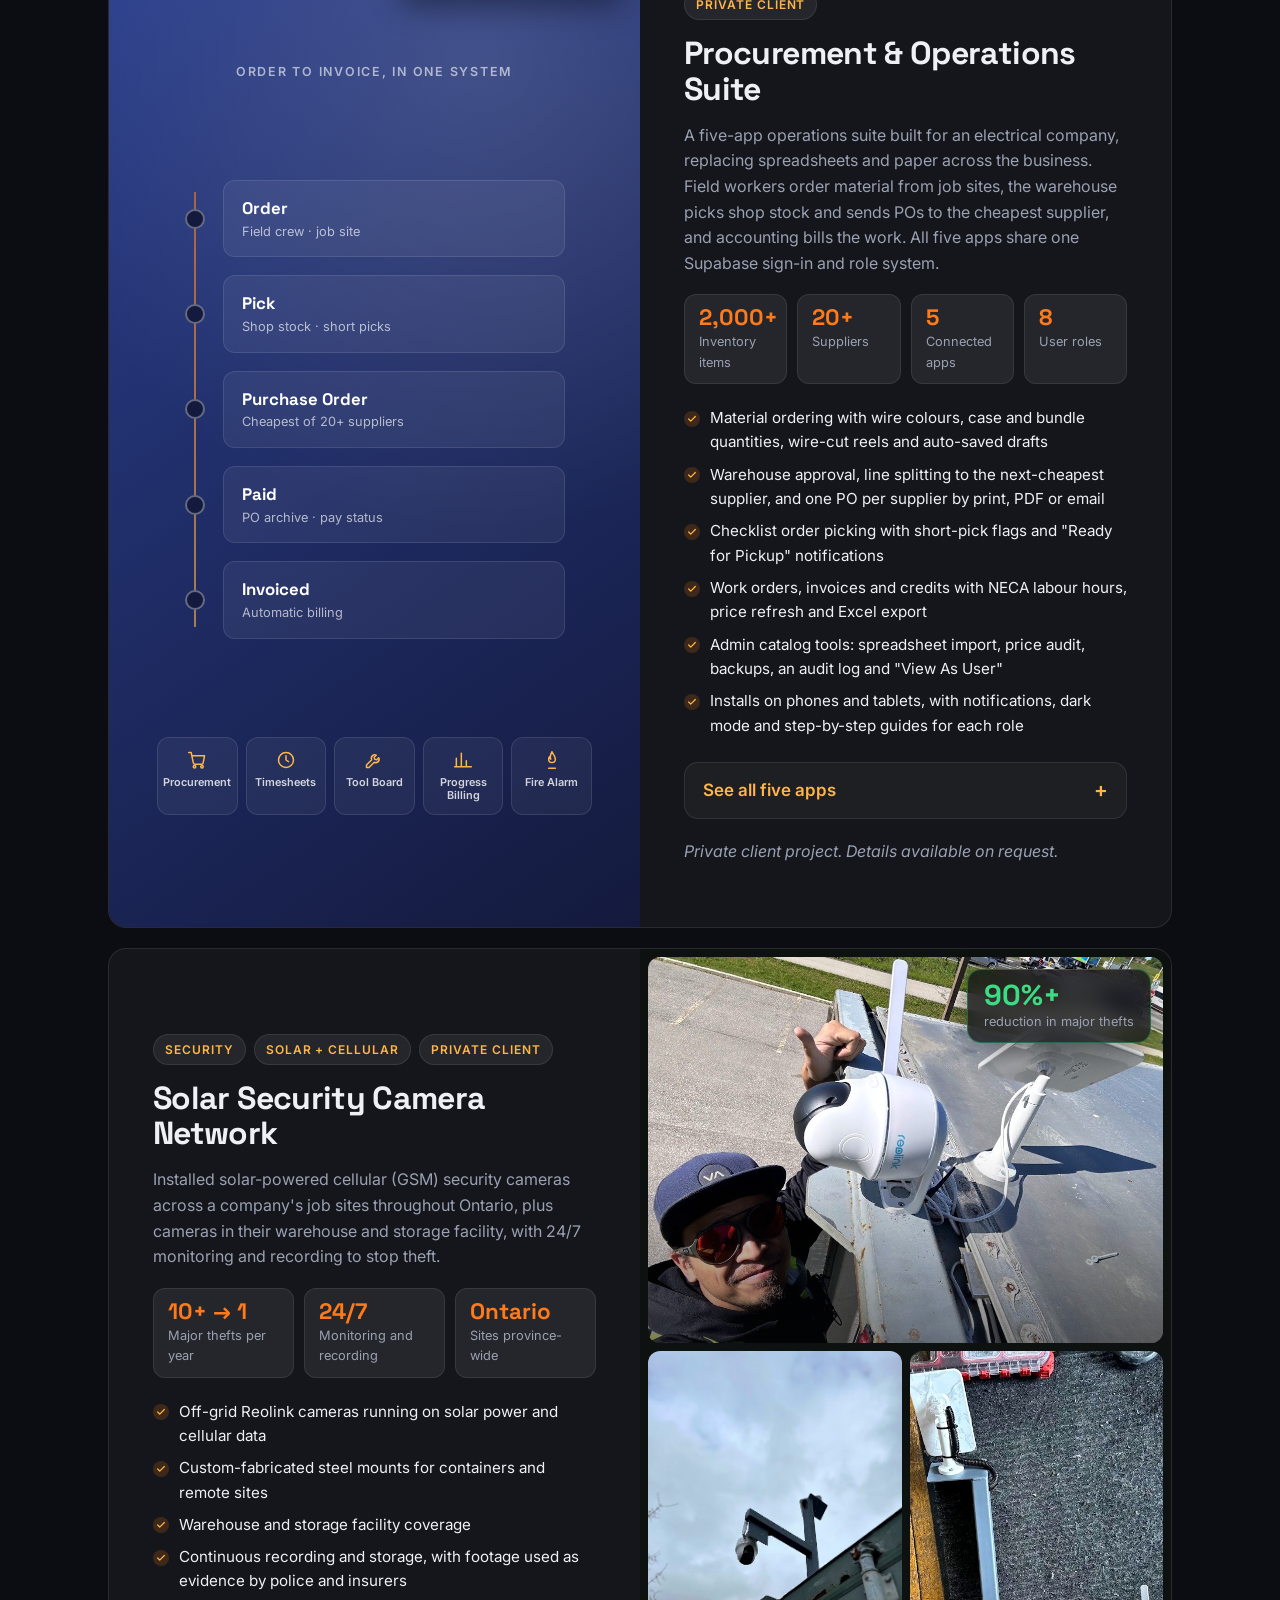
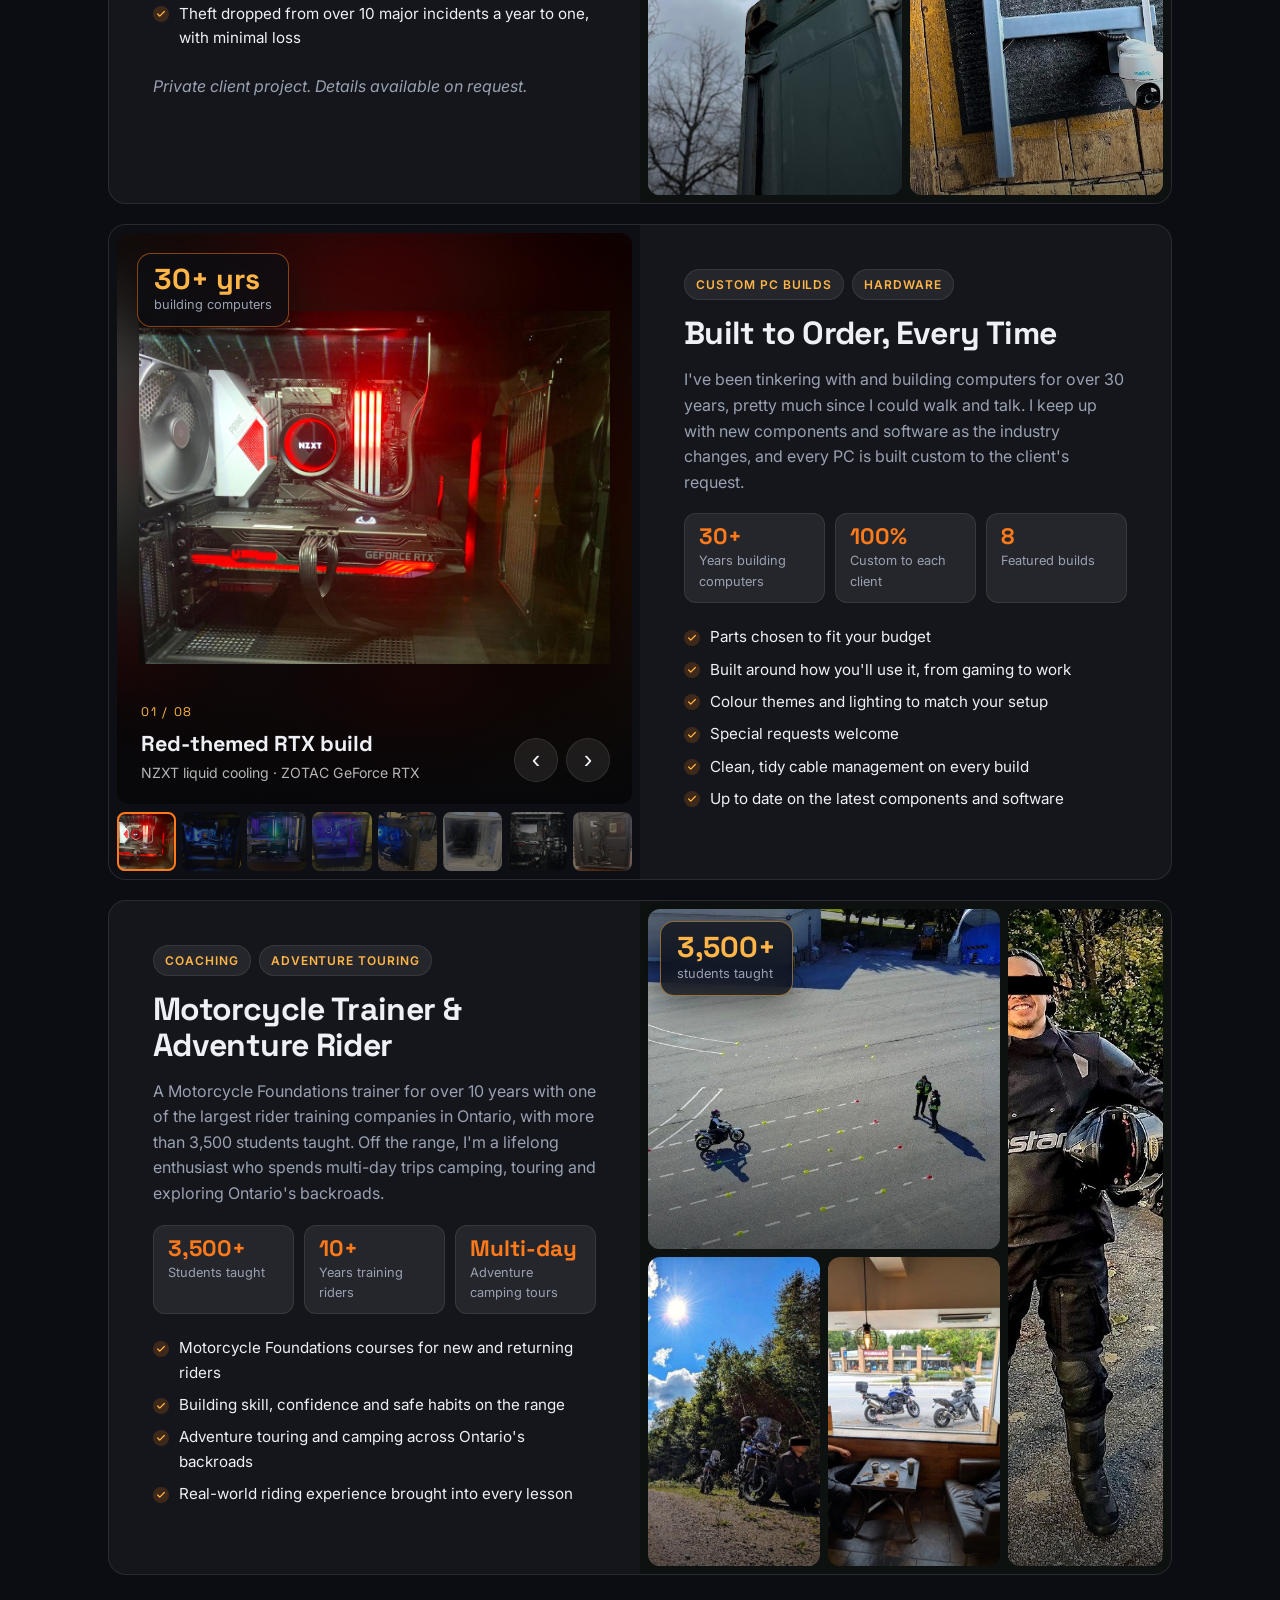
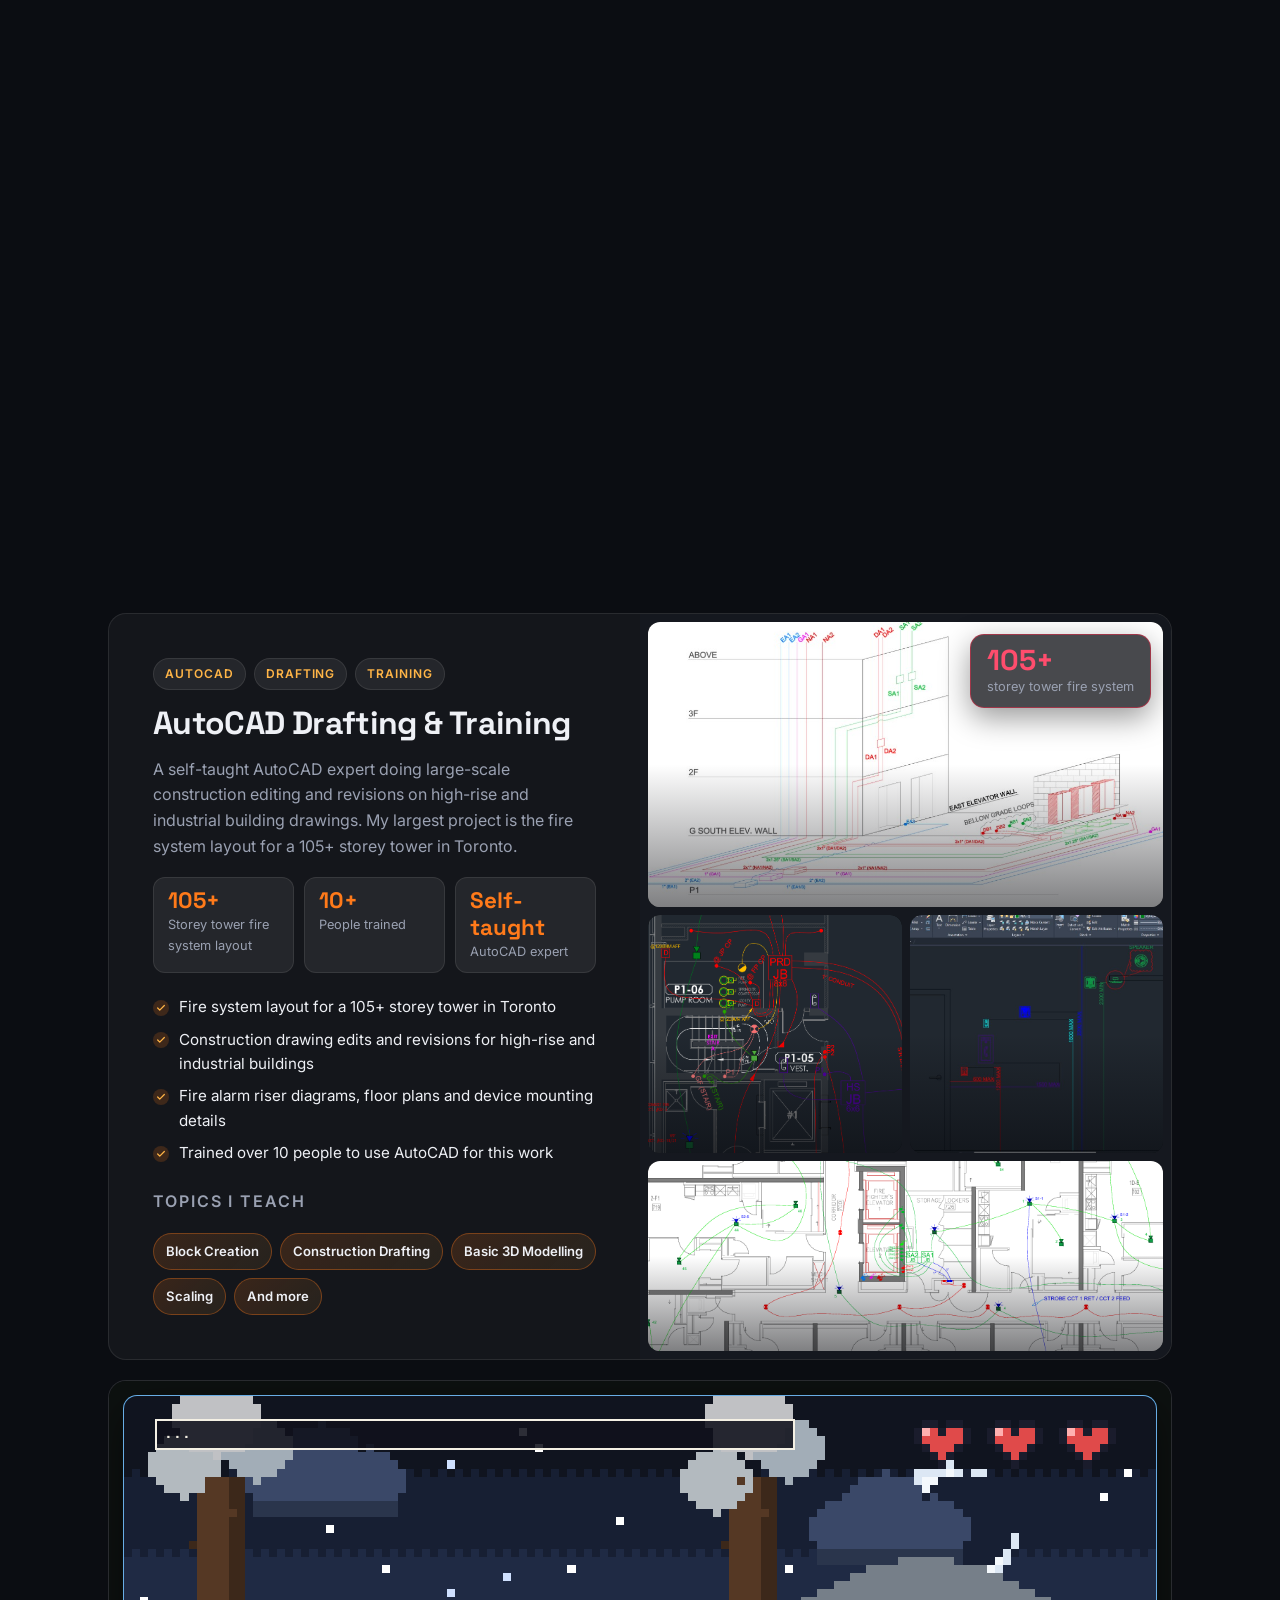
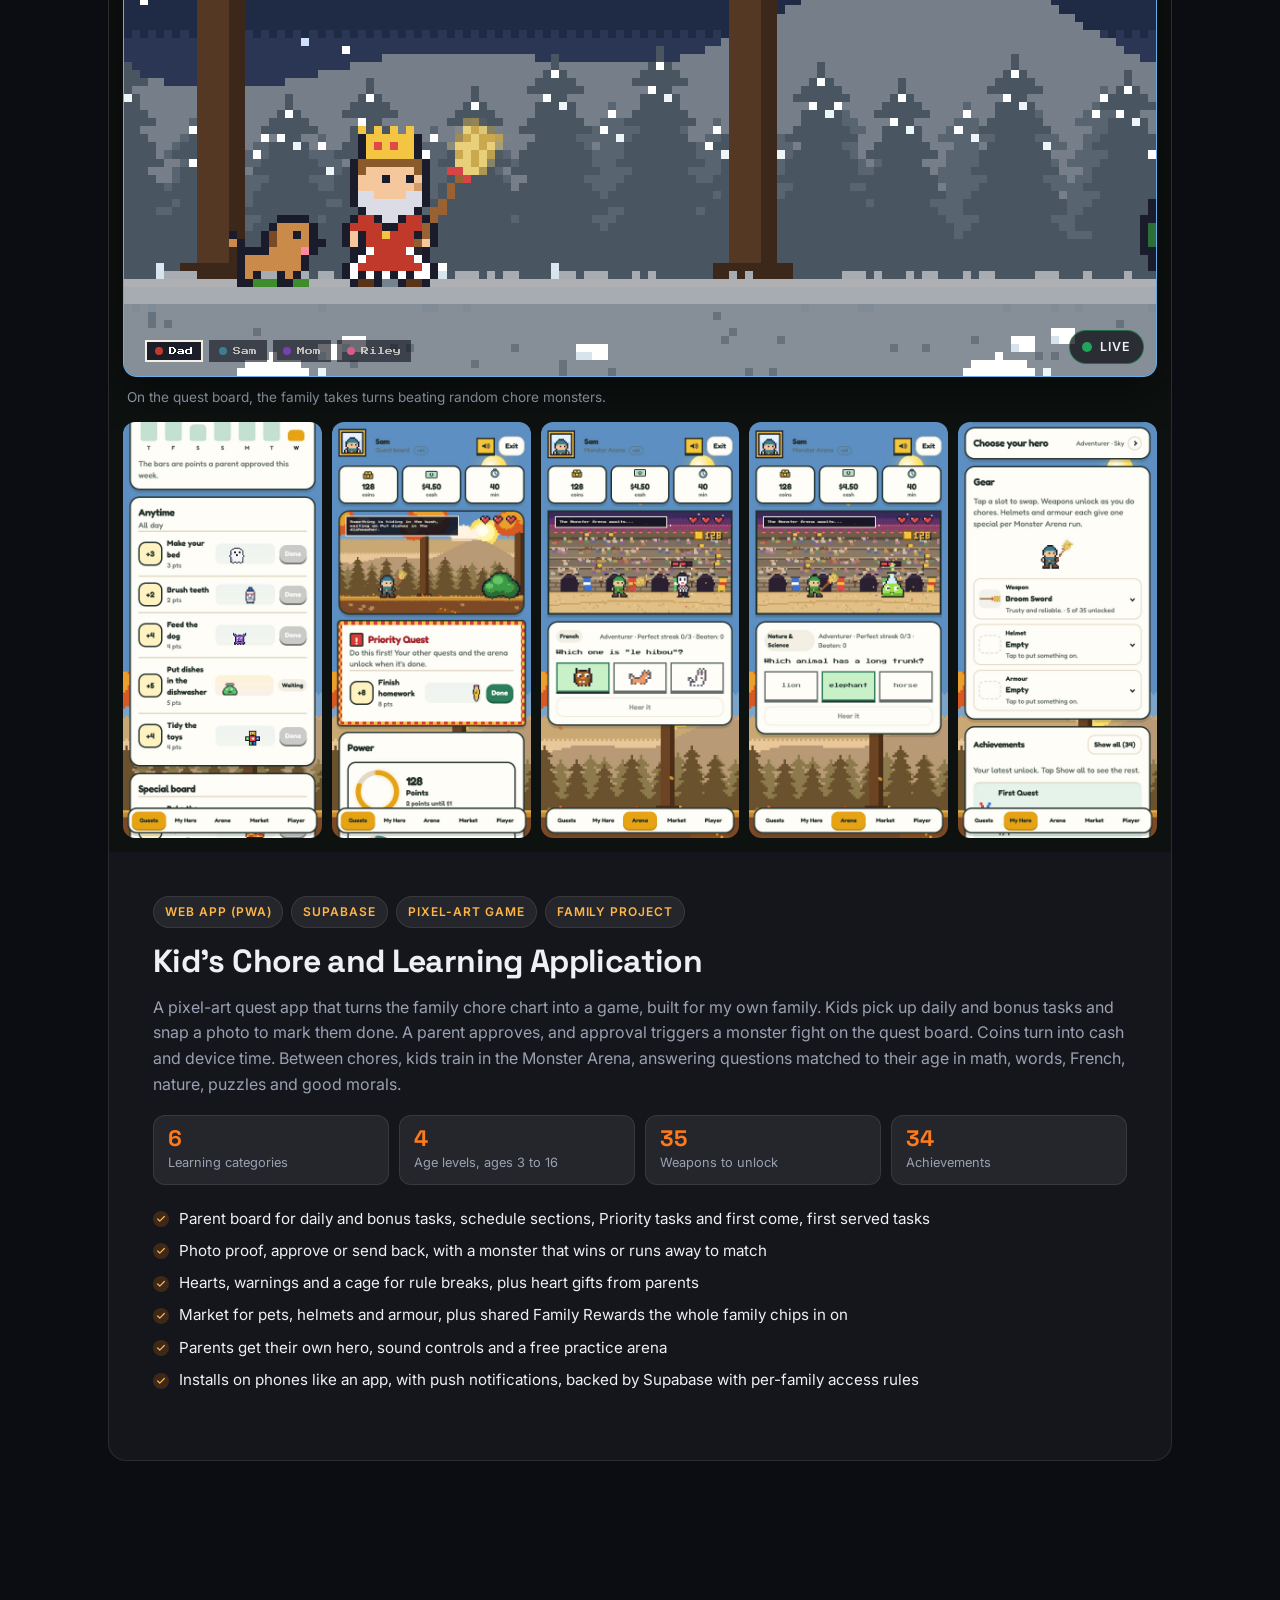
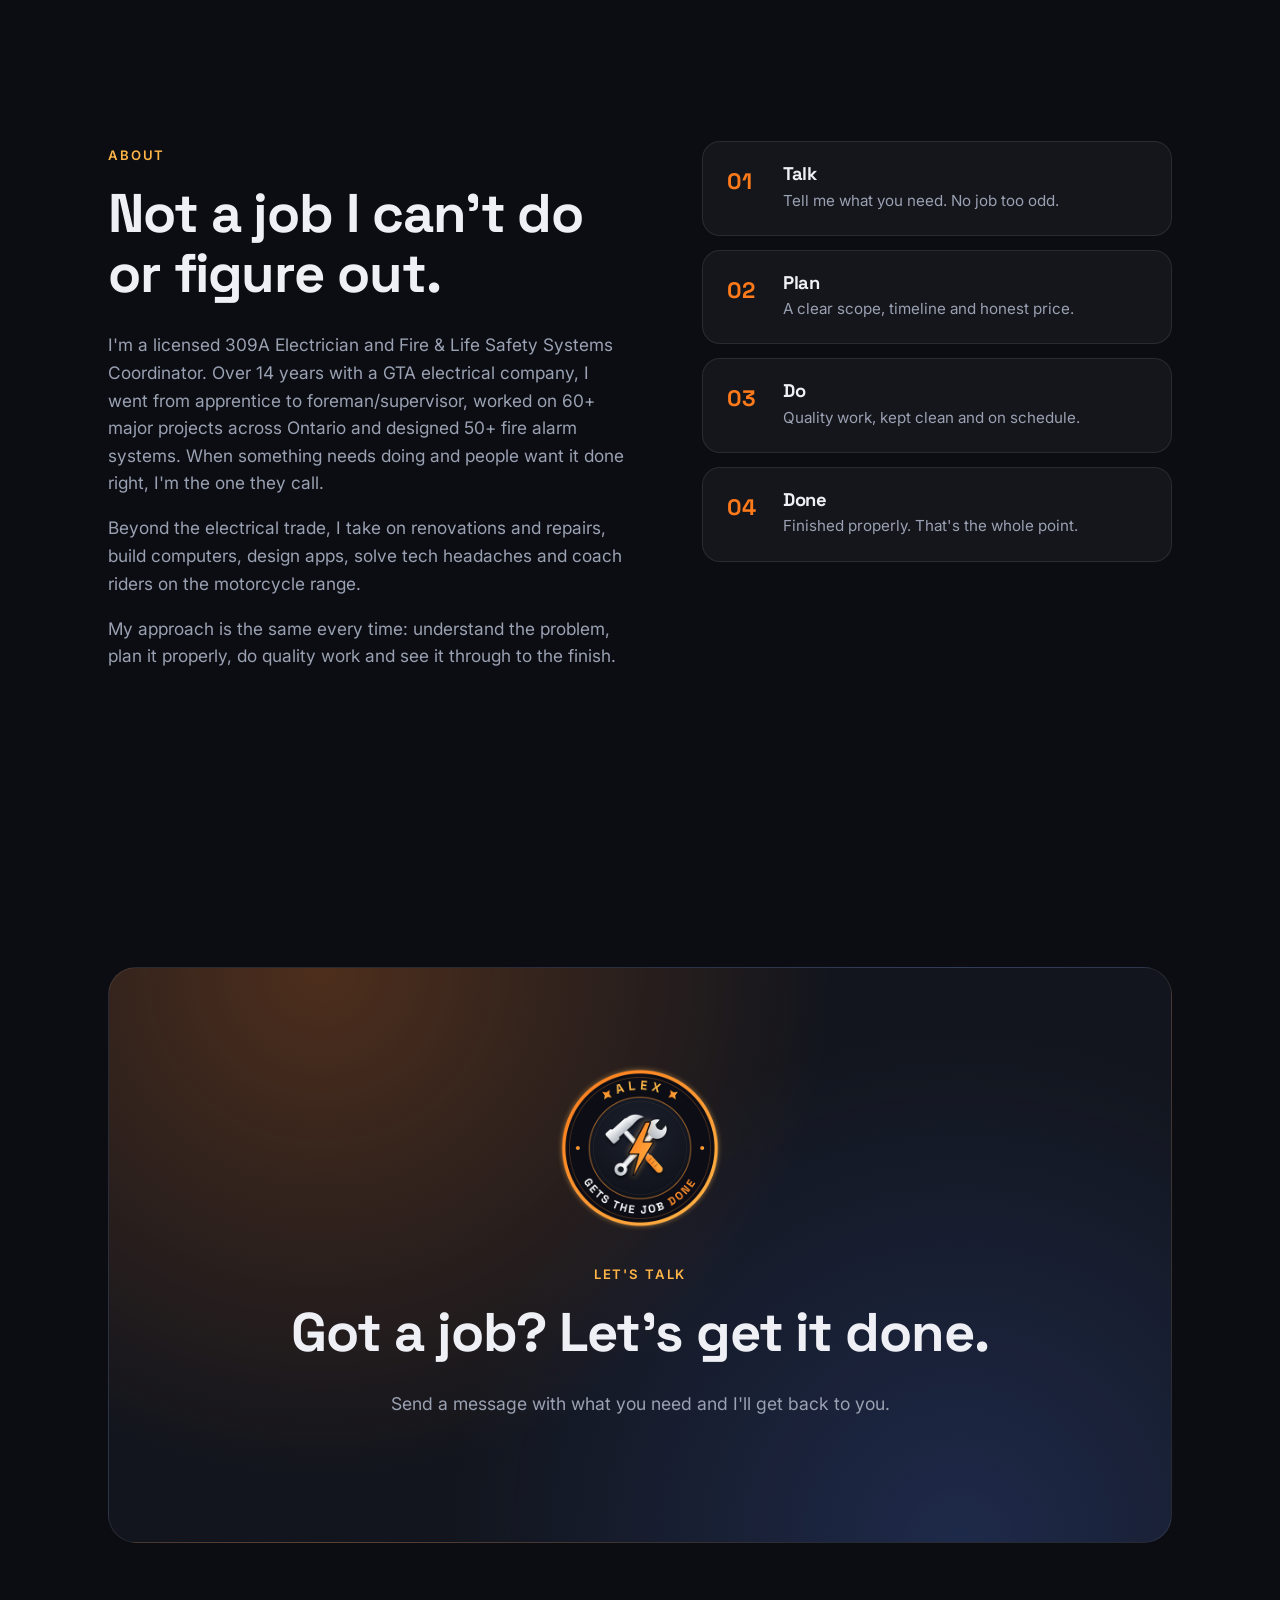
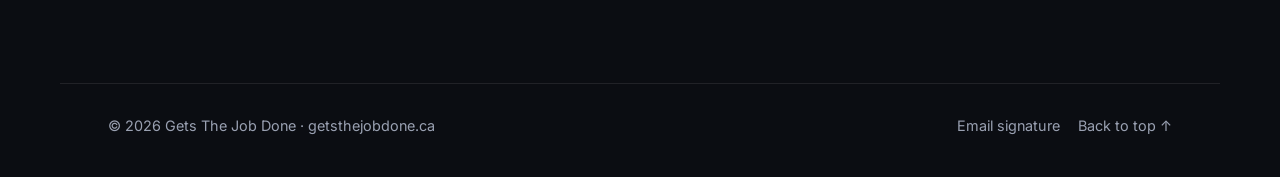
==== commit 630a0af0: "Portfolio: revise kids app live note and drop Open the app link. Remove the silent/demo-display word" ====
--- a/index.html
+++ b/index.html
@@ -686,7 +686,7 @@
               <iframe data-src="kids/live.html" title="Live demo of the quest board: a family taking turns beating random chore monsters" tabindex="-1" sandbox="allow-scripts allow-same-origin"></iframe>
               <span class="live-tag"><span class="pulse"></span>Live</span>
             </div>
-            <p class="live-note">The real quest board, running live. The family takes turns beating random chore monsters. (Silent, and it's demo data only.)</p>
+            <p class="live-note">On the quest board, the family takes turns beating random chore monsters.</p>
           </div>
 
           <div class="kids-gallery" data-lightbox>
@@ -741,9 +741,6 @@
               <li>Parents get their own hero, sound controls and a free practice arena</li>
               <li>Installs on phones like an app, with push notifications, backed by Supabase with per-family access rules</li>
             </ul>
-            <a href="kids/" target="_blank" rel="noopener" class="btn btn-ghost btn-small">
-              Open the app &nearr;
-            </a>
           </div>
         </article>
       </div>
